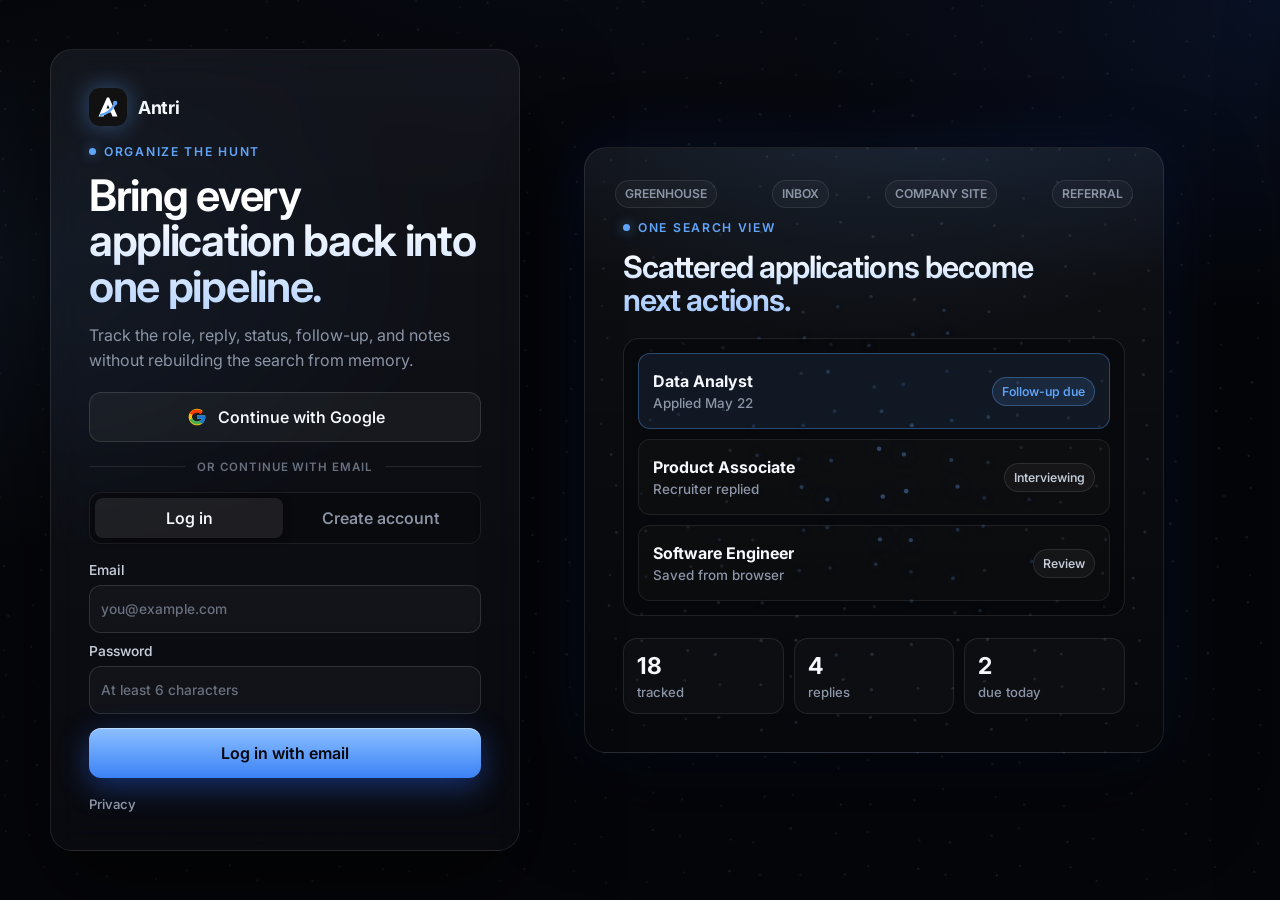
==== index.html @ af9200a7 "Add 3-day free trial to Antri Pro checkout Stripe Checkout now starts with a 3-day trial (trial_peri" ====
<!doctype html>
<html lang="en">
  <head>
    <meta charset="utf-8">
    <meta name="viewport" content="width=device-width, initial-scale=1">
    <title>Antri</title>
    <link rel="icon" href="assets/antri-mark.svg">
    <link rel="preconnect" href="https://fonts.googleapis.com">
    <link rel="preconnect" href="https://fonts.gstatic.com" crossorigin>
    <link href="https://fonts.googleapis.com/css2?family=Inter:wght@400;500;600;700&display=swap" rel="stylesheet">
    <link rel="stylesheet" href="styles.css">
    <link rel="stylesheet" href="auth.css">
    <link rel="stylesheet" href="app-theme.css">
  </head>
  <body>
    <section id="authGate" class="auth-shell" aria-label="Antri account access">
      <canvas id="authCanvas" aria-hidden="true"></canvas>
      <div class="auth-layout">
        <div class="auth-panel">
          <div class="auth-brand">
            <img class="auth-mark" src="assets/antri-mark.svg" alt="" aria-hidden="true">
            <strong>Antri</strong>
          </div>

          <div class="auth-copy">
            <p class="eyebrow">Organize the hunt</p>
            <h1>Bring every application back into one pipeline.</h1>
            <p>Track the role, reply, status, follow-up, and notes without rebuilding the search from memory.</p>
          </div>

          <div class="oauth-stack">
            <button class="oauth-button google" type="button" id="googleAuthButton">
              <span aria-hidden="true"><img src="assets/google-g.svg" alt=""></span>
              Continue with Google
            </button>
          </div>

          <div class="auth-divider"><span>or continue with email</span></div>

          <div class="auth-mode" role="group" aria-label="Email account mode">
            <button class="active" type="button" data-auth-mode="login">Log in</button>
            <button type="button" data-auth-mode="signup">Create account</button>
          </div>

          <form id="authForm" class="auth-form">
            <label>
              Email
              <input id="authEmail" type="email" autocomplete="email" required placeholder="you@example.com">
            </label>
            <label>
              Password
              <input id="authPassword" type="password" autocomplete="current-password" minlength="6" required placeholder="At least 6 characters">
            </label>
            <button class="primary-button auth-submit" type="submit" id="authSubmitButton">Log in with email</button>
          </form>

          <output id="authStatus" class="auth-status" aria-live="polite"></output>
          <a class="auth-privacy-link" href="privacy.html">Privacy</a>
        </div>

        <section class="auth-preview" aria-label="Application tracking preview">
          <div class="auth-noise" aria-hidden="true">
            <span>Greenhouse</span>
            <span>Inbox</span>
            <span>Company site</span>
            <span>Referral</span>
          </div>
          <div class="auth-preview-head">
            <p class="eyebrow">One search view</p>
            <strong>Scattered applications become next actions.</strong>
          </div>
          <div class="auth-preview-board" aria-hidden="true">
            <article class="preview-job active">
              <div>
                <strong>Data Analyst</strong>
                <span>Applied May 22</span>
              </div>
              <em>Follow-up due</em>
            </article>
            <article class="preview-job">
              <div>
                <strong>Product Associate</strong>
                <span>Recruiter replied</span>
              </div>
              <em>Interviewing</em>
            </article>
            <article class="preview-job">
              <div>
                <strong>Software Engineer</strong>
                <span>Saved from browser</span>
              </div>
              <em>Review</em>
            </article>
          </div>
          <div class="auth-preview-metrics" aria-hidden="true">
            <span><strong>18</strong> tracked</span>
            <span><strong>4</strong> replies</span>
            <span><strong>2</strong> due today</span>
          </div>
        </section>
      </div>
    </section>

    <div id="appShell" class="app-shell" hidden>
      <canvas id="appCanvas" aria-hidden="true"></canvas>
      <aside class="sidebar" aria-label="Workspace navigation">
        <div class="brand">
          <img class="brand-mark" src="assets/antri-mark.svg" alt="" aria-hidden="true">
          <div>
            <strong>Antri</strong>
            <span>Job search workspace</span>
          </div>
        </div>

        <nav class="nav-list" aria-label="Primary">
          <button class="nav-item active" type="button" data-view="pipeline" title="Pipeline">
            <span aria-hidden="true"><svg viewBox="0 0 24 24" fill="none" stroke="currentColor" stroke-width="2" stroke-linecap="round" stroke-linejoin="round"><rect x="3" y="3" width="7" height="9" rx="1.5"/><rect x="14" y="3" width="7" height="5" rx="1.5"/><rect x="14" y="12" width="7" height="9" rx="1.5"/><rect x="3" y="16" width="7" height="5" rx="1.5"/></svg></span>
            <span>Pipeline</span>
          </button>
          <button class="nav-item" type="button" data-view="followups" title="Follow-ups">
            <span aria-hidden="true"><svg viewBox="0 0 24 24" fill="none" stroke="currentColor" stroke-width="2" stroke-linecap="round" stroke-linejoin="round"><path d="M10.27 6.6A6 6 0 0 1 18 12v3a4 4 0 0 0 1.34 3H4.66A4 4 0 0 0 6 15v-3a6 6 0 0 1 4.27-5.4Z"/><path d="M10.3 21a2 2 0 0 0 3.4 0"/></svg></span>
            <span>Follow-ups</span>
          </button>
          <button class="nav-item" type="button" data-view="insights" title="Insights">
            <span aria-hidden="true"><svg viewBox="0 0 24 24" fill="none" stroke="currentColor" stroke-width="2" stroke-linecap="round" stroke-linejoin="round"><path d="M3 3v16a2 2 0 0 0 2 2h16"/><rect x="7" y="11" width="3" height="6" rx="1"/><rect x="13" y="7" width="3" height="10" rx="1"/></svg></span>
            <span>Insights</span>
          </button>
          <button class="nav-item" type="button" data-view="integrations" title="Integrations">
            <span aria-hidden="true"><svg viewBox="0 0 24 24" fill="none" stroke="currentColor" stroke-width="2" stroke-linecap="round" stroke-linejoin="round"><path d="M9 2v5"/><path d="M15 2v5"/><path d="M6 7h12v4a6 6 0 0 1-12 0Z"/><path d="M12 17v5"/></svg></span>
            <span>Integrations</span>
          </button>
        </nav>

        <div class="sidebar-footer">
          <a href="privacy.html">Privacy policy</a>
        </div>
      </aside>

      <main class="workspace">
        <header class="topbar">
          <div>
            <p class="eyebrow">Career command center</p>
            <h1>Your job search, organized</h1>
          </div>
          <div class="topbar-actions">
            <button class="ghost-button" type="button" id="importButton" title="Import JSON">Import</button>
            <button class="ghost-button" type="button" id="exportButton" title="Export JSON">Export</button>
            <button class="primary-button" type="button" id="openFormButton">
              <span aria-hidden="true">+</span>
              Add job
            </button>
            <button class="plan-pill" id="planPill" type="button" hidden></button>
            <div class="account-menu" id="accountMenu">
              <button
                class="account-trigger"
                type="button"
                id="accountMenuButton"
                aria-haspopup="menu"
                aria-expanded="false"
                title="Account menu"
              >
                <span class="account-avatar" aria-hidden="true"></span>
                <span class="account-chevron" aria-hidden="true"></span>
                <span class="sr-only">Open account menu</span>
              </button>
              <div class="account-dropdown" id="accountDropdown" role="menu" hidden>
                <div class="account-identity">
                  <span>Signed in as</span>
                  <strong id="accountEmail"></strong>
                </div>
                <div class="account-plan" id="accountPlan"></div>
                <button class="account-action plan-action" type="button" id="planActionButton" role="menuitem" hidden></button>
                <a class="account-action" href="privacy.html" role="menuitem">Privacy policy</a>
                <button class="account-action" type="button" id="signOutButton" role="menuitem">Sign out</button>
              </div>
            </div>
            <input id="importFile" type="file" accept="application/json" hidden>
          </div>
        </header>
        <output id="syncStatus" class="sync-status" aria-live="polite"></output>

        <section class="metric-grid" aria-label="Application summary">
          <article class="metric">
            <span>Total applications</span>
            <strong id="totalApplications">0</strong>
          </article>
          <article class="metric">
            <span>Active pipeline</span>
            <strong id="activeApplications">0</strong>
          </article>
          <article class="metric">
            <span>Heard back</span>
            <strong id="heardBackCount">0</strong>
          </article>
          <article class="metric accent">
            <span>Follow-ups due</span>
            <strong id="followUpCount">0</strong>
          </article>
        </section>

        <section class="controls" aria-label="Filters">
          <div class="filter-topline">
            <label class="search-field">
              <span aria-hidden="true">?</span>
              <input id="searchInput" type="search" placeholder="Search role, company, location, notes">
            </label>
            <div class="control-row">
              <select id="statusFilter" aria-label="Filter by status">
                <option value="all">All statuses</option>
              </select>
              <select id="sortSelect" aria-label="Sort applications">
                <option value="date-desc">Newest to oldest</option>
                <option value="date-asc">Oldest to newest</option>
                <option value="role-asc">Alphabetical A-Z</option>
                <option value="role-desc">Alphabetical Z-A</option>
                <option value="company-asc">Company A-Z</option>
                <option value="company-desc">Company Z-A</option>
                <option value="followup">Follow-up date</option>
                <option value="priority">Priority</option>
              </select>
            </div>
          </div>
          <div class="source-filter">
            <span class="filter-label">Source</span>
            <div id="sourceFilters" class="source-filters" aria-label="Filter by source"></div>
          </div>
        </section>

        <section id="pipelineView" class="view active-view" aria-label="Applications">
          <div class="section-head">
            <div>
              <h2>Applications</h2>
              <p id="resultCount">0 records</p>
            </div>
            <button class="ghost-button" type="button" id="csvButton">Download CSV</button>
          </div>
          <div id="jobList" class="job-list"></div>
          <div id="emptyState" class="empty-state" hidden>
            <strong>No applications match this view.</strong>
            <span>Add a job or adjust your filters.</span>
          </div>
        </section>

        <section id="followupsView" class="view" aria-label="Follow-ups">
          <div class="section-head">
            <div>
              <h2>Follow-ups</h2>
              <p>Upcoming and overdue next actions</p>
            </div>
          </div>
          <div id="followupList" class="timeline"></div>
        </section>

        <section id="insightsView" class="view" aria-label="Insights">
          <div class="section-head">
            <div>
              <h2>Insights</h2>
              <p>Status mix, response rate, and sources</p>
            </div>
          </div>
          <div class="insight-layout">
            <div class="chart-panel">
              <h3>Status distribution</h3>
              <div id="statusChart" class="status-chart"></div>
            </div>
            <div class="chart-panel">
              <h3>Source performance</h3>
              <div id="sourceChart" class="source-chart"></div>
            </div>
          </div>
        </section>

        <section id="integrationsView" class="view" aria-label="Integrations">
          <div class="section-head">
            <div>
              <h2>Integrations</h2>
              <p>Email connectors to automate your tracking</p>
            </div>
          </div>
          <div class="integration-grid">
            <article class="integration-card">
              <div class="integration-logo" aria-hidden="true">
                <svg viewBox="0 0 48 48" xmlns="http://www.w3.org/2000/svg">
                  <path fill="#4caf50" d="M45 16.2l-5 2.75-5 4.75L35 40h7c1.657 0 3-1.343 3-3V16.2z"/>
                  <path fill="#1e88e5" d="M3 16.2l3.614 1.71L13 23.7V40H6c-1.657 0-3-1.343-3-3V16.2z"/>
                  <polygon fill="#e53935" points="35,11.2 24,19.45 13,11.2 12,17 13,23.7 24,31.95 35,23.7 36,17"/>
                  <path fill="#c62828" d="M3 12.298V16.2l10 7.5V11.2L9.876 8.859C9.132 8.301 8.228 8 7.298 8 4.924 8 3 9.924 3 12.298z"/>
                  <path fill="#fbc02d" d="M45 12.298V16.2l-10 7.5V11.2l3.124-2.341C38.868 8.301 39.772 8 40.702 8 43.076 8 45 9.924 45 12.298z"/>
                </svg>
              </div>
              <div>
                <h3>Gmail</h3>
                <p>Detect recruiter replies, parse interview invites, and attach email threads to applications.</p>
              </div>
              <span class="soon">Coming soon</span>
            </article>
            <article class="integration-card">
              <div class="integration-logo" aria-hidden="true">
                <svg viewBox="0 0 48 48" xmlns="http://www.w3.org/2000/svg">
                  <path fill="#0a2767" d="M44 24l-9-5v10z"/>
                  <rect x="25" y="14" width="19" height="20" rx="1.5" fill="#28a8ea"/>
                  <path fill="#0078d4" d="M25 14h19v3l-9.5 6L25 17z"/>
                  <rect x="4" y="9" width="24" height="30" rx="3.5" fill="#0364b8"/>
                  <ellipse cx="16" cy="24" rx="7.4" ry="8.2" fill="none" stroke="#fff" stroke-width="3.4"/>
                </svg>
              </div>
              <div>
                <h3>Outlook</h3>
                <p>Sync hiring emails, calendar follow-ups, and company contacts from Microsoft accounts.</p>
              </div>
              <span class="soon">Coming soon</span>
            </article>
          </div>
        </section>
      </main>
    </div>

    <div id="drawerBackdrop" class="drawer-backdrop" hidden></div>
    <aside id="jobDrawer" class="drawer" aria-label="Job application form" aria-hidden="true" inert>
      <form id="jobForm">
        <div class="drawer-head">
          <div>
            <p class="eyebrow">Application record</p>
            <h2 id="drawerTitle">Add job</h2>
          </div>
          <button class="drawer-close" type="button" id="closeDrawerButton" title="Close job form" aria-label="Close job form">
            <span aria-hidden="true"></span>
          </button>
        </div>

        <input type="hidden" id="jobId">

        <section class="smart-add" id="smartAdd" aria-label="Smart add">
          <div class="smart-add-head">
            <div>
              <p class="smart-kicker">Smart Add</p>
              <h3>Turn a posting into a draft.</h3>
              <p>Paste a job link first. Add job text only when a site blocks extraction.</p>
            </div>
            <span id="smartResult" class="smart-result" aria-live="polite"></span>
          </div>
          <label class="full-span">
            Job post link
            <input id="smartUrlInput" type="url" placeholder="Paste LinkedIn, Indeed, Greenhouse, Lever, Workday, or company job URL">
          </label>
          <label class="full-span">
            Optional fallback text
            <textarea id="smartTextInput" rows="4" placeholder="If the link fails, paste the visible job post text here"></textarea>
          </label>
          <div class="smart-add-actions">
            <button class="ghost-button" type="button" id="extractTextButton">Extract from text</button>
            <button class="ghost-button" type="button" id="clearSmartButton">Clear</button>
            <button class="primary-button" type="button" id="extractUrlButton">Extract from link</button>
          </div>
          <div class="smart-lock" id="smartLock" hidden>
            <div class="smart-lock-inner">
              <span class="lock-badge">
                <svg viewBox="0 0 24 24" fill="none" stroke="currentColor" stroke-width="2" stroke-linecap="round" stroke-linejoin="round"><rect x="4" y="11" width="16" height="10" rx="2"/><path d="M8 11V7a4 4 0 0 1 8 0v4"/></svg>
                Pro feature
              </span>
              <strong>Turn any job link into a filled draft</strong>
              <p>Smart Add and the browser extension are part of Antri Pro.</p>
              <button class="primary-button" type="button" id="smartLockUpgrade">Upgrade to Pro</button>
            </div>
          </div>
        </section>

        <div class="form-grid">
          <label>
            Job role
            <input id="roleInput" required placeholder="Product Manager">
          </label>
          <label>
            Company
            <input id="companyInput" required placeholder="Acme Inc.">
          </label>
          <label>
            Location
            <input id="locationInput" placeholder="New York, NY or Remote">
          </label>
          <label>
            Date applied
            <input id="dateAppliedInput" type="date" required>
          </label>
          <label>
            Status
            <select id="statusInput"></select>
          </label>
          <label>
            Heard back?
            <select id="heardBackInput">
              <option value="false">No</option>
              <option value="true">Yes</option>
            </select>
          </label>
          <label>
            Priority
            <select id="priorityInput">
              <option value="High">High</option>
              <option value="Medium" selected>Medium</option>
              <option value="Low">Low</option>
            </select>
          </label>
          <label>
            Compensation
            <input id="compensationInput" placeholder="$90k-$115k">
          </label>
          <label>
            Source
            <input id="sourceInput" placeholder="LinkedIn, referral, company site">
          </label>
          <label>
            Contact
            <input id="contactInput" placeholder="Recruiter or hiring manager">
          </label>
          <label>
            Job post URL
            <input id="urlInput" type="url" placeholder="https://">
          </label>
          <label>
            Follow-up date
            <input id="followUpInput" type="date">
          </label>
          <label class="full-span">
            Notes
            <textarea id="notesInput" rows="5" placeholder="Interview details, requirements, reminders, email thread notes"></textarea>
          </label>
        </div>

        <div class="drawer-actions">
          <p class="ai-review-notice">AntriAI can make mistakes. Please review details before saving.</p>
          <button class="danger-button" type="button" id="deleteButton">Delete</button>
          <div>
            <button class="ghost-button" type="button" id="cancelButton">Cancel</button>
            <button class="primary-button" type="submit">Save job</button>
          </div>
        </div>
      </form>
    </aside>

    <div id="upgradeBackdrop" class="upgrade-backdrop" hidden></div>
    <div id="upgradeModal" class="upgrade-modal" role="dialog" aria-modal="true" aria-labelledby="upgradeTitle" aria-hidden="true" hidden>
      <button class="upgrade-close" type="button" id="upgradeClose" aria-label="Close">
        <svg viewBox="0 0 24 24" fill="none" stroke="currentColor" stroke-width="2" stroke-linecap="round" stroke-linejoin="round"><path d="M18 6 6 18"/><path d="m6 6 12 12"/></svg>
      </button>
      <span class="eyebrow">Antri Pro</span>
      <h2 id="upgradeTitle">Unlock unlimited tracking</h2>
      <p id="upgradeReason" class="upgrade-reason">Go beyond the free plan with automation and unlimited applications.</p>
      <div class="upgrade-price"><span class="amt">$9.99</span><span class="per">/ month</span></div>
      <p class="upgrade-trial">Start with a <strong>3-day free trial</strong> — then $9.99/month. Cancel anytime.</p>
      <ul class="upgrade-feats">
        <li><svg viewBox="0 0 24 24" fill="none" stroke="currentColor" stroke-width="3" stroke-linecap="round" stroke-linejoin="round"><path d="M20 6 9 17l-5-5"/></svg> Unlimited applications (Free is capped at 50)</li>
        <li><svg viewBox="0 0 24 24" fill="none" stroke="currentColor" stroke-width="3" stroke-linecap="round" stroke-linejoin="round"><path d="M20 6 9 17l-5-5"/></svg> Smart Add — paste a link, get a filled draft</li>
        <li><svg viewBox="0 0 24 24" fill="none" stroke="currentColor" stroke-width="3" stroke-linecap="round" stroke-linejoin="round"><path d="M20 6 9 17l-5-5"/></svg> The browser extension</li>
        <li><svg viewBox="0 0 24 24" fill="none" stroke="currentColor" stroke-width="3" stroke-linecap="round" stroke-linejoin="round"><path d="M20 6 9 17l-5-5"/></svg> Cancel anytime</li>
      </ul>
      <button class="primary-button" type="button" id="upgradeCheckout">Start 3-day free trial</button>
      <output id="upgradeStatus" class="upgrade-status" aria-live="polite"></output>
      <p class="upgrade-fine">Secure checkout and billing handled by Stripe.</p>
    </div>

    <template id="jobCardTemplate">
      <article class="job-card">
        <div class="job-card-main">
          <div>
            <div class="job-title-row">
              <h3></h3>
              <span class="priority-pill"></span>
            </div>
            <p class="company-line"></p>
          </div>
          <span class="status-pill"></span>
        </div>
        <div class="job-meta"></div>
        <p class="job-notes"></p>
        <div class="job-actions">
          <a class="job-link" target="_blank" rel="noreferrer">Open posting</a>
          <button class="ghost-button small" type="button">Edit</button>
        </div>
      </article>
    </template>

    <script src="auth-visual.js?v=login-revamp-1"></script>
    <script src="app-visual.js?v=app-revamp-1"></script>
    <script src="auth-config.js?v=draft-login-1"></script>
    <script src="auth-client.js?v=draft-login-1"></script>
    <script src="app.js?v=draft-login-1"></script>
  </body>
</html>
---- styles.css ----
:root {
  color-scheme: light dark;
  --bg: #ffffff;
  --sidebar-bg: #f5f5f5;
  --panel: #ffffff;
  --panel-strong: #fafafa;
  --panel-muted: #f4f4f5;
  --ink: #111111;
  --muted: #666666;
  --line: #e5e5e5;
  --line-strong: #cfcfcf;
  --primary: #111111;
  --primary-ink: #ffffff;
  --accent: #2563eb;
  --accent-ink: #ffffff;
  --accent-soft: #eff5ff;
  --accent-line: #bfd4ff;
  --chip-bg: #f1f1f1;
  --chip-ink: #4a4a4a;
  --chip-strong-bg: #e9efff;
  --chip-strong-ink: #1d4ed8;
  --danger-bg: #f4f4f4;
  --danger-ink: #111111;
  --shadow: 0 20px 55px rgba(0, 0, 0, 0.12);
  --radius: 8px;
  font-family: Inter, ui-sans-serif, system-ui, -apple-system, BlinkMacSystemFont, "Segoe UI", sans-serif;
}

@media (prefers-color-scheme: dark) {
  :root {
    --bg: #000000;
    --sidebar-bg: #0b0b0b;
    --panel: #101010;
    --panel-strong: #141414;
    --panel-muted: #181818;
    --ink: #f5f5f5;
    --muted: #a3a3a3;
    --line: #242424;
    --line-strong: #3a3a3a;
    --primary: #f5f5f5;
    --primary-ink: #050505;
    --accent: #60a5fa;
    --accent-ink: #050505;
    --accent-soft: #0f1d33;
    --accent-line: #1e3a5f;
    --chip-bg: #1d1d1d;
    --chip-ink: #d0d0d0;
    --chip-strong-bg: #102747;
    --chip-strong-ink: #93c5fd;
    --danger-bg: #171717;
    --danger-ink: #f5f5f5;
    --shadow: 0 24px 70px rgba(0, 0, 0, 0.52);
  }
}

* {
  box-sizing: border-box;
}

[hidden] {
  display: none !important;
}

body {
  margin: 0;
  min-height: 100vh;
  background: var(--bg);
  color: var(--ink);
}

::selection {
  background: var(--accent);
  color: var(--accent-ink);
}

button,
input,
select,
textarea {
  font: inherit;
}

button {
  cursor: pointer;
}

.sr-only {
  position: absolute;
  width: 1px;
  height: 1px;
  overflow: hidden;
  clip: rect(0, 0, 0, 0);
  white-space: nowrap;
}

.app-shell {
  display: grid;
  grid-template-columns: 280px minmax(0, 1fr);
  min-height: 100vh;
}

.auth-shell {
  display: grid;
  min-height: 100vh;
  place-items: center;
  padding: 32px;
  background: var(--bg);
}

.auth-layout {
  display: grid;
  align-items: center;
  grid-template-columns: minmax(360px, 480px) minmax(380px, 600px);
  gap: clamp(24px, 5vw, 76px);
  width: min(1180px, 100%);
}

.auth-panel {
  display: grid;
  gap: 20px;
  width: 100%;
  padding: 30px;
  border: 1px solid var(--line);
  border-radius: var(--radius);
  background: var(--panel);
  box-shadow: var(--shadow);
}

.auth-brand {
  display: flex;
  align-items: center;
  gap: 11px;
}

.auth-brand strong {
  font-size: 1.15rem;
}

.auth-mark {
  display: block;
  width: 42px;
  height: 42px;
  border: 1px solid var(--line);
  border-radius: var(--radius);
}

.auth-copy {
  display: grid;
  gap: 10px;
}

.auth-copy h1 {
  max-width: 420px;
  font-size: 2.55rem;
}

.auth-copy p:last-child {
  max-width: 400px;
  margin: 0;
  color: var(--muted);
  line-height: 1.5;
}

.oauth-stack,
.auth-form {
  display: grid;
  gap: 10px;
}

.oauth-button {
  display: flex;
  align-items: center;
  gap: 12px;
  min-height: 48px;
  width: 100%;
  padding: 10px 13px;
  border: 1px solid var(--line-strong);
  border-radius: var(--radius);
  background: var(--panel-strong);
  color: var(--ink);
  font-weight: 800;
  text-align: left;
}

.oauth-button span {
  display: grid;
  flex: 0 0 auto;
  place-items: center;
  width: 26px;
  height: 26px;
  border-radius: 6px;
  background: var(--panel-muted);
  color: var(--ink);
  font-size: 0.86rem;
  font-weight: 900;
}

.oauth-button.google img {
  display: block;
  width: 20px;
  height: 20px;
}

.auth-divider {
  display: flex;
  align-items: center;
  gap: 12px;
  color: var(--muted);
  font-size: 0.8rem;
  font-weight: 800;
  text-transform: uppercase;
}

.auth-divider::before,
.auth-divider::after {
  flex: 1;
  border-top: 1px solid var(--line);
  content: "";
}

.auth-mode {
  display: grid;
  grid-template-columns: repeat(2, minmax(0, 1fr));
  gap: 4px;
  padding: 4px;
  border: 1px solid var(--line);
  border-radius: var(--radius);
  background: var(--panel-muted);
}

.auth-mode button {
  min-height: 38px;
  border: 0;
  border-radius: 6px;
  background: transparent;
  color: var(--muted);
  font-weight: 800;
}

.auth-mode button.active {
  background: var(--panel);
  color: var(--ink);
  box-shadow: 0 1px 9px rgba(0, 0, 0, 0.14);
}

.auth-form label {
  font-size: 0.88rem;
}

.auth-submit {
  justify-content: center;
  min-height: 48px;
}

.auth-status {
  display: block;
  min-height: 43px;
  padding: 11px 12px;
  border: 1px solid var(--line);
  border-radius: var(--radius);
  background: var(--panel-muted);
  color: var(--muted);
  font-size: 0.88rem;
  line-height: 1.4;
}

.auth-status:empty {
  display: none;
}

.auth-privacy-link {
  width: fit-content;
  color: var(--muted);
  font-size: 0.82rem;
  font-weight: 800;
  text-decoration: none;
}

.auth-privacy-link:hover {
  color: var(--accent);
}

.auth-preview {
  position: relative;
  display: grid;
  gap: 22px;
  min-height: 610px;
  align-content: center;
  overflow: hidden;
  padding: 44px;
  border: 1px solid var(--line);
  border-radius: var(--radius);
  background:
    linear-gradient(90deg, transparent 0 48px, color-mix(in srgb, var(--line) 70%, transparent) 48px 49px, transparent 49px),
    linear-gradient(0deg, transparent 0 48px, color-mix(in srgb, var(--line) 70%, transparent) 48px 49px, transparent 49px),
    var(--panel-strong);
  background-size: 96px 96px, 96px 96px, auto;
}

.auth-noise {
  position: absolute;
  inset: 32px 30px auto;
  display: flex;
  justify-content: space-between;
  gap: 12px;
  color: var(--muted);
  font-size: 0.76rem;
  font-weight: 850;
  text-transform: uppercase;
}

.auth-noise span {
  display: inline-flex;
  align-items: center;
  min-height: 28px;
  padding: 0 9px;
  border: 1px solid var(--line);
  border-radius: 999px;
  background: color-mix(in srgb, var(--panel) 88%, transparent);
}

.auth-preview-head {
  display: grid;
  gap: 8px;
  max-width: 430px;
  margin-top: 34px;
}

.auth-preview-head strong {
  font-size: 2rem;
  line-height: 1.08;
}

.auth-preview-board {
  display: grid;
  gap: 10px;
  padding: 14px;
  border: 1px solid var(--line-strong);
  border-radius: var(--radius);
  background: color-mix(in srgb, var(--panel) 94%, transparent);
  box-shadow: var(--shadow);
}

.preview-job {
  display: flex;
  align-items: center;
  justify-content: space-between;
  gap: 16px;
  min-height: 76px;
  padding: 14px;
  border: 1px solid var(--line);
  border-radius: 6px;
  background: var(--panel);
}

.preview-job.active {
  border-color: var(--accent-line);
  background: var(--accent-soft);
}

.preview-job div {
  min-width: 0;
}

.preview-job strong,
.preview-job span {
  display: block;
}

.preview-job strong {
  overflow: hidden;
  font-size: 1rem;
  text-overflow: ellipsis;
  white-space: nowrap;
}

.preview-job span {
  margin-top: 4px;
  color: var(--muted);
  font-size: 0.84rem;
  font-weight: 700;
}

.preview-job em {
  flex: 0 0 auto;
  min-height: 29px;
  padding: 6px 9px;
  border: 1px solid var(--line);
  border-radius: 999px;
  background: var(--panel-muted);
  color: var(--ink);
  font-size: 0.77rem;
  font-style: normal;
  font-weight: 850;
}

.preview-job.active em {
  border-color: var(--accent-line);
  background: var(--panel);
  color: var(--accent);
}

.auth-preview-metrics {
  display: grid;
  grid-template-columns: repeat(3, minmax(0, 1fr));
  gap: 10px;
}

.auth-preview-metrics span {
  min-width: 0;
  padding: 13px;
  border: 1px solid var(--line);
  border-radius: var(--radius);
  background: color-mix(in srgb, var(--panel) 92%, transparent);
  color: var(--muted);
  font-size: 0.82rem;
  font-weight: 750;
}

.auth-preview-metrics strong {
  display: block;
  margin-bottom: 4px;
  color: var(--ink);
  font-size: 1.45rem;
}

.oauth-button:disabled,
.auth-mode button:disabled,
.auth-submit:disabled {
  cursor: not-allowed;
  opacity: 0.62;
}

.sidebar {
  position: sticky;
  top: 0;
  display: flex;
  flex-direction: column;
  gap: 28px;
  height: 100vh;
  padding: 24px;
  border-right: 1px solid var(--line);
  background: var(--sidebar-bg);
}

.brand {
  display: flex;
  align-items: center;
  gap: 12px;
}

.brand-mark {
  display: block;
  width: 42px;
  height: 42px;
  border-radius: var(--radius);
  border: 1px solid var(--line);
  object-fit: cover;
  box-shadow: 0 10px 24px rgba(37, 99, 235, 0.18);
}

.brand strong,
.brand span {
  display: block;
}

.brand span {
  margin-top: 2px;
  color: var(--muted);
  font-size: 0.86rem;
}

.nav-list {
  display: grid;
  gap: 8px;
}

.nav-item {
  display: flex;
  align-items: center;
  gap: 10px;
  width: 100%;
  min-height: 44px;
  padding: 10px 12px;
  border: 1px solid transparent;
  border-radius: var(--radius);
  background: transparent;
  color: var(--muted);
  text-align: left;
}

.nav-item span:first-child {
  display: grid;
  place-items: center;
  width: 24px;
  height: 24px;
  color: var(--accent);
  font-weight: 700;
}

.nav-item:hover,
.nav-item.active {
  border-color: var(--line);
  background: var(--panel);
  color: var(--ink);
}

.sync-box {
  margin-top: auto;
  padding: 16px;
  border: 1px solid var(--line);
  border-radius: var(--radius);
  background: var(--panel);
}

.sync-box strong,
.sync-box span {
  display: block;
}

.sync-box div span {
  margin-top: 6px;
  color: var(--muted);
  font-size: 0.88rem;
  line-height: 1.35;
}

.sync-state {
  width: fit-content;
  margin-top: 14px;
  padding: 5px 9px;
  border-radius: 999px;
  background: var(--accent-soft);
  color: var(--accent);
  font-size: 0.78rem;
  font-weight: 700;
}

.sidebar-footer {
  display: flex;
  align-items: center;
}

.sidebar-footer a {
  color: var(--muted);
  font-size: 0.82rem;
  font-weight: 800;
  text-decoration: none;
}

.sidebar-footer a:hover {
  color: var(--accent);
}

.workspace {
  width: min(1480px, 100%);
  margin: 0 auto;
  padding: 30px;
}

.topbar {
  display: flex;
  align-items: center;
  justify-content: space-between;
  gap: 20px;
}

.sync-status {
  display: block;
  width: fit-content;
  max-width: min(720px, 100%);
  margin-top: 14px;
  padding: 8px 10px;
  border: 1px solid var(--line);
  border-radius: var(--radius);
  background: var(--panel-muted);
  color: var(--muted);
  font-size: 0.84rem;
  font-weight: 750;
  line-height: 1.4;
}

.sync-status:empty {
  display: none;
}

.sync-status[data-tone="success"] {
  border-color: var(--accent-line);
  background: var(--accent-soft);
  color: var(--accent);
}

.sync-status[data-tone="error"] {
  border-color: var(--line-strong);
  background: var(--danger-bg);
  color: var(--danger-ink);
}

.eyebrow {
  margin: 0 0 7px;
  color: var(--accent);
  font-size: 0.78rem;
  font-weight: 800;
  letter-spacing: 0;
  text-transform: uppercase;
}

h1,
h2,
h3,
p {
  margin-top: 0;
}

h1 {
  margin-bottom: 0;
  font-size: clamp(2rem, 3vw, 3.35rem);
  line-height: 1.02;
  letter-spacing: 0;
}

h2 {
  margin-bottom: 4px;
  font-size: 1.25rem;
}

h3 {
  margin-bottom: 5px;
  font-size: 1rem;
}

.topbar-actions,
.control-row,
.drawer-actions,
.drawer-actions > div,
.job-actions {
  display: flex;
  align-items: center;
  gap: 10px;
}

.account-menu {
  position: relative;
  flex: 0 0 auto;
}

.account-trigger {
  display: inline-flex;
  align-items: center;
  gap: 8px;
  min-height: 40px;
  min-width: 70px;
  padding: 7px 10px;
  border: 1px solid var(--line-strong);
  border-radius: var(--radius);
  background: var(--panel);
  color: var(--ink);
}

.account-trigger:hover,
.account-trigger[aria-expanded="true"] {
  border-color: var(--accent-line);
  background: var(--accent-soft);
}

.account-avatar {
  position: relative;
  display: grid;
  flex: 0 0 auto;
  place-items: center;
  width: 25px;
  height: 25px;
  border: 1px solid var(--line-strong);
  border-radius: 999px;
  background: var(--panel-muted);
}

.account-avatar::before,
.account-avatar::after {
  position: absolute;
  display: block;
  border: 1.6px solid var(--ink);
  content: "";
}

.account-avatar::before {
  top: 5px;
  width: 6px;
  height: 6px;
  border-radius: 999px;
}

.account-avatar::after {
  bottom: 4px;
  width: 12px;
  height: 6px;
  border-bottom: 0;
  border-radius: 10px 10px 0 0;
}

.account-chevron {
  width: 9px;
  height: 9px;
  border-right: 2px solid var(--muted);
  border-bottom: 2px solid var(--muted);
  transform: translateY(-2px) rotate(45deg);
  transition: transform 140ms ease;
}

.account-trigger[aria-expanded="true"] .account-chevron {
  transform: translateY(2px) rotate(225deg);
}

.account-dropdown {
  position: absolute;
  z-index: 5;
  top: calc(100% + 8px);
  right: 0;
  display: grid;
  gap: 8px;
  width: min(290px, calc(100vw - 36px));
  padding: 10px;
  border: 1px solid var(--line);
  border-radius: var(--radius);
  background: var(--panel);
  box-shadow: var(--shadow);
}

.account-identity {
  display: grid;
  gap: 4px;
  min-width: 0;
  padding: 9px 10px 10px;
  border-radius: 6px;
  background: var(--panel-muted);
}

.account-identity span {
  color: var(--muted);
  font-size: 0.75rem;
  font-weight: 800;
  text-transform: uppercase;
}

.account-identity strong {
  overflow: hidden;
  font-size: 0.9rem;
  text-overflow: ellipsis;
  white-space: nowrap;
}

.account-action {
  display: flex;
  align-items: center;
  min-height: 38px;
  width: 100%;
  padding: 9px 10px;
  border: 1px solid var(--line-strong);
  border-radius: 6px;
  background: var(--panel);
  color: var(--ink);
  font-weight: 750;
  text-align: left;
  text-decoration: none;
}

.account-action:hover {
  border-color: var(--accent-line);
  background: var(--accent-soft);
}

.primary-button,
.ghost-button,
.danger-button,
.icon-button {
  min-height: 40px;
  border-radius: var(--radius);
  border: 1px solid transparent;
  padding: 9px 13px;
  font-weight: 750;
}

.primary-button {
  display: inline-flex;
  align-items: center;
  gap: 7px;
  background: var(--primary);
  color: var(--primary-ink);
}

.primary-button:hover {
  background: var(--accent);
  color: var(--accent-ink);
}

.ghost-button {
  border-color: var(--line-strong);
  background: var(--panel);
  color: var(--ink);
}

.ghost-button.small {
  min-height: 34px;
  padding: 7px 10px;
  font-size: 0.88rem;
}

.danger-button {
  border-color: var(--line-strong);
  background: var(--danger-bg);
  color: var(--danger-ink);
}

.icon-button {
  display: grid;
  place-items: center;
  width: 40px;
  padding: 0;
  border-color: var(--line);
  background: var(--panel);
  color: var(--muted);
  font-size: 1.5rem;
  line-height: 1;
}

.drawer-close {
  position: relative;
  display: grid;
  flex: 0 0 auto;
  place-items: center;
  width: 40px;
  min-height: 40px;
  padding: 0;
  border: 1px solid var(--line);
  border-radius: var(--radius);
  background: var(--panel);
  color: var(--muted);
}

.drawer-close:hover {
  border-color: var(--accent-line);
  background: var(--accent-soft);
  color: var(--ink);
}

.drawer-close span,
.drawer-close span::after {
  display: block;
  width: 15px;
  height: 2px;
  border-radius: 999px;
  background: currentColor;
}

.drawer-close span {
  transform: rotate(45deg);
}

.drawer-close span::after {
  content: "";
  transform: rotate(90deg);
}

.metric-grid {
  display: grid;
  grid-template-columns: repeat(4, minmax(0, 1fr));
  gap: 14px;
  margin: 30px 0 18px;
}

.metric {
  padding: 18px;
  border: 1px solid var(--line);
  border-radius: var(--radius);
  background: var(--panel);
}

.metric span {
  display: block;
  color: var(--muted);
  font-size: 0.86rem;
}

.metric strong {
  display: block;
  margin-top: 8px;
  font-size: 2rem;
  line-height: 1;
}

.metric.accent {
  border-color: var(--accent-line);
  background: var(--accent-soft);
}

.metric.accent strong {
  color: var(--accent);
}

.controls {
  display: grid;
  gap: 14px;
  margin-bottom: 18px;
}

.filter-topline {
  display: grid;
  grid-template-columns: minmax(240px, 1fr) auto;
  gap: 12px;
}

.search-field {
  display: flex;
  align-items: center;
  gap: 8px;
  min-height: 48px;
  padding: 0 14px;
  border: 1px solid var(--line-strong);
  border-radius: var(--radius);
  background: var(--panel);
}

.search-field span {
  color: var(--muted);
  font-size: 1.2rem;
}

.search-field input {
  width: 100%;
  border: 0;
  outline: 0;
  background: transparent;
  color: var(--ink);
}

select,
input,
textarea {
  border: 1px solid var(--line-strong);
  border-radius: var(--radius);
  background: var(--panel);
  color: var(--ink);
}

input::placeholder,
textarea::placeholder {
  color: var(--muted);
}

button:focus-visible,
input:focus-visible,
select:focus-visible,
textarea:focus-visible,
a:focus-visible {
  outline: 2px solid var(--accent);
  outline-offset: 2px;
}

.control-row select {
  min-height: 48px;
  min-width: 170px;
  padding: 0 12px;
}

.source-filter {
  display: grid;
  gap: 9px;
  padding: 12px;
  border: 1px solid var(--line);
  border-radius: var(--radius);
  background: var(--panel);
}

.filter-label {
  color: var(--muted);
  font-size: 0.78rem;
  font-weight: 800;
  text-transform: uppercase;
}

.source-filters {
  display: flex;
  flex-wrap: wrap;
  gap: 8px;
}

.source-chip {
  --chip-neon: #38bdf8;
  --chip-neon-soft: rgba(56, 189, 248, 0.12);
  display: inline-flex;
  align-items: center;
  gap: 7px;
  min-height: 36px;
  padding: 6px 10px;
  border: 1px solid color-mix(in srgb, var(--chip-neon) 58%, var(--line));
  border-radius: 999px;
  background: var(--chip-neon-soft);
  color: var(--ink);
  font-size: 0.86rem;
  font-weight: 800;
  box-shadow: inset 0 0 0 1px color-mix(in srgb, var(--chip-neon) 12%, transparent);
}

.source-chip strong {
  display: grid;
  place-items: center;
  min-width: 20px;
  min-height: 20px;
  border-radius: 999px;
  background: color-mix(in srgb, var(--chip-neon) 18%, var(--panel));
  color: var(--chip-neon);
  font-size: 0.74rem;
}

.source-chip:hover,
.source-chip[aria-pressed="true"] {
  border-color: var(--chip-neon);
  box-shadow:
    0 0 0 1px color-mix(in srgb, var(--chip-neon) 48%, transparent),
    0 0 18px color-mix(in srgb, var(--chip-neon) 34%, transparent);
}

.source-chip[aria-pressed="true"] {
  background: color-mix(in srgb, var(--chip-neon) 22%, var(--panel));
}

.source-chip.all,
.source-chip.silver {
  --chip-neon: #d4d4d8;
  --chip-neon-soft: rgba(161, 161, 170, 0.12);
}

.source-chip.cyan {
  --chip-neon: #22d3ee;
  --chip-neon-soft: rgba(34, 211, 238, 0.12);
}

.source-chip.lime {
  --chip-neon: #a3e635;
  --chip-neon-soft: rgba(163, 230, 53, 0.12);
}

.source-chip.amber {
  --chip-neon: #facc15;
  --chip-neon-soft: rgba(250, 204, 21, 0.12);
}

.source-chip.green,
.source-chip.emerald {
  --chip-neon: #34d399;
  --chip-neon-soft: rgba(52, 211, 153, 0.12);
}

.source-chip.pink,
.source-chip.magenta {
  --chip-neon: #f472b6;
  --chip-neon-soft: rgba(244, 114, 182, 0.12);
}

.source-chip.violet {
  --chip-neon: #c084fc;
  --chip-neon-soft: rgba(192, 132, 252, 0.12);
}

.source-chip.orange {
  --chip-neon: #fb923c;
  --chip-neon-soft: rgba(251, 146, 60, 0.12);
}

.source-chip.red {
  --chip-neon: #fb7185;
  --chip-neon-soft: rgba(251, 113, 133, 0.12);
}

.source-chip.blue {
  --chip-neon: #60a5fa;
  --chip-neon-soft: rgba(96, 165, 250, 0.12);
}

.view {
  display: none;
}

.active-view {
  display: block;
}

.section-head {
  display: flex;
  align-items: end;
  justify-content: space-between;
  gap: 18px;
  margin: 22px 0 14px;
}

.section-head p {
  margin-bottom: 0;
  color: var(--muted);
}

.job-list {
  display: grid;
  grid-template-columns: repeat(auto-fit, minmax(330px, 1fr));
  gap: 14px;
}

.job-card,
.chart-panel,
.integration-card,
.empty-state,
.timeline-item {
  border: 1px solid var(--line);
  border-radius: var(--radius);
  background: var(--panel);
}

.job-card {
  display: grid;
  gap: 15px;
  padding: 18px;
  transition: border-color 160ms ease, transform 160ms ease, box-shadow 160ms ease;
}

.job-card:hover {
  border-color: var(--line-strong);
  box-shadow: var(--shadow);
  transform: translateY(-1px);
}

.job-card-main {
  display: flex;
  align-items: flex-start;
  justify-content: space-between;
  gap: 16px;
}

.job-title-row {
  display: flex;
  flex-wrap: wrap;
  align-items: center;
  gap: 8px;
}

.company-line,
.job-notes {
  color: var(--muted);
  line-height: 1.45;
}

.company-line {
  margin-bottom: 0;
}

.job-notes {
  display: -webkit-box;
  min-height: 43px;
  margin-bottom: 0;
  overflow: hidden;
  -webkit-box-orient: vertical;
  -webkit-line-clamp: 2;
}

.status-pill,
.priority-pill,
.job-meta span,
.integration-card > span {
  display: inline-flex;
  align-items: center;
  width: fit-content;
  min-height: 26px;
  border-radius: 999px;
  padding: 4px 9px;
  font-size: 0.76rem;
  font-weight: 800;
  white-space: nowrap;
}

.status-pill {
  background: var(--chip-bg);
  color: var(--chip-ink);
}

.status-pill.interviewing,
.status-pill.offer {
  background: var(--chip-strong-bg);
  color: var(--chip-strong-ink);
}

.status-pill.rejected,
.status-pill.withdrawn {
  background: var(--panel-muted);
  color: var(--muted);
}

.status-pill.saved,
.status-pill.follow-up {
  background: var(--accent-soft);
  color: var(--accent);
}

.priority-pill {
  background: var(--chip-bg);
  color: var(--chip-ink);
}

.priority-pill.high {
  background: var(--accent-soft);
  color: var(--accent);
}

.priority-pill.low {
  background: var(--panel-muted);
  color: var(--muted);
}

.job-meta {
  display: flex;
  flex-wrap: wrap;
  gap: 7px;
}

.job-meta span {
  background: var(--panel-muted);
  color: var(--muted);
}

.job-actions {
  justify-content: space-between;
  gap: 14px;
}

.job-link {
  color: var(--accent);
  font-size: 0.9rem;
  font-weight: 800;
  text-decoration: none;
}

.job-link[hidden] {
  display: none;
}

.empty-state {
  display: grid;
  justify-items: center;
  gap: 6px;
  padding: 46px 20px;
  color: var(--muted);
  text-align: center;
}

.empty-state strong {
  color: var(--ink);
}

.timeline {
  display: grid;
  gap: 10px;
}

.timeline-item {
  display: grid;
  grid-template-columns: minmax(110px, 150px) minmax(0, 1fr) auto;
  align-items: center;
  gap: 14px;
  padding: 14px;
}

.timeline-date {
  color: var(--accent);
  font-weight: 850;
}

.timeline-item p {
  margin: 0;
  color: var(--muted);
}

.insight-layout {
  display: grid;
  grid-template-columns: minmax(0, 1.1fr) minmax(320px, 0.9fr);
  gap: 14px;
}

.chart-panel {
  padding: 18px;
}

.status-chart,
.source-chart {
  display: grid;
  gap: 12px;
  margin-top: 16px;
}

.bar-row {
  display: grid;
  grid-template-columns: minmax(92px, 150px) minmax(0, 1fr) 44px;
  align-items: center;
  gap: 10px;
  color: var(--muted);
  font-size: 0.9rem;
}

.bar-track {
  height: 10px;
  overflow: hidden;
  border-radius: 999px;
  background: var(--panel-muted);
}

.bar-fill {
  height: 100%;
  border-radius: inherit;
  background: var(--accent);
}

.source-chart .bar-fill {
  background: var(--accent);
}

.integration-grid {
  display: grid;
  grid-template-columns: repeat(3, minmax(0, 1fr));
  gap: 14px;
}

.integration-card {
  display: grid;
  grid-template-columns: 52px minmax(0, 1fr);
  gap: 14px;
  padding: 18px;
}

.integration-card p {
  margin: 0;
  color: var(--muted);
  line-height: 1.45;
}

.integration-card > span {
  grid-column: 2;
  background: var(--accent-soft);
  color: var(--accent);
}

.integration-logo {
  display: grid;
  place-items: center;
  width: 52px;
  height: 52px;
  border-radius: var(--radius);
  background: var(--accent-soft);
  color: var(--accent);
  font-weight: 900;
}

.integration-logo.outlook {
  background: var(--panel-muted);
  color: var(--ink);
}

.integration-logo.api {
  background: var(--panel-muted);
  color: var(--ink);
  font-size: 0.8rem;
}

.drawer-backdrop {
  position: fixed;
  inset: 0;
  z-index: 20;
  background: rgba(0, 0, 0, 0.48);
}

.drawer {
  position: fixed;
  top: 0;
  right: 0;
  z-index: 30;
  width: min(720px, 100%);
  height: 100vh;
  overflow-y: auto;
  padding: 24px;
  background: var(--panel-strong);
  box-shadow: var(--shadow);
  transform: translateX(104%);
  transition: transform 180ms ease;
}

.drawer.open {
  transform: translateX(0);
}

.drawer-head {
  display: flex;
  align-items: flex-start;
  justify-content: space-between;
  gap: 20px;
  margin-bottom: 18px;
}

.smart-add {
  display: grid;
  gap: 14px;
  margin-bottom: 18px;
  padding: 18px;
  border: 1px solid var(--line);
  border-radius: var(--radius);
  background:
    linear-gradient(135deg, color-mix(in srgb, var(--accent) 12%, transparent), transparent 44%),
    var(--panel);
  box-shadow: inset 0 0 0 1px color-mix(in srgb, var(--accent) 6%, transparent);
}

.smart-add-head,
.smart-add-actions {
  display: flex;
  align-items: flex-start;
  justify-content: space-between;
  gap: 14px;
}

.smart-kicker {
  margin: 0 0 4px;
  color: var(--accent);
  font-size: 0.74rem;
  font-weight: 900;
  text-transform: uppercase;
}

.smart-add-head h3 {
  margin-bottom: 4px;
  font-size: 1.1rem;
}

.smart-add-head p {
  margin-bottom: 0;
  color: var(--muted);
  line-height: 1.4;
}

.smart-result {
  flex: 0 0 230px;
  min-height: 34px;
  padding: 8px 10px;
  border: 1px solid var(--line);
  border-radius: 999px;
  background: var(--panel-muted);
  color: var(--muted);
  font-size: 0.78rem;
  font-weight: 850;
  line-height: 1.25;
  text-align: right;
}

.smart-result:empty {
  display: none;
}

.smart-add textarea {
  min-height: 102px;
  background: var(--panel);
}

.smart-add-actions {
  align-items: center;
}

.smart-add-actions .primary-button {
  margin-left: auto;
}

.form-grid {
  display: grid;
  grid-template-columns: repeat(2, minmax(0, 1fr));
  gap: 14px;
}

label {
  display: grid;
  gap: 7px;
  color: var(--muted);
  font-size: 0.86rem;
  font-weight: 750;
}

label input,
label select,
label textarea {
  width: 100%;
  min-height: 42px;
  padding: 10px 11px;
  color: var(--ink);
  font-weight: 500;
}

label textarea {
  resize: vertical;
}

.full-span {
  grid-column: 1 / -1;
}

.drawer-actions {
  justify-content: space-between;
  margin-top: 22px;
  padding-top: 16px;
  border-top: 1px solid var(--line);
}

.ai-review-notice {
  max-width: 260px;
  margin: 0;
  color: var(--muted);
  font-size: 0.78rem;
  font-weight: 750;
  line-height: 1.35;
}

@media (max-width: 1040px) {
  .auth-layout {
    grid-template-columns: minmax(0, 560px);
    justify-content: center;
  }

  .auth-preview {
    min-height: auto;
    padding: 40px;
  }

  .app-shell {
    grid-template-columns: 1fr;
  }

  .sidebar {
    position: static;
    height: auto;
    padding: 16px;
  }

  .nav-list {
    grid-template-columns: repeat(4, minmax(0, 1fr));
  }

  .sync-box {
    display: none;
  }

  .metric-grid,
  .integration-grid,
  .insight-layout {
    grid-template-columns: repeat(2, minmax(0, 1fr));
  }
}

@media (max-width: 760px) {
  .auth-shell {
    padding: 18px;
  }

  .auth-panel,
  .auth-preview {
    padding: 22px;
  }

  .auth-copy h1,
  .auth-preview-head strong {
    font-size: 2rem;
  }

  .auth-preview {
    gap: 16px;
  }

  .auth-noise {
    position: static;
    flex-wrap: wrap;
    justify-content: flex-start;
  }

  .auth-preview-head {
    margin-top: 0;
  }

  .auth-preview-metrics {
    grid-template-columns: 1fr;
  }

  .preview-job {
    align-items: flex-start;
    flex-direction: column;
  }

  .workspace {
    padding: 18px;
  }

  .topbar,
  .section-head,
  .controls,
  .filter-topline {
    align-items: stretch;
    grid-template-columns: 1fr;
    flex-direction: column;
  }

  .topbar-actions,
  .control-row {
    flex-wrap: wrap;
  }

  .topbar-actions > *,
  .control-row > * {
    flex: 1 1 140px;
  }

  .account-menu {
    flex: 0 0 auto;
  }

  .metric-grid,
  .integration-grid,
  .insight-layout,
  .form-grid {
    grid-template-columns: 1fr;
  }

  .nav-list {
    grid-template-columns: repeat(2, minmax(0, 1fr));
  }

  .nav-item {
    gap: 6px;
    padding-inline: 8px;
    font-size: 0.92rem;
  }

  .nav-item span:first-child {
    width: 20px;
    height: 20px;
  }

  .job-list {
    grid-template-columns: 1fr;
  }

  .timeline-item {
    grid-template-columns: 1fr;
  }

  .drawer {
    padding: 18px;
  }

  .smart-add-head,
  .smart-add-actions {
    align-items: stretch;
    flex-direction: column;
  }

  .smart-result {
    text-align: left;
  }

  .drawer-actions {
    align-items: stretch;
    flex-direction: column;
  }

  .ai-review-notice {
    max-width: none;
  }

  .drawer-actions > div {
    align-items: stretch;
  }

  .drawer-actions button {
    flex: 1;
  }
}

@media (max-height: 760px) {
  .auth-shell {
    place-items: start center;
  }

  .auth-panel {
    gap: 15px;
    padding: 22px;
  }

  .auth-preview {
    min-height: auto;
  }
}
---- auth.css ----
/* ==========================================================================
   Antri — premium dark login / auth gate
   Loaded AFTER styles.css. Everything is scoped to #authGate so the signed-in
   app workspace is left untouched. Always dark, matching the marketing site.
   ========================================================================== */

#authGate.auth-shell {
  position: relative;
  padding: 40px 32px;
  background:
    radial-gradient(1100px 620px at 50% -220px, #0a0d18, transparent 72%),
    radial-gradient(820px 520px at 100% 0%, rgba(37, 99, 235, 0.12), transparent 60%),
    radial-gradient(820px 520px at 0% 30%, rgba(96, 165, 250, 0.07), transparent 55%),
    #05060a;
  color: #f4f7fb;
  overflow: hidden;
}

/* ambient dot-field canvas (auth-visual.js) */
#authCanvas {
  position: fixed;
  inset: 0;
  width: 100%;
  height: 100%;
  z-index: 0;
  pointer-events: none;
}

#authGate .auth-layout {
  position: relative;
  z-index: 2;
  grid-template-columns: minmax(360px, 470px) minmax(380px, 580px);
  gap: clamp(28px, 5vw, 64px);
}

/* --------------------------------------------------------- panel (left) */
#authGate .auth-panel {
  gap: 18px;
  padding: 38px;
  border: 1px solid rgba(255, 255, 255, 0.09);
  border-radius: 22px;
  background: linear-gradient(180deg, rgba(255, 255, 255, 0.055), rgba(255, 255, 255, 0.018));
  backdrop-filter: blur(16px) saturate(140%);
  -webkit-backdrop-filter: blur(16px) saturate(140%);
  box-shadow: 0 40px 90px rgba(0, 0, 0, 0.6);
}

#authGate .auth-brand { gap: 11px; }
#authGate .auth-brand strong { font-size: 1.12rem; letter-spacing: -0.02em; color: #f4f7fb; }
#authGate .auth-mark {
  width: 38px; height: 38px;
  border: 0;
  border-radius: 11px;
  filter: drop-shadow(0 0 12px rgba(96, 165, 250, 0.45));
}

#authGate .auth-copy { gap: 14px; }
#authGate .auth-copy .eyebrow {
  display: inline-flex;
  align-items: center;
  gap: 8px;
  margin: 0;
  color: #60a5fa;
  font-size: 0.76rem;
  font-weight: 600;
  letter-spacing: 0.14em;
}
#authGate .auth-copy .eyebrow::before {
  content: "";
  width: 7px; height: 7px;
  border-radius: 50%;
  background: #60a5fa;
  box-shadow: 0 0 12px rgba(96, 165, 250, 0.65);
}
#authGate .auth-copy h1 {
  max-width: 15ch;
  font-size: clamp(2rem, 3.4vw, 2.85rem);
  font-weight: 650;
  letter-spacing: -0.03em;
  line-height: 1.04;
  background: linear-gradient(180deg, #ffffff 25%, #9ec5ff 135%);
  -webkit-background-clip: text;
  background-clip: text;
  color: transparent;
}
#authGate .auth-copy p:last-child {
  max-width: 42ch;
  color: #8c95a6;
  font-size: 1rem;
  line-height: 1.6;
}

/* --------------------------------------------------------- oauth / divider */
#authGate .oauth-button {
  min-height: 50px;
  justify-content: center;
  gap: 10px;
  border: 1px solid rgba(255, 255, 255, 0.12);
  border-radius: 12px;
  background: rgba(255, 255, 255, 0.045);
  color: #f4f7fb;
  font-weight: 560;
  text-align: center;
  transition: background 0.2s, border-color 0.2s, transform 0.2s;
}
#authGate .oauth-button:hover {
  background: rgba(255, 255, 255, 0.085);
  border-color: rgba(255, 255, 255, 0.22);
  transform: translateY(-1px);
}
#authGate .oauth-button span {
  width: 22px; height: 22px;
  background: transparent;
}

#authGate .auth-divider {
  color: #69707e;
  font-size: 0.72rem;
  font-weight: 600;
  letter-spacing: 0.08em;
}
#authGate .auth-divider::before,
#authGate .auth-divider::after {
  border-top-color: rgba(255, 255, 255, 0.09);
}

/* --------------------------------------------------------- mode toggle */
#authGate .auth-mode {
  padding: 5px;
  border: 1px solid rgba(255, 255, 255, 0.08);
  border-radius: 12px;
  background: rgba(0, 0, 0, 0.25);
}
#authGate .auth-mode button {
  min-height: 40px;
  border-radius: 8px;
  color: #8c95a6;
  font-weight: 560;
  transition: color 0.2s, background 0.2s;
}
#authGate .auth-mode button.active {
  background: rgba(255, 255, 255, 0.085);
  color: #f4f7fb;
  box-shadow: 0 1px 10px rgba(0, 0, 0, 0.3);
}

/* --------------------------------------------------------- form */
#authGate .auth-form label { color: #c4ccd8; font-weight: 540; font-size: 0.86rem; }
#authGate .auth-form input {
  min-height: 48px;
  border: 1px solid rgba(255, 255, 255, 0.12);
  border-radius: 12px;
  background: rgba(255, 255, 255, 0.03);
  color: #f4f7fb;
  font-weight: 500;
  transition: border-color 0.2s, box-shadow 0.2s;
}
#authGate .auth-form input::placeholder { color: #69707e; }
#authGate .auth-form input:focus-visible {
  outline: none;
  border-color: rgba(96, 165, 250, 0.6);
  box-shadow: 0 0 0 3px rgba(96, 165, 250, 0.18);
}

/* primary submit -> glowing gradient */
#authGate .auth-submit,
#authGate .auth-submit:hover {
  min-height: 50px;
  margin-top: 4px;
  border: 0;
  border-radius: 12px;
  color: #04060c;
  font-weight: 600;
  background: linear-gradient(180deg, #8cc0ff, #3b82f6);
}
#authGate .auth-submit {
  box-shadow: 0 8px 30px rgba(37, 99, 235, 0.45), inset 0 1px 0 rgba(255, 255, 255, 0.4);
  transition: transform 0.2s, box-shadow 0.25s;
}
#authGate .auth-submit:hover {
  transform: translateY(-2px);
  box-shadow: 0 14px 44px rgba(37, 99, 235, 0.6), inset 0 1px 0 rgba(255, 255, 255, 0.5);
}

/* --------------------------------------------------------- status / privacy */
#authGate .auth-status {
  border: 1px solid rgba(255, 255, 255, 0.09);
  border-radius: 12px;
  background: rgba(255, 255, 255, 0.03);
  color: #c4ccd8;
}
#authGate .auth-privacy-link { color: #8c95a6; font-weight: 540; }
#authGate .auth-privacy-link:hover { color: #60a5fa; }

/* --------------------------------------------------------- preview (right) */
#authGate .auth-preview {
  min-height: 560px;
  padding: 38px;
  border: 1px solid rgba(255, 255, 255, 0.09);
  border-radius: 22px;
  background:
    radial-gradient(120% 70% at 50% -10%, rgba(96, 165, 250, 0.14), transparent 60%),
    linear-gradient(180deg, rgba(255, 255, 255, 0.045), rgba(255, 255, 255, 0.012));
  box-shadow: 0 40px 90px rgba(0, 0, 0, 0.5), 0 0 70px rgba(37, 99, 235, 0.12);
}
#authGate .auth-noise span {
  border: 1px solid rgba(255, 255, 255, 0.09);
  background: rgba(255, 255, 255, 0.03);
  color: #8c95a6;
  font-weight: 600;
}
#authGate .auth-preview-head .eyebrow {
  display: inline-flex;
  align-items: center;
  gap: 8px;
  color: #60a5fa;
  font-weight: 600;
  letter-spacing: 0.14em;
  font-size: 0.76rem;
}
#authGate .auth-preview-head .eyebrow::before {
  content: "";
  width: 7px; height: 7px;
  border-radius: 50%;
  background: #60a5fa;
  box-shadow: 0 0 12px rgba(96, 165, 250, 0.65);
}
#authGate .auth-preview-head strong {
  font-size: clamp(1.55rem, 2.4vw, 2rem);
  font-weight: 640;
  letter-spacing: -0.03em;
  line-height: 1.08;
  background: linear-gradient(180deg, #ffffff, #9ec5ff);
  -webkit-background-clip: text;
  background-clip: text;
  color: transparent;
}
#authGate .auth-preview-board {
  border: 1px solid rgba(255, 255, 255, 0.1);
  border-radius: 16px;
  background: rgba(0, 0, 0, 0.28);
  box-shadow: none;
}
#authGate .preview-job {
  border: 1px solid rgba(255, 255, 255, 0.08);
  border-radius: 12px;
  background: rgba(255, 255, 255, 0.025);
}
#authGate .preview-job.active {
  border-color: rgba(96, 165, 250, 0.35);
  background: rgba(96, 165, 250, 0.1);
}
#authGate .preview-job strong { color: #f4f7fb; }
#authGate .preview-job span { color: #8c95a6; font-weight: 500; }
#authGate .preview-job em {
  border: 1px solid rgba(255, 255, 255, 0.1);
  background: rgba(255, 255, 255, 0.04);
  color: #c4ccd8;
  font-weight: 560;
}
#authGate .preview-job.active em {
  border-color: rgba(96, 165, 250, 0.35);
  background: rgba(96, 165, 250, 0.12);
  color: #60a5fa;
}
#authGate .auth-preview-metrics span {
  border: 1px solid rgba(255, 255, 255, 0.09);
  border-radius: 14px;
  background: rgba(255, 255, 255, 0.025);
  color: #8c95a6;
  font-weight: 500;
}
#authGate .auth-preview-metrics strong { color: #f4f7fb; }

/* --------------------------------------------------------- responsive */
@media (max-width: 1040px) {
  #authGate .auth-layout {
    grid-template-columns: minmax(0, 480px);
    justify-content: center;
  }
  #authGate .auth-preview { display: none; } /* keep the login focused on small screens */
}
@media (max-width: 560px) {
  #authGate.auth-shell { padding: 22px 16px; }
  #authGate .auth-panel { padding: 26px; }
}

/* Respect reduced motion for the canvas (auth-visual.js draws a static field) */
@media (prefers-reduced-motion: reduce) {
  #authGate .oauth-button,
  #authGate .auth-submit { transition: none; }
}
---- app-theme.css ----
/* ==========================================================================
   Antri — premium app workspace theme
   Loaded AFTER styles.css. Refines the dark theme to match the marketing site
   and login: depth + glow background, glassy cards with cursor glow, sleek
   pill buttons, SVG nav icons, and subtle entrance animation. Light mode is
   left as-is.
   ========================================================================== */

/* The app uses a single, always-dark premium palette to match the marketing
   site and login (and so the glassy/gradient styling below is always correct). */
:root {
  color-scheme: dark;
  --ease-app: cubic-bezier(0.22, 1, 0.36, 1);
  --bg: #05060a;
  --sidebar-bg: #080a11;
  --panel: #0e1119;
  --panel-strong: #141823;
  --panel-muted: #0b0e15;
  --ink: #f4f7fb;
  --muted: #8c95a6;
  --line: rgba(255, 255, 255, 0.08);
  --line-strong: rgba(255, 255, 255, 0.15);
  --primary: #f4f7fb;
  --primary-ink: #05060a;
  --accent: #60a5fa;
  --accent-ink: #04060c;
  --accent-soft: rgba(96, 165, 250, 0.12);
  --accent-line: rgba(96, 165, 250, 0.32);
  --chip-bg: rgba(255, 255, 255, 0.06);
  --chip-ink: #c4ccd8;
  --chip-strong-bg: rgba(96, 165, 250, 0.14);
  --chip-strong-ink: #93c5fd;
  --danger-bg: #1a1414;
  --danger-ink: #fca5a5;
  --shadow: 0 30px 80px rgba(0, 0, 0, 0.55);
}

/* ---- ambient background + canvas (app-visual.js) ---- */
.app-shell {
  position: relative;
  background:
    radial-gradient(1100px 640px at 78% -220px, #0a0d18, transparent 70%),
    radial-gradient(820px 520px at 100% 0%, rgba(37, 99, 235, 0.10), transparent 60%),
    radial-gradient(760px 520px at 0% 22%, rgba(96, 165, 250, 0.06), transparent 55%),
    var(--bg);
}
#appCanvas {
  position: fixed;
  inset: 0;
  width: 100%;
  height: 100%;
  z-index: 0;
  pointer-events: none;
}
.app-shell > .sidebar,
.app-shell > .workspace {
  position: relative;
  z-index: 1;
}

/* ---- font weights: Inter is loaded, dial back the heavy 800/900 ---- */
.nav-item,
.account-action,
.sidebar-footer a,
.auth-privacy-link,
.metric span,
.bar-row { font-weight: 500; }
.status-pill, .priority-pill, .job-meta span, .integration-card > span { font-weight: 600 !important; }

/* --------------------------------------------------------- sidebar */
.sidebar {
  gap: 24px;
  background:
    linear-gradient(180deg, rgba(255, 255, 255, 0.02), transparent 40%),
    var(--sidebar-bg);
  border-right: 1px solid var(--line);
}
.brand-mark {
  border: 0;
  filter: drop-shadow(0 0 12px rgba(96, 165, 250, 0.4));
  box-shadow: none;
}
.brand strong { letter-spacing: -0.02em; }

.nav-item {
  position: relative;
  border-radius: 12px;
  transition: color 0.2s var(--ease-app), background 0.2s var(--ease-app),
    border-color 0.2s var(--ease-app);
}
.nav-item span:first-child {
  display: grid;
  place-items: center;
  width: 22px; height: 22px;
  color: var(--muted);
  transition: color 0.2s var(--ease-app), transform 0.2s var(--ease-app);
}
.nav-item span:first-child svg { width: 19px; height: 19px; }
.nav-item:hover {
  background: rgba(255, 255, 255, 0.04);
  border-color: var(--line);
  color: var(--ink);
}
.nav-item:hover span:first-child { color: var(--ink); transform: translateX(1px); }
.nav-item.active {
  background: var(--accent-soft);
  border-color: var(--accent-line);
  color: var(--ink);
}
.nav-item.active span:first-child {
  color: var(--accent);
  filter: drop-shadow(0 0 6px rgba(96, 165, 250, 0.5));
}

.sidebar-footer { margin-top: auto; }
.sidebar-footer a { font-weight: 500; }

/* --------------------------------------------------------- buttons (sleek pills) */
.primary-button,
.ghost-button,
.danger-button,
.icon-button,
.account-trigger,
.account-action,
.oauth-button {
  border-radius: 999px;
  transition: transform 0.2s var(--ease-app), background 0.2s var(--ease-app),
    border-color 0.2s var(--ease-app), box-shadow 0.25s var(--ease-app), color 0.2s var(--ease-app);
}
.account-action { border-radius: 10px; }

.primary-button {
  border: 0;
  padding: 10px 18px;
  color: #04060c;
  font-weight: 600;
  background: linear-gradient(180deg, #8cc0ff, #3b82f6);
  box-shadow: 0 8px 26px rgba(37, 99, 235, 0.4), inset 0 1px 0 rgba(255, 255, 255, 0.4);
}
.primary-button:hover {
  transform: translateY(-2px);
  color: #04060c;
  background: linear-gradient(180deg, #9ecaff, #4a8cf7);
  box-shadow: 0 14px 40px rgba(37, 99, 235, 0.55), inset 0 1px 0 rgba(255, 255, 255, 0.5);
}

.ghost-button {
  padding: 9px 16px;
  border-color: var(--line);
  background: rgba(255, 255, 255, 0.04);
  color: var(--ink);
  font-weight: 540;
}
.ghost-button:hover {
  transform: translateY(-2px);
  border-color: var(--line-strong);
  background: rgba(255, 255, 255, 0.08);
}
.ghost-button.small { padding: 7px 13px; }

.danger-button {
  border-color: var(--line);
  background: rgba(255, 255, 255, 0.03);
  color: var(--muted);
  font-weight: 540;
}
.danger-button:hover {
  border-color: rgba(248, 113, 113, 0.45);
  background: rgba(248, 113, 113, 0.12);
  color: #fca5a5;
}

/* --------------------------------------------------------- topbar / account */
.account-trigger {
  border-color: var(--line);
  background: rgba(255, 255, 255, 0.04);
}
.account-trigger:hover,
.account-trigger[aria-expanded="true"] {
  border-color: var(--accent-line);
  background: var(--accent-soft);
  transform: translateY(-1px);
}
.account-dropdown {
  border-radius: 16px;
  background: var(--panel-strong);
  box-shadow: var(--shadow);
}
.account-action {
  border-color: var(--line);
  background: rgba(255, 255, 255, 0.03);
}

/* --------------------------------------------------------- glassy cards + cursor glow */
.metric,
.job-card,
.integration-card,
.chart-panel,
.timeline-item {
  position: relative;
  overflow: hidden;
  border-radius: 16px;
  border-color: var(--line);
  background: linear-gradient(180deg, rgba(255, 255, 255, 0.03), rgba(255, 255, 255, 0.012));
  transition: transform 0.3s var(--ease-app), border-color 0.3s var(--ease-app), box-shadow 0.3s var(--ease-app);
}
.metric::before,
.job-card::before,
.integration-card::before,
.chart-panel::before {
  content: "";
  position: absolute;
  inset: 0;
  border-radius: inherit;
  background: radial-gradient(360px 180px at var(--mx, 50%) var(--my, -20%), var(--accent-soft), transparent 60%);
  opacity: 0;
  transition: opacity 0.35s var(--ease-app);
  pointer-events: none;
}
.metric:hover,
.job-card:hover,
.integration-card:hover,
.chart-panel:hover {
  transform: translateY(-3px);
  border-color: var(--line-strong);
  box-shadow: 0 24px 60px rgba(0, 0, 0, 0.4);
}
.metric:hover::before,
.job-card:hover::before,
.integration-card:hover::before,
.chart-panel:hover::before { opacity: 1; }
.metric > *, .job-card > *, .integration-card > *, .chart-panel > * { position: relative; z-index: 1; }

/* metric numbers as gradient text */
.metric strong {
  font-size: 2.1rem;
  font-weight: 680;
  letter-spacing: -0.03em;
  background: linear-gradient(180deg, #ffffff, #9ec5ff);
  -webkit-background-clip: text;
  background-clip: text;
  color: transparent;
}
.metric.accent {
  border-color: var(--accent-line);
  background:
    radial-gradient(300px 160px at 50% -20%, rgba(96, 165, 250, 0.16), transparent 60%),
    linear-gradient(180deg, rgba(96, 165, 250, 0.06), rgba(96, 165, 250, 0.02));
}
.metric.accent strong {
  background: linear-gradient(180deg, #bfe0ff, #60a5fa);
  -webkit-background-clip: text;
  background-clip: text;
  color: transparent;
}

/* --------------------------------------------------------- controls */
.search-field,
select,
input,
textarea {
  border-radius: 12px;
  border-color: var(--line);
  background: rgba(255, 255, 255, 0.03);
  transition: border-color 0.2s var(--ease-app), box-shadow 0.2s var(--ease-app);
}
.search-field:focus-within,
select:focus-visible,
input:focus-visible,
textarea:focus-visible {
  outline: none;
  border-color: rgba(96, 165, 250, 0.6);
  box-shadow: 0 0 0 3px rgba(96, 165, 250, 0.16);
}

/* native dropdown list — force a solid dark popup so options stay legible
   (the select's translucent-white background bleeds into the option list) */
select option,
select optgroup {
  background-color: #11141d;
  color: #f4f7fb;
}

/* --------------------------------------------------------- section heads + job meta */
.section-head h2 { letter-spacing: -0.02em; }
.job-card { gap: 14px; padding: 20px; }
.job-link {
  color: var(--accent);
  font-weight: 560;
  text-decoration: none;
}
.job-link:hover { text-decoration: underline; }

/* --------------------------------------------------------- integrations */
.integration-grid {
  grid-template-columns: repeat(2, minmax(0, 1fr));
  max-width: 820px;
}
.integration-card {
  grid-template-columns: 56px minmax(0, 1fr);
  gap: 16px;
  padding: 22px;
}
.integration-card h3 { font-size: 1.1rem; }
.integration-logo {
  width: 56px; height: 56px;
  border-radius: 15px;
  background: #ffffff;
  box-shadow: 0 6px 18px rgba(0, 0, 0, 0.35), inset 0 0 0 1px rgba(0, 0, 0, 0.04);
}
.integration-logo svg { width: 34px; height: 34px; }
.integration-card > span.soon {
  grid-column: 2;
  gap: 7px;
  align-items: center;
  display: inline-flex;
  background: rgba(96, 165, 250, 0.12);
  color: var(--accent);
  border: 1px solid var(--accent-line);
}
.integration-card > span.soon::before {
  content: "";
  width: 6px; height: 6px;
  border-radius: 50%;
  background: var(--accent);
  box-shadow: 0 0 8px var(--accent);
  animation: soonPulse 2s var(--ease-app) infinite;
}
@keyframes soonPulse {
  0%, 100% { opacity: 1; transform: scale(1); }
  50% { opacity: 0.4; transform: scale(0.7); }
}

/* --------------------------------------------------------- insights bars */
.bar-fill {
  background: linear-gradient(90deg, #3b82f6, #60a5fa);
  box-shadow: 0 0 10px rgba(96, 165, 250, 0.4);
  transition: width 0.6s var(--ease-app);
}

/* --------------------------------------------------------- drawer */
.drawer {
  border-radius: 22px 0 0 22px;
}
.drawer, .account-dropdown { border-color: var(--line); }

/* --------------------------------------------------------- entrance animations */
@keyframes appFadeUp {
  from { opacity: 0; transform: translateY(16px); }
  to { opacity: 1; transform: none; }
}
@keyframes appFade {
  from { opacity: 0; transform: translateY(8px); }
  to { opacity: 1; transform: none; }
}
.metric-grid .metric { animation: appFadeUp 0.6s var(--ease-app) both; }
.metric-grid .metric:nth-child(2) { animation-delay: 0.07s; }
.metric-grid .metric:nth-child(3) { animation-delay: 0.14s; }
.metric-grid .metric:nth-child(4) { animation-delay: 0.21s; }
.integration-grid .integration-card { animation: appFadeUp 0.6s var(--ease-app) both; }
.integration-grid .integration-card:nth-child(2) { animation-delay: 0.08s; }
.chart-panel { animation: appFadeUp 0.55s var(--ease-app) both; }
.job-card { animation: appFade 0.35s var(--ease-app) both; }

@media (prefers-reduced-motion: reduce) {
  .metric, .integration-card, .chart-panel, .job-card { animation: none !important; }
  .integration-card > span.soon::before { animation: none; }
}

/* --------------------------------------------------------- paywall: plan pill */
.plan-pill {
  display: inline-flex;
  align-items: center;
  gap: 6px;
  min-height: 40px;
  padding: 7px 14px;
  border-radius: 999px;
  border: 1px solid var(--line);
  background: rgba(255, 255, 255, 0.04);
  color: var(--muted);
  font-weight: 560;
  font-size: 0.85rem;
  font-variant-numeric: tabular-nums;
  transition: transform 0.2s var(--ease-app), color 0.2s var(--ease-app),
    border-color 0.2s var(--ease-app), background 0.2s var(--ease-app);
}
.plan-pill:hover { color: var(--ink); border-color: var(--line-strong); transform: translateY(-1px); }
.plan-pill[data-plan="full"] {
  color: #fcd34d;
  border-color: rgba(251, 191, 36, 0.35);
  background: rgba(251, 191, 36, 0.1);
}
.plan-pill[data-plan="pro"] {
  color: var(--accent-ink);
  border-color: transparent;
  background: linear-gradient(180deg, #8cc0ff, #3b82f6);
  box-shadow: 0 6px 20px rgba(37, 99, 235, 0.4);
  cursor: default;
}
.plan-pill[data-plan="pro"]::before { content: "★"; font-size: 0.8em; }

/* plan block + action in the account menu */
.account-plan {
  display: flex;
  flex-direction: column;
  gap: 3px;
  padding: 9px 11px;
  border-radius: 8px;
  background: rgba(255, 255, 255, 0.03);
  font-size: 0.82rem;
  color: var(--muted);
}
.account-plan:empty { display: none; }
.plan-tag {
  align-self: flex-start;
  font-size: 0.68rem;
  font-weight: 650;
  letter-spacing: 0.08em;
  text-transform: uppercase;
  color: #8c95a6;
}
.plan-tag.pro { color: var(--accent); }
.account-action.plan-action {
  justify-content: center;
  border-color: var(--accent-line);
  background: var(--accent-soft);
  color: var(--accent);
  font-weight: 600;
}
.account-action.plan-action:hover { background: rgba(96, 165, 250, 0.18); border-color: var(--accent-line); }

/* --------------------------------------------------------- Smart Add lock */
.smart-add { position: relative; overflow: hidden; }
.smart-lock {
  position: absolute;
  inset: 0;
  z-index: 3;
  display: grid;
  place-items: center;
  padding: 22px;
  border-radius: inherit;
  background: rgba(8, 10, 16, 0.74);
  backdrop-filter: blur(4px);
  -webkit-backdrop-filter: blur(4px);
}
.smart-lock-inner { display: grid; gap: 10px; justify-items: center; max-width: 340px; text-align: center; }
.smart-lock-inner strong { font-size: 1.05rem; }
.smart-lock-inner p { color: var(--muted); font-size: 0.9rem; }
.smart-lock-inner .primary-button { margin-top: 4px; }
.lock-badge {
  display: inline-flex;
  align-items: center;
  gap: 6px;
  padding: 5px 11px;
  border-radius: 999px;
  border: 1px solid var(--accent-line);
  background: var(--accent-soft);
  color: var(--accent);
  font-size: 0.74rem;
  font-weight: 650;
}
.lock-badge svg { width: 14px; height: 14px; }

/* --------------------------------------------------------- upgrade modal */
.upgrade-backdrop {
  position: fixed;
  inset: 0;
  z-index: 40;
  background: rgba(3, 5, 10, 0.7);
  backdrop-filter: blur(6px);
  -webkit-backdrop-filter: blur(6px);
}
.upgrade-modal {
  position: fixed;
  z-index: 41;
  top: 50%; left: 50%;
  transform: translate(-50%, -50%);
  width: min(420px, calc(100vw - 32px));
  max-height: calc(100vh - 40px);
  overflow: auto;
  padding: 34px;
  border: 1px solid var(--line-strong);
  border-radius: 22px;
  background:
    radial-gradient(520px 280px at 50% -10%, rgba(37, 99, 235, 0.22), transparent 60%),
    var(--panel-strong);
  box-shadow: 0 40px 90px rgba(0, 0, 0, 0.6);
  animation: upgradeIn 0.3s var(--ease-app) both;
}
@keyframes upgradeIn {
  from { opacity: 0; transform: translate(-50%, -46%) scale(0.97); }
  to { opacity: 1; transform: translate(-50%, -50%) scale(1); }
}
.upgrade-modal .eyebrow {
  display: inline-flex; align-items: center; gap: 8px;
  margin: 0 0 10px; color: var(--accent);
  font-size: 0.76rem; font-weight: 600; letter-spacing: 0.14em;
}
.upgrade-modal h2 { font-size: 1.55rem; letter-spacing: -0.02em; }
.upgrade-reason { margin-top: 10px; color: var(--muted); font-size: 0.95rem; line-height: 1.5; }
.upgrade-price { display: flex; align-items: baseline; gap: 7px; margin: 20px 0 2px; }
.upgrade-price .amt { font-size: 2.5rem; font-weight: 700; letter-spacing: -0.03em; }
.upgrade-price .per { color: var(--muted); }
.upgrade-trial { margin-top: 8px; color: var(--accent); font-size: 0.86rem; font-weight: 540; }
.upgrade-trial strong { font-weight: 650; }
.upgrade-feats { list-style: none; margin: 18px 0 0; padding: 0; display: grid; gap: 11px; }
.upgrade-feats li { display: flex; gap: 10px; align-items: flex-start; font-size: 0.92rem; color: #c4ccd8; }
.upgrade-feats svg { width: 16px; height: 16px; color: var(--accent); flex: none; margin-top: 2px; }
.upgrade-modal .primary-button { width: 100%; margin-top: 22px; }
.upgrade-status { display: block; min-height: 1.2em; margin-top: 10px; text-align: center; color: var(--accent); font-size: 0.85rem; }
.upgrade-status:empty { display: none; }
.upgrade-fine { margin-top: 12px; text-align: center; color: #69707e; font-size: 0.78rem; }
.upgrade-close {
  position: absolute; top: 16px; right: 16px;
  width: 34px; height: 34px;
  display: grid; place-items: center;
  border: 1px solid var(--line); border-radius: 10px;
  background: rgba(255, 255, 255, 0.04); color: var(--muted);
  transition: color 0.2s var(--ease-app), border-color 0.2s var(--ease-app);
}
.upgrade-close:hover { color: var(--ink); border-color: var(--line-strong); }
.upgrade-close svg { width: 16px; height: 16px; }

@media (prefers-reduced-motion: reduce) {
  .upgrade-modal { animation: none; }
}
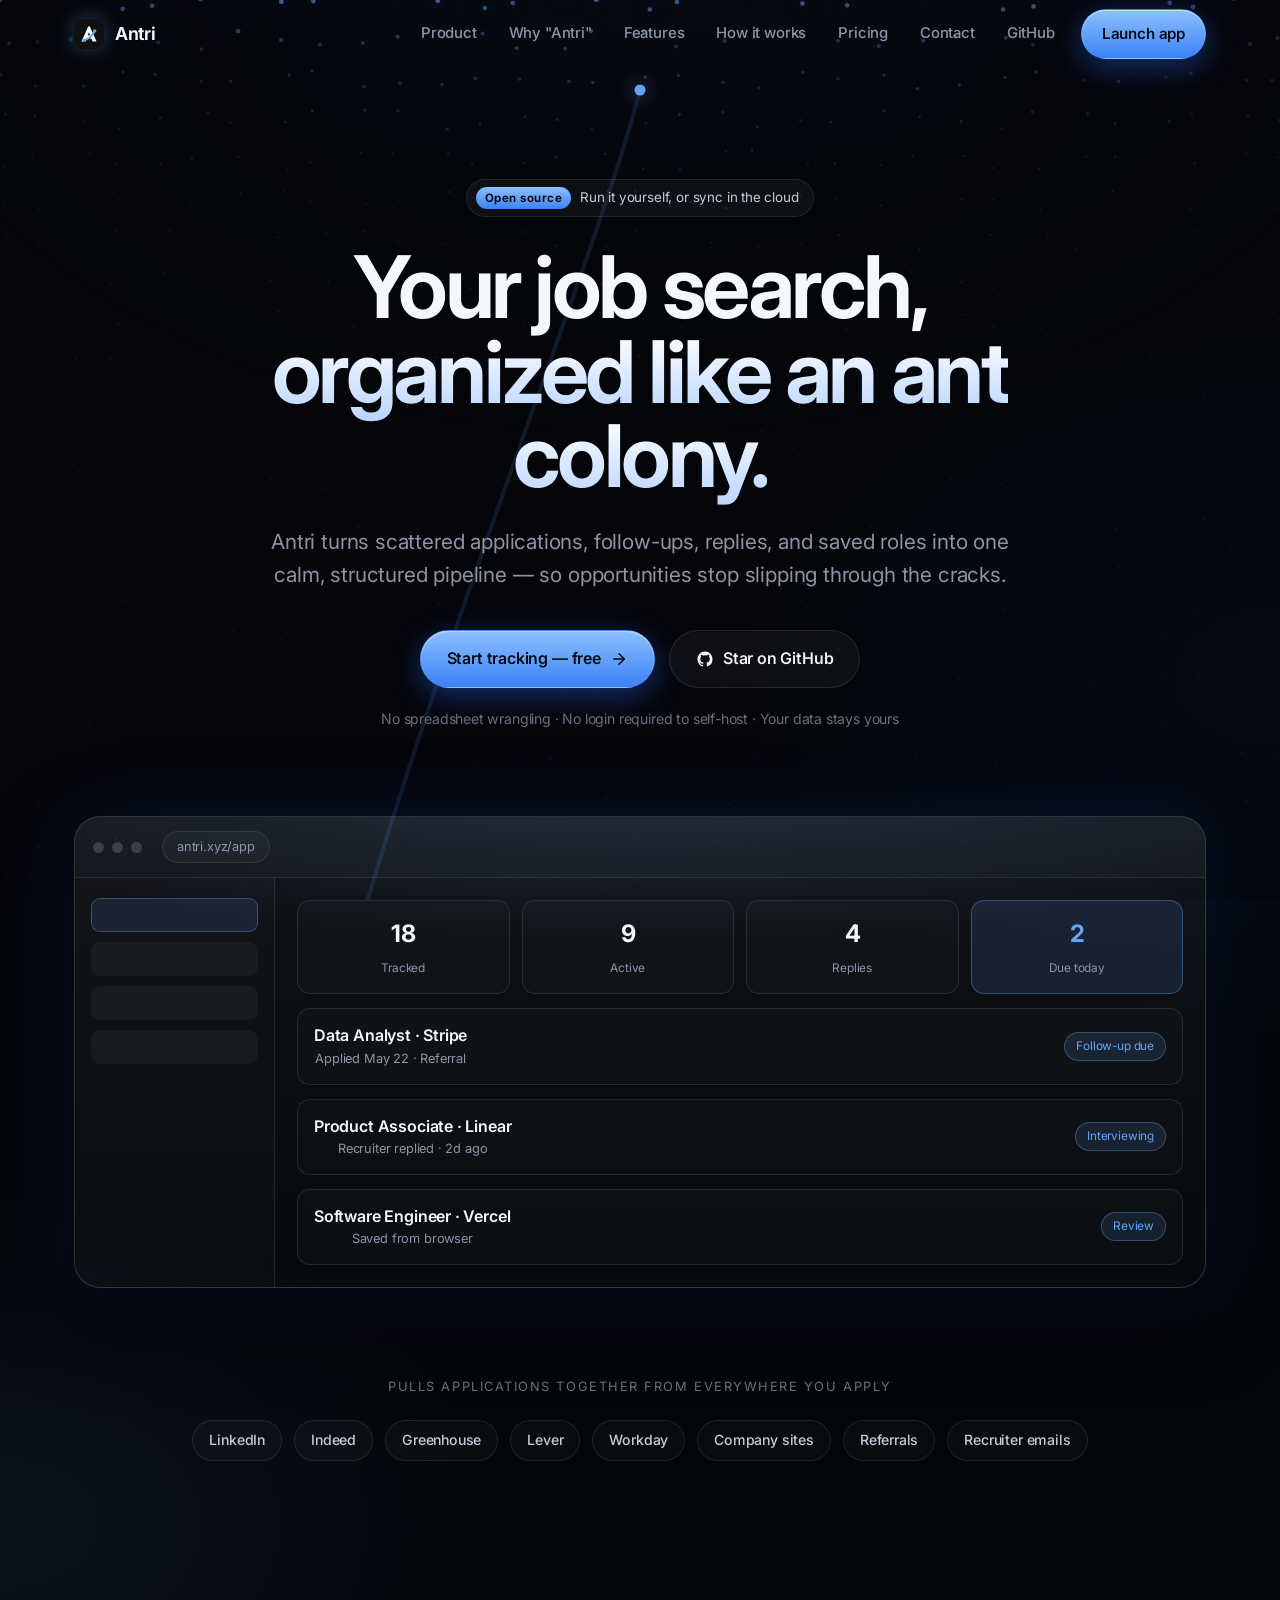
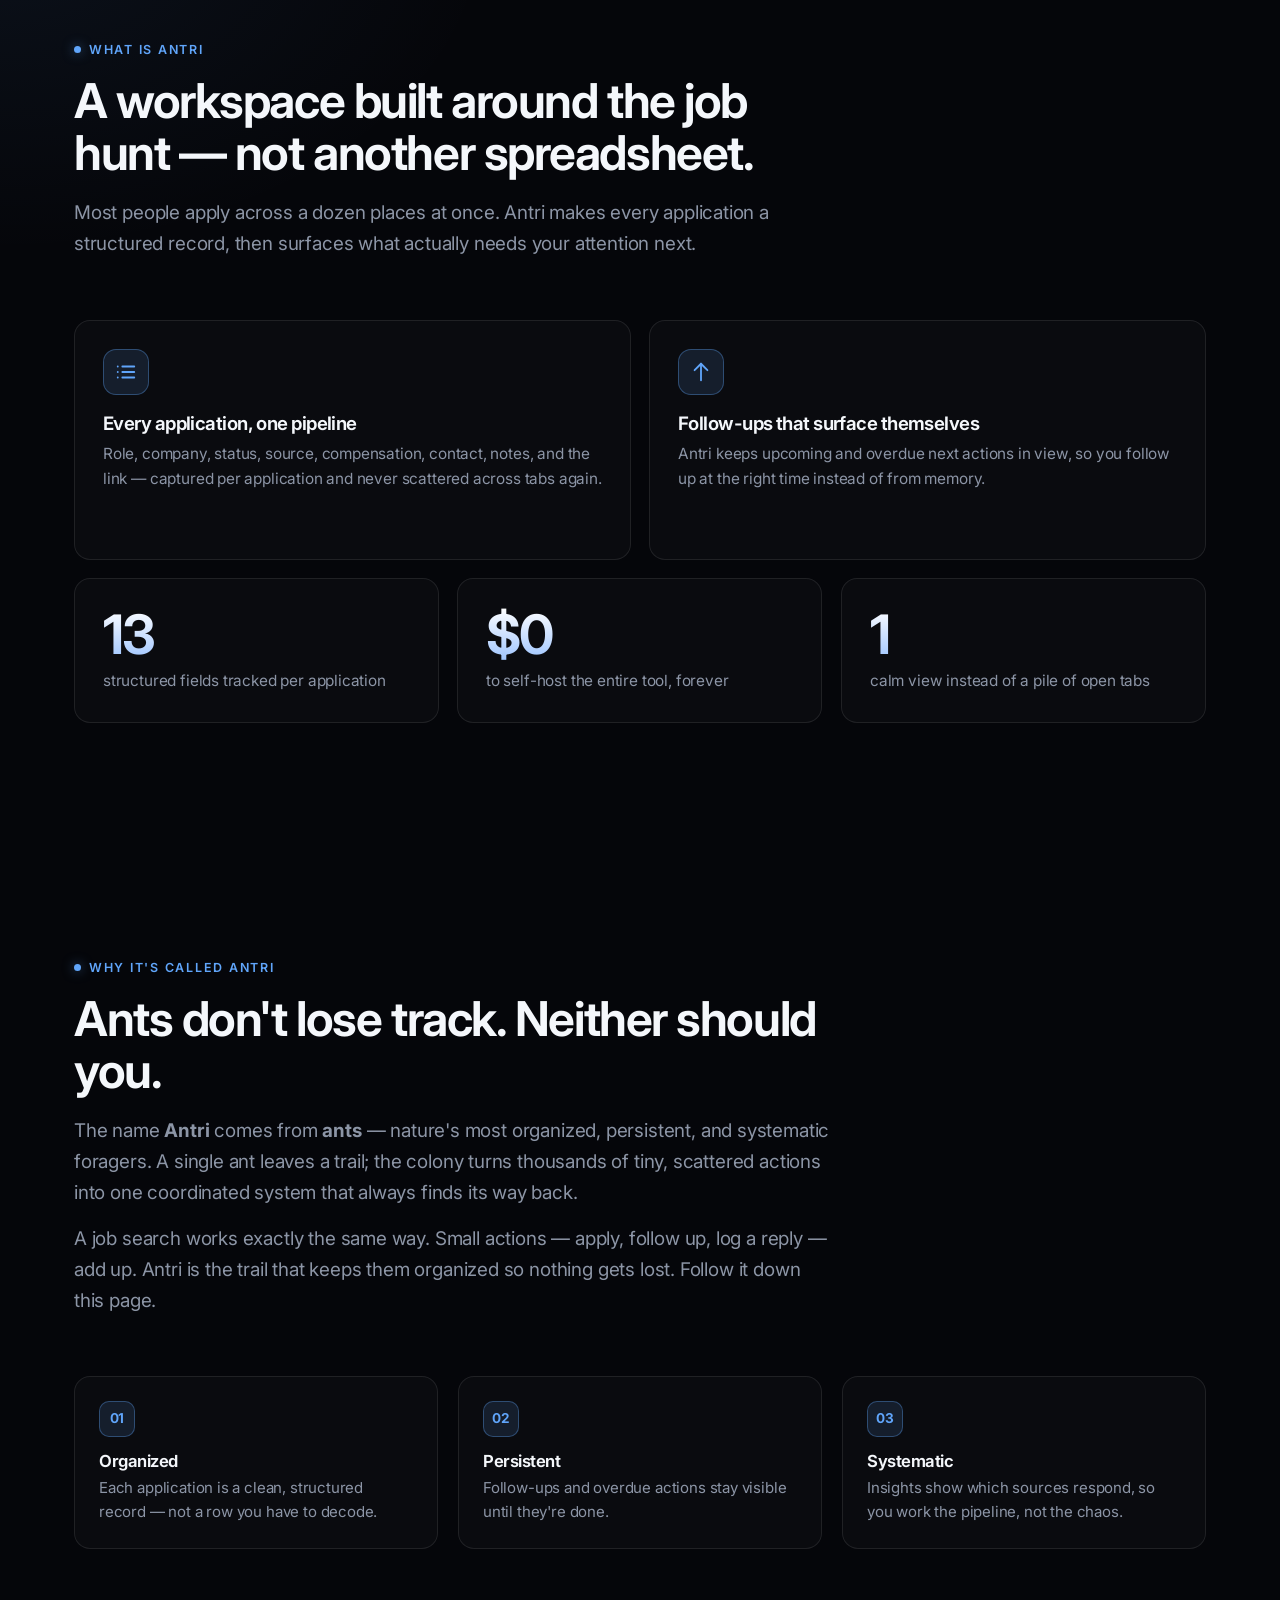
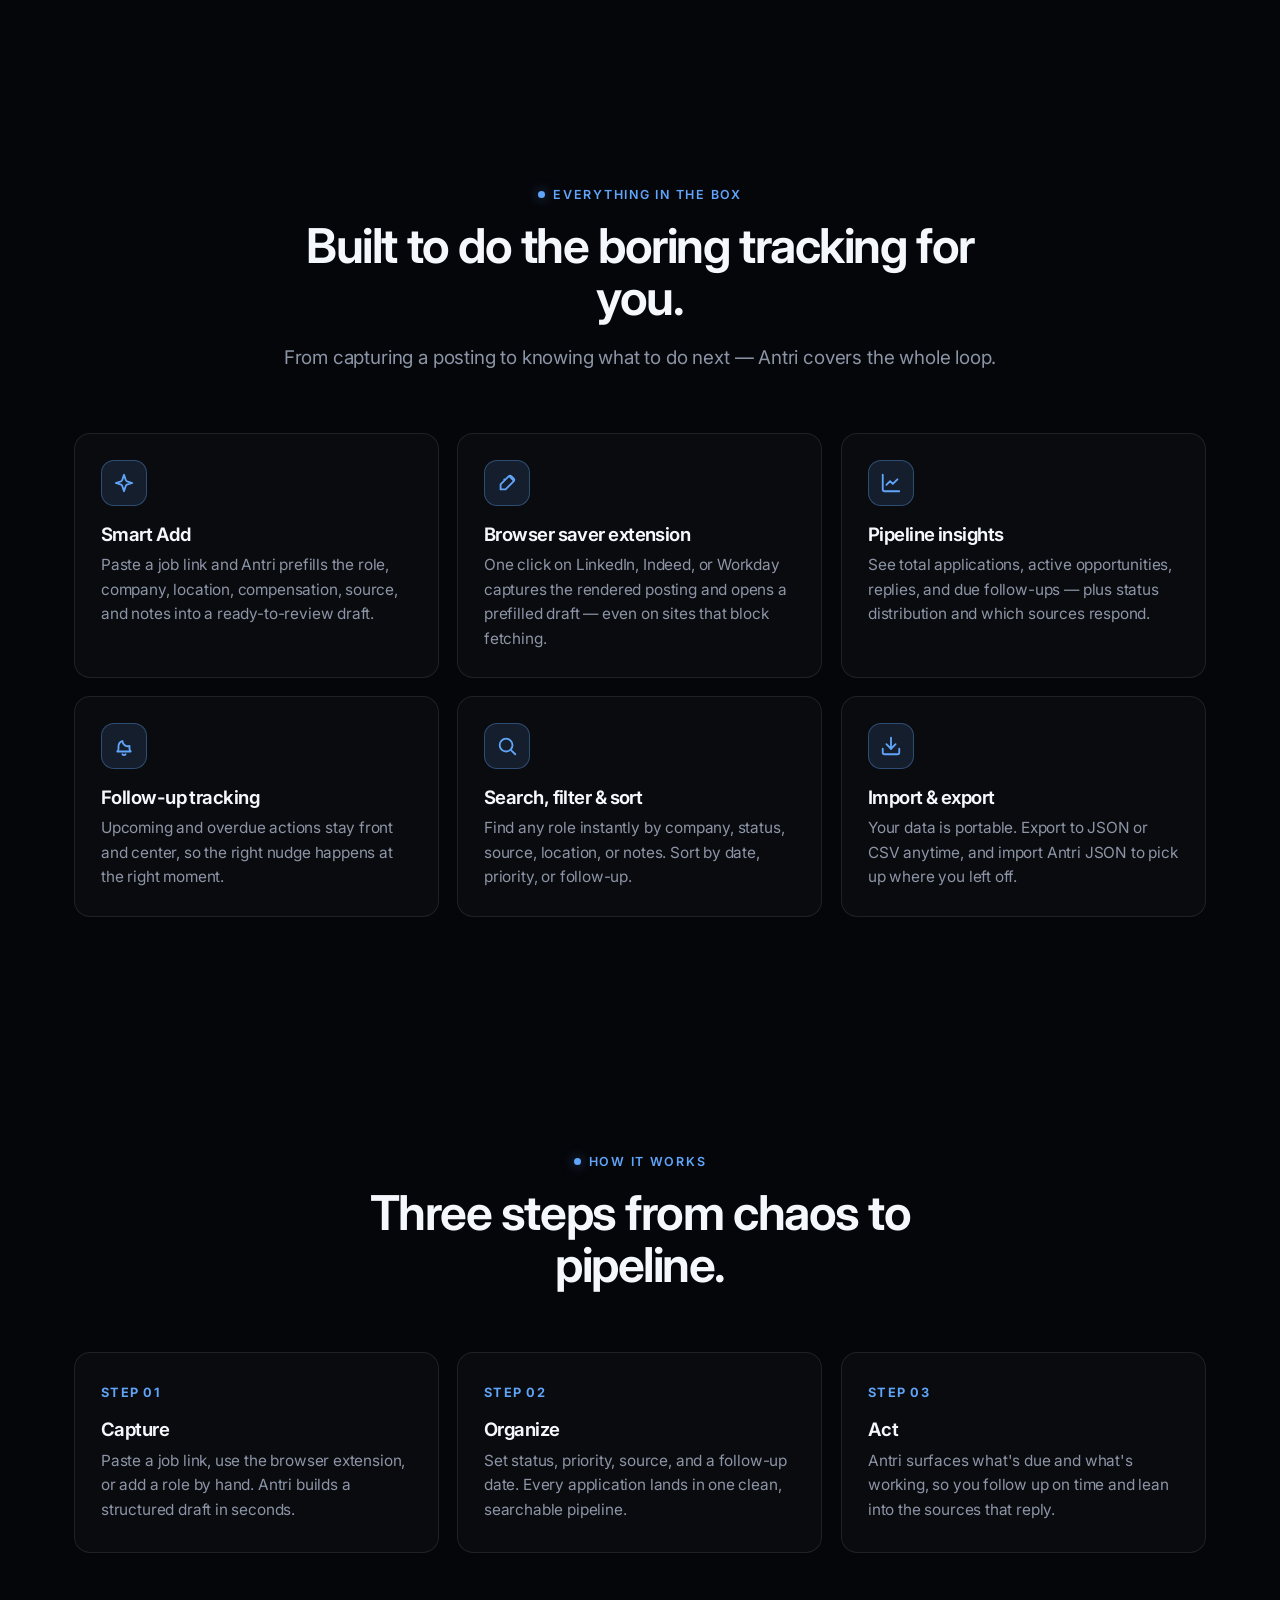
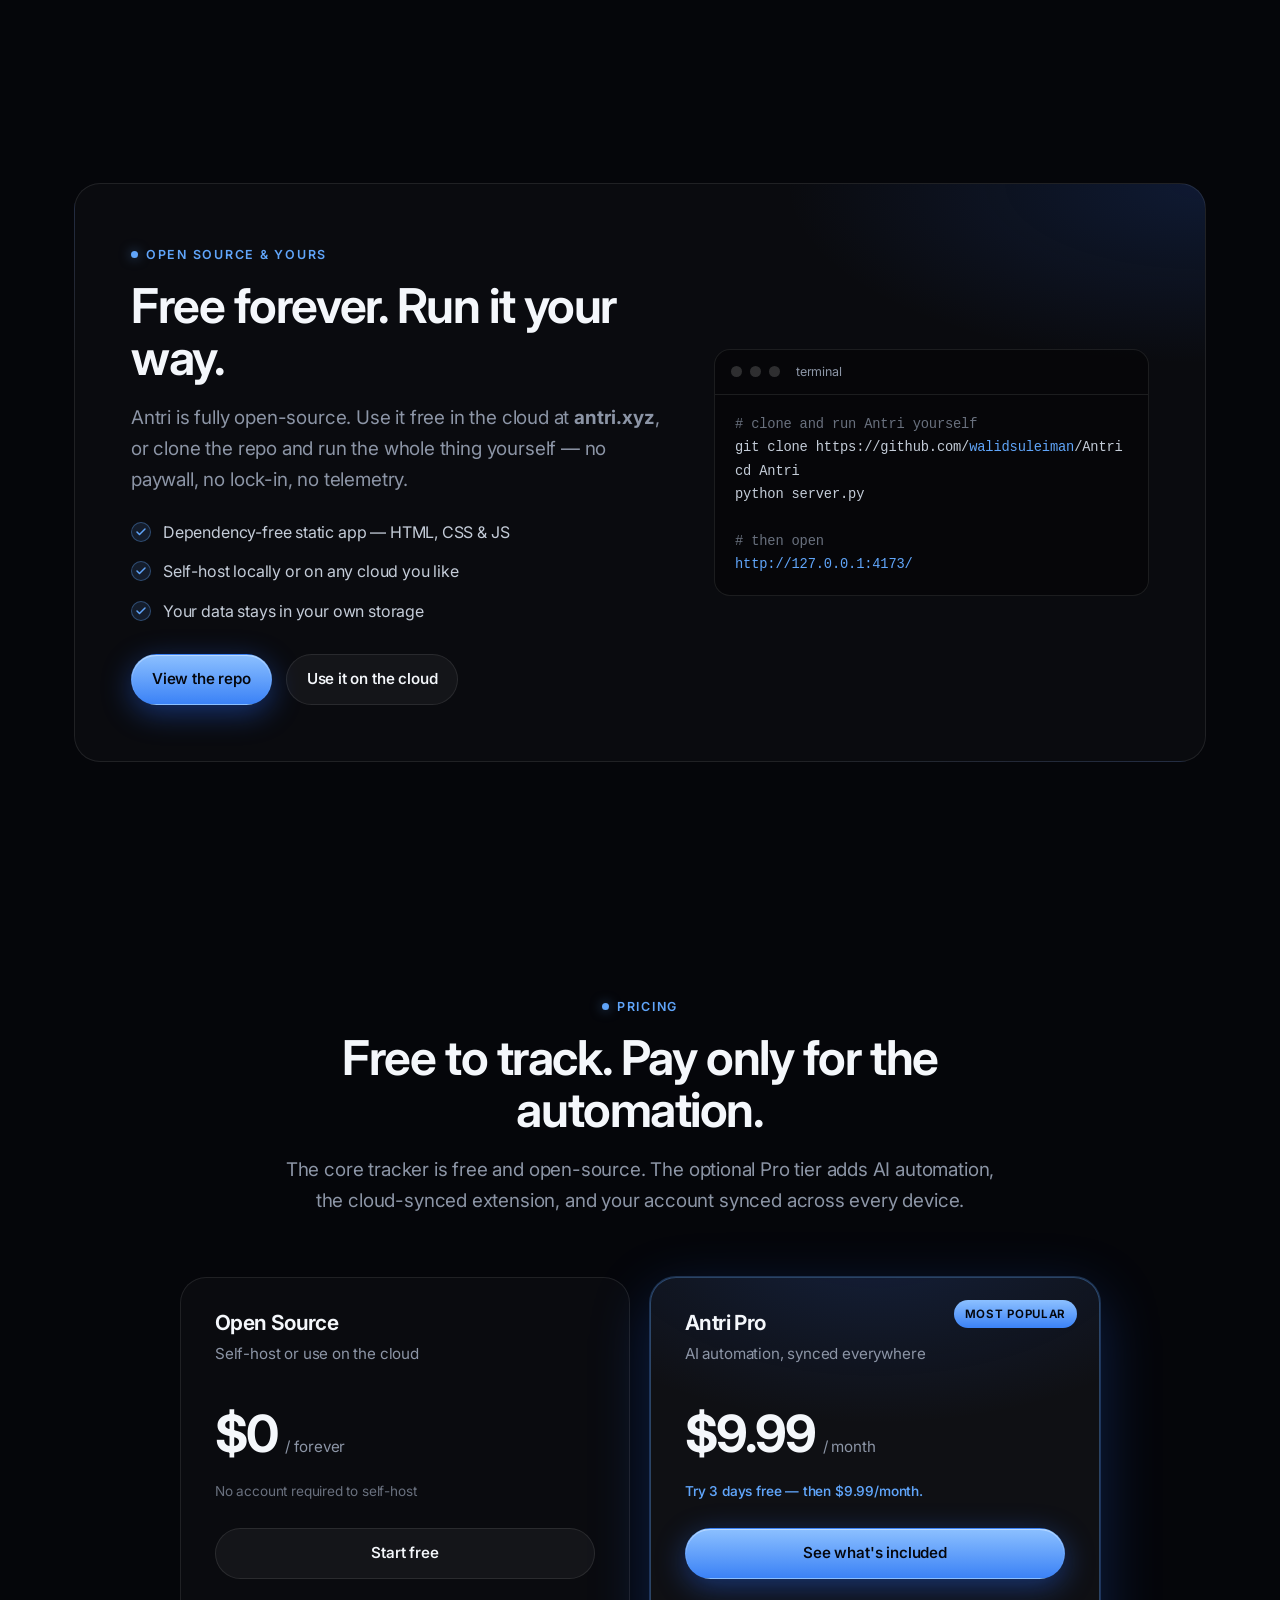
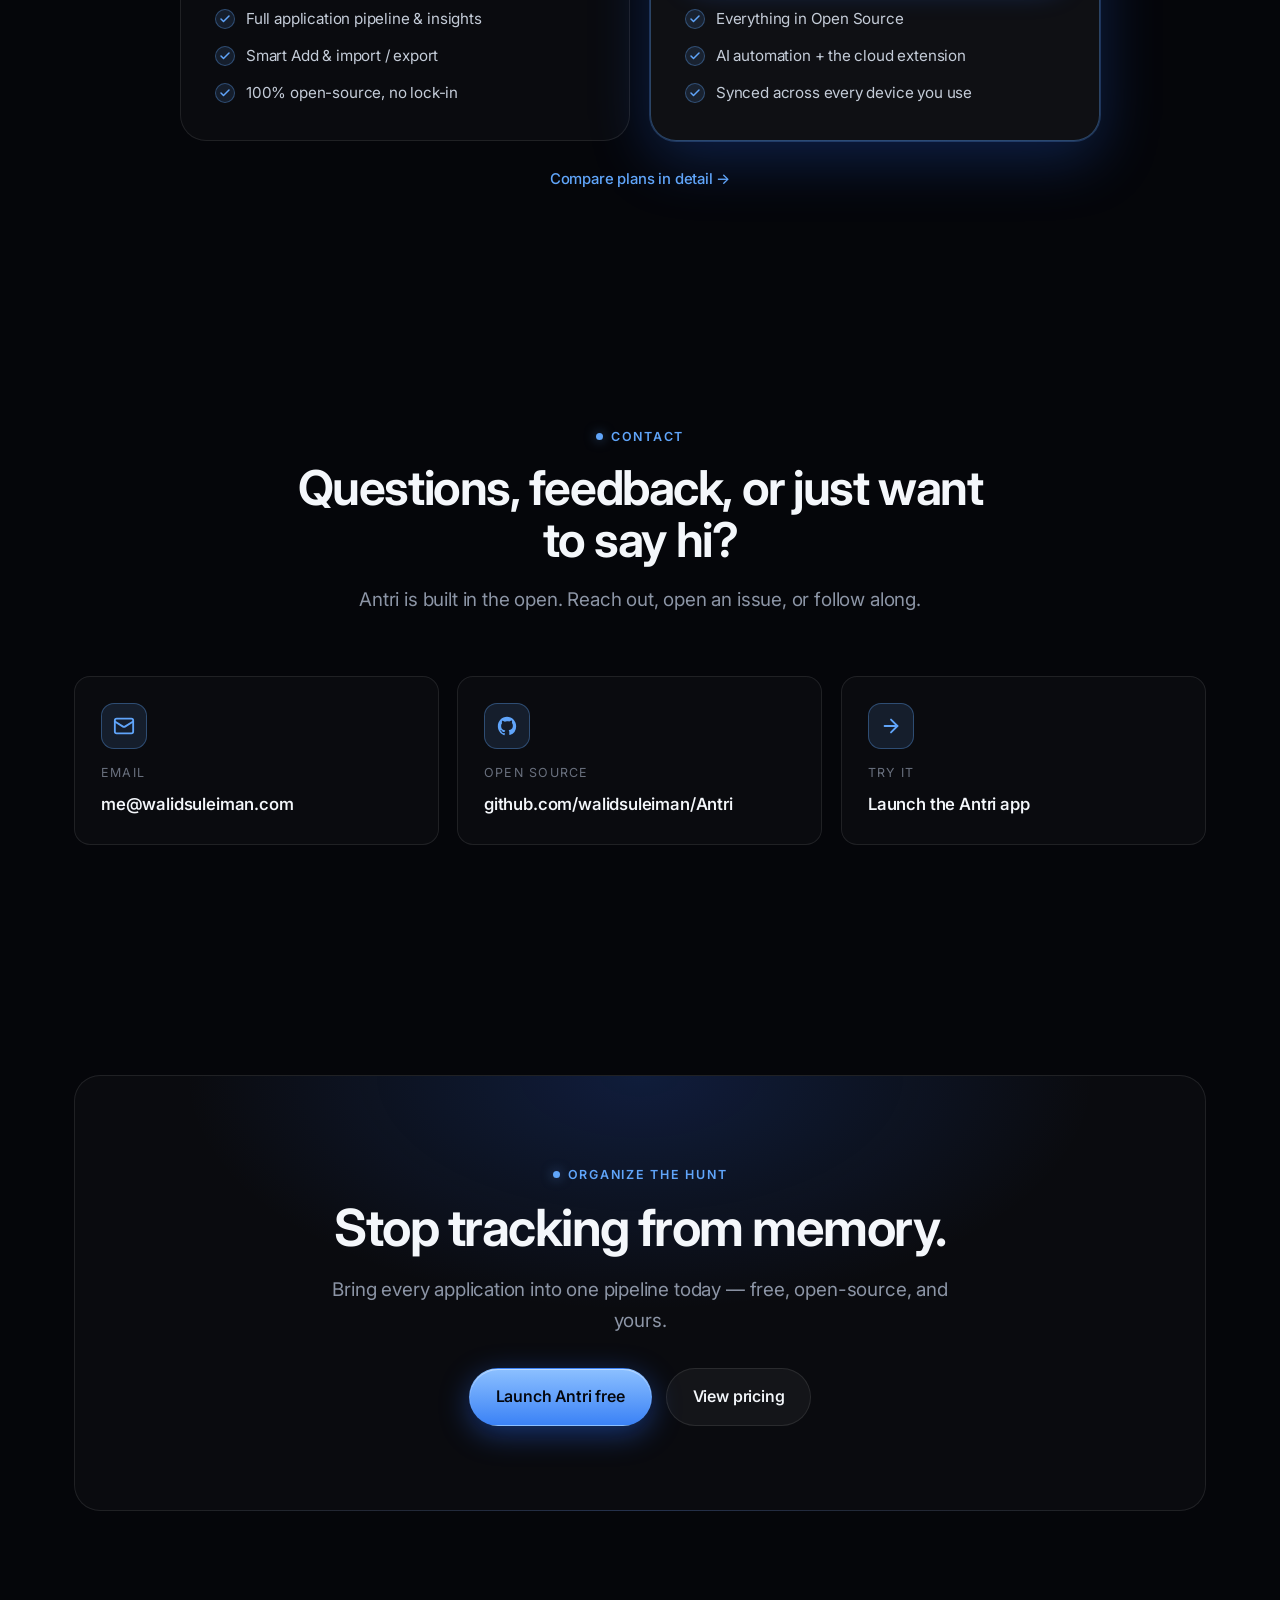
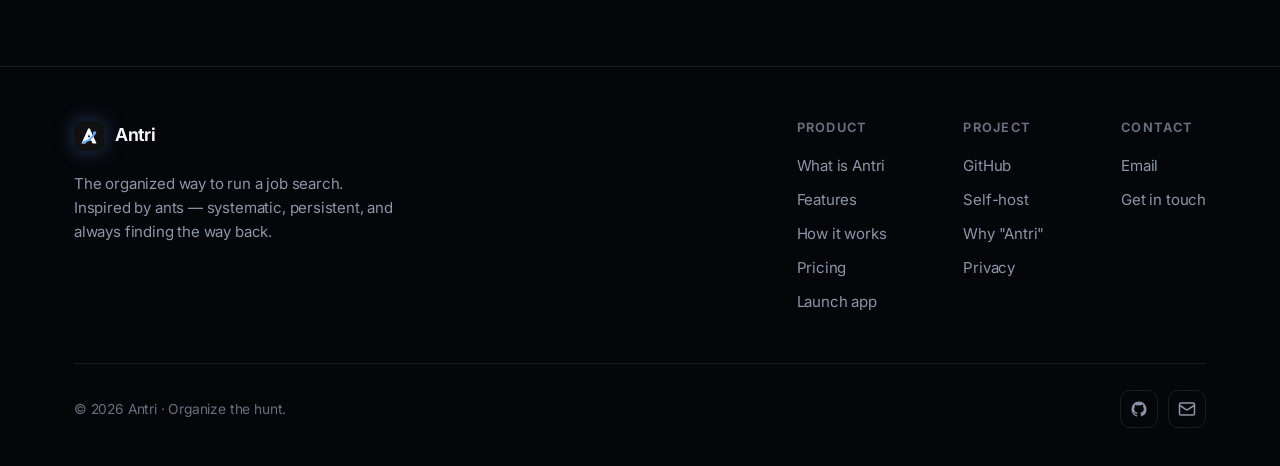
==== commit 0201de48: "Marketing: mention 3-day free trial; remove circle around trail X marks - Pricing page + home pricin" ====
--- a/index.html
+++ b/index.html
@@ -3,487 +3,447 @@
   <head>
     <meta charset="utf-8">
     <meta name="viewport" content="width=device-width, initial-scale=1">
-    <title>Antri</title>
+    <title>Antri — Organize the hunt</title>
+    <meta name="description" content="Antri is a job-search workspace that turns scattered applications, follow-ups, and replies into one calm pipeline. Free and open-source. Add cloud AI automation for $9.99/mo.">
+    <meta name="theme-color" content="#05060a">
     <link rel="icon" href="assets/antri-mark.svg">
+    <link rel="canonical" href="https://antri.xyz/">
+
+    <!-- Open Graph -->
+    <meta property="og:type" content="website">
+    <meta property="og:title" content="Antri — Organize the hunt">
+    <meta property="og:description" content="Turn scattered applications into one organized pipeline. Free, open-source, and yours to self-host.">
+    <meta property="og:url" content="https://antri.xyz/">
+    <meta property="og:image" content="https://antri.xyz/assets/antri-mark-linkedin.png">
+    <meta name="twitter:card" content="summary_large_image">
+
+    <!-- If an old extension opens /index.html?draft=..., send it to the app. -->
+    <script>
+      (function () {
+        if (/[?&]draft=/.test(window.location.search)) {
+          window.location.replace("app.html" + window.location.search + window.location.hash);
+        }
+      })();
+    </script>
+
     <link rel="preconnect" href="https://fonts.googleapis.com">
     <link rel="preconnect" href="https://fonts.gstatic.com" crossorigin>
     <link href="https://fonts.googleapis.com/css2?family=Inter:wght@400;500;600;700&display=swap" rel="stylesheet">
-    <link rel="stylesheet" href="styles.css">
-    <link rel="stylesheet" href="auth.css">
-    <link rel="stylesheet" href="app-theme.css">
+    <link rel="stylesheet" href="site.css">
   </head>
   <body>
-    <section id="authGate" class="auth-shell" aria-label="Antri account access">
-      <canvas id="authCanvas" aria-hidden="true"></canvas>
-      <div class="auth-layout">
-        <div class="auth-panel">
-          <div class="auth-brand">
-            <img class="auth-mark" src="assets/antri-mark.svg" alt="" aria-hidden="true">
-            <strong>Antri</strong>
-          </div>
-
-          <div class="auth-copy">
-            <p class="eyebrow">Organize the hunt</p>
-            <h1>Bring every application back into one pipeline.</h1>
-            <p>Track the role, reply, status, follow-up, and notes without rebuilding the search from memory.</p>
-          </div>
-
-          <div class="oauth-stack">
-            <button class="oauth-button google" type="button" id="googleAuthButton">
-              <span aria-hidden="true"><img src="assets/google-g.svg" alt=""></span>
-              Continue with Google
-            </button>
-          </div>
-
-          <div class="auth-divider"><span>or continue with email</span></div>
-
-          <div class="auth-mode" role="group" aria-label="Email account mode">
-            <button class="active" type="button" data-auth-mode="login">Log in</button>
-            <button type="button" data-auth-mode="signup">Create account</button>
-          </div>
-
-          <form id="authForm" class="auth-form">
-            <label>
-              Email
-              <input id="authEmail" type="email" autocomplete="email" required placeholder="you@example.com">
-            </label>
-            <label>
-              Password
-              <input id="authPassword" type="password" autocomplete="current-password" minlength="6" required placeholder="At least 6 characters">
-            </label>
-            <button class="primary-button auth-submit" type="submit" id="authSubmitButton">Log in with email</button>
-          </form>
-
-          <output id="authStatus" class="auth-status" aria-live="polite"></output>
-          <a class="auth-privacy-link" href="privacy.html">Privacy</a>
-        </div>
-
-        <section class="auth-preview" aria-label="Application tracking preview">
-          <div class="auth-noise" aria-hidden="true">
-            <span>Greenhouse</span>
-            <span>Inbox</span>
-            <span>Company site</span>
-            <span>Referral</span>
-          </div>
-          <div class="auth-preview-head">
-            <p class="eyebrow">One search view</p>
-            <strong>Scattered applications become next actions.</strong>
-          </div>
-          <div class="auth-preview-board" aria-hidden="true">
-            <article class="preview-job active">
-              <div>
-                <strong>Data Analyst</strong>
-                <span>Applied May 22</span>
+    <canvas id="bgCanvas" aria-hidden="true"></canvas>
+    <div class="bg-veil" aria-hidden="true"></div>
+    <div class="scroll-progress" aria-hidden="true"></div>
+
+    <div class="page" id="top">
+      <svg id="trailMap" class="trail-map" aria-hidden="true"></svg>
+
+      <!-- ============================ NAV ============================ -->
+      <header class="nav">
+        <div class="wrap nav-inner">
+          <a class="brand" href="#top" aria-label="Antri home">
+            <img class="brand-mark" src="assets/antri-mark.svg" alt="">
+            <span>Antri</span>
+          </a>
+          <button class="nav-toggle" type="button" aria-label="Toggle menu" aria-expanded="false"><span></span></button>
+          <nav class="nav-links" aria-label="Primary">
+            <a class="nav-link" data-spy href="#what">Product</a>
+            <a class="nav-link" data-spy href="#story">Why "Antri"</a>
+            <a class="nav-link" data-spy href="#features">Features</a>
+            <a class="nav-link" data-spy href="#how">How it works</a>
+            <a class="nav-link" href="pricing.html">Pricing</a>
+            <a class="nav-link" data-spy href="#contact">Contact</a>
+            <a class="nav-link" href="https://github.com/walidsuleiman/Antri" target="_blank" rel="noreferrer">GitHub</a>
+            <a class="btn btn-primary nav-cta" href="app.html">Launch app</a>
+          </nav>
+        </div>
+      </header>
+
+      <!-- ============================ HERO ============================ -->
+      <section class="section hero wrap">
+        <span class="hero-badge reveal">
+          <span class="tag">Open source</span>
+          Run it yourself, or sync in the cloud
+        </span>
+        <h1 class="reveal" data-delay="1">
+          Your job search,<br><span class="grad">organized like an ant colony.</span>
+        </h1>
+        <p class="hero-sub reveal" data-delay="2">
+          Antri turns scattered applications, follow-ups, replies, and saved roles into one calm,
+          structured pipeline — so opportunities stop slipping through the cracks.
+        </p>
+        <div class="hero-actions reveal" data-delay="3">
+          <a class="btn btn-primary btn-lg" href="app.html">
+            Start tracking — free
+            <svg viewBox="0 0 24 24" fill="none" stroke="currentColor" stroke-width="2" stroke-linecap="round" stroke-linejoin="round"><path d="M5 12h14"/><path d="m12 5 7 7-7 7"/></svg>
+          </a>
+          <a class="btn btn-ghost btn-lg" href="https://github.com/walidsuleiman/Antri" target="_blank" rel="noreferrer">
+            <svg viewBox="0 0 24 24" fill="currentColor"><path d="M12 2C6.48 2 2 6.58 2 12.25c0 4.53 2.87 8.37 6.84 9.73.5.1.68-.22.68-.49 0-.24-.01-.88-.01-1.73-2.78.62-3.37-1.37-3.37-1.37-.45-1.18-1.11-1.49-1.11-1.49-.91-.64.07-.62.07-.62 1 .07 1.53 1.06 1.53 1.06.89 1.56 2.34 1.11 2.91.85.09-.66.35-1.11.63-1.37-2.22-.26-4.56-1.14-4.56-5.05 0-1.12.39-2.03 1.03-2.74-.1-.26-.45-1.3.1-2.71 0 0 .84-.27 2.75 1.05A9.4 9.4 0 0 1 12 6.84c.85 0 1.71.12 2.51.34 1.91-1.32 2.75-1.05 2.75-1.05.55 1.41.2 2.45.1 2.71.64.71 1.03 1.62 1.03 2.74 0 3.92-2.34 4.78-4.57 5.04.36.32.68.94.68 1.9 0 1.37-.01 2.48-.01 2.82 0 .27.18.6.69.49A10.02 10.02 0 0 0 22 12.25C22 6.58 17.52 2 12 2Z"/></svg>
+            Star on GitHub
+          </a>
+        </div>
+        <p class="hero-note reveal" data-delay="4">No spreadsheet wrangling · No login required to self-host · Your data stays yours</p>
+
+        <!-- Product mock -->
+        <div class="hero-mock reveal" data-delay="3" aria-hidden="true">
+          <div class="hero-mock-frame">
+            <div class="mock-bar">
+              <span class="mock-dot"></span><span class="mock-dot"></span><span class="mock-dot"></span>
+              <span class="url">antri.xyz/app</span>
+            </div>
+            <div class="mock-body">
+              <div class="mock-side">
+                <div class="row on"></div>
+                <div class="row"></div>
+                <div class="row"></div>
+                <div class="row"></div>
               </div>
-              <em>Follow-up due</em>
-            </article>
-            <article class="preview-job">
-              <div>
-                <strong>Product Associate</strong>
-                <span>Recruiter replied</span>
+              <div class="mock-main">
+                <div class="mock-metrics">
+                  <div class="mock-metric"><b>18</b><span>Tracked</span></div>
+                  <div class="mock-metric"><b>9</b><span>Active</span></div>
+                  <div class="mock-metric"><b>4</b><span>Replies</span></div>
+                  <div class="mock-metric accent"><b>2</b><span>Due today</span></div>
+                </div>
+                <div class="mock-card">
+                  <div><div class="t">Data Analyst · Stripe</div><div class="s">Applied May 22 · Referral</div></div>
+                  <span class="mock-pill">Follow-up due</span>
+                </div>
+                <div class="mock-card">
+                  <div><div class="t">Product Associate · Linear</div><div class="s">Recruiter replied · 2d ago</div></div>
+                  <span class="mock-pill">Interviewing</span>
+                </div>
+                <div class="mock-card">
+                  <div><div class="t">Software Engineer · Vercel</div><div class="s">Saved from browser</div></div>
+                  <span class="mock-pill">Review</span>
+                </div>
               </div>
-              <em>Interviewing</em>
-            </article>
-            <article class="preview-job">
-              <div>
-                <strong>Software Engineer</strong>
-                <span>Saved from browser</span>
+            </div>
+          </div>
+        </div>
+      </section>
+
+      <!-- ====================== SOURCES STRIP ====================== -->
+      <section class="wrap" style="padding-bottom: clamp(30px,5vw,60px)">
+        <p class="marquee-label reveal">Pulls applications together from everywhere you apply</p>
+        <div class="source-row reveal" data-delay="1">
+          <span class="source-chip">LinkedIn</span>
+          <span class="source-chip">Indeed</span>
+          <span class="source-chip">Greenhouse</span>
+          <span class="source-chip">Lever</span>
+          <span class="source-chip">Workday</span>
+          <span class="source-chip">Company sites</span>
+          <span class="source-chip">Referrals</span>
+          <span class="source-chip">Recruiter emails</span>
+        </div>
+      </section>
+
+      <!-- ======================= WHAT IS ANTRI ======================= -->
+      <section class="section wrap" id="what" data-trail-stop>
+        <div class="section-head reveal">
+          <span class="eyebrow">What is Antri</span>
+          <h2 class="h2">A workspace built around the job hunt — not another spreadsheet.</h2>
+          <p class="lead">
+            Most people apply across a dozen places at once. Antri makes every application a
+            structured record, then surfaces what actually needs your attention next.
+          </p>
+        </div>
+
+        <div class="bento">
+          <article class="card span-3 tall reveal">
+            <div class="card-icon">
+              <svg viewBox="0 0 24 24" fill="none" stroke="currentColor" stroke-width="2" stroke-linecap="round" stroke-linejoin="round"><path d="M8 6h13"/><path d="M8 12h13"/><path d="M8 18h13"/><path d="M3 6h.01"/><path d="M3 12h.01"/><path d="M3 18h.01"/></svg>
+            </div>
+            <h3>Every application, one pipeline</h3>
+            <p>Role, company, status, source, compensation, contact, notes, and the link — captured per application and never scattered across tabs again.</p>
+          </article>
+
+          <article class="card span-3 tall reveal" data-delay="1">
+            <div class="card-icon">
+              <svg viewBox="0 0 24 24" fill="none" stroke="currentColor" stroke-width="2" stroke-linecap="round" stroke-linejoin="round"><path d="M12 3v18"/><path d="m5 10 7-7 7 7"/></svg>
+            </div>
+            <h3>Follow-ups that surface themselves</h3>
+            <p>Antri keeps upcoming and overdue next actions in view, so you follow up at the right time instead of from memory.</p>
+          </article>
+
+          <article class="card span-2 reveal">
+            <div class="stat-big">13</div>
+            <p style="margin-top:8px">structured fields tracked per application</p>
+          </article>
+          <article class="card span-2 reveal" data-delay="1">
+            <div class="stat-big">$0</div>
+            <p style="margin-top:8px">to self-host the entire tool, forever</p>
+          </article>
+          <article class="card span-2 reveal" data-delay="2">
+            <div class="stat-big">1</div>
+            <p style="margin-top:8px">calm view instead of a pile of open tabs</p>
+          </article>
+        </div>
+      </section>
+
+      <!-- ===================== THE NAME / ANTS ====================== -->
+      <section class="section wrap" id="story" data-trail-stop>
+        <div class="section-head story-head reveal">
+          <span class="eyebrow">Why it's called Antri</span>
+          <h2 class="h2">Ants don't lose track. Neither should you.</h2>
+          <p class="lead">
+            The name <strong>Antri</strong> comes from <strong>ants</strong> — nature's most organized,
+            persistent, and systematic foragers. A single ant leaves a trail; the colony turns thousands
+            of tiny, scattered actions into one coordinated system that always finds its way back.
+          </p>
+          <p class="lead" style="margin-top:14px">
+            A job search works exactly the same way. Small actions — apply, follow up, log a reply — add up.
+            Antri is the trail that keeps them organized so nothing gets lost. Follow it down this page.
+          </p>
+        </div>
+
+        <div class="story-points">
+          <div class="story-point reveal">
+            <span class="n">01</span>
+            <h4>Organized</h4>
+            <p>Each application is a clean, structured record — not a row you have to decode.</p>
+          </div>
+          <div class="story-point reveal" data-delay="1">
+            <span class="n">02</span>
+            <h4>Persistent</h4>
+            <p>Follow-ups and overdue actions stay visible until they're done.</p>
+          </div>
+          <div class="story-point reveal" data-delay="2">
+            <span class="n">03</span>
+            <h4>Systematic</h4>
+            <p>Insights show which sources respond, so you work the pipeline, not the chaos.</p>
+          </div>
+        </div>
+      </section>
+
+      <!-- ======================== FEATURES ========================= -->
+      <section class="section wrap" id="features" data-trail-stop>
+        <div class="section-head center reveal">
+          <span class="eyebrow center">Everything in the box</span>
+          <h2 class="h2">Built to do the boring tracking for you.</h2>
+          <p class="lead">From capturing a posting to knowing what to do next — Antri covers the whole loop.</p>
+        </div>
+
+        <div class="grid grid-3">
+          <article class="card reveal">
+            <div class="card-icon"><svg viewBox="0 0 24 24" fill="none" stroke="currentColor" stroke-width="2" stroke-linecap="round" stroke-linejoin="round"><path d="m12 3-1.9 5.8a2 2 0 0 1-1.3 1.3L3 12l5.8 1.9a2 2 0 0 1 1.3 1.3L12 21l1.9-5.8a2 2 0 0 1 1.3-1.3L21 12l-5.8-1.9a2 2 0 0 1-1.3-1.3Z"/></svg></div>
+            <h3>Smart Add</h3>
+            <p>Paste a job link and Antri prefills the role, company, location, compensation, source, and notes into a ready-to-review draft.</p>
+          </article>
+          <article class="card reveal" data-delay="1">
+            <div class="card-icon"><svg viewBox="0 0 24 24" fill="none" stroke="currentColor" stroke-width="2" stroke-linecap="round" stroke-linejoin="round"><path d="M19.4 7.34 16.66 4.6A2 2 0 0 0 14 4.53l-9 9V19h5.47l9-9a2 2 0 0 0-.07-2.66Z"/><path d="m15 5 4 4"/><path d="M9 8h.01"/></svg></div>
+            <h3>Browser saver extension</h3>
+            <p>One click on LinkedIn, Indeed, or Workday captures the rendered posting and opens a prefilled draft — even on sites that block fetching.</p>
+          </article>
+          <article class="card reveal" data-delay="2">
+            <div class="card-icon"><svg viewBox="0 0 24 24" fill="none" stroke="currentColor" stroke-width="2" stroke-linecap="round" stroke-linejoin="round"><path d="M3 3v16a2 2 0 0 0 2 2h16"/><path d="m7 14 4-4 3 3 5-5"/></svg></div>
+            <h3>Pipeline insights</h3>
+            <p>See total applications, active opportunities, replies, and due follow-ups — plus status distribution and which sources respond.</p>
+          </article>
+          <article class="card reveal">
+            <div class="card-icon"><svg viewBox="0 0 24 24" fill="none" stroke="currentColor" stroke-width="2" stroke-linecap="round" stroke-linejoin="round"><path d="M10.27 6.6A6 6 0 0 0 18 12v3a4 4 0 0 0 1.34 3H4.66A4 4 0 0 0 6 15v-3a6 6 0 0 1 4.27-5.4Z"/><path d="M10.3 21a2 2 0 0 0 3.4 0"/></svg></div>
+            <h3>Follow-up tracking</h3>
+            <p>Upcoming and overdue actions stay front and center, so the right nudge happens at the right moment.</p>
+          </article>
+          <article class="card reveal" data-delay="1">
+            <div class="card-icon"><svg viewBox="0 0 24 24" fill="none" stroke="currentColor" stroke-width="2" stroke-linecap="round" stroke-linejoin="round"><circle cx="11" cy="11" r="7"/><path d="m21 21-4.3-4.3"/></svg></div>
+            <h3>Search, filter & sort</h3>
+            <p>Find any role instantly by company, status, source, location, or notes. Sort by date, priority, or follow-up.</p>
+          </article>
+          <article class="card reveal" data-delay="2">
+            <div class="card-icon"><svg viewBox="0 0 24 24" fill="none" stroke="currentColor" stroke-width="2" stroke-linecap="round" stroke-linejoin="round"><path d="M21 15v4a2 2 0 0 1-2 2H5a2 2 0 0 1-2-2v-4"/><path d="m7 10 5 5 5-5"/><path d="M12 15V3"/></svg></div>
+            <h3>Import & export</h3>
+            <p>Your data is portable. Export to JSON or CSV anytime, and import Antri JSON to pick up where you left off.</p>
+          </article>
+        </div>
+      </section>
+
+      <!-- ======================= HOW IT WORKS ====================== -->
+      <section class="section wrap" id="how" data-trail-stop>
+        <div class="section-head center reveal">
+          <span class="eyebrow center">How it works</span>
+          <h2 class="h2">Three steps from chaos to pipeline.</h2>
+        </div>
+        <div class="steps">
+          <article class="step reveal">
+            <div class="num">STEP 01</div>
+            <h3>Capture</h3>
+            <p>Paste a job link, use the browser extension, or add a role by hand. Antri builds a structured draft in seconds.</p>
+          </article>
+          <article class="step reveal" data-delay="1">
+            <div class="num">STEP 02</div>
+            <h3>Organize</h3>
+            <p>Set status, priority, source, and a follow-up date. Every application lands in one clean, searchable pipeline.</p>
+          </article>
+          <article class="step reveal" data-delay="2">
+            <div class="num">STEP 03</div>
+            <h3>Act</h3>
+            <p>Antri surfaces what's due and what's working, so you follow up on time and lean into the sources that reply.</p>
+          </article>
+        </div>
+      </section>
+
+      <!-- ====================== OPEN SOURCE ======================== -->
+      <section class="section wrap" id="opensource" data-trail-stop>
+        <div class="band">
+          <div class="reveal">
+            <span class="eyebrow">Open source &amp; yours</span>
+            <h2 class="h2">Free forever. Run it your way.</h2>
+            <p class="lead">
+              Antri is fully open-source. Use it free in the cloud at <strong>antri.xyz</strong>, or clone the
+              repo and run the whole thing yourself — no paywall, no lock-in, no telemetry.
+            </p>
+            <ul class="band-list">
+              <li><span class="check"><svg viewBox="0 0 24 24" fill="none" stroke="currentColor" stroke-width="3" stroke-linecap="round" stroke-linejoin="round"><path d="M20 6 9 17l-5-5"/></svg></span> Dependency-free static app — HTML, CSS &amp; JS</li>
+              <li><span class="check"><svg viewBox="0 0 24 24" fill="none" stroke="currentColor" stroke-width="3" stroke-linecap="round" stroke-linejoin="round"><path d="M20 6 9 17l-5-5"/></svg></span> Self-host locally or on any cloud you like</li>
+              <li><span class="check"><svg viewBox="0 0 24 24" fill="none" stroke="currentColor" stroke-width="3" stroke-linecap="round" stroke-linejoin="round"><path d="M20 6 9 17l-5-5"/></svg></span> Your data stays in your own storage</li>
+            </ul>
+            <div class="hero-actions" style="justify-content:flex-start;margin-top:30px">
+              <a class="btn btn-primary" href="https://github.com/walidsuleiman/Antri" target="_blank" rel="noreferrer">View the repo</a>
+              <a class="btn btn-ghost" href="app.html">Use it on the cloud</a>
+            </div>
+          </div>
+          <div class="code-block reveal" data-delay="1">
+            <div class="head">
+              <span class="mock-dot"></span><span class="mock-dot"></span><span class="mock-dot"></span>
+              <span style="margin-left:8px">terminal</span>
+            </div>
+            <pre><span class="c"># clone and run Antri yourself</span>
+git clone https://github.com/<span class="k">walidsuleiman</span>/Antri
+cd Antri
+python server.py
+
+<span class="c"># then open</span>
+<span class="k">http://127.0.0.1:4173/</span></pre>
+          </div>
+        </div>
+      </section>
+
+      <!-- ===================== PRICING TEASER ====================== -->
+      <section class="section wrap" id="pricing-teaser" data-trail-stop>
+        <div class="section-head center reveal">
+          <span class="eyebrow center">Pricing</span>
+          <h2 class="h2">Free to track. Pay only for the automation.</h2>
+          <p class="lead">The core tracker is free and open-source. The optional Pro tier adds AI automation, the cloud-synced extension, and your account synced across every device.</p>
+        </div>
+        <div class="price-grid reveal" data-delay="1">
+          <div class="price-card">
+            <h3>Open Source</h3>
+            <p class="tagline">Self-host or use on the cloud</p>
+            <div class="price-amount"><span class="amt">$0</span><span class="per">/ forever</span></div>
+            <p class="price-sub">No account required to self-host</p>
+            <a class="btn btn-ghost" href="app.html">Start free</a>
+            <ul class="price-features">
+              <li><span class="check"><svg viewBox="0 0 24 24" fill="none" stroke="currentColor" stroke-width="3" stroke-linecap="round" stroke-linejoin="round"><path d="M20 6 9 17l-5-5"/></svg></span> Full application pipeline &amp; insights</li>
+              <li><span class="check"><svg viewBox="0 0 24 24" fill="none" stroke="currentColor" stroke-width="3" stroke-linecap="round" stroke-linejoin="round"><path d="M20 6 9 17l-5-5"/></svg></span> Smart Add &amp; import / export</li>
+              <li><span class="check"><svg viewBox="0 0 24 24" fill="none" stroke="currentColor" stroke-width="3" stroke-linecap="round" stroke-linejoin="round"><path d="M20 6 9 17l-5-5"/></svg></span> 100% open-source, no lock-in</li>
+            </ul>
+          </div>
+          <div class="price-card featured">
+            <span class="price-flag">Most popular</span>
+            <h3>Antri Pro</h3>
+            <p class="tagline">AI automation, synced everywhere</p>
+            <div class="price-amount"><span class="amt">$9.99</span><span class="per">/ month</span></div>
+            <p class="price-sub trial">Try 3 days free — then $9.99/month.</p>
+            <a class="btn btn-primary" href="pricing.html">See what's included</a>
+            <ul class="price-features">
+              <li><span class="check"><svg viewBox="0 0 24 24" fill="none" stroke="currentColor" stroke-width="3" stroke-linecap="round" stroke-linejoin="round"><path d="M20 6 9 17l-5-5"/></svg></span> Everything in Open Source</li>
+              <li><span class="check"><svg viewBox="0 0 24 24" fill="none" stroke="currentColor" stroke-width="3" stroke-linecap="round" stroke-linejoin="round"><path d="M20 6 9 17l-5-5"/></svg></span> AI automation + the cloud extension</li>
+              <li><span class="check"><svg viewBox="0 0 24 24" fill="none" stroke="currentColor" stroke-width="3" stroke-linecap="round" stroke-linejoin="round"><path d="M20 6 9 17l-5-5"/></svg></span> Synced across every device you use</li>
+            </ul>
+          </div>
+        </div>
+        <p class="reveal" style="text-align:center;margin-top:26px">
+          <a class="nav-link" href="pricing.html" style="color:var(--accent)">Compare plans in detail →</a>
+        </p>
+      </section>
+
+      <!-- ======================== CONTACT ========================== -->
+      <section class="section wrap" id="contact" data-trail-stop>
+        <div class="section-head center reveal">
+          <span class="eyebrow center">Contact</span>
+          <h2 class="h2">Questions, feedback, or just want to say hi?</h2>
+          <p class="lead">Antri is built in the open. Reach out, open an issue, or follow along.</p>
+        </div>
+        <div class="contact-grid">
+          <a class="contact-card reveal" href="mailto:me@walidsuleiman.com">
+            <span class="card-icon"><svg viewBox="0 0 24 24" fill="none" stroke="currentColor" stroke-width="2" stroke-linecap="round" stroke-linejoin="round"><rect x="2" y="4" width="20" height="16" rx="2"/><path d="m22 7-8.97 5.7a1.94 1.94 0 0 1-2.06 0L2 7"/></svg></span>
+            <span class="label">Email</span>
+            <span class="value">me@walidsuleiman.com</span>
+          </a>
+          <a class="contact-card reveal" data-delay="1" href="https://github.com/walidsuleiman/Antri" target="_blank" rel="noreferrer">
+            <span class="card-icon"><svg viewBox="0 0 24 24" fill="currentColor"><path d="M12 2C6.48 2 2 6.58 2 12.25c0 4.53 2.87 8.37 6.84 9.73.5.1.68-.22.68-.49 0-.24-.01-.88-.01-1.73-2.78.62-3.37-1.37-3.37-1.37-.45-1.18-1.11-1.49-1.11-1.49-.91-.64.07-.62.07-.62 1 .07 1.53 1.06 1.53 1.06.89 1.56 2.34 1.11 2.91.85.09-.66.35-1.11.63-1.37-2.22-.26-4.56-1.14-4.56-5.05 0-1.12.39-2.03 1.03-2.74-.1-.26-.45-1.3.1-2.71 0 0 .84-.27 2.75 1.05A9.4 9.4 0 0 1 12 6.84c.85 0 1.71.12 2.51.34 1.91-1.32 2.75-1.05 2.75-1.05.55 1.41.2 2.45.1 2.71.64.71 1.03 1.62 1.03 2.74 0 3.92-2.34 4.78-4.57 5.04.36.32.68.94.68 1.9 0 1.37-.01 2.48-.01 2.82 0 .27.18.6.69.49A10.02 10.02 0 0 0 22 12.25C22 6.58 17.52 2 12 2Z"/></svg></span>
+            <span class="label">Open source</span>
+            <span class="value">github.com/walidsuleiman/Antri</span>
+          </a>
+          <a class="contact-card reveal" data-delay="2" href="app.html">
+            <span class="card-icon"><svg viewBox="0 0 24 24" fill="none" stroke="currentColor" stroke-width="2" stroke-linecap="round" stroke-linejoin="round"><path d="M5 12h14"/><path d="m12 5 7 7-7 7"/></svg></span>
+            <span class="label">Try it</span>
+            <span class="value">Launch the Antri app</span>
+          </a>
+        </div>
+      </section>
+
+      <!-- ========================== CTA ============================ -->
+      <section class="section wrap">
+        <div class="cta reveal">
+          <span class="eyebrow center">Organize the hunt</span>
+          <h2>Stop tracking from memory.</h2>
+          <p class="lead">Bring every application into one pipeline today — free, open-source, and yours.</p>
+          <div class="hero-actions">
+            <a class="btn btn-primary btn-lg" href="app.html">Launch Antri free</a>
+            <a class="btn btn-ghost btn-lg" href="pricing.html">View pricing</a>
+          </div>
+        </div>
+      </section>
+
+      <!-- ========================= FOOTER ========================== -->
+      <footer class="footer">
+        <div class="wrap">
+          <div class="footer-top">
+            <div class="footer-brand">
+              <a class="brand" href="#top"><img class="brand-mark" src="assets/antri-mark.svg" alt=""><span>Antri</span></a>
+              <p>The organized way to run a job search. Inspired by ants — systematic, persistent, and always finding the way back.</p>
+            </div>
+            <div class="footer-cols">
+              <div class="footer-col">
+                <h4>Product</h4>
+                <a href="#what">What is Antri</a>
+                <a href="#features">Features</a>
+                <a href="#how">How it works</a>
+                <a href="pricing.html">Pricing</a>
+                <a href="app.html">Launch app</a>
               </div>
-              <em>Review</em>
-            </article>
-          </div>
-          <div class="auth-preview-metrics" aria-hidden="true">
-            <span><strong>18</strong> tracked</span>
-            <span><strong>4</strong> replies</span>
-            <span><strong>2</strong> due today</span>
-          </div>
-        </section>
-      </div>
-    </section>
-
-    <div id="appShell" class="app-shell" hidden>
-      <canvas id="appCanvas" aria-hidden="true"></canvas>
-      <aside class="sidebar" aria-label="Workspace navigation">
-        <div class="brand">
-          <img class="brand-mark" src="assets/antri-mark.svg" alt="" aria-hidden="true">
-          <div>
-            <strong>Antri</strong>
-            <span>Job search workspace</span>
-          </div>
-        </div>
-
-        <nav class="nav-list" aria-label="Primary">
-          <button class="nav-item active" type="button" data-view="pipeline" title="Pipeline">
-            <span aria-hidden="true"><svg viewBox="0 0 24 24" fill="none" stroke="currentColor" stroke-width="2" stroke-linecap="round" stroke-linejoin="round"><rect x="3" y="3" width="7" height="9" rx="1.5"/><rect x="14" y="3" width="7" height="5" rx="1.5"/><rect x="14" y="12" width="7" height="9" rx="1.5"/><rect x="3" y="16" width="7" height="5" rx="1.5"/></svg></span>
-            <span>Pipeline</span>
-          </button>
-          <button class="nav-item" type="button" data-view="followups" title="Follow-ups">
-            <span aria-hidden="true"><svg viewBox="0 0 24 24" fill="none" stroke="currentColor" stroke-width="2" stroke-linecap="round" stroke-linejoin="round"><path d="M10.27 6.6A6 6 0 0 1 18 12v3a4 4 0 0 0 1.34 3H4.66A4 4 0 0 0 6 15v-3a6 6 0 0 1 4.27-5.4Z"/><path d="M10.3 21a2 2 0 0 0 3.4 0"/></svg></span>
-            <span>Follow-ups</span>
-          </button>
-          <button class="nav-item" type="button" data-view="insights" title="Insights">
-            <span aria-hidden="true"><svg viewBox="0 0 24 24" fill="none" stroke="currentColor" stroke-width="2" stroke-linecap="round" stroke-linejoin="round"><path d="M3 3v16a2 2 0 0 0 2 2h16"/><rect x="7" y="11" width="3" height="6" rx="1"/><rect x="13" y="7" width="3" height="10" rx="1"/></svg></span>
-            <span>Insights</span>
-          </button>
-          <button class="nav-item" type="button" data-view="integrations" title="Integrations">
-            <span aria-hidden="true"><svg viewBox="0 0 24 24" fill="none" stroke="currentColor" stroke-width="2" stroke-linecap="round" stroke-linejoin="round"><path d="M9 2v5"/><path d="M15 2v5"/><path d="M6 7h12v4a6 6 0 0 1-12 0Z"/><path d="M12 17v5"/></svg></span>
-            <span>Integrations</span>
-          </button>
-        </nav>
-
-        <div class="sidebar-footer">
-          <a href="privacy.html">Privacy policy</a>
-        </div>
-      </aside>
-
-      <main class="workspace">
-        <header class="topbar">
-          <div>
-            <p class="eyebrow">Career command center</p>
-            <h1>Your job search, organized</h1>
-          </div>
-          <div class="topbar-actions">
-            <button class="ghost-button" type="button" id="importButton" title="Import JSON">Import</button>
-            <button class="ghost-button" type="button" id="exportButton" title="Export JSON">Export</button>
-            <button class="primary-button" type="button" id="openFormButton">
-              <span aria-hidden="true">+</span>
-              Add job
-            </button>
-            <button class="plan-pill" id="planPill" type="button" hidden></button>
-            <div class="account-menu" id="accountMenu">
-              <button
-                class="account-trigger"
-                type="button"
-                id="accountMenuButton"
-                aria-haspopup="menu"
-                aria-expanded="false"
-                title="Account menu"
-              >
-                <span class="account-avatar" aria-hidden="true"></span>
-                <span class="account-chevron" aria-hidden="true"></span>
-                <span class="sr-only">Open account menu</span>
-              </button>
-              <div class="account-dropdown" id="accountDropdown" role="menu" hidden>
-                <div class="account-identity">
-                  <span>Signed in as</span>
-                  <strong id="accountEmail"></strong>
-                </div>
-                <div class="account-plan" id="accountPlan"></div>
-                <button class="account-action plan-action" type="button" id="planActionButton" role="menuitem" hidden></button>
-                <a class="account-action" href="privacy.html" role="menuitem">Privacy policy</a>
-                <button class="account-action" type="button" id="signOutButton" role="menuitem">Sign out</button>
+              <div class="footer-col">
+                <h4>Project</h4>
+                <a href="https://github.com/walidsuleiman/Antri" target="_blank" rel="noreferrer">GitHub</a>
+                <a href="#opensource">Self-host</a>
+                <a href="#story">Why "Antri"</a>
+                <a href="privacy.html">Privacy</a>
               </div>
-            </div>
-            <input id="importFile" type="file" accept="application/json" hidden>
-          </div>
-        </header>
-        <output id="syncStatus" class="sync-status" aria-live="polite"></output>
-
-        <section class="metric-grid" aria-label="Application summary">
-          <article class="metric">
-            <span>Total applications</span>
-            <strong id="totalApplications">0</strong>
-          </article>
-          <article class="metric">
-            <span>Active pipeline</span>
-            <strong id="activeApplications">0</strong>
-          </article>
-          <article class="metric">
-            <span>Heard back</span>
-            <strong id="heardBackCount">0</strong>
-          </article>
-          <article class="metric accent">
-            <span>Follow-ups due</span>
-            <strong id="followUpCount">0</strong>
-          </article>
-        </section>
-
-        <section class="controls" aria-label="Filters">
-          <div class="filter-topline">
-            <label class="search-field">
-              <span aria-hidden="true">?</span>
-              <input id="searchInput" type="search" placeholder="Search role, company, location, notes">
-            </label>
-            <div class="control-row">
-              <select id="statusFilter" aria-label="Filter by status">
-                <option value="all">All statuses</option>
-              </select>
-              <select id="sortSelect" aria-label="Sort applications">
-                <option value="date-desc">Newest to oldest</option>
-                <option value="date-asc">Oldest to newest</option>
-                <option value="role-asc">Alphabetical A-Z</option>
-                <option value="role-desc">Alphabetical Z-A</option>
-                <option value="company-asc">Company A-Z</option>
-                <option value="company-desc">Company Z-A</option>
-                <option value="followup">Follow-up date</option>
-                <option value="priority">Priority</option>
-              </select>
-            </div>
-          </div>
-          <div class="source-filter">
-            <span class="filter-label">Source</span>
-            <div id="sourceFilters" class="source-filters" aria-label="Filter by source"></div>
-          </div>
-        </section>
-
-        <section id="pipelineView" class="view active-view" aria-label="Applications">
-          <div class="section-head">
-            <div>
-              <h2>Applications</h2>
-              <p id="resultCount">0 records</p>
-            </div>
-            <button class="ghost-button" type="button" id="csvButton">Download CSV</button>
-          </div>
-          <div id="jobList" class="job-list"></div>
-          <div id="emptyState" class="empty-state" hidden>
-            <strong>No applications match this view.</strong>
-            <span>Add a job or adjust your filters.</span>
-          </div>
-        </section>
-
-        <section id="followupsView" class="view" aria-label="Follow-ups">
-          <div class="section-head">
-            <div>
-              <h2>Follow-ups</h2>
-              <p>Upcoming and overdue next actions</p>
-            </div>
-          </div>
-          <div id="followupList" class="timeline"></div>
-        </section>
-
-        <section id="insightsView" class="view" aria-label="Insights">
-          <div class="section-head">
-            <div>
-              <h2>Insights</h2>
-              <p>Status mix, response rate, and sources</p>
-            </div>
-          </div>
-          <div class="insight-layout">
-            <div class="chart-panel">
-              <h3>Status distribution</h3>
-              <div id="statusChart" class="status-chart"></div>
-            </div>
-            <div class="chart-panel">
-              <h3>Source performance</h3>
-              <div id="sourceChart" class="source-chart"></div>
-            </div>
-          </div>
-        </section>
-
-        <section id="integrationsView" class="view" aria-label="Integrations">
-          <div class="section-head">
-            <div>
-              <h2>Integrations</h2>
-              <p>Email connectors to automate your tracking</p>
-            </div>
-          </div>
-          <div class="integration-grid">
-            <article class="integration-card">
-              <div class="integration-logo" aria-hidden="true">
-                <svg viewBox="0 0 48 48" xmlns="http://www.w3.org/2000/svg">
-                  <path fill="#4caf50" d="M45 16.2l-5 2.75-5 4.75L35 40h7c1.657 0 3-1.343 3-3V16.2z"/>
-                  <path fill="#1e88e5" d="M3 16.2l3.614 1.71L13 23.7V40H6c-1.657 0-3-1.343-3-3V16.2z"/>
-                  <polygon fill="#e53935" points="35,11.2 24,19.45 13,11.2 12,17 13,23.7 24,31.95 35,23.7 36,17"/>
-                  <path fill="#c62828" d="M3 12.298V16.2l10 7.5V11.2L9.876 8.859C9.132 8.301 8.228 8 7.298 8 4.924 8 3 9.924 3 12.298z"/>
-                  <path fill="#fbc02d" d="M45 12.298V16.2l-10 7.5V11.2l3.124-2.341C38.868 8.301 39.772 8 40.702 8 43.076 8 45 9.924 45 12.298z"/>
-                </svg>
+              <div class="footer-col">
+                <h4>Contact</h4>
+                <a href="mailto:me@walidsuleiman.com">Email</a>
+                <a href="#contact">Get in touch</a>
               </div>
-              <div>
-                <h3>Gmail</h3>
-                <p>Detect recruiter replies, parse interview invites, and attach email threads to applications.</p>
-              </div>
-              <span class="soon">Coming soon</span>
-            </article>
-            <article class="integration-card">
-              <div class="integration-logo" aria-hidden="true">
-                <svg viewBox="0 0 48 48" xmlns="http://www.w3.org/2000/svg">
-                  <path fill="#0a2767" d="M44 24l-9-5v10z"/>
-                  <rect x="25" y="14" width="19" height="20" rx="1.5" fill="#28a8ea"/>
-                  <path fill="#0078d4" d="M25 14h19v3l-9.5 6L25 17z"/>
-                  <rect x="4" y="9" width="24" height="30" rx="3.5" fill="#0364b8"/>
-                  <ellipse cx="16" cy="24" rx="7.4" ry="8.2" fill="none" stroke="#fff" stroke-width="3.4"/>
-                </svg>
-              </div>
-              <div>
-                <h3>Outlook</h3>
-                <p>Sync hiring emails, calendar follow-ups, and company contacts from Microsoft accounts.</p>
-              </div>
-              <span class="soon">Coming soon</span>
-            </article>
-          </div>
-        </section>
-      </main>
+            </div>
+          </div>
+          <div class="footer-bottom">
+            <span>© <span id="year">2026</span> Antri · Organize the hunt.</span>
+            <div class="socials">
+              <a href="https://github.com/walidsuleiman/Antri" target="_blank" rel="noreferrer" aria-label="GitHub">
+                <svg viewBox="0 0 24 24" fill="currentColor"><path d="M12 2C6.48 2 2 6.58 2 12.25c0 4.53 2.87 8.37 6.84 9.73.5.1.68-.22.68-.49 0-.24-.01-.88-.01-1.73-2.78.62-3.37-1.37-3.37-1.37-.45-1.18-1.11-1.49-1.11-1.49-.91-.64.07-.62.07-.62 1 .07 1.53 1.06 1.53 1.06.89 1.56 2.34 1.11 2.91.85.09-.66.35-1.11.63-1.37-2.22-.26-4.56-1.14-4.56-5.05 0-1.12.39-2.03 1.03-2.74-.1-.26-.45-1.3.1-2.71 0 0 .84-.27 2.75 1.05A9.4 9.4 0 0 1 12 6.84c.85 0 1.71.12 2.51.34 1.91-1.32 2.75-1.05 2.75-1.05.55 1.41.2 2.45.1 2.71.64.71 1.03 1.62 1.03 2.74 0 3.92-2.34 4.78-4.57 5.04.36.32.68.94.68 1.9 0 1.37-.01 2.48-.01 2.82 0 .27.18.6.69.49A10.02 10.02 0 0 0 22 12.25C22 6.58 17.52 2 12 2Z"/></svg>
+              </a>
+              <a href="mailto:me@walidsuleiman.com" aria-label="Email">
+                <svg viewBox="0 0 24 24" fill="none" stroke="currentColor" stroke-width="2" stroke-linecap="round" stroke-linejoin="round"><rect x="2" y="4" width="20" height="16" rx="2"/><path d="m22 7-8.97 5.7a1.94 1.94 0 0 1-2.06 0L2 7"/></svg>
+              </a>
+            </div>
+          </div>
+        </div>
+      </footer>
     </div>
 
-    <div id="drawerBackdrop" class="drawer-backdrop" hidden></div>
-    <aside id="jobDrawer" class="drawer" aria-label="Job application form" aria-hidden="true" inert>
-      <form id="jobForm">
-        <div class="drawer-head">
-          <div>
-            <p class="eyebrow">Application record</p>
-            <h2 id="drawerTitle">Add job</h2>
-          </div>
-          <button class="drawer-close" type="button" id="closeDrawerButton" title="Close job form" aria-label="Close job form">
-            <span aria-hidden="true"></span>
-          </button>
-        </div>
-
-        <input type="hidden" id="jobId">
-
-        <section class="smart-add" id="smartAdd" aria-label="Smart add">
-          <div class="smart-add-head">
-            <div>
-              <p class="smart-kicker">Smart Add</p>
-              <h3>Turn a posting into a draft.</h3>
-              <p>Paste a job link first. Add job text only when a site blocks extraction.</p>
-            </div>
-            <span id="smartResult" class="smart-result" aria-live="polite"></span>
-          </div>
-          <label class="full-span">
-            Job post link
-            <input id="smartUrlInput" type="url" placeholder="Paste LinkedIn, Indeed, Greenhouse, Lever, Workday, or company job URL">
-          </label>
-          <label class="full-span">
-            Optional fallback text
-            <textarea id="smartTextInput" rows="4" placeholder="If the link fails, paste the visible job post text here"></textarea>
-          </label>
-          <div class="smart-add-actions">
-            <button class="ghost-button" type="button" id="extractTextButton">Extract from text</button>
-            <button class="ghost-button" type="button" id="clearSmartButton">Clear</button>
-            <button class="primary-button" type="button" id="extractUrlButton">Extract from link</button>
-          </div>
-          <div class="smart-lock" id="smartLock" hidden>
-            <div class="smart-lock-inner">
-              <span class="lock-badge">
-                <svg viewBox="0 0 24 24" fill="none" stroke="currentColor" stroke-width="2" stroke-linecap="round" stroke-linejoin="round"><rect x="4" y="11" width="16" height="10" rx="2"/><path d="M8 11V7a4 4 0 0 1 8 0v4"/></svg>
-                Pro feature
-              </span>
-              <strong>Turn any job link into a filled draft</strong>
-              <p>Smart Add and the browser extension are part of Antri Pro.</p>
-              <button class="primary-button" type="button" id="smartLockUpgrade">Upgrade to Pro</button>
-            </div>
-          </div>
-        </section>
-
-        <div class="form-grid">
-          <label>
-            Job role
-            <input id="roleInput" required placeholder="Product Manager">
-          </label>
-          <label>
-            Company
-            <input id="companyInput" required placeholder="Acme Inc.">
-          </label>
-          <label>
-            Location
-            <input id="locationInput" placeholder="New York, NY or Remote">
-          </label>
-          <label>
-            Date applied
-            <input id="dateAppliedInput" type="date" required>
-          </label>
-          <label>
-            Status
-            <select id="statusInput"></select>
-          </label>
-          <label>
-            Heard back?
-            <select id="heardBackInput">
-              <option value="false">No</option>
-              <option value="true">Yes</option>
-            </select>
-          </label>
-          <label>
-            Priority
-            <select id="priorityInput">
-              <option value="High">High</option>
-              <option value="Medium" selected>Medium</option>
-              <option value="Low">Low</option>
-            </select>
-          </label>
-          <label>
-            Compensation
-            <input id="compensationInput" placeholder="$90k-$115k">
-          </label>
-          <label>
-            Source
-            <input id="sourceInput" placeholder="LinkedIn, referral, company site">
-          </label>
-          <label>
-            Contact
-            <input id="contactInput" placeholder="Recruiter or hiring manager">
-          </label>
-          <label>
-            Job post URL
-            <input id="urlInput" type="url" placeholder="https://">
-          </label>
-          <label>
-            Follow-up date
-            <input id="followUpInput" type="date">
-          </label>
-          <label class="full-span">
-            Notes
-            <textarea id="notesInput" rows="5" placeholder="Interview details, requirements, reminders, email thread notes"></textarea>
-          </label>
-        </div>
-
-        <div class="drawer-actions">
-          <p class="ai-review-notice">AntriAI can make mistakes. Please review details before saving.</p>
-          <button class="danger-button" type="button" id="deleteButton">Delete</button>
-          <div>
-            <button class="ghost-button" type="button" id="cancelButton">Cancel</button>
-            <button class="primary-button" type="submit">Save job</button>
-          </div>
-        </div>
-      </form>
-    </aside>
-
-    <div id="upgradeBackdrop" class="upgrade-backdrop" hidden></div>
-    <div id="upgradeModal" class="upgrade-modal" role="dialog" aria-modal="true" aria-labelledby="upgradeTitle" aria-hidden="true" hidden>
-      <button class="upgrade-close" type="button" id="upgradeClose" aria-label="Close">
-        <svg viewBox="0 0 24 24" fill="none" stroke="currentColor" stroke-width="2" stroke-linecap="round" stroke-linejoin="round"><path d="M18 6 6 18"/><path d="m6 6 12 12"/></svg>
-      </button>
-      <span class="eyebrow">Antri Pro</span>
-      <h2 id="upgradeTitle">Unlock unlimited tracking</h2>
-      <p id="upgradeReason" class="upgrade-reason">Go beyond the free plan with automation and unlimited applications.</p>
-      <div class="upgrade-price"><span class="amt">$9.99</span><span class="per">/ month</span></div>
-      <p class="upgrade-trial">Start with a <strong>3-day free trial</strong> — then $9.99/month. Cancel anytime.</p>
-      <ul class="upgrade-feats">
-        <li><svg viewBox="0 0 24 24" fill="none" stroke="currentColor" stroke-width="3" stroke-linecap="round" stroke-linejoin="round"><path d="M20 6 9 17l-5-5"/></svg> Unlimited applications (Free is capped at 50)</li>
-        <li><svg viewBox="0 0 24 24" fill="none" stroke="currentColor" stroke-width="3" stroke-linecap="round" stroke-linejoin="round"><path d="M20 6 9 17l-5-5"/></svg> Smart Add — paste a link, get a filled draft</li>
-        <li><svg viewBox="0 0 24 24" fill="none" stroke="currentColor" stroke-width="3" stroke-linecap="round" stroke-linejoin="round"><path d="M20 6 9 17l-5-5"/></svg> The browser extension</li>
-        <li><svg viewBox="0 0 24 24" fill="none" stroke="currentColor" stroke-width="3" stroke-linecap="round" stroke-linejoin="round"><path d="M20 6 9 17l-5-5"/></svg> Cancel anytime</li>
-      </ul>
-      <button class="primary-button" type="button" id="upgradeCheckout">Start 3-day free trial</button>
-      <output id="upgradeStatus" class="upgrade-status" aria-live="polite"></output>
-      <p class="upgrade-fine">Secure checkout and billing handled by Stripe.</p>
-    </div>
-
-    <template id="jobCardTemplate">
-      <article class="job-card">
-        <div class="job-card-main">
-          <div>
-            <div class="job-title-row">
-              <h3></h3>
-              <span class="priority-pill"></span>
-            </div>
-            <p class="company-line"></p>
-          </div>
-          <span class="status-pill"></span>
-        </div>
-        <div class="job-meta"></div>
-        <p class="job-notes"></p>
-        <div class="job-actions">
-          <a class="job-link" target="_blank" rel="noreferrer">Open posting</a>
-          <button class="ghost-button small" type="button">Edit</button>
-        </div>
-      </article>
-    </template>
-
-    <script src="auth-visual.js?v=login-revamp-1"></script>
-    <script src="app-visual.js?v=app-revamp-1"></script>
-    <script src="auth-config.js?v=draft-login-1"></script>
-    <script src="auth-client.js?v=draft-login-1"></script>
-    <script src="app.js?v=draft-login-1"></script>
+    <script src="site.js"></script>
   </body>
 </html>
--- a/site.css
+++ b/site.css
@@ -0,0 +1,989 @@
+/* ==========================================================================
+   Antri marketing site — dark premium theme
+   Shared by index.html (home) and pricing.html
+   ========================================================================== */
+
+:root {
+  --bg: #05060a;
+  --bg-2: #070912;
+  --bg-grad-top: #0a0d18;
+  --panel: rgba(255, 255, 255, 0.025);
+  --panel-strong: rgba(255, 255, 255, 0.045);
+  --panel-hover: rgba(255, 255, 255, 0.06);
+  --line: rgba(255, 255, 255, 0.09);
+  --line-strong: rgba(255, 255, 255, 0.16);
+  --ink: #f4f7fb;
+  --ink-dim: #c4ccd8;
+  --muted: #8c95a6;
+  --muted-2: #69707e;
+  --accent: #60a5fa;
+  --accent-strong: #3b82f6;
+  --accent-deep: #2563eb;
+  --accent-ink: #04060c;
+  --accent-soft: rgba(96, 165, 250, 0.12);
+  --accent-line: rgba(96, 165, 250, 0.35);
+  --glow: rgba(96, 165, 250, 0.55);
+  --glow-soft: rgba(96, 165, 250, 0.22);
+  --radius: 16px;
+  --radius-sm: 11px;
+  --radius-lg: 26px;
+  --maxw: 1180px;
+  --shadow: 0 30px 80px rgba(0, 0, 0, 0.55);
+  --shadow-glow: 0 0 0 1px rgba(96, 165, 250, 0.25), 0 18px 60px rgba(37, 99, 235, 0.28);
+  --font: "Inter", ui-sans-serif, system-ui, -apple-system, BlinkMacSystemFont, "Segoe UI", sans-serif;
+  --ease: cubic-bezier(0.22, 1, 0.36, 1);
+  color-scheme: dark;
+}
+
+* { box-sizing: border-box; }
+[hidden] { display: none !important; }
+
+html {
+  scroll-behavior: smooth;
+  scroll-padding-top: 86px;
+  -webkit-text-size-adjust: 100%;
+}
+
+body {
+  margin: 0;
+  min-height: 100vh;
+  background:
+    radial-gradient(1200px 700px at 50% -250px, var(--bg-grad-top), transparent 70%),
+    radial-gradient(900px 600px at 100% 8%, rgba(37, 99, 235, 0.10), transparent 60%),
+    radial-gradient(900px 600px at 0% 18%, rgba(96, 165, 250, 0.07), transparent 55%),
+    var(--bg);
+  color: var(--ink);
+  font-family: var(--font);
+  font-size: 16px;
+  line-height: 1.6;
+  letter-spacing: -0.011em;
+  -webkit-font-smoothing: antialiased;
+  text-rendering: optimizeLegibility;
+  overflow-x: hidden;
+}
+
+::selection {
+  background: var(--accent);
+  color: var(--accent-ink);
+}
+
+a { color: inherit; text-decoration: none; }
+img, svg { display: block; max-width: 100%; }
+button { font: inherit; cursor: pointer; }
+
+h1, h2, h3, h4 {
+  margin: 0;
+  font-weight: 650;
+  letter-spacing: -0.03em;
+  line-height: 1.08;
+}
+
+p { margin: 0; }
+
+.sr-only {
+  position: absolute;
+  width: 1px; height: 1px;
+  padding: 0; margin: -1px;
+  overflow: hidden;
+  clip: rect(0, 0, 0, 0);
+  white-space: nowrap; border: 0;
+}
+
+/* --------------------------------------------------------------------------
+   Background canvas (the scroll-glow dot field)
+   -------------------------------------------------------------------------- */
+#bgCanvas {
+  position: fixed;
+  inset: 0;
+  width: 100%;
+  height: 100%;
+  z-index: 0;
+  pointer-events: none;
+}
+
+.bg-veil {
+  position: fixed;
+  inset: 0;
+  z-index: 1;
+  pointer-events: none;
+  background:
+    radial-gradient(60% 50% at 50% 0%, transparent 40%, rgba(5, 6, 10, 0.55) 100%);
+}
+
+/* Thin scroll-progress bar at very top */
+.scroll-progress {
+  position: fixed;
+  top: 0; left: 0;
+  height: 2px;
+  width: 0%;
+  z-index: 60;
+  background: linear-gradient(90deg, var(--accent-deep), var(--accent));
+  box-shadow: 0 0 12px var(--glow);
+  transition: width 0.08s linear;
+}
+
+/* Layout wrapper so content sits above canvas */
+.page {
+  position: relative;
+  z-index: 2;
+}
+
+.wrap {
+  width: 100%;
+  max-width: var(--maxw);
+  margin-inline: auto;
+  padding-inline: 24px;
+}
+
+/* --------------------------------------------------------------------------
+   Navigation
+   -------------------------------------------------------------------------- */
+.nav {
+  position: sticky;
+  top: 0;
+  z-index: 50;
+  transition: background 0.3s var(--ease), border-color 0.3s var(--ease), backdrop-filter 0.3s var(--ease);
+  border-bottom: 1px solid transparent;
+}
+
+.nav.is-stuck {
+  background: rgba(6, 8, 14, 0.72);
+  backdrop-filter: blur(16px) saturate(140%);
+  -webkit-backdrop-filter: blur(16px) saturate(140%);
+  border-bottom-color: var(--line);
+}
+
+.nav-inner {
+  display: flex;
+  align-items: center;
+  gap: 18px;
+  height: 68px;
+}
+
+.brand {
+  display: inline-flex;
+  align-items: center;
+  gap: 11px;
+  font-weight: 650;
+  font-size: 1.12rem;
+  letter-spacing: -0.02em;
+}
+
+.brand-mark {
+  width: 30px;
+  height: 30px;
+  border-radius: 9px;
+  filter: drop-shadow(0 0 10px rgba(96, 165, 250, 0.35));
+}
+
+.nav-links {
+  display: flex;
+  align-items: center;
+  gap: 4px;
+  margin-left: auto;
+}
+
+.nav-link {
+  padding: 9px 14px;
+  border-radius: 999px;
+  color: var(--muted);
+  font-size: 0.93rem;
+  font-weight: 500;
+  transition: color 0.2s var(--ease), background 0.2s var(--ease);
+}
+
+.nav-link:hover { color: var(--ink); background: var(--panel-strong); }
+.nav-link.is-active { color: var(--ink); }
+
+.nav-cta { margin-left: 8px; }
+
+.nav-toggle {
+  display: none;
+  margin-left: auto;
+  width: 42px; height: 42px;
+  border: 1px solid var(--line);
+  border-radius: 11px;
+  background: var(--panel-strong);
+  color: var(--ink);
+  position: relative;
+}
+.nav-toggle span,
+.nav-toggle span::before,
+.nav-toggle span::after {
+  content: "";
+  position: absolute;
+  left: 50%;
+  width: 18px; height: 1.6px;
+  background: var(--ink);
+  transform: translateX(-50%);
+  transition: transform 0.25s var(--ease), opacity 0.25s var(--ease);
+}
+.nav-toggle span { top: 50%; }
+.nav-toggle span::before { top: -6px; }
+.nav-toggle span::after { top: 6px; }
+.nav-toggle.is-open span { background: transparent; }
+.nav-toggle.is-open span::before { top: 0; transform: translateX(-50%) rotate(45deg); }
+.nav-toggle.is-open span::after { top: 0; transform: translateX(-50%) rotate(-45deg); }
+
+/* --------------------------------------------------------------------------
+   Buttons
+   -------------------------------------------------------------------------- */
+.btn {
+  display: inline-flex;
+  align-items: center;
+  justify-content: center;
+  gap: 9px;
+  padding: 12px 20px;
+  border-radius: 999px;
+  border: 1px solid transparent;
+  font-size: 0.95rem;
+  font-weight: 560;
+  white-space: nowrap;
+  transition: transform 0.2s var(--ease), background 0.2s var(--ease),
+    border-color 0.2s var(--ease), box-shadow 0.25s var(--ease), color 0.2s var(--ease);
+}
+.btn:active { transform: translateY(1px); }
+
+.btn-primary {
+  color: var(--accent-ink);
+  background: linear-gradient(180deg, #8cc0ff, var(--accent-strong));
+  box-shadow: 0 8px 30px rgba(37, 99, 235, 0.45), inset 0 1px 0 rgba(255, 255, 255, 0.4);
+}
+.btn-primary:hover {
+  transform: translateY(-2px);
+  box-shadow: 0 14px 44px rgba(37, 99, 235, 0.6), inset 0 1px 0 rgba(255, 255, 255, 0.5);
+}
+
+.btn-ghost {
+  color: var(--ink);
+  background: var(--panel-strong);
+  border-color: var(--line);
+}
+.btn-ghost:hover {
+  background: var(--panel-hover);
+  border-color: var(--line-strong);
+  transform: translateY(-2px);
+}
+
+.btn-lg { padding: 15px 26px; font-size: 1rem; }
+.btn svg { width: 18px; height: 18px; }
+
+/* --------------------------------------------------------------------------
+   Generic section scaffolding
+   -------------------------------------------------------------------------- */
+section { position: relative; }
+
+.section {
+  padding-block: clamp(64px, 9vw, 130px);
+}
+
+.section-head {
+  max-width: 720px;
+  margin-bottom: clamp(36px, 5vw, 60px);
+}
+.section-head.center { margin-inline: auto; text-align: center; }
+
+.eyebrow {
+  display: inline-flex;
+  align-items: center;
+  gap: 8px;
+  font-size: 0.78rem;
+  font-weight: 600;
+  letter-spacing: 0.14em;
+  text-transform: uppercase;
+  color: var(--accent);
+  margin-bottom: 16px;
+}
+.eyebrow::before {
+  content: "";
+  width: 7px; height: 7px;
+  border-radius: 50%;
+  background: var(--accent);
+  box-shadow: 0 0 12px var(--glow);
+}
+.eyebrow.center { justify-content: center; }
+
+.h2 { font-size: clamp(1.9rem, 4vw, 3rem); }
+.h3 { font-size: clamp(1.25rem, 2vw, 1.5rem); }
+
+.lead {
+  margin-top: 18px;
+  font-size: clamp(1.02rem, 1.5vw, 1.18rem);
+  color: var(--muted);
+  line-height: 1.65;
+}
+
+/* Reveal-on-scroll */
+.reveal {
+  opacity: 0;
+  transform: translateY(26px);
+  transition: opacity 0.7s var(--ease), transform 0.7s var(--ease);
+  will-change: opacity, transform;
+}
+.reveal.is-visible {
+  opacity: 1;
+  transform: none;
+}
+.reveal[data-delay="1"] { transition-delay: 0.08s; }
+.reveal[data-delay="2"] { transition-delay: 0.16s; }
+.reveal[data-delay="3"] { transition-delay: 0.24s; }
+.reveal[data-delay="4"] { transition-delay: 0.32s; }
+.reveal[data-delay="5"] { transition-delay: 0.40s; }
+
+/* --------------------------------------------------------------------------
+   Hero
+   -------------------------------------------------------------------------- */
+.hero {
+  padding-top: clamp(56px, 9vw, 110px);
+  padding-bottom: clamp(48px, 7vw, 90px);
+  text-align: center;
+}
+
+.hero-badge {
+  display: inline-flex;
+  align-items: center;
+  gap: 9px;
+  padding: 7px 14px 7px 9px;
+  border-radius: 999px;
+  border: 1px solid var(--line);
+  background: var(--panel-strong);
+  font-size: 0.84rem;
+  color: var(--ink-dim);
+  margin-bottom: 28px;
+}
+.hero-badge .tag {
+  padding: 2px 9px;
+  border-radius: 999px;
+  font-size: 0.72rem;
+  font-weight: 650;
+  letter-spacing: 0.04em;
+  color: var(--accent-ink);
+  background: linear-gradient(180deg, #8cc0ff, var(--accent-strong));
+}
+
+.hero h1 {
+  font-size: clamp(2.6rem, 7vw, 5.4rem);
+  line-height: 0.98;
+  letter-spacing: -0.04em;
+  max-width: 16ch;
+  margin-inline: auto;
+}
+.hero h1 .grad {
+  background: linear-gradient(180deg, #ffffff 10%, #9ec5ff 130%);
+  -webkit-background-clip: text;
+  background-clip: text;
+  color: transparent;
+}
+
+.hero-sub {
+  margin: 26px auto 0;
+  max-width: 60ch;
+  font-size: clamp(1.05rem, 1.8vw, 1.3rem);
+  color: var(--muted);
+}
+
+.hero-actions {
+  display: flex;
+  flex-wrap: wrap;
+  gap: 14px;
+  justify-content: center;
+  margin-top: 38px;
+}
+
+.hero-note {
+  margin-top: 20px;
+  font-size: 0.88rem;
+  color: var(--muted-2);
+}
+
+/* Hero product mock */
+.hero-mock {
+  margin-top: clamp(48px, 7vw, 86px);
+  position: relative;
+}
+.hero-mock-frame {
+  position: relative;
+  border: 1px solid var(--line-strong);
+  border-radius: var(--radius-lg);
+  background: linear-gradient(180deg, rgba(255, 255, 255, 0.05), rgba(255, 255, 255, 0.015));
+  box-shadow: var(--shadow), 0 0 80px rgba(37, 99, 235, 0.18);
+  overflow: hidden;
+}
+.hero-mock-frame::after {
+  content: "";
+  position: absolute;
+  inset: 0;
+  background: radial-gradient(120% 60% at 50% -10%, rgba(96, 165, 250, 0.18), transparent 60%);
+  pointer-events: none;
+}
+.mock-bar {
+  display: flex;
+  align-items: center;
+  gap: 8px;
+  padding: 14px 18px;
+  border-bottom: 1px solid var(--line);
+  background: rgba(255, 255, 255, 0.02);
+}
+.mock-dot { width: 11px; height: 11px; border-radius: 50%; background: var(--line-strong); }
+.mock-bar .url {
+  margin-left: 12px;
+  font-size: 0.8rem;
+  color: var(--muted);
+  padding: 5px 14px;
+  border-radius: 999px;
+  background: rgba(255, 255, 255, 0.03);
+  border: 1px solid var(--line);
+}
+.mock-body {
+  display: grid;
+  grid-template-columns: 200px 1fr;
+  min-height: 320px;
+}
+.mock-side {
+  border-right: 1px solid var(--line);
+  padding: 20px 16px;
+  display: grid;
+  gap: 10px;
+  align-content: start;
+  background: rgba(255, 255, 255, 0.012);
+}
+.mock-side .row { height: 34px; border-radius: 9px; background: rgba(255, 255, 255, 0.035); }
+.mock-side .row.on { background: var(--accent-soft); border: 1px solid var(--accent-line); }
+.mock-main { padding: 22px; display: grid; gap: 14px; align-content: start; }
+.mock-metrics { display: grid; grid-template-columns: repeat(4, 1fr); gap: 12px; }
+.mock-metric {
+  border: 1px solid var(--line);
+  border-radius: 13px;
+  padding: 14px;
+  background: rgba(255, 255, 255, 0.02);
+}
+.mock-metric b { display: block; font-size: 1.5rem; letter-spacing: -0.03em; }
+.mock-metric span { font-size: 0.74rem; color: var(--muted); }
+.mock-metric.accent { border-color: var(--accent-line); background: var(--accent-soft); }
+.mock-metric.accent b { color: var(--accent); }
+.mock-card {
+  display: flex;
+  align-items: center;
+  justify-content: space-between;
+  gap: 12px;
+  border: 1px solid var(--line);
+  border-radius: 13px;
+  padding: 14px 16px;
+  background: rgba(255, 255, 255, 0.02);
+}
+.mock-card .t { font-weight: 600; }
+.mock-card .s { font-size: 0.8rem; color: var(--muted); }
+.mock-pill {
+  font-size: 0.74rem;
+  padding: 4px 11px;
+  border-radius: 999px;
+  background: var(--accent-soft);
+  color: var(--accent);
+  border: 1px solid var(--accent-line);
+  white-space: nowrap;
+}
+
+/* Trust / logos strip */
+.marquee-label {
+  text-align: center;
+  font-size: 0.8rem;
+  letter-spacing: 0.12em;
+  text-transform: uppercase;
+  color: var(--muted-2);
+  margin-bottom: 22px;
+}
+.source-row {
+  display: flex;
+  flex-wrap: wrap;
+  gap: 12px;
+  justify-content: center;
+}
+.source-chip {
+  padding: 8px 16px;
+  border-radius: 999px;
+  border: 1px solid var(--line);
+  background: var(--panel);
+  color: var(--ink-dim);
+  font-size: 0.88rem;
+  font-weight: 500;
+}
+
+/* --------------------------------------------------------------------------
+   Feature / content cards
+   -------------------------------------------------------------------------- */
+.grid {
+  display: grid;
+  gap: 18px;
+}
+.grid-3 { grid-template-columns: repeat(3, 1fr); }
+.grid-2 { grid-template-columns: repeat(2, 1fr); }
+
+.card {
+  position: relative;
+  border: 1px solid var(--line);
+  border-radius: var(--radius);
+  background: var(--panel);
+  padding: 26px;
+  transition: transform 0.3s var(--ease), border-color 0.3s var(--ease), background 0.3s var(--ease);
+  overflow: hidden;
+}
+.card::before {
+  content: "";
+  position: absolute;
+  inset: 0;
+  border-radius: inherit;
+  background: radial-gradient(420px 200px at var(--mx, 50%) var(--my, 0%), var(--accent-soft), transparent 60%);
+  opacity: 0;
+  transition: opacity 0.35s var(--ease);
+  pointer-events: none;
+}
+.card:hover {
+  transform: translateY(-4px);
+  border-color: var(--line-strong);
+  background: var(--panel-strong);
+}
+.card:hover::before { opacity: 1; }
+
+.card-icon {
+  display: inline-flex;
+  align-items: center;
+  justify-content: center;
+  width: 46px; height: 46px;
+  border-radius: 13px;
+  margin-bottom: 18px;
+  color: var(--accent);
+  background: var(--accent-soft);
+  border: 1px solid var(--accent-line);
+}
+.card-icon svg { width: 22px; height: 22px; }
+.card h3 { font-size: 1.16rem; margin-bottom: 9px; }
+.card p { color: var(--muted); font-size: 0.96rem; }
+
+/* Bento — what is Antri */
+.bento {
+  display: grid;
+  grid-template-columns: repeat(6, 1fr);
+  gap: 18px;
+}
+.bento .card { padding: 28px; }
+.bento .span-3 { grid-column: span 3; }
+.bento .span-2 { grid-column: span 2; }
+.bento .span-4 { grid-column: span 4; }
+.bento .span-6 { grid-column: span 6; }
+.bento .tall { min-height: 240px; }
+
+.stat-big {
+  font-size: clamp(2.2rem, 5vw, 3.4rem);
+  font-weight: 680;
+  letter-spacing: -0.04em;
+  background: linear-gradient(180deg, #fff, #9ec5ff);
+  -webkit-background-clip: text;
+  background-clip: text;
+  color: transparent;
+  line-height: 1;
+}
+
+/* --------------------------------------------------------------------------
+   Full-page treasure trail (spans the whole page behind the content)
+   -------------------------------------------------------------------------- */
+.trail-map {
+  position: fixed;
+  inset: 0;
+  width: 100vw;
+  height: 100vh;
+  z-index: -1;            /* behind page content, above the dot-field canvas */
+  pointer-events: none;
+  overflow: hidden;       /* viewport-sized layer; contents are scrolled via transform */
+}
+/* faint full path — the map you follow */
+.trail-map .trail-ghost {
+  fill: none;
+  stroke: rgba(96, 165, 250, 0.13);
+  stroke-width: 4;
+  stroke-linecap: round;
+}
+/* lit portion that draws in as you scroll */
+.trail-map .trail-lit {
+  fill: none;
+  stroke: rgba(96, 165, 250, 0.45);
+  stroke-width: 4;
+  stroke-linecap: round;
+}
+/* the explorer dot travelling the trail at your scroll position */
+.trail-map .explorer {
+  fill: var(--accent);
+  filter: drop-shadow(0 0 9px var(--glow));
+}
+
+/* X markers — a treasure mark at each section that lights up on arrival */
+.trail-x .arm {
+  fill: none;
+  stroke: rgba(150, 170, 200, 0.30);
+  stroke-width: 3.6;
+  stroke-linecap: round;
+  transition: stroke 0.6s var(--ease), opacity 0.6s var(--ease);
+}
+.trail-x.filled .arm {
+  stroke: var(--accent);
+  filter: drop-shadow(0 0 6px var(--glow));
+}
+
+/* --------------------------------------------------------------------------
+   The name / ants story
+   -------------------------------------------------------------------------- */
+.story-head { max-width: 760px; }
+.story-points {
+  display: grid;
+  grid-template-columns: repeat(3, 1fr);
+  gap: 20px;
+  margin-top: 44px;
+}
+.story-point {
+  border: 1px solid var(--line);
+  border-radius: var(--radius);
+  background: var(--panel);
+  padding: 24px;
+}
+.story-point .n {
+  display: grid; place-items: center;
+  width: 36px; height: 36px;
+  margin-bottom: 16px;
+  border-radius: 10px;
+  font-size: 0.85rem;
+  font-weight: 680;
+  color: var(--accent);
+  background: var(--accent-soft);
+  border: 1px solid var(--accent-line);
+}
+.story-point h4 { font-size: 1.04rem; margin-bottom: 5px; }
+.story-point p { color: var(--muted); font-size: 0.94rem; }
+
+/* --------------------------------------------------------------------------
+   How it works — steps
+   -------------------------------------------------------------------------- */
+.steps {
+  display: grid;
+  grid-template-columns: repeat(3, 1fr);
+  gap: 18px;
+  counter-reset: step;
+}
+.step {
+  position: relative;
+  border: 1px solid var(--line);
+  border-radius: var(--radius);
+  background: var(--panel);
+  padding: 30px 26px;
+}
+.step .num {
+  font-size: 0.8rem;
+  font-weight: 680;
+  letter-spacing: 0.1em;
+  color: var(--accent);
+  margin-bottom: 16px;
+}
+.step h3 { font-size: 1.16rem; margin-bottom: 9px; }
+.step p { color: var(--muted); font-size: 0.96rem; }
+
+/* --------------------------------------------------------------------------
+   Open-source band
+   -------------------------------------------------------------------------- */
+.band {
+  border: 1px solid var(--line);
+  border-radius: var(--radius-lg);
+  background:
+    radial-gradient(700px 300px at 100% 0%, rgba(37, 99, 235, 0.16), transparent 60%),
+    var(--panel);
+  padding: clamp(32px, 5vw, 56px);
+  display: grid;
+  grid-template-columns: 1.1fr 0.9fr;
+  gap: clamp(28px, 4vw, 56px);
+  align-items: center;
+}
+.band-list { display: grid; gap: 14px; margin-top: 24px; }
+.band-list li { display: flex; gap: 12px; align-items: flex-start; color: var(--ink-dim); list-style: none; }
+.band-list { padding: 0; }
+.check {
+  flex: none;
+  margin-top: 2px;
+  width: 20px; height: 20px;
+  border-radius: 50%;
+  background: var(--accent-soft);
+  border: 1px solid var(--accent-line);
+  display: grid; place-items: center;
+}
+.check svg { width: 12px; height: 12px; color: var(--accent); }
+
+.code-block {
+  border: 1px solid var(--line);
+  border-radius: var(--radius);
+  background: rgba(0, 0, 0, 0.4);
+  overflow: hidden;
+}
+.code-block .head {
+  display: flex; align-items: center; gap: 8px;
+  padding: 12px 16px;
+  border-bottom: 1px solid var(--line);
+  font-size: 0.78rem;
+  color: var(--muted);
+}
+.code-block pre {
+  margin: 0;
+  padding: 18px 20px;
+  font-family: ui-monospace, "SF Mono", "Cascadia Code", Menlo, Consolas, monospace;
+  font-size: 0.86rem;
+  line-height: 1.7;
+  color: var(--ink-dim);
+  overflow-x: auto;
+}
+.code-block .c { color: var(--muted-2); }
+.code-block .k { color: var(--accent); }
+
+/* --------------------------------------------------------------------------
+   Pricing
+   -------------------------------------------------------------------------- */
+.price-grid {
+  display: grid;
+  grid-template-columns: repeat(2, 1fr);
+  gap: 20px;
+  max-width: 920px;
+  margin-inline: auto;
+}
+.price-card {
+  position: relative;
+  border: 1px solid var(--line);
+  border-radius: var(--radius-lg);
+  background: var(--panel);
+  padding: 34px;
+  display: flex;
+  flex-direction: column;
+}
+.price-card.featured {
+  border-color: var(--accent-line);
+  background:
+    radial-gradient(600px 320px at 50% -10%, rgba(37, 99, 235, 0.18), transparent 60%),
+    var(--panel-strong);
+  box-shadow: var(--shadow-glow);
+}
+.price-flag {
+  position: absolute;
+  top: 22px; right: 22px;
+  font-size: 0.72rem;
+  font-weight: 650;
+  letter-spacing: 0.06em;
+  text-transform: uppercase;
+  color: var(--accent-ink);
+  background: linear-gradient(180deg, #8cc0ff, var(--accent-strong));
+  padding: 5px 11px;
+  border-radius: 999px;
+}
+.price-card h3 { font-size: 1.3rem; }
+.price-card .tagline { color: var(--muted); margin-top: 8px; font-size: 0.95rem; }
+.price-amount {
+  display: flex;
+  align-items: baseline;
+  gap: 8px;
+  margin: 26px 0 6px;
+}
+.price-amount .amt { font-size: clamp(2.4rem, 5vw, 3.2rem); font-weight: 700; letter-spacing: -0.04em; }
+.price-amount .per { color: var(--muted); font-size: 0.95rem; }
+.price-sub { color: var(--muted-2); font-size: 0.85rem; min-height: 1.2em; }
+.price-sub.trial { color: var(--accent); font-weight: 540; }
+.price-card .btn { margin-top: 26px; width: 100%; }
+.price-features { list-style: none; padding: 0; margin: 28px 0 0; display: grid; gap: 13px; }
+.price-features li { display: flex; gap: 11px; align-items: flex-start; font-size: 0.95rem; color: var(--ink-dim); }
+.price-features li.muted { color: var(--muted-2); }
+.price-features .x {
+  flex: none; margin-top: 2px;
+  width: 20px; height: 20px; border-radius: 50%;
+  background: rgba(255, 255, 255, 0.04);
+  border: 1px solid var(--line);
+  display: grid; place-items: center;
+  color: var(--muted-2);
+}
+.price-features .x svg { width: 11px; height: 11px; }
+
+.price-foot {
+  margin-top: 18px;
+  padding-top: 18px;
+  border-top: 1px solid var(--line);
+  font-size: 0.85rem;
+  color: var(--muted);
+}
+
+/* Comparison + FAQ */
+.compare {
+  width: 100%;
+  border-collapse: collapse;
+  border: 1px solid var(--line);
+  border-radius: var(--radius);
+  overflow: hidden;
+}
+.compare th, .compare td {
+  text-align: left;
+  padding: 15px 18px;
+  border-bottom: 1px solid var(--line);
+  font-size: 0.94rem;
+}
+.compare thead th { color: var(--muted); font-weight: 600; background: rgba(255,255,255,0.02); }
+.compare td.feat { color: var(--ink-dim); }
+.compare td.center, .compare th.center { text-align: center; }
+.compare tr:last-child td { border-bottom: none; }
+.tick { color: var(--accent); }
+.dash { color: var(--muted-2); }
+
+.faq { display: grid; gap: 12px; max-width: 800px; margin-inline: auto; }
+.faq-item {
+  border: 1px solid var(--line);
+  border-radius: var(--radius-sm);
+  background: var(--panel);
+  overflow: hidden;
+}
+.faq-item summary {
+  cursor: pointer;
+  padding: 18px 22px;
+  font-weight: 560;
+  list-style: none;
+  display: flex;
+  align-items: center;
+  justify-content: space-between;
+  gap: 16px;
+}
+.faq-item summary::-webkit-details-marker { display: none; }
+.faq-item summary::after {
+  content: "+";
+  font-size: 1.3rem;
+  color: var(--accent);
+  transition: transform 0.25s var(--ease);
+}
+.faq-item[open] summary::after { transform: rotate(45deg); }
+.faq-item p { padding: 0 22px 20px; color: var(--muted); font-size: 0.95rem; }
+
+/* --------------------------------------------------------------------------
+   CTA + Contact + Footer
+   -------------------------------------------------------------------------- */
+.cta {
+  text-align: center;
+  border: 1px solid var(--line);
+  border-radius: var(--radius-lg);
+  background:
+    radial-gradient(700px 360px at 50% 0%, rgba(37, 99, 235, 0.2), transparent 65%),
+    var(--panel);
+  padding: clamp(44px, 7vw, 84px) 24px;
+}
+.cta h2 { font-size: clamp(2rem, 4.5vw, 3.2rem); }
+.cta .lead { margin-inline: auto; max-width: 52ch; }
+.cta .hero-actions { margin-top: 32px; }
+
+.contact-grid {
+  display: grid;
+  grid-template-columns: repeat(3, 1fr);
+  gap: 18px;
+}
+.contact-card {
+  display: flex;
+  flex-direction: column;
+  gap: 8px;
+  border: 1px solid var(--line);
+  border-radius: var(--radius);
+  background: var(--panel);
+  padding: 26px;
+  transition: transform 0.3s var(--ease), border-color 0.3s var(--ease), background 0.3s var(--ease);
+}
+.contact-card:hover { transform: translateY(-4px); border-color: var(--line-strong); background: var(--panel-strong); }
+.contact-card .card-icon { margin-bottom: 6px; }
+.contact-card .label { font-size: 0.78rem; letter-spacing: 0.1em; text-transform: uppercase; color: var(--muted-2); }
+.contact-card .value { font-size: 1.05rem; font-weight: 560; word-break: break-word; }
+.contact-card .value:hover { color: var(--accent); }
+
+.footer {
+  border-top: 1px solid var(--line);
+  padding-block: 54px 38px;
+  margin-top: 40px;
+}
+.footer-top {
+  display: flex;
+  flex-wrap: wrap;
+  gap: 32px;
+  justify-content: space-between;
+}
+.footer-brand { max-width: 320px; }
+.footer-brand p { color: var(--muted); margin-top: 14px; font-size: 0.94rem; }
+.footer-cols { display: flex; gap: clamp(32px, 6vw, 80px); flex-wrap: wrap; }
+.footer-col h4 { font-size: 0.8rem; letter-spacing: 0.1em; text-transform: uppercase; color: var(--muted-2); margin-bottom: 14px; }
+.footer-col a { display: block; color: var(--muted); font-size: 0.94rem; padding: 5px 0; transition: color 0.2s var(--ease); }
+.footer-col a:hover { color: var(--ink); }
+.footer-bottom {
+  display: flex;
+  flex-wrap: wrap;
+  gap: 14px;
+  justify-content: space-between;
+  align-items: center;
+  margin-top: 44px;
+  padding-top: 26px;
+  border-top: 1px solid var(--line);
+  color: var(--muted-2);
+  font-size: 0.86rem;
+}
+.footer-bottom .socials { display: flex; gap: 10px; }
+.footer-bottom .socials a {
+  width: 38px; height: 38px;
+  display: grid; place-items: center;
+  border: 1px solid var(--line);
+  border-radius: 10px;
+  color: var(--muted);
+  transition: color 0.2s var(--ease), border-color 0.2s var(--ease), background 0.2s var(--ease);
+}
+.footer-bottom .socials a:hover { color: var(--ink); border-color: var(--line-strong); background: var(--panel-strong); }
+.footer-bottom .socials svg { width: 18px; height: 18px; }
+
+/* --------------------------------------------------------------------------
+   Responsive
+   -------------------------------------------------------------------------- */
+@media (max-width: 900px) {
+  .grid-3, .steps, .contact-grid, .story-points { grid-template-columns: 1fr 1fr; }
+  .bento { grid-template-columns: repeat(4, 1fr); }
+  .bento .span-3, .bento .span-4 { grid-column: span 4; }
+  .bento .span-2 { grid-column: span 2; }
+  .band { grid-template-columns: 1fr; text-align: left; }
+  .mock-body { grid-template-columns: 1fr; }
+  .mock-side { display: none; }
+  .mock-metrics { grid-template-columns: repeat(2, 1fr); }
+}
+
+@media (max-width: 680px) {
+  .wrap { padding-inline: 18px; }
+  .nav-links {
+    position: fixed;
+    inset: 68px 0 auto 0;
+    flex-direction: column;
+    align-items: stretch;
+    gap: 6px;
+    padding: 16px 18px 22px;
+    background: rgba(6, 8, 14, 0.96);
+    backdrop-filter: blur(18px);
+    -webkit-backdrop-filter: blur(18px);
+    border-bottom: 1px solid var(--line);
+    transform: translateY(-12px);
+    opacity: 0;
+    pointer-events: none;
+    transition: opacity 0.25s var(--ease), transform 0.25s var(--ease);
+  }
+  .nav-links.is-open { opacity: 1; transform: none; pointer-events: auto; }
+  .nav-link { padding: 13px 14px; font-size: 1rem; }
+  .nav-cta { margin: 6px 0 0; }
+  .nav-toggle { display: block; }
+  .grid-3, .grid-2, .steps, .price-grid, .contact-grid, .story-points { grid-template-columns: 1fr; }
+  .bento { grid-template-columns: 1fr; }
+  .bento .span-3, .bento .span-4, .bento .span-2, .bento .span-6 { grid-column: span 1; }
+  .mock-metrics { grid-template-columns: repeat(2, 1fr); }
+  .hero-actions { flex-direction: column; }
+  .hero-actions .btn { width: 100%; }
+  .footer-bottom { flex-direction: column; align-items: flex-start; }
+}
+
+/* Reduced motion */
+@media (prefers-reduced-motion: reduce) {
+  html { scroll-behavior: auto; }
+  .reveal { opacity: 1; transform: none; transition: none; }
+  * { animation-duration: 0.001ms !important; transition-duration: 0.08s !important; }
+}
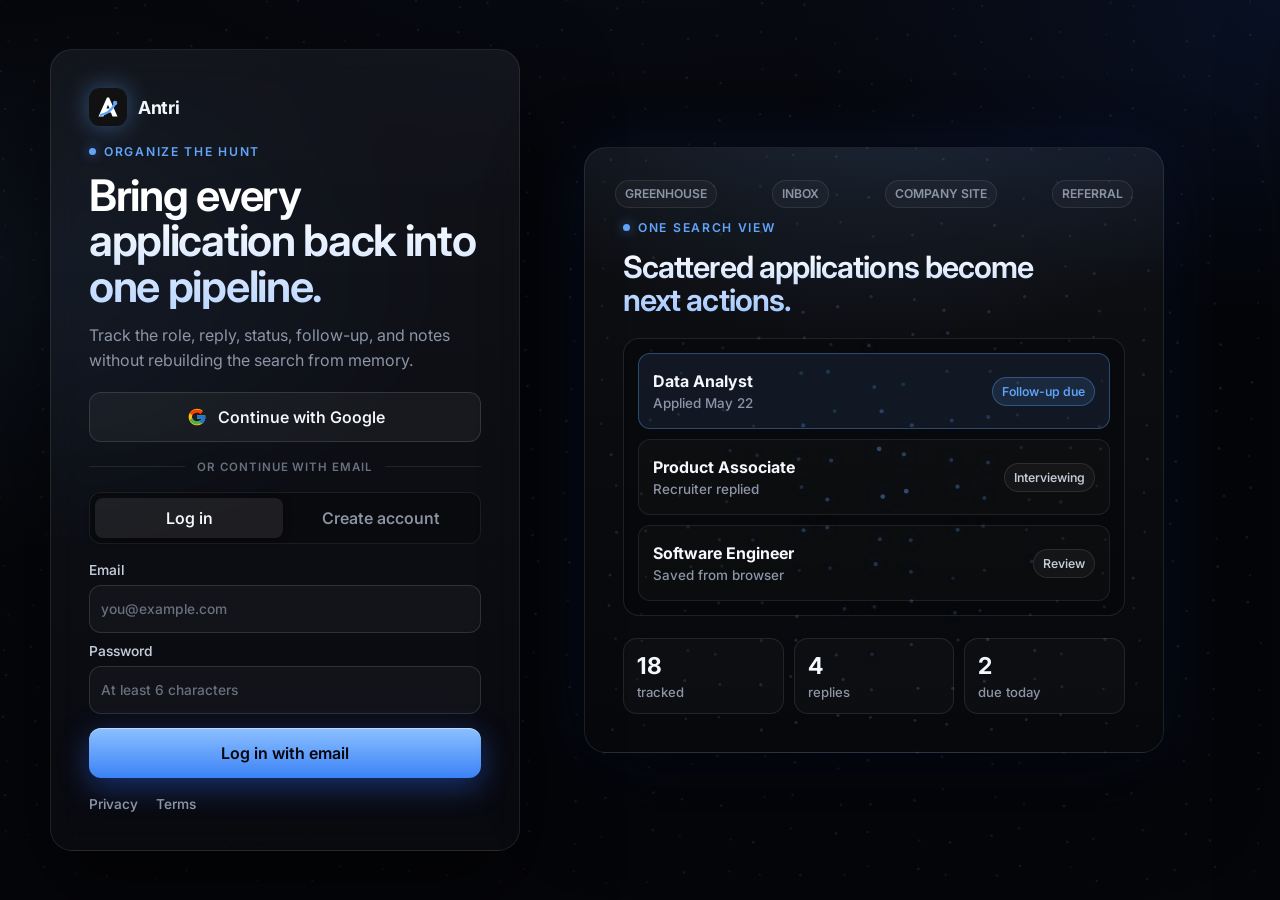
==== commit 5e5a2714: "Revamp Privacy Policy and add Terms of Service (dark-premium) - privacy.css: self-contained dark-pre" ====
--- a/index.html
+++ b/index.html
@@ -3,447 +3,491 @@
   <head>
     <meta charset="utf-8">
     <meta name="viewport" content="width=device-width, initial-scale=1">
-    <title>Antri — Organize the hunt</title>
-    <meta name="description" content="Antri is a job-search workspace that turns scattered applications, follow-ups, and replies into one calm pipeline. Free and open-source. Add cloud AI automation for $9.99/mo.">
-    <meta name="theme-color" content="#05060a">
+    <title>Antri</title>
     <link rel="icon" href="assets/antri-mark.svg">
-    <link rel="canonical" href="https://antri.xyz/">
-
-    <!-- Open Graph -->
-    <meta property="og:type" content="website">
-    <meta property="og:title" content="Antri — Organize the hunt">
-    <meta property="og:description" content="Turn scattered applications into one organized pipeline. Free, open-source, and yours to self-host.">
-    <meta property="og:url" content="https://antri.xyz/">
-    <meta property="og:image" content="https://antri.xyz/assets/antri-mark-linkedin.png">
-    <meta name="twitter:card" content="summary_large_image">
-
-    <!-- If an old extension opens /index.html?draft=..., send it to the app. -->
-    <script>
-      (function () {
-        if (/[?&]draft=/.test(window.location.search)) {
-          window.location.replace("app.html" + window.location.search + window.location.hash);
-        }
-      })();
-    </script>
-
     <link rel="preconnect" href="https://fonts.googleapis.com">
     <link rel="preconnect" href="https://fonts.gstatic.com" crossorigin>
     <link href="https://fonts.googleapis.com/css2?family=Inter:wght@400;500;600;700&display=swap" rel="stylesheet">
-    <link rel="stylesheet" href="site.css">
+    <link rel="stylesheet" href="styles.css">
+    <link rel="stylesheet" href="auth.css">
+    <link rel="stylesheet" href="app-theme.css">
   </head>
   <body>
-    <canvas id="bgCanvas" aria-hidden="true"></canvas>
-    <div class="bg-veil" aria-hidden="true"></div>
-    <div class="scroll-progress" aria-hidden="true"></div>
-
-    <div class="page" id="top">
-      <svg id="trailMap" class="trail-map" aria-hidden="true"></svg>
-
-      <!-- ============================ NAV ============================ -->
-      <header class="nav">
-        <div class="wrap nav-inner">
-          <a class="brand" href="#top" aria-label="Antri home">
-            <img class="brand-mark" src="assets/antri-mark.svg" alt="">
-            <span>Antri</span>
-          </a>
-          <button class="nav-toggle" type="button" aria-label="Toggle menu" aria-expanded="false"><span></span></button>
-          <nav class="nav-links" aria-label="Primary">
-            <a class="nav-link" data-spy href="#what">Product</a>
-            <a class="nav-link" data-spy href="#story">Why "Antri"</a>
-            <a class="nav-link" data-spy href="#features">Features</a>
-            <a class="nav-link" data-spy href="#how">How it works</a>
-            <a class="nav-link" href="pricing.html">Pricing</a>
-            <a class="nav-link" data-spy href="#contact">Contact</a>
-            <a class="nav-link" href="https://github.com/walidsuleiman/Antri" target="_blank" rel="noreferrer">GitHub</a>
-            <a class="btn btn-primary nav-cta" href="app.html">Launch app</a>
-          </nav>
-        </div>
-      </header>
-
-      <!-- ============================ HERO ============================ -->
-      <section class="section hero wrap">
-        <span class="hero-badge reveal">
-          <span class="tag">Open source</span>
-          Run it yourself, or sync in the cloud
-        </span>
-        <h1 class="reveal" data-delay="1">
-          Your job search,<br><span class="grad">organized like an ant colony.</span>
-        </h1>
-        <p class="hero-sub reveal" data-delay="2">
-          Antri turns scattered applications, follow-ups, replies, and saved roles into one calm,
-          structured pipeline — so opportunities stop slipping through the cracks.
-        </p>
-        <div class="hero-actions reveal" data-delay="3">
-          <a class="btn btn-primary btn-lg" href="app.html">
-            Start tracking — free
-            <svg viewBox="0 0 24 24" fill="none" stroke="currentColor" stroke-width="2" stroke-linecap="round" stroke-linejoin="round"><path d="M5 12h14"/><path d="m12 5 7 7-7 7"/></svg>
-          </a>
-          <a class="btn btn-ghost btn-lg" href="https://github.com/walidsuleiman/Antri" target="_blank" rel="noreferrer">
-            <svg viewBox="0 0 24 24" fill="currentColor"><path d="M12 2C6.48 2 2 6.58 2 12.25c0 4.53 2.87 8.37 6.84 9.73.5.1.68-.22.68-.49 0-.24-.01-.88-.01-1.73-2.78.62-3.37-1.37-3.37-1.37-.45-1.18-1.11-1.49-1.11-1.49-.91-.64.07-.62.07-.62 1 .07 1.53 1.06 1.53 1.06.89 1.56 2.34 1.11 2.91.85.09-.66.35-1.11.63-1.37-2.22-.26-4.56-1.14-4.56-5.05 0-1.12.39-2.03 1.03-2.74-.1-.26-.45-1.3.1-2.71 0 0 .84-.27 2.75 1.05A9.4 9.4 0 0 1 12 6.84c.85 0 1.71.12 2.51.34 1.91-1.32 2.75-1.05 2.75-1.05.55 1.41.2 2.45.1 2.71.64.71 1.03 1.62 1.03 2.74 0 3.92-2.34 4.78-4.57 5.04.36.32.68.94.68 1.9 0 1.37-.01 2.48-.01 2.82 0 .27.18.6.69.49A10.02 10.02 0 0 0 22 12.25C22 6.58 17.52 2 12 2Z"/></svg>
-            Star on GitHub
-          </a>
-        </div>
-        <p class="hero-note reveal" data-delay="4">No spreadsheet wrangling · No login required to self-host · Your data stays yours</p>
-
-        <!-- Product mock -->
-        <div class="hero-mock reveal" data-delay="3" aria-hidden="true">
-          <div class="hero-mock-frame">
-            <div class="mock-bar">
-              <span class="mock-dot"></span><span class="mock-dot"></span><span class="mock-dot"></span>
-              <span class="url">antri.xyz/app</span>
-            </div>
-            <div class="mock-body">
-              <div class="mock-side">
-                <div class="row on"></div>
-                <div class="row"></div>
-                <div class="row"></div>
-                <div class="row"></div>
-              </div>
-              <div class="mock-main">
-                <div class="mock-metrics">
-                  <div class="mock-metric"><b>18</b><span>Tracked</span></div>
-                  <div class="mock-metric"><b>9</b><span>Active</span></div>
-                  <div class="mock-metric"><b>4</b><span>Replies</span></div>
-                  <div class="mock-metric accent"><b>2</b><span>Due today</span></div>
+    <section id="authGate" class="auth-shell" aria-label="Antri account access">
+      <canvas id="authCanvas" aria-hidden="true"></canvas>
+      <div class="auth-layout">
+        <div class="auth-panel">
+          <div class="auth-brand">
+            <img class="auth-mark" src="assets/antri-mark.svg" alt="" aria-hidden="true">
+            <strong>Antri</strong>
+          </div>
+
+          <div class="auth-copy">
+            <p class="eyebrow">Organize the hunt</p>
+            <h1>Bring every application back into one pipeline.</h1>
+            <p>Track the role, reply, status, follow-up, and notes without rebuilding the search from memory.</p>
+          </div>
+
+          <div class="oauth-stack">
+            <button class="oauth-button google" type="button" id="googleAuthButton">
+              <span aria-hidden="true"><img src="assets/google-g.svg" alt=""></span>
+              Continue with Google
+            </button>
+          </div>
+
+          <div class="auth-divider"><span>or continue with email</span></div>
+
+          <div class="auth-mode" role="group" aria-label="Email account mode">
+            <button class="active" type="button" data-auth-mode="login">Log in</button>
+            <button type="button" data-auth-mode="signup">Create account</button>
+          </div>
+
+          <form id="authForm" class="auth-form">
+            <label>
+              Email
+              <input id="authEmail" type="email" autocomplete="email" required placeholder="you@example.com">
+            </label>
+            <label>
+              Password
+              <input id="authPassword" type="password" autocomplete="current-password" minlength="6" required placeholder="At least 6 characters">
+            </label>
+            <button class="primary-button auth-submit" type="submit" id="authSubmitButton">Log in with email</button>
+          </form>
+
+          <output id="authStatus" class="auth-status" aria-live="polite"></output>
+          <div class="auth-legal-links">
+            <a href="privacy.html">Privacy</a>
+            <a href="terms.html">Terms</a>
+          </div>
+        </div>
+
+        <section class="auth-preview" aria-label="Application tracking preview">
+          <div class="auth-noise" aria-hidden="true">
+            <span>Greenhouse</span>
+            <span>Inbox</span>
+            <span>Company site</span>
+            <span>Referral</span>
+          </div>
+          <div class="auth-preview-head">
+            <p class="eyebrow">One search view</p>
+            <strong>Scattered applications become next actions.</strong>
+          </div>
+          <div class="auth-preview-board" aria-hidden="true">
+            <article class="preview-job active">
+              <div>
+                <strong>Data Analyst</strong>
+                <span>Applied May 22</span>
+              </div>
+              <em>Follow-up due</em>
+            </article>
+            <article class="preview-job">
+              <div>
+                <strong>Product Associate</strong>
+                <span>Recruiter replied</span>
+              </div>
+              <em>Interviewing</em>
+            </article>
+            <article class="preview-job">
+              <div>
+                <strong>Software Engineer</strong>
+                <span>Saved from browser</span>
+              </div>
+              <em>Review</em>
+            </article>
+          </div>
+          <div class="auth-preview-metrics" aria-hidden="true">
+            <span><strong>18</strong> tracked</span>
+            <span><strong>4</strong> replies</span>
+            <span><strong>2</strong> due today</span>
+          </div>
+        </section>
+      </div>
+    </section>
+
+    <div id="appShell" class="app-shell" hidden>
+      <canvas id="appCanvas" aria-hidden="true"></canvas>
+      <aside class="sidebar" aria-label="Workspace navigation">
+        <div class="brand">
+          <img class="brand-mark" src="assets/antri-mark.svg" alt="" aria-hidden="true">
+          <div>
+            <strong>Antri</strong>
+            <span>Job search workspace</span>
+          </div>
+        </div>
+
+        <nav class="nav-list" aria-label="Primary">
+          <button class="nav-item active" type="button" data-view="pipeline" title="Pipeline">
+            <span aria-hidden="true"><svg viewBox="0 0 24 24" fill="none" stroke="currentColor" stroke-width="2" stroke-linecap="round" stroke-linejoin="round"><rect x="3" y="3" width="7" height="9" rx="1.5"/><rect x="14" y="3" width="7" height="5" rx="1.5"/><rect x="14" y="12" width="7" height="9" rx="1.5"/><rect x="3" y="16" width="7" height="5" rx="1.5"/></svg></span>
+            <span>Pipeline</span>
+          </button>
+          <button class="nav-item" type="button" data-view="followups" title="Follow-ups">
+            <span aria-hidden="true"><svg viewBox="0 0 24 24" fill="none" stroke="currentColor" stroke-width="2" stroke-linecap="round" stroke-linejoin="round"><path d="M10.27 6.6A6 6 0 0 1 18 12v3a4 4 0 0 0 1.34 3H4.66A4 4 0 0 0 6 15v-3a6 6 0 0 1 4.27-5.4Z"/><path d="M10.3 21a2 2 0 0 0 3.4 0"/></svg></span>
+            <span>Follow-ups</span>
+          </button>
+          <button class="nav-item" type="button" data-view="insights" title="Insights">
+            <span aria-hidden="true"><svg viewBox="0 0 24 24" fill="none" stroke="currentColor" stroke-width="2" stroke-linecap="round" stroke-linejoin="round"><path d="M3 3v16a2 2 0 0 0 2 2h16"/><rect x="7" y="11" width="3" height="6" rx="1"/><rect x="13" y="7" width="3" height="10" rx="1"/></svg></span>
+            <span>Insights</span>
+          </button>
+          <button class="nav-item" type="button" data-view="integrations" title="Integrations">
+            <span aria-hidden="true"><svg viewBox="0 0 24 24" fill="none" stroke="currentColor" stroke-width="2" stroke-linecap="round" stroke-linejoin="round"><path d="M9 2v5"/><path d="M15 2v5"/><path d="M6 7h12v4a6 6 0 0 1-12 0Z"/><path d="M12 17v5"/></svg></span>
+            <span>Integrations</span>
+          </button>
+        </nav>
+
+        <div class="sidebar-footer">
+          <a href="privacy.html">Privacy policy</a>
+        </div>
+      </aside>
+
+      <main class="workspace">
+        <header class="topbar">
+          <div>
+            <p class="eyebrow">Career command center</p>
+            <h1>Your job search, organized</h1>
+          </div>
+          <div class="topbar-actions">
+            <button class="ghost-button" type="button" id="importButton" title="Import JSON">Import</button>
+            <button class="ghost-button" type="button" id="exportButton" title="Export JSON">Export</button>
+            <button class="primary-button" type="button" id="openFormButton">
+              <span aria-hidden="true">+</span>
+              Add job
+            </button>
+            <button class="plan-pill" id="planPill" type="button" hidden></button>
+            <div class="account-menu" id="accountMenu">
+              <button
+                class="account-trigger"
+                type="button"
+                id="accountMenuButton"
+                aria-haspopup="menu"
+                aria-expanded="false"
+                title="Account menu"
+              >
+                <span class="account-avatar" aria-hidden="true"></span>
+                <span class="account-chevron" aria-hidden="true"></span>
+                <span class="sr-only">Open account menu</span>
+              </button>
+              <div class="account-dropdown" id="accountDropdown" role="menu" hidden>
+                <div class="account-identity">
+                  <span>Signed in as</span>
+                  <strong id="accountEmail"></strong>
                 </div>
-                <div class="mock-card">
-                  <div><div class="t">Data Analyst · Stripe</div><div class="s">Applied May 22 · Referral</div></div>
-                  <span class="mock-pill">Follow-up due</span>
-                </div>
-                <div class="mock-card">
-                  <div><div class="t">Product Associate · Linear</div><div class="s">Recruiter replied · 2d ago</div></div>
-                  <span class="mock-pill">Interviewing</span>
-                </div>
-                <div class="mock-card">
-                  <div><div class="t">Software Engineer · Vercel</div><div class="s">Saved from browser</div></div>
-                  <span class="mock-pill">Review</span>
-                </div>
-              </div>
-            </div>
-          </div>
-        </div>
-      </section>
-
-      <!-- ====================== SOURCES STRIP ====================== -->
-      <section class="wrap" style="padding-bottom: clamp(30px,5vw,60px)">
-        <p class="marquee-label reveal">Pulls applications together from everywhere you apply</p>
-        <div class="source-row reveal" data-delay="1">
-          <span class="source-chip">LinkedIn</span>
-          <span class="source-chip">Indeed</span>
-          <span class="source-chip">Greenhouse</span>
-          <span class="source-chip">Lever</span>
-          <span class="source-chip">Workday</span>
-          <span class="source-chip">Company sites</span>
-          <span class="source-chip">Referrals</span>
-          <span class="source-chip">Recruiter emails</span>
-        </div>
-      </section>
-
-      <!-- ======================= WHAT IS ANTRI ======================= -->
-      <section class="section wrap" id="what" data-trail-stop>
-        <div class="section-head reveal">
-          <span class="eyebrow">What is Antri</span>
-          <h2 class="h2">A workspace built around the job hunt — not another spreadsheet.</h2>
-          <p class="lead">
-            Most people apply across a dozen places at once. Antri makes every application a
-            structured record, then surfaces what actually needs your attention next.
-          </p>
-        </div>
-
-        <div class="bento">
-          <article class="card span-3 tall reveal">
-            <div class="card-icon">
-              <svg viewBox="0 0 24 24" fill="none" stroke="currentColor" stroke-width="2" stroke-linecap="round" stroke-linejoin="round"><path d="M8 6h13"/><path d="M8 12h13"/><path d="M8 18h13"/><path d="M3 6h.01"/><path d="M3 12h.01"/><path d="M3 18h.01"/></svg>
-            </div>
-            <h3>Every application, one pipeline</h3>
-            <p>Role, company, status, source, compensation, contact, notes, and the link — captured per application and never scattered across tabs again.</p>
+                <div class="account-plan" id="accountPlan"></div>
+                <button class="account-action plan-action" type="button" id="planActionButton" role="menuitem" hidden></button>
+                <a class="account-action" href="privacy.html" role="menuitem">Privacy policy</a>
+                <a class="account-action" href="terms.html" role="menuitem">Terms of service</a>
+                <button class="account-action" type="button" id="signOutButton" role="menuitem">Sign out</button>
+              </div>
+            </div>
+            <input id="importFile" type="file" accept="application/json" hidden>
+          </div>
+        </header>
+        <output id="syncStatus" class="sync-status" aria-live="polite"></output>
+
+        <section class="metric-grid" aria-label="Application summary">
+          <article class="metric">
+            <span>Total applications</span>
+            <strong id="totalApplications">0</strong>
           </article>
-
-          <article class="card span-3 tall reveal" data-delay="1">
-            <div class="card-icon">
-              <svg viewBox="0 0 24 24" fill="none" stroke="currentColor" stroke-width="2" stroke-linecap="round" stroke-linejoin="round"><path d="M12 3v18"/><path d="m5 10 7-7 7 7"/></svg>
-            </div>
-            <h3>Follow-ups that surface themselves</h3>
-            <p>Antri keeps upcoming and overdue next actions in view, so you follow up at the right time instead of from memory.</p>
+          <article class="metric">
+            <span>Active pipeline</span>
+            <strong id="activeApplications">0</strong>
           </article>
-
-          <article class="card span-2 reveal">
-            <div class="stat-big">13</div>
-            <p style="margin-top:8px">structured fields tracked per application</p>
+          <article class="metric">
+            <span>Heard back</span>
+            <strong id="heardBackCount">0</strong>
           </article>
-          <article class="card span-2 reveal" data-delay="1">
-            <div class="stat-big">$0</div>
-            <p style="margin-top:8px">to self-host the entire tool, forever</p>
+          <article class="metric accent">
+            <span>Follow-ups due</span>
+            <strong id="followUpCount">0</strong>
           </article>
-          <article class="card span-2 reveal" data-delay="2">
-            <div class="stat-big">1</div>
-            <p style="margin-top:8px">calm view instead of a pile of open tabs</p>
-          </article>
-        </div>
-      </section>
-
-      <!-- ===================== THE NAME / ANTS ====================== -->
-      <section class="section wrap" id="story" data-trail-stop>
-        <div class="section-head story-head reveal">
-          <span class="eyebrow">Why it's called Antri</span>
-          <h2 class="h2">Ants don't lose track. Neither should you.</h2>
-          <p class="lead">
-            The name <strong>Antri</strong> comes from <strong>ants</strong> — nature's most organized,
-            persistent, and systematic foragers. A single ant leaves a trail; the colony turns thousands
-            of tiny, scattered actions into one coordinated system that always finds its way back.
-          </p>
-          <p class="lead" style="margin-top:14px">
-            A job search works exactly the same way. Small actions — apply, follow up, log a reply — add up.
-            Antri is the trail that keeps them organized so nothing gets lost. Follow it down this page.
-          </p>
-        </div>
-
-        <div class="story-points">
-          <div class="story-point reveal">
-            <span class="n">01</span>
-            <h4>Organized</h4>
-            <p>Each application is a clean, structured record — not a row you have to decode.</p>
-          </div>
-          <div class="story-point reveal" data-delay="1">
-            <span class="n">02</span>
-            <h4>Persistent</h4>
-            <p>Follow-ups and overdue actions stay visible until they're done.</p>
-          </div>
-          <div class="story-point reveal" data-delay="2">
-            <span class="n">03</span>
-            <h4>Systematic</h4>
-            <p>Insights show which sources respond, so you work the pipeline, not the chaos.</p>
-          </div>
-        </div>
-      </section>
-
-      <!-- ======================== FEATURES ========================= -->
-      <section class="section wrap" id="features" data-trail-stop>
-        <div class="section-head center reveal">
-          <span class="eyebrow center">Everything in the box</span>
-          <h2 class="h2">Built to do the boring tracking for you.</h2>
-          <p class="lead">From capturing a posting to knowing what to do next — Antri covers the whole loop.</p>
-        </div>
-
-        <div class="grid grid-3">
-          <article class="card reveal">
-            <div class="card-icon"><svg viewBox="0 0 24 24" fill="none" stroke="currentColor" stroke-width="2" stroke-linecap="round" stroke-linejoin="round"><path d="m12 3-1.9 5.8a2 2 0 0 1-1.3 1.3L3 12l5.8 1.9a2 2 0 0 1 1.3 1.3L12 21l1.9-5.8a2 2 0 0 1 1.3-1.3L21 12l-5.8-1.9a2 2 0 0 1-1.3-1.3Z"/></svg></div>
-            <h3>Smart Add</h3>
-            <p>Paste a job link and Antri prefills the role, company, location, compensation, source, and notes into a ready-to-review draft.</p>
-          </article>
-          <article class="card reveal" data-delay="1">
-            <div class="card-icon"><svg viewBox="0 0 24 24" fill="none" stroke="currentColor" stroke-width="2" stroke-linecap="round" stroke-linejoin="round"><path d="M19.4 7.34 16.66 4.6A2 2 0 0 0 14 4.53l-9 9V19h5.47l9-9a2 2 0 0 0-.07-2.66Z"/><path d="m15 5 4 4"/><path d="M9 8h.01"/></svg></div>
-            <h3>Browser saver extension</h3>
-            <p>One click on LinkedIn, Indeed, or Workday captures the rendered posting and opens a prefilled draft — even on sites that block fetching.</p>
-          </article>
-          <article class="card reveal" data-delay="2">
-            <div class="card-icon"><svg viewBox="0 0 24 24" fill="none" stroke="currentColor" stroke-width="2" stroke-linecap="round" stroke-linejoin="round"><path d="M3 3v16a2 2 0 0 0 2 2h16"/><path d="m7 14 4-4 3 3 5-5"/></svg></div>
-            <h3>Pipeline insights</h3>
-            <p>See total applications, active opportunities, replies, and due follow-ups — plus status distribution and which sources respond.</p>
-          </article>
-          <article class="card reveal">
-            <div class="card-icon"><svg viewBox="0 0 24 24" fill="none" stroke="currentColor" stroke-width="2" stroke-linecap="round" stroke-linejoin="round"><path d="M10.27 6.6A6 6 0 0 0 18 12v3a4 4 0 0 0 1.34 3H4.66A4 4 0 0 0 6 15v-3a6 6 0 0 1 4.27-5.4Z"/><path d="M10.3 21a2 2 0 0 0 3.4 0"/></svg></div>
-            <h3>Follow-up tracking</h3>
-            <p>Upcoming and overdue actions stay front and center, so the right nudge happens at the right moment.</p>
-          </article>
-          <article class="card reveal" data-delay="1">
-            <div class="card-icon"><svg viewBox="0 0 24 24" fill="none" stroke="currentColor" stroke-width="2" stroke-linecap="round" stroke-linejoin="round"><circle cx="11" cy="11" r="7"/><path d="m21 21-4.3-4.3"/></svg></div>
-            <h3>Search, filter & sort</h3>
-            <p>Find any role instantly by company, status, source, location, or notes. Sort by date, priority, or follow-up.</p>
-          </article>
-          <article class="card reveal" data-delay="2">
-            <div class="card-icon"><svg viewBox="0 0 24 24" fill="none" stroke="currentColor" stroke-width="2" stroke-linecap="round" stroke-linejoin="round"><path d="M21 15v4a2 2 0 0 1-2 2H5a2 2 0 0 1-2-2v-4"/><path d="m7 10 5 5 5-5"/><path d="M12 15V3"/></svg></div>
-            <h3>Import & export</h3>
-            <p>Your data is portable. Export to JSON or CSV anytime, and import Antri JSON to pick up where you left off.</p>
-          </article>
-        </div>
-      </section>
-
-      <!-- ======================= HOW IT WORKS ====================== -->
-      <section class="section wrap" id="how" data-trail-stop>
-        <div class="section-head center reveal">
-          <span class="eyebrow center">How it works</span>
-          <h2 class="h2">Three steps from chaos to pipeline.</h2>
-        </div>
-        <div class="steps">
-          <article class="step reveal">
-            <div class="num">STEP 01</div>
-            <h3>Capture</h3>
-            <p>Paste a job link, use the browser extension, or add a role by hand. Antri builds a structured draft in seconds.</p>
-          </article>
-          <article class="step reveal" data-delay="1">
-            <div class="num">STEP 02</div>
-            <h3>Organize</h3>
-            <p>Set status, priority, source, and a follow-up date. Every application lands in one clean, searchable pipeline.</p>
-          </article>
-          <article class="step reveal" data-delay="2">
-            <div class="num">STEP 03</div>
-            <h3>Act</h3>
-            <p>Antri surfaces what's due and what's working, so you follow up on time and lean into the sources that reply.</p>
-          </article>
-        </div>
-      </section>
-
-      <!-- ====================== OPEN SOURCE ======================== -->
-      <section class="section wrap" id="opensource" data-trail-stop>
-        <div class="band">
-          <div class="reveal">
-            <span class="eyebrow">Open source &amp; yours</span>
-            <h2 class="h2">Free forever. Run it your way.</h2>
-            <p class="lead">
-              Antri is fully open-source. Use it free in the cloud at <strong>antri.xyz</strong>, or clone the
-              repo and run the whole thing yourself — no paywall, no lock-in, no telemetry.
-            </p>
-            <ul class="band-list">
-              <li><span class="check"><svg viewBox="0 0 24 24" fill="none" stroke="currentColor" stroke-width="3" stroke-linecap="round" stroke-linejoin="round"><path d="M20 6 9 17l-5-5"/></svg></span> Dependency-free static app — HTML, CSS &amp; JS</li>
-              <li><span class="check"><svg viewBox="0 0 24 24" fill="none" stroke="currentColor" stroke-width="3" stroke-linecap="round" stroke-linejoin="round"><path d="M20 6 9 17l-5-5"/></svg></span> Self-host locally or on any cloud you like</li>
-              <li><span class="check"><svg viewBox="0 0 24 24" fill="none" stroke="currentColor" stroke-width="3" stroke-linecap="round" stroke-linejoin="round"><path d="M20 6 9 17l-5-5"/></svg></span> Your data stays in your own storage</li>
-            </ul>
-            <div class="hero-actions" style="justify-content:flex-start;margin-top:30px">
-              <a class="btn btn-primary" href="https://github.com/walidsuleiman/Antri" target="_blank" rel="noreferrer">View the repo</a>
-              <a class="btn btn-ghost" href="app.html">Use it on the cloud</a>
-            </div>
-          </div>
-          <div class="code-block reveal" data-delay="1">
-            <div class="head">
-              <span class="mock-dot"></span><span class="mock-dot"></span><span class="mock-dot"></span>
-              <span style="margin-left:8px">terminal</span>
-            </div>
-            <pre><span class="c"># clone and run Antri yourself</span>
-git clone https://github.com/<span class="k">walidsuleiman</span>/Antri
-cd Antri
-python server.py
-
-<span class="c"># then open</span>
-<span class="k">http://127.0.0.1:4173/</span></pre>
-          </div>
-        </div>
-      </section>
-
-      <!-- ===================== PRICING TEASER ====================== -->
-      <section class="section wrap" id="pricing-teaser" data-trail-stop>
-        <div class="section-head center reveal">
-          <span class="eyebrow center">Pricing</span>
-          <h2 class="h2">Free to track. Pay only for the automation.</h2>
-          <p class="lead">The core tracker is free and open-source. The optional Pro tier adds AI automation, the cloud-synced extension, and your account synced across every device.</p>
-        </div>
-        <div class="price-grid reveal" data-delay="1">
-          <div class="price-card">
-            <h3>Open Source</h3>
-            <p class="tagline">Self-host or use on the cloud</p>
-            <div class="price-amount"><span class="amt">$0</span><span class="per">/ forever</span></div>
-            <p class="price-sub">No account required to self-host</p>
-            <a class="btn btn-ghost" href="app.html">Start free</a>
-            <ul class="price-features">
-              <li><span class="check"><svg viewBox="0 0 24 24" fill="none" stroke="currentColor" stroke-width="3" stroke-linecap="round" stroke-linejoin="round"><path d="M20 6 9 17l-5-5"/></svg></span> Full application pipeline &amp; insights</li>
-              <li><span class="check"><svg viewBox="0 0 24 24" fill="none" stroke="currentColor" stroke-width="3" stroke-linecap="round" stroke-linejoin="round"><path d="M20 6 9 17l-5-5"/></svg></span> Smart Add &amp; import / export</li>
-              <li><span class="check"><svg viewBox="0 0 24 24" fill="none" stroke="currentColor" stroke-width="3" stroke-linecap="round" stroke-linejoin="round"><path d="M20 6 9 17l-5-5"/></svg></span> 100% open-source, no lock-in</li>
-            </ul>
-          </div>
-          <div class="price-card featured">
-            <span class="price-flag">Most popular</span>
-            <h3>Antri Pro</h3>
-            <p class="tagline">AI automation, synced everywhere</p>
-            <div class="price-amount"><span class="amt">$9.99</span><span class="per">/ month</span></div>
-            <p class="price-sub trial">Try 3 days free — then $9.99/month.</p>
-            <a class="btn btn-primary" href="pricing.html">See what's included</a>
-            <ul class="price-features">
-              <li><span class="check"><svg viewBox="0 0 24 24" fill="none" stroke="currentColor" stroke-width="3" stroke-linecap="round" stroke-linejoin="round"><path d="M20 6 9 17l-5-5"/></svg></span> Everything in Open Source</li>
-              <li><span class="check"><svg viewBox="0 0 24 24" fill="none" stroke="currentColor" stroke-width="3" stroke-linecap="round" stroke-linejoin="round"><path d="M20 6 9 17l-5-5"/></svg></span> AI automation + the cloud extension</li>
-              <li><span class="check"><svg viewBox="0 0 24 24" fill="none" stroke="currentColor" stroke-width="3" stroke-linecap="round" stroke-linejoin="round"><path d="M20 6 9 17l-5-5"/></svg></span> Synced across every device you use</li>
-            </ul>
-          </div>
-        </div>
-        <p class="reveal" style="text-align:center;margin-top:26px">
-          <a class="nav-link" href="pricing.html" style="color:var(--accent)">Compare plans in detail →</a>
-        </p>
-      </section>
-
-      <!-- ======================== CONTACT ========================== -->
-      <section class="section wrap" id="contact" data-trail-stop>
-        <div class="section-head center reveal">
-          <span class="eyebrow center">Contact</span>
-          <h2 class="h2">Questions, feedback, or just want to say hi?</h2>
-          <p class="lead">Antri is built in the open. Reach out, open an issue, or follow along.</p>
-        </div>
-        <div class="contact-grid">
-          <a class="contact-card reveal" href="mailto:me@walidsuleiman.com">
-            <span class="card-icon"><svg viewBox="0 0 24 24" fill="none" stroke="currentColor" stroke-width="2" stroke-linecap="round" stroke-linejoin="round"><rect x="2" y="4" width="20" height="16" rx="2"/><path d="m22 7-8.97 5.7a1.94 1.94 0 0 1-2.06 0L2 7"/></svg></span>
-            <span class="label">Email</span>
-            <span class="value">me@walidsuleiman.com</span>
-          </a>
-          <a class="contact-card reveal" data-delay="1" href="https://github.com/walidsuleiman/Antri" target="_blank" rel="noreferrer">
-            <span class="card-icon"><svg viewBox="0 0 24 24" fill="currentColor"><path d="M12 2C6.48 2 2 6.58 2 12.25c0 4.53 2.87 8.37 6.84 9.73.5.1.68-.22.68-.49 0-.24-.01-.88-.01-1.73-2.78.62-3.37-1.37-3.37-1.37-.45-1.18-1.11-1.49-1.11-1.49-.91-.64.07-.62.07-.62 1 .07 1.53 1.06 1.53 1.06.89 1.56 2.34 1.11 2.91.85.09-.66.35-1.11.63-1.37-2.22-.26-4.56-1.14-4.56-5.05 0-1.12.39-2.03 1.03-2.74-.1-.26-.45-1.3.1-2.71 0 0 .84-.27 2.75 1.05A9.4 9.4 0 0 1 12 6.84c.85 0 1.71.12 2.51.34 1.91-1.32 2.75-1.05 2.75-1.05.55 1.41.2 2.45.1 2.71.64.71 1.03 1.62 1.03 2.74 0 3.92-2.34 4.78-4.57 5.04.36.32.68.94.68 1.9 0 1.37-.01 2.48-.01 2.82 0 .27.18.6.69.49A10.02 10.02 0 0 0 22 12.25C22 6.58 17.52 2 12 2Z"/></svg></span>
-            <span class="label">Open source</span>
-            <span class="value">github.com/walidsuleiman/Antri</span>
-          </a>
-          <a class="contact-card reveal" data-delay="2" href="app.html">
-            <span class="card-icon"><svg viewBox="0 0 24 24" fill="none" stroke="currentColor" stroke-width="2" stroke-linecap="round" stroke-linejoin="round"><path d="M5 12h14"/><path d="m12 5 7 7-7 7"/></svg></span>
-            <span class="label">Try it</span>
-            <span class="value">Launch the Antri app</span>
-          </a>
-        </div>
-      </section>
-
-      <!-- ========================== CTA ============================ -->
-      <section class="section wrap">
-        <div class="cta reveal">
-          <span class="eyebrow center">Organize the hunt</span>
-          <h2>Stop tracking from memory.</h2>
-          <p class="lead">Bring every application into one pipeline today — free, open-source, and yours.</p>
-          <div class="hero-actions">
-            <a class="btn btn-primary btn-lg" href="app.html">Launch Antri free</a>
-            <a class="btn btn-ghost btn-lg" href="pricing.html">View pricing</a>
-          </div>
-        </div>
-      </section>
-
-      <!-- ========================= FOOTER ========================== -->
-      <footer class="footer">
-        <div class="wrap">
-          <div class="footer-top">
-            <div class="footer-brand">
-              <a class="brand" href="#top"><img class="brand-mark" src="assets/antri-mark.svg" alt=""><span>Antri</span></a>
-              <p>The organized way to run a job search. Inspired by ants — systematic, persistent, and always finding the way back.</p>
-            </div>
-            <div class="footer-cols">
-              <div class="footer-col">
-                <h4>Product</h4>
-                <a href="#what">What is Antri</a>
-                <a href="#features">Features</a>
-                <a href="#how">How it works</a>
-                <a href="pricing.html">Pricing</a>
-                <a href="app.html">Launch app</a>
-              </div>
-              <div class="footer-col">
-                <h4>Project</h4>
-                <a href="https://github.com/walidsuleiman/Antri" target="_blank" rel="noreferrer">GitHub</a>
-                <a href="#opensource">Self-host</a>
-                <a href="#story">Why "Antri"</a>
-                <a href="privacy.html">Privacy</a>
-              </div>
-              <div class="footer-col">
-                <h4>Contact</h4>
-                <a href="mailto:me@walidsuleiman.com">Email</a>
-                <a href="#contact">Get in touch</a>
-              </div>
-            </div>
-          </div>
-          <div class="footer-bottom">
-            <span>© <span id="year">2026</span> Antri · Organize the hunt.</span>
-            <div class="socials">
-              <a href="https://github.com/walidsuleiman/Antri" target="_blank" rel="noreferrer" aria-label="GitHub">
-                <svg viewBox="0 0 24 24" fill="currentColor"><path d="M12 2C6.48 2 2 6.58 2 12.25c0 4.53 2.87 8.37 6.84 9.73.5.1.68-.22.68-.49 0-.24-.01-.88-.01-1.73-2.78.62-3.37-1.37-3.37-1.37-.45-1.18-1.11-1.49-1.11-1.49-.91-.64.07-.62.07-.62 1 .07 1.53 1.06 1.53 1.06.89 1.56 2.34 1.11 2.91.85.09-.66.35-1.11.63-1.37-2.22-.26-4.56-1.14-4.56-5.05 0-1.12.39-2.03 1.03-2.74-.1-.26-.45-1.3.1-2.71 0 0 .84-.27 2.75 1.05A9.4 9.4 0 0 1 12 6.84c.85 0 1.71.12 2.51.34 1.91-1.32 2.75-1.05 2.75-1.05.55 1.41.2 2.45.1 2.71.64.71 1.03 1.62 1.03 2.74 0 3.92-2.34 4.78-4.57 5.04.36.32.68.94.68 1.9 0 1.37-.01 2.48-.01 2.82 0 .27.18.6.69.49A10.02 10.02 0 0 0 22 12.25C22 6.58 17.52 2 12 2Z"/></svg>
-              </a>
-              <a href="mailto:me@walidsuleiman.com" aria-label="Email">
-                <svg viewBox="0 0 24 24" fill="none" stroke="currentColor" stroke-width="2" stroke-linecap="round" stroke-linejoin="round"><rect x="2" y="4" width="20" height="16" rx="2"/><path d="m22 7-8.97 5.7a1.94 1.94 0 0 1-2.06 0L2 7"/></svg>
-              </a>
-            </div>
-          </div>
-        </div>
-      </footer>
+        </section>
+
+        <section class="controls" aria-label="Filters">
+          <div class="filter-topline">
+            <label class="search-field">
+              <span aria-hidden="true">?</span>
+              <input id="searchInput" type="search" placeholder="Search role, company, location, notes">
+            </label>
+            <div class="control-row">
+              <select id="statusFilter" aria-label="Filter by status">
+                <option value="all">All statuses</option>
+              </select>
+              <select id="sortSelect" aria-label="Sort applications">
+                <option value="date-desc">Newest to oldest</option>
+                <option value="date-asc">Oldest to newest</option>
+                <option value="role-asc">Alphabetical A-Z</option>
+                <option value="role-desc">Alphabetical Z-A</option>
+                <option value="company-asc">Company A-Z</option>
+                <option value="company-desc">Company Z-A</option>
+                <option value="followup">Follow-up date</option>
+                <option value="priority">Priority</option>
+              </select>
+            </div>
+          </div>
+          <div class="source-filter">
+            <span class="filter-label">Source</span>
+            <div id="sourceFilters" class="source-filters" aria-label="Filter by source"></div>
+          </div>
+        </section>
+
+        <section id="pipelineView" class="view active-view" aria-label="Applications">
+          <div class="section-head">
+            <div>
+              <h2>Applications</h2>
+              <p id="resultCount">0 records</p>
+            </div>
+            <button class="ghost-button" type="button" id="csvButton">Download CSV</button>
+          </div>
+          <div id="jobList" class="job-list"></div>
+          <div id="emptyState" class="empty-state" hidden>
+            <strong>No applications match this view.</strong>
+            <span>Add a job or adjust your filters.</span>
+          </div>
+        </section>
+
+        <section id="followupsView" class="view" aria-label="Follow-ups">
+          <div class="section-head">
+            <div>
+              <h2>Follow-ups</h2>
+              <p>Upcoming and overdue next actions</p>
+            </div>
+          </div>
+          <div id="followupList" class="timeline"></div>
+        </section>
+
+        <section id="insightsView" class="view" aria-label="Insights">
+          <div class="section-head">
+            <div>
+              <h2>Insights</h2>
+              <p>Status mix, response rate, and sources</p>
+            </div>
+          </div>
+          <div class="insight-layout">
+            <div class="chart-panel">
+              <h3>Status distribution</h3>
+              <div id="statusChart" class="status-chart"></div>
+            </div>
+            <div class="chart-panel">
+              <h3>Source performance</h3>
+              <div id="sourceChart" class="source-chart"></div>
+            </div>
+          </div>
+        </section>
+
+        <section id="integrationsView" class="view" aria-label="Integrations">
+          <div class="section-head">
+            <div>
+              <h2>Integrations</h2>
+              <p>Email connectors to automate your tracking</p>
+            </div>
+          </div>
+          <div class="integration-grid">
+            <article class="integration-card">
+              <div class="integration-logo" aria-hidden="true">
+                <svg viewBox="0 0 48 48" xmlns="http://www.w3.org/2000/svg">
+                  <path fill="#4caf50" d="M45 16.2l-5 2.75-5 4.75L35 40h7c1.657 0 3-1.343 3-3V16.2z"/>
+                  <path fill="#1e88e5" d="M3 16.2l3.614 1.71L13 23.7V40H6c-1.657 0-3-1.343-3-3V16.2z"/>
+                  <polygon fill="#e53935" points="35,11.2 24,19.45 13,11.2 12,17 13,23.7 24,31.95 35,23.7 36,17"/>
+                  <path fill="#c62828" d="M3 12.298V16.2l10 7.5V11.2L9.876 8.859C9.132 8.301 8.228 8 7.298 8 4.924 8 3 9.924 3 12.298z"/>
+                  <path fill="#fbc02d" d="M45 12.298V16.2l-10 7.5V11.2l3.124-2.341C38.868 8.301 39.772 8 40.702 8 43.076 8 45 9.924 45 12.298z"/>
+                </svg>
+              </div>
+              <div>
+                <h3>Gmail</h3>
+                <p>Detect recruiter replies, parse interview invites, and attach email threads to applications.</p>
+              </div>
+              <span class="soon">Coming soon</span>
+            </article>
+            <article class="integration-card">
+              <div class="integration-logo" aria-hidden="true">
+                <svg viewBox="0 0 48 48" xmlns="http://www.w3.org/2000/svg">
+                  <path fill="#0a2767" d="M44 24l-9-5v10z"/>
+                  <rect x="25" y="14" width="19" height="20" rx="1.5" fill="#28a8ea"/>
+                  <path fill="#0078d4" d="M25 14h19v3l-9.5 6L25 17z"/>
+                  <rect x="4" y="9" width="24" height="30" rx="3.5" fill="#0364b8"/>
+                  <ellipse cx="16" cy="24" rx="7.4" ry="8.2" fill="none" stroke="#fff" stroke-width="3.4"/>
+                </svg>
+              </div>
+              <div>
+                <h3>Outlook</h3>
+                <p>Sync hiring emails, calendar follow-ups, and company contacts from Microsoft accounts.</p>
+              </div>
+              <span class="soon">Coming soon</span>
+            </article>
+          </div>
+        </section>
+      </main>
     </div>
 
-    <script src="site.js"></script>
+    <div id="drawerBackdrop" class="drawer-backdrop" hidden></div>
+    <aside id="jobDrawer" class="drawer" aria-label="Job application form" aria-hidden="true" inert>
+      <form id="jobForm">
+        <div class="drawer-head">
+          <div>
+            <p class="eyebrow">Application record</p>
+            <h2 id="drawerTitle">Add job</h2>
+          </div>
+          <button class="drawer-close" type="button" id="closeDrawerButton" title="Close job form" aria-label="Close job form">
+            <span aria-hidden="true"></span>
+          </button>
+        </div>
+
+        <input type="hidden" id="jobId">
+
+        <section class="smart-add" id="smartAdd" aria-label="Smart add">
+          <div class="smart-add-head">
+            <div>
+              <p class="smart-kicker">Smart Add</p>
+              <h3>Turn a posting into a draft.</h3>
+              <p>Paste a job link first. Add job text only when a site blocks extraction.</p>
+            </div>
+            <span id="smartResult" class="smart-result" aria-live="polite"></span>
+          </div>
+          <label class="full-span">
+            Job post link
+            <input id="smartUrlInput" type="url" placeholder="Paste LinkedIn, Indeed, Greenhouse, Lever, Workday, or company job URL">
+          </label>
+          <label class="full-span">
+            Optional fallback text
+            <textarea id="smartTextInput" rows="4" placeholder="If the link fails, paste the visible job post text here"></textarea>
+          </label>
+          <div class="smart-add-actions">
+            <button class="ghost-button" type="button" id="extractTextButton">Extract from text</button>
+            <button class="ghost-button" type="button" id="clearSmartButton">Clear</button>
+            <button class="primary-button" type="button" id="extractUrlButton">Extract from link</button>
+          </div>
+          <div class="smart-lock" id="smartLock" hidden>
+            <div class="smart-lock-inner">
+              <span class="lock-badge">
+                <svg viewBox="0 0 24 24" fill="none" stroke="currentColor" stroke-width="2" stroke-linecap="round" stroke-linejoin="round"><rect x="4" y="11" width="16" height="10" rx="2"/><path d="M8 11V7a4 4 0 0 1 8 0v4"/></svg>
+                Pro feature
+              </span>
+              <strong>Turn any job link into a filled draft</strong>
+              <p>Smart Add and the browser extension are part of Antri Pro.</p>
+              <button class="primary-button" type="button" id="smartLockUpgrade">Upgrade to Pro</button>
+            </div>
+          </div>
+        </section>
+
+        <div class="form-grid">
+          <label>
+            Job role
+            <input id="roleInput" required placeholder="Product Manager">
+          </label>
+          <label>
+            Company
+            <input id="companyInput" required placeholder="Acme Inc.">
+          </label>
+          <label>
+            Location
+            <input id="locationInput" placeholder="New York, NY or Remote">
+          </label>
+          <label>
+            Date applied
+            <input id="dateAppliedInput" type="date" required>
+          </label>
+          <label>
+            Status
+            <select id="statusInput"></select>
+          </label>
+          <label>
+            Heard back?
+            <select id="heardBackInput">
+              <option value="false">No</option>
+              <option value="true">Yes</option>
+            </select>
+          </label>
+          <label>
+            Priority
+            <select id="priorityInput">
+              <option value="High">High</option>
+              <option value="Medium" selected>Medium</option>
+              <option value="Low">Low</option>
+            </select>
+          </label>
+          <label>
+            Compensation
+            <input id="compensationInput" placeholder="$90k-$115k">
+          </label>
+          <label>
+            Source
+            <input id="sourceInput" placeholder="LinkedIn, referral, company site">
+          </label>
+          <label>
+            Contact
+            <input id="contactInput" placeholder="Recruiter or hiring manager">
+          </label>
+          <label>
+            Job post URL
+            <input id="urlInput" type="url" placeholder="https://">
+          </label>
+          <label>
+            Follow-up date
+            <input id="followUpInput" type="date">
+          </label>
+          <label class="full-span">
+            Notes
+            <textarea id="notesInput" rows="5" placeholder="Interview details, requirements, reminders, email thread notes"></textarea>
+          </label>
+        </div>
+
+        <div class="drawer-actions">
+          <p class="ai-review-notice">AntriAI can make mistakes. Please review details before saving.</p>
+          <button class="danger-button" type="button" id="deleteButton">Delete</button>
+          <div>
+            <button class="ghost-button" type="button" id="cancelButton">Cancel</button>
+            <button class="primary-button" type="submit">Save job</button>
+          </div>
+        </div>
+      </form>
+    </aside>
+
+    <div id="upgradeBackdrop" class="upgrade-backdrop" hidden></div>
+    <div id="upgradeModal" class="upgrade-modal" role="dialog" aria-modal="true" aria-labelledby="upgradeTitle" aria-hidden="true" hidden>
+      <button class="upgrade-close" type="button" id="upgradeClose" aria-label="Close">
+        <svg viewBox="0 0 24 24" fill="none" stroke="currentColor" stroke-width="2" stroke-linecap="round" stroke-linejoin="round"><path d="M18 6 6 18"/><path d="m6 6 12 12"/></svg>
+      </button>
+      <span class="eyebrow">Antri Pro</span>
+      <h2 id="upgradeTitle">Unlock unlimited tracking</h2>
+      <p id="upgradeReason" class="upgrade-reason">Go beyond the free plan with automation and unlimited applications.</p>
+      <div class="upgrade-price"><span class="amt">$9.99</span><span class="per">/ month</span></div>
+      <p class="upgrade-trial">Start with a <strong>3-day free trial</strong> — then $9.99/month. Cancel anytime.</p>
+      <ul class="upgrade-feats">
+        <li><svg viewBox="0 0 24 24" fill="none" stroke="currentColor" stroke-width="3" stroke-linecap="round" stroke-linejoin="round"><path d="M20 6 9 17l-5-5"/></svg> Unlimited applications (Free is capped at 50)</li>
+        <li><svg viewBox="0 0 24 24" fill="none" stroke="currentColor" stroke-width="3" stroke-linecap="round" stroke-linejoin="round"><path d="M20 6 9 17l-5-5"/></svg> Smart Add — paste a link, get a filled draft</li>
+        <li><svg viewBox="0 0 24 24" fill="none" stroke="currentColor" stroke-width="3" stroke-linecap="round" stroke-linejoin="round"><path d="M20 6 9 17l-5-5"/></svg> The browser extension</li>
+        <li><svg viewBox="0 0 24 24" fill="none" stroke="currentColor" stroke-width="3" stroke-linecap="round" stroke-linejoin="round"><path d="M20 6 9 17l-5-5"/></svg> Cancel anytime</li>
+      </ul>
+      <button class="primary-button" type="button" id="upgradeCheckout">Start 3-day free trial</button>
+      <output id="upgradeStatus" class="upgrade-status" aria-live="polite"></output>
+      <p class="upgrade-fine">Secure checkout via Stripe. By continuing you agree to our <a href="terms.html" target="_blank" rel="noreferrer">Terms</a> &amp; <a href="privacy.html" target="_blank" rel="noreferrer">Privacy Policy</a>.</p>
+    </div>
+
+    <template id="jobCardTemplate">
+      <article class="job-card">
+        <div class="job-card-main">
+          <div>
+            <div class="job-title-row">
+              <h3></h3>
+              <span class="priority-pill"></span>
+            </div>
+            <p class="company-line"></p>
+          </div>
+          <span class="status-pill"></span>
+        </div>
+        <div class="job-meta"></div>
+        <p class="job-notes"></p>
+        <div class="job-actions">
+          <a class="job-link" target="_blank" rel="noreferrer">Open posting</a>
+          <button class="ghost-button small" type="button">Edit</button>
+        </div>
+      </article>
+    </template>
+
+    <script src="auth-visual.js?v=login-revamp-1"></script>
+    <script src="app-visual.js?v=app-revamp-1"></script>
+    <script src="auth-config.js?v=draft-login-1"></script>
+    <script src="auth-client.js?v=draft-login-1"></script>
+    <script src="app.js?v=draft-login-1"></script>
   </body>
 </html>
--- a/styles.css
+++ b/styles.css
@@ -0,0 +1,1698 @@
+:root {
+  color-scheme: light dark;
+  --bg: #ffffff;
+  --sidebar-bg: #f5f5f5;
+  --panel: #ffffff;
+  --panel-strong: #fafafa;
+  --panel-muted: #f4f4f5;
+  --ink: #111111;
+  --muted: #666666;
+  --line: #e5e5e5;
+  --line-strong: #cfcfcf;
+  --primary: #111111;
+  --primary-ink: #ffffff;
+  --accent: #2563eb;
+  --accent-ink: #ffffff;
+  --accent-soft: #eff5ff;
+  --accent-line: #bfd4ff;
+  --chip-bg: #f1f1f1;
+  --chip-ink: #4a4a4a;
+  --chip-strong-bg: #e9efff;
+  --chip-strong-ink: #1d4ed8;
+  --danger-bg: #f4f4f4;
+  --danger-ink: #111111;
+  --shadow: 0 20px 55px rgba(0, 0, 0, 0.12);
+  --radius: 8px;
+  font-family: Inter, ui-sans-serif, system-ui, -apple-system, BlinkMacSystemFont, "Segoe UI", sans-serif;
+}
+
+@media (prefers-color-scheme: dark) {
+  :root {
+    --bg: #000000;
+    --sidebar-bg: #0b0b0b;
+    --panel: #101010;
+    --panel-strong: #141414;
+    --panel-muted: #181818;
+    --ink: #f5f5f5;
+    --muted: #a3a3a3;
+    --line: #242424;
+    --line-strong: #3a3a3a;
+    --primary: #f5f5f5;
+    --primary-ink: #050505;
+    --accent: #60a5fa;
+    --accent-ink: #050505;
+    --accent-soft: #0f1d33;
+    --accent-line: #1e3a5f;
+    --chip-bg: #1d1d1d;
+    --chip-ink: #d0d0d0;
+    --chip-strong-bg: #102747;
+    --chip-strong-ink: #93c5fd;
+    --danger-bg: #171717;
+    --danger-ink: #f5f5f5;
+    --shadow: 0 24px 70px rgba(0, 0, 0, 0.52);
+  }
+}
+
+* {
+  box-sizing: border-box;
+}
+
+[hidden] {
+  display: none !important;
+}
+
+body {
+  margin: 0;
+  min-height: 100vh;
+  background: var(--bg);
+  color: var(--ink);
+}
+
+::selection {
+  background: var(--accent);
+  color: var(--accent-ink);
+}
+
+button,
+input,
+select,
+textarea {
+  font: inherit;
+}
+
+button {
+  cursor: pointer;
+}
+
+.sr-only {
+  position: absolute;
+  width: 1px;
+  height: 1px;
+  overflow: hidden;
+  clip: rect(0, 0, 0, 0);
+  white-space: nowrap;
+}
+
+.app-shell {
+  display: grid;
+  grid-template-columns: 280px minmax(0, 1fr);
+  min-height: 100vh;
+}
+
+.auth-shell {
+  display: grid;
+  min-height: 100vh;
+  place-items: center;
+  padding: 32px;
+  background: var(--bg);
+}
+
+.auth-layout {
+  display: grid;
+  align-items: center;
+  grid-template-columns: minmax(360px, 480px) minmax(380px, 600px);
+  gap: clamp(24px, 5vw, 76px);
+  width: min(1180px, 100%);
+}
+
+.auth-panel {
+  display: grid;
+  gap: 20px;
+  width: 100%;
+  padding: 30px;
+  border: 1px solid var(--line);
+  border-radius: var(--radius);
+  background: var(--panel);
+  box-shadow: var(--shadow);
+}
+
+.auth-brand {
+  display: flex;
+  align-items: center;
+  gap: 11px;
+}
+
+.auth-brand strong {
+  font-size: 1.15rem;
+}
+
+.auth-mark {
+  display: block;
+  width: 42px;
+  height: 42px;
+  border: 1px solid var(--line);
+  border-radius: var(--radius);
+}
+
+.auth-copy {
+  display: grid;
+  gap: 10px;
+}
+
+.auth-copy h1 {
+  max-width: 420px;
+  font-size: 2.55rem;
+}
+
+.auth-copy p:last-child {
+  max-width: 400px;
+  margin: 0;
+  color: var(--muted);
+  line-height: 1.5;
+}
+
+.oauth-stack,
+.auth-form {
+  display: grid;
+  gap: 10px;
+}
+
+.oauth-button {
+  display: flex;
+  align-items: center;
+  gap: 12px;
+  min-height: 48px;
+  width: 100%;
+  padding: 10px 13px;
+  border: 1px solid var(--line-strong);
+  border-radius: var(--radius);
+  background: var(--panel-strong);
+  color: var(--ink);
+  font-weight: 800;
+  text-align: left;
+}
+
+.oauth-button span {
+  display: grid;
+  flex: 0 0 auto;
+  place-items: center;
+  width: 26px;
+  height: 26px;
+  border-radius: 6px;
+  background: var(--panel-muted);
+  color: var(--ink);
+  font-size: 0.86rem;
+  font-weight: 900;
+}
+
+.oauth-button.google img {
+  display: block;
+  width: 20px;
+  height: 20px;
+}
+
+.auth-divider {
+  display: flex;
+  align-items: center;
+  gap: 12px;
+  color: var(--muted);
+  font-size: 0.8rem;
+  font-weight: 800;
+  text-transform: uppercase;
+}
+
+.auth-divider::before,
+.auth-divider::after {
+  flex: 1;
+  border-top: 1px solid var(--line);
+  content: "";
+}
+
+.auth-mode {
+  display: grid;
+  grid-template-columns: repeat(2, minmax(0, 1fr));
+  gap: 4px;
+  padding: 4px;
+  border: 1px solid var(--line);
+  border-radius: var(--radius);
+  background: var(--panel-muted);
+}
+
+.auth-mode button {
+  min-height: 38px;
+  border: 0;
+  border-radius: 6px;
+  background: transparent;
+  color: var(--muted);
+  font-weight: 800;
+}
+
+.auth-mode button.active {
+  background: var(--panel);
+  color: var(--ink);
+  box-shadow: 0 1px 9px rgba(0, 0, 0, 0.14);
+}
+
+.auth-form label {
+  font-size: 0.88rem;
+}
+
+.auth-submit {
+  justify-content: center;
+  min-height: 48px;
+}
+
+.auth-status {
+  display: block;
+  min-height: 43px;
+  padding: 11px 12px;
+  border: 1px solid var(--line);
+  border-radius: var(--radius);
+  background: var(--panel-muted);
+  color: var(--muted);
+  font-size: 0.88rem;
+  line-height: 1.4;
+}
+
+.auth-status:empty {
+  display: none;
+}
+
+.auth-privacy-link {
+  width: fit-content;
+  color: var(--muted);
+  font-size: 0.82rem;
+  font-weight: 800;
+  text-decoration: none;
+}
+
+.auth-privacy-link:hover {
+  color: var(--accent);
+}
+
+.auth-preview {
+  position: relative;
+  display: grid;
+  gap: 22px;
+  min-height: 610px;
+  align-content: center;
+  overflow: hidden;
+  padding: 44px;
+  border: 1px solid var(--line);
+  border-radius: var(--radius);
+  background:
+    linear-gradient(90deg, transparent 0 48px, color-mix(in srgb, var(--line) 70%, transparent) 48px 49px, transparent 49px),
+    linear-gradient(0deg, transparent 0 48px, color-mix(in srgb, var(--line) 70%, transparent) 48px 49px, transparent 49px),
+    var(--panel-strong);
+  background-size: 96px 96px, 96px 96px, auto;
+}
+
+.auth-noise {
+  position: absolute;
+  inset: 32px 30px auto;
+  display: flex;
+  justify-content: space-between;
+  gap: 12px;
+  color: var(--muted);
+  font-size: 0.76rem;
+  font-weight: 850;
+  text-transform: uppercase;
+}
+
+.auth-noise span {
+  display: inline-flex;
+  align-items: center;
+  min-height: 28px;
+  padding: 0 9px;
+  border: 1px solid var(--line);
+  border-radius: 999px;
+  background: color-mix(in srgb, var(--panel) 88%, transparent);
+}
+
+.auth-preview-head {
+  display: grid;
+  gap: 8px;
+  max-width: 430px;
+  margin-top: 34px;
+}
+
+.auth-preview-head strong {
+  font-size: 2rem;
+  line-height: 1.08;
+}
+
+.auth-preview-board {
+  display: grid;
+  gap: 10px;
+  padding: 14px;
+  border: 1px solid var(--line-strong);
+  border-radius: var(--radius);
+  background: color-mix(in srgb, var(--panel) 94%, transparent);
+  box-shadow: var(--shadow);
+}
+
+.preview-job {
+  display: flex;
+  align-items: center;
+  justify-content: space-between;
+  gap: 16px;
+  min-height: 76px;
+  padding: 14px;
+  border: 1px solid var(--line);
+  border-radius: 6px;
+  background: var(--panel);
+}
+
+.preview-job.active {
+  border-color: var(--accent-line);
+  background: var(--accent-soft);
+}
+
+.preview-job div {
+  min-width: 0;
+}
+
+.preview-job strong,
+.preview-job span {
+  display: block;
+}
+
+.preview-job strong {
+  overflow: hidden;
+  font-size: 1rem;
+  text-overflow: ellipsis;
+  white-space: nowrap;
+}
+
+.preview-job span {
+  margin-top: 4px;
+  color: var(--muted);
+  font-size: 0.84rem;
+  font-weight: 700;
+}
+
+.preview-job em {
+  flex: 0 0 auto;
+  min-height: 29px;
+  padding: 6px 9px;
+  border: 1px solid var(--line);
+  border-radius: 999px;
+  background: var(--panel-muted);
+  color: var(--ink);
+  font-size: 0.77rem;
+  font-style: normal;
+  font-weight: 850;
+}
+
+.preview-job.active em {
+  border-color: var(--accent-line);
+  background: var(--panel);
+  color: var(--accent);
+}
+
+.auth-preview-metrics {
+  display: grid;
+  grid-template-columns: repeat(3, minmax(0, 1fr));
+  gap: 10px;
+}
+
+.auth-preview-metrics span {
+  min-width: 0;
+  padding: 13px;
+  border: 1px solid var(--line);
+  border-radius: var(--radius);
+  background: color-mix(in srgb, var(--panel) 92%, transparent);
+  color: var(--muted);
+  font-size: 0.82rem;
+  font-weight: 750;
+}
+
+.auth-preview-metrics strong {
+  display: block;
+  margin-bottom: 4px;
+  color: var(--ink);
+  font-size: 1.45rem;
+}
+
+.oauth-button:disabled,
+.auth-mode button:disabled,
+.auth-submit:disabled {
+  cursor: not-allowed;
+  opacity: 0.62;
+}
+
+.sidebar {
+  position: sticky;
+  top: 0;
+  display: flex;
+  flex-direction: column;
+  gap: 28px;
+  height: 100vh;
+  padding: 24px;
+  border-right: 1px solid var(--line);
+  background: var(--sidebar-bg);
+}
+
+.brand {
+  display: flex;
+  align-items: center;
+  gap: 12px;
+}
+
+.brand-mark {
+  display: block;
+  width: 42px;
+  height: 42px;
+  border-radius: var(--radius);
+  border: 1px solid var(--line);
+  object-fit: cover;
+  box-shadow: 0 10px 24px rgba(37, 99, 235, 0.18);
+}
+
+.brand strong,
+.brand span {
+  display: block;
+}
+
+.brand span {
+  margin-top: 2px;
+  color: var(--muted);
+  font-size: 0.86rem;
+}
+
+.nav-list {
+  display: grid;
+  gap: 8px;
+}
+
+.nav-item {
+  display: flex;
+  align-items: center;
+  gap: 10px;
+  width: 100%;
+  min-height: 44px;
+  padding: 10px 12px;
+  border: 1px solid transparent;
+  border-radius: var(--radius);
+  background: transparent;
+  color: var(--muted);
+  text-align: left;
+}
+
+.nav-item span:first-child {
+  display: grid;
+  place-items: center;
+  width: 24px;
+  height: 24px;
+  color: var(--accent);
+  font-weight: 700;
+}
+
+.nav-item:hover,
+.nav-item.active {
+  border-color: var(--line);
+  background: var(--panel);
+  color: var(--ink);
+}
+
+.sync-box {
+  margin-top: auto;
+  padding: 16px;
+  border: 1px solid var(--line);
+  border-radius: var(--radius);
+  background: var(--panel);
+}
+
+.sync-box strong,
+.sync-box span {
+  display: block;
+}
+
+.sync-box div span {
+  margin-top: 6px;
+  color: var(--muted);
+  font-size: 0.88rem;
+  line-height: 1.35;
+}
+
+.sync-state {
+  width: fit-content;
+  margin-top: 14px;
+  padding: 5px 9px;
+  border-radius: 999px;
+  background: var(--accent-soft);
+  color: var(--accent);
+  font-size: 0.78rem;
+  font-weight: 700;
+}
+
+.sidebar-footer {
+  display: flex;
+  align-items: center;
+}
+
+.sidebar-footer a {
+  color: var(--muted);
+  font-size: 0.82rem;
+  font-weight: 800;
+  text-decoration: none;
+}
+
+.sidebar-footer a:hover {
+  color: var(--accent);
+}
+
+.workspace {
+  width: min(1480px, 100%);
+  margin: 0 auto;
+  padding: 30px;
+}
+
+.topbar {
+  display: flex;
+  align-items: center;
+  justify-content: space-between;
+  gap: 20px;
+}
+
+.sync-status {
+  display: block;
+  width: fit-content;
+  max-width: min(720px, 100%);
+  margin-top: 14px;
+  padding: 8px 10px;
+  border: 1px solid var(--line);
+  border-radius: var(--radius);
+  background: var(--panel-muted);
+  color: var(--muted);
+  font-size: 0.84rem;
+  font-weight: 750;
+  line-height: 1.4;
+}
+
+.sync-status:empty {
+  display: none;
+}
+
+.sync-status[data-tone="success"] {
+  border-color: var(--accent-line);
+  background: var(--accent-soft);
+  color: var(--accent);
+}
+
+.sync-status[data-tone="error"] {
+  border-color: var(--line-strong);
+  background: var(--danger-bg);
+  color: var(--danger-ink);
+}
+
+.eyebrow {
+  margin: 0 0 7px;
+  color: var(--accent);
+  font-size: 0.78rem;
+  font-weight: 800;
+  letter-spacing: 0;
+  text-transform: uppercase;
+}
+
+h1,
+h2,
+h3,
+p {
+  margin-top: 0;
+}
+
+h1 {
+  margin-bottom: 0;
+  font-size: clamp(2rem, 3vw, 3.35rem);
+  line-height: 1.02;
+  letter-spacing: 0;
+}
+
+h2 {
+  margin-bottom: 4px;
+  font-size: 1.25rem;
+}
+
+h3 {
+  margin-bottom: 5px;
+  font-size: 1rem;
+}
+
+.topbar-actions,
+.control-row,
+.drawer-actions,
+.drawer-actions > div,
+.job-actions {
+  display: flex;
+  align-items: center;
+  gap: 10px;
+}
+
+.account-menu {
+  position: relative;
+  flex: 0 0 auto;
+}
+
+.account-trigger {
+  display: inline-flex;
+  align-items: center;
+  gap: 8px;
+  min-height: 40px;
+  min-width: 70px;
+  padding: 7px 10px;
+  border: 1px solid var(--line-strong);
+  border-radius: var(--radius);
+  background: var(--panel);
+  color: var(--ink);
+}
+
+.account-trigger:hover,
+.account-trigger[aria-expanded="true"] {
+  border-color: var(--accent-line);
+  background: var(--accent-soft);
+}
+
+.account-avatar {
+  position: relative;
+  display: grid;
+  flex: 0 0 auto;
+  place-items: center;
+  width: 25px;
+  height: 25px;
+  border: 1px solid var(--line-strong);
+  border-radius: 999px;
+  background: var(--panel-muted);
+}
+
+.account-avatar::before,
+.account-avatar::after {
+  position: absolute;
+  display: block;
+  border: 1.6px solid var(--ink);
+  content: "";
+}
+
+.account-avatar::before {
+  top: 5px;
+  width: 6px;
+  height: 6px;
+  border-radius: 999px;
+}
+
+.account-avatar::after {
+  bottom: 4px;
+  width: 12px;
+  height: 6px;
+  border-bottom: 0;
+  border-radius: 10px 10px 0 0;
+}
+
+.account-chevron {
+  width: 9px;
+  height: 9px;
+  border-right: 2px solid var(--muted);
+  border-bottom: 2px solid var(--muted);
+  transform: translateY(-2px) rotate(45deg);
+  transition: transform 140ms ease;
+}
+
+.account-trigger[aria-expanded="true"] .account-chevron {
+  transform: translateY(2px) rotate(225deg);
+}
+
+.account-dropdown {
+  position: absolute;
+  z-index: 5;
+  top: calc(100% + 8px);
+  right: 0;
+  display: grid;
+  gap: 8px;
+  width: min(290px, calc(100vw - 36px));
+  padding: 10px;
+  border: 1px solid var(--line);
+  border-radius: var(--radius);
+  background: var(--panel);
+  box-shadow: var(--shadow);
+}
+
+.account-identity {
+  display: grid;
+  gap: 4px;
+  min-width: 0;
+  padding: 9px 10px 10px;
+  border-radius: 6px;
+  background: var(--panel-muted);
+}
+
+.account-identity span {
+  color: var(--muted);
+  font-size: 0.75rem;
+  font-weight: 800;
+  text-transform: uppercase;
+}
+
+.account-identity strong {
+  overflow: hidden;
+  font-size: 0.9rem;
+  text-overflow: ellipsis;
+  white-space: nowrap;
+}
+
+.account-action {
+  display: flex;
+  align-items: center;
+  min-height: 38px;
+  width: 100%;
+  padding: 9px 10px;
+  border: 1px solid var(--line-strong);
+  border-radius: 6px;
+  background: var(--panel);
+  color: var(--ink);
+  font-weight: 750;
+  text-align: left;
+  text-decoration: none;
+}
+
+.account-action:hover {
+  border-color: var(--accent-line);
+  background: var(--accent-soft);
+}
+
+.primary-button,
+.ghost-button,
+.danger-button,
+.icon-button {
+  min-height: 40px;
+  border-radius: var(--radius);
+  border: 1px solid transparent;
+  padding: 9px 13px;
+  font-weight: 750;
+}
+
+.primary-button {
+  display: inline-flex;
+  align-items: center;
+  gap: 7px;
+  background: var(--primary);
+  color: var(--primary-ink);
+}
+
+.primary-button:hover {
+  background: var(--accent);
+  color: var(--accent-ink);
+}
+
+.ghost-button {
+  border-color: var(--line-strong);
+  background: var(--panel);
+  color: var(--ink);
+}
+
+.ghost-button.small {
+  min-height: 34px;
+  padding: 7px 10px;
+  font-size: 0.88rem;
+}
+
+.danger-button {
+  border-color: var(--line-strong);
+  background: var(--danger-bg);
+  color: var(--danger-ink);
+}
+
+.icon-button {
+  display: grid;
+  place-items: center;
+  width: 40px;
+  padding: 0;
+  border-color: var(--line);
+  background: var(--panel);
+  color: var(--muted);
+  font-size: 1.5rem;
+  line-height: 1;
+}
+
+.drawer-close {
+  position: relative;
+  display: grid;
+  flex: 0 0 auto;
+  place-items: center;
+  width: 40px;
+  min-height: 40px;
+  padding: 0;
+  border: 1px solid var(--line);
+  border-radius: var(--radius);
+  background: var(--panel);
+  color: var(--muted);
+}
+
+.drawer-close:hover {
+  border-color: var(--accent-line);
+  background: var(--accent-soft);
+  color: var(--ink);
+}
+
+.drawer-close span,
+.drawer-close span::after {
+  display: block;
+  width: 15px;
+  height: 2px;
+  border-radius: 999px;
+  background: currentColor;
+}
+
+.drawer-close span {
+  transform: rotate(45deg);
+}
+
+.drawer-close span::after {
+  content: "";
+  transform: rotate(90deg);
+}
+
+.metric-grid {
+  display: grid;
+  grid-template-columns: repeat(4, minmax(0, 1fr));
+  gap: 14px;
+  margin: 30px 0 18px;
+}
+
+.metric {
+  padding: 18px;
+  border: 1px solid var(--line);
+  border-radius: var(--radius);
+  background: var(--panel);
+}
+
+.metric span {
+  display: block;
+  color: var(--muted);
+  font-size: 0.86rem;
+}
+
+.metric strong {
+  display: block;
+  margin-top: 8px;
+  font-size: 2rem;
+  line-height: 1;
+}
+
+.metric.accent {
+  border-color: var(--accent-line);
+  background: var(--accent-soft);
+}
+
+.metric.accent strong {
+  color: var(--accent);
+}
+
+.controls {
+  display: grid;
+  gap: 14px;
+  margin-bottom: 18px;
+}
+
+.filter-topline {
+  display: grid;
+  grid-template-columns: minmax(240px, 1fr) auto;
+  gap: 12px;
+}
+
+.search-field {
+  display: flex;
+  align-items: center;
+  gap: 8px;
+  min-height: 48px;
+  padding: 0 14px;
+  border: 1px solid var(--line-strong);
+  border-radius: var(--radius);
+  background: var(--panel);
+}
+
+.search-field span {
+  color: var(--muted);
+  font-size: 1.2rem;
+}
+
+.search-field input {
+  width: 100%;
+  border: 0;
+  outline: 0;
+  background: transparent;
+  color: var(--ink);
+}
+
+select,
+input,
+textarea {
+  border: 1px solid var(--line-strong);
+  border-radius: var(--radius);
+  background: var(--panel);
+  color: var(--ink);
+}
+
+input::placeholder,
+textarea::placeholder {
+  color: var(--muted);
+}
+
+button:focus-visible,
+input:focus-visible,
+select:focus-visible,
+textarea:focus-visible,
+a:focus-visible {
+  outline: 2px solid var(--accent);
+  outline-offset: 2px;
+}
+
+.control-row select {
+  min-height: 48px;
+  min-width: 170px;
+  padding: 0 12px;
+}
+
+.source-filter {
+  display: grid;
+  gap: 9px;
+  padding: 12px;
+  border: 1px solid var(--line);
+  border-radius: var(--radius);
+  background: var(--panel);
+}
+
+.filter-label {
+  color: var(--muted);
+  font-size: 0.78rem;
+  font-weight: 800;
+  text-transform: uppercase;
+}
+
+.source-filters {
+  display: flex;
+  flex-wrap: wrap;
+  gap: 8px;
+}
+
+.source-chip {
+  --chip-neon: #38bdf8;
+  --chip-neon-soft: rgba(56, 189, 248, 0.12);
+  display: inline-flex;
+  align-items: center;
+  gap: 7px;
+  min-height: 36px;
+  padding: 6px 10px;
+  border: 1px solid color-mix(in srgb, var(--chip-neon) 58%, var(--line));
+  border-radius: 999px;
+  background: var(--chip-neon-soft);
+  color: var(--ink);
+  font-size: 0.86rem;
+  font-weight: 800;
+  box-shadow: inset 0 0 0 1px color-mix(in srgb, var(--chip-neon) 12%, transparent);
+}
+
+.source-chip strong {
+  display: grid;
+  place-items: center;
+  min-width: 20px;
+  min-height: 20px;
+  border-radius: 999px;
+  background: color-mix(in srgb, var(--chip-neon) 18%, var(--panel));
+  color: var(--chip-neon);
+  font-size: 0.74rem;
+}
+
+.source-chip:hover,
+.source-chip[aria-pressed="true"] {
+  border-color: var(--chip-neon);
+  box-shadow:
+    0 0 0 1px color-mix(in srgb, var(--chip-neon) 48%, transparent),
+    0 0 18px color-mix(in srgb, var(--chip-neon) 34%, transparent);
+}
+
+.source-chip[aria-pressed="true"] {
+  background: color-mix(in srgb, var(--chip-neon) 22%, var(--panel));
+}
+
+.source-chip.all,
+.source-chip.silver {
+  --chip-neon: #d4d4d8;
+  --chip-neon-soft: rgba(161, 161, 170, 0.12);
+}
+
+.source-chip.cyan {
+  --chip-neon: #22d3ee;
+  --chip-neon-soft: rgba(34, 211, 238, 0.12);
+}
+
+.source-chip.lime {
+  --chip-neon: #a3e635;
+  --chip-neon-soft: rgba(163, 230, 53, 0.12);
+}
+
+.source-chip.amber {
+  --chip-neon: #facc15;
+  --chip-neon-soft: rgba(250, 204, 21, 0.12);
+}
+
+.source-chip.green,
+.source-chip.emerald {
+  --chip-neon: #34d399;
+  --chip-neon-soft: rgba(52, 211, 153, 0.12);
+}
+
+.source-chip.pink,
+.source-chip.magenta {
+  --chip-neon: #f472b6;
+  --chip-neon-soft: rgba(244, 114, 182, 0.12);
+}
+
+.source-chip.violet {
+  --chip-neon: #c084fc;
+  --chip-neon-soft: rgba(192, 132, 252, 0.12);
+}
+
+.source-chip.orange {
+  --chip-neon: #fb923c;
+  --chip-neon-soft: rgba(251, 146, 60, 0.12);
+}
+
+.source-chip.red {
+  --chip-neon: #fb7185;
+  --chip-neon-soft: rgba(251, 113, 133, 0.12);
+}
+
+.source-chip.blue {
+  --chip-neon: #60a5fa;
+  --chip-neon-soft: rgba(96, 165, 250, 0.12);
+}
+
+.view {
+  display: none;
+}
+
+.active-view {
+  display: block;
+}
+
+.section-head {
+  display: flex;
+  align-items: end;
+  justify-content: space-between;
+  gap: 18px;
+  margin: 22px 0 14px;
+}
+
+.section-head p {
+  margin-bottom: 0;
+  color: var(--muted);
+}
+
+.job-list {
+  display: grid;
+  grid-template-columns: repeat(auto-fit, minmax(330px, 1fr));
+  gap: 14px;
+}
+
+.job-card,
+.chart-panel,
+.integration-card,
+.empty-state,
+.timeline-item {
+  border: 1px solid var(--line);
+  border-radius: var(--radius);
+  background: var(--panel);
+}
+
+.job-card {
+  display: grid;
+  gap: 15px;
+  padding: 18px;
+  transition: border-color 160ms ease, transform 160ms ease, box-shadow 160ms ease;
+}
+
+.job-card:hover {
+  border-color: var(--line-strong);
+  box-shadow: var(--shadow);
+  transform: translateY(-1px);
+}
+
+.job-card-main {
+  display: flex;
+  align-items: flex-start;
+  justify-content: space-between;
+  gap: 16px;
+}
+
+.job-title-row {
+  display: flex;
+  flex-wrap: wrap;
+  align-items: center;
+  gap: 8px;
+}
+
+.company-line,
+.job-notes {
+  color: var(--muted);
+  line-height: 1.45;
+}
+
+.company-line {
+  margin-bottom: 0;
+}
+
+.job-notes {
+  display: -webkit-box;
+  min-height: 43px;
+  margin-bottom: 0;
+  overflow: hidden;
+  -webkit-box-orient: vertical;
+  -webkit-line-clamp: 2;
+}
+
+.status-pill,
+.priority-pill,
+.job-meta span,
+.integration-card > span {
+  display: inline-flex;
+  align-items: center;
+  width: fit-content;
+  min-height: 26px;
+  border-radius: 999px;
+  padding: 4px 9px;
+  font-size: 0.76rem;
+  font-weight: 800;
+  white-space: nowrap;
+}
+
+.status-pill {
+  background: var(--chip-bg);
+  color: var(--chip-ink);
+}
+
+.status-pill.interviewing,
+.status-pill.offer {
+  background: var(--chip-strong-bg);
+  color: var(--chip-strong-ink);
+}
+
+.status-pill.rejected,
+.status-pill.withdrawn {
+  background: var(--panel-muted);
+  color: var(--muted);
+}
+
+.status-pill.saved,
+.status-pill.follow-up {
+  background: var(--accent-soft);
+  color: var(--accent);
+}
+
+.priority-pill {
+  background: var(--chip-bg);
+  color: var(--chip-ink);
+}
+
+.priority-pill.high {
+  background: var(--accent-soft);
+  color: var(--accent);
+}
+
+.priority-pill.low {
+  background: var(--panel-muted);
+  color: var(--muted);
+}
+
+.job-meta {
+  display: flex;
+  flex-wrap: wrap;
+  gap: 7px;
+}
+
+.job-meta span {
+  background: var(--panel-muted);
+  color: var(--muted);
+}
+
+.job-actions {
+  justify-content: space-between;
+  gap: 14px;
+}
+
+.job-link {
+  color: var(--accent);
+  font-size: 0.9rem;
+  font-weight: 800;
+  text-decoration: none;
+}
+
+.job-link[hidden] {
+  display: none;
+}
+
+.empty-state {
+  display: grid;
+  justify-items: center;
+  gap: 6px;
+  padding: 46px 20px;
+  color: var(--muted);
+  text-align: center;
+}
+
+.empty-state strong {
+  color: var(--ink);
+}
+
+.timeline {
+  display: grid;
+  gap: 10px;
+}
+
+.timeline-item {
+  display: grid;
+  grid-template-columns: minmax(110px, 150px) minmax(0, 1fr) auto;
+  align-items: center;
+  gap: 14px;
+  padding: 14px;
+}
+
+.timeline-date {
+  color: var(--accent);
+  font-weight: 850;
+}
+
+.timeline-item p {
+  margin: 0;
+  color: var(--muted);
+}
+
+.insight-layout {
+  display: grid;
+  grid-template-columns: minmax(0, 1.1fr) minmax(320px, 0.9fr);
+  gap: 14px;
+}
+
+.chart-panel {
+  padding: 18px;
+}
+
+.status-chart,
+.source-chart {
+  display: grid;
+  gap: 12px;
+  margin-top: 16px;
+}
+
+.bar-row {
+  display: grid;
+  grid-template-columns: minmax(92px, 150px) minmax(0, 1fr) 44px;
+  align-items: center;
+  gap: 10px;
+  color: var(--muted);
+  font-size: 0.9rem;
+}
+
+.bar-track {
+  height: 10px;
+  overflow: hidden;
+  border-radius: 999px;
+  background: var(--panel-muted);
+}
+
+.bar-fill {
+  height: 100%;
+  border-radius: inherit;
+  background: var(--accent);
+}
+
+.source-chart .bar-fill {
+  background: var(--accent);
+}
+
+.integration-grid {
+  display: grid;
+  grid-template-columns: repeat(3, minmax(0, 1fr));
+  gap: 14px;
+}
+
+.integration-card {
+  display: grid;
+  grid-template-columns: 52px minmax(0, 1fr);
+  gap: 14px;
+  padding: 18px;
+}
+
+.integration-card p {
+  margin: 0;
+  color: var(--muted);
+  line-height: 1.45;
+}
+
+.integration-card > span {
+  grid-column: 2;
+  background: var(--accent-soft);
+  color: var(--accent);
+}
+
+.integration-logo {
+  display: grid;
+  place-items: center;
+  width: 52px;
+  height: 52px;
+  border-radius: var(--radius);
+  background: var(--accent-soft);
+  color: var(--accent);
+  font-weight: 900;
+}
+
+.integration-logo.outlook {
+  background: var(--panel-muted);
+  color: var(--ink);
+}
+
+.integration-logo.api {
+  background: var(--panel-muted);
+  color: var(--ink);
+  font-size: 0.8rem;
+}
+
+.drawer-backdrop {
+  position: fixed;
+  inset: 0;
+  z-index: 20;
+  background: rgba(0, 0, 0, 0.48);
+}
+
+.drawer {
+  position: fixed;
+  top: 0;
+  right: 0;
+  z-index: 30;
+  width: min(720px, 100%);
+  height: 100vh;
+  overflow-y: auto;
+  padding: 24px;
+  background: var(--panel-strong);
+  box-shadow: var(--shadow);
+  transform: translateX(104%);
+  transition: transform 180ms ease;
+}
+
+.drawer.open {
+  transform: translateX(0);
+}
+
+.drawer-head {
+  display: flex;
+  align-items: flex-start;
+  justify-content: space-between;
+  gap: 20px;
+  margin-bottom: 18px;
+}
+
+.smart-add {
+  display: grid;
+  gap: 14px;
+  margin-bottom: 18px;
+  padding: 18px;
+  border: 1px solid var(--line);
+  border-radius: var(--radius);
+  background:
+    linear-gradient(135deg, color-mix(in srgb, var(--accent) 12%, transparent), transparent 44%),
+    var(--panel);
+  box-shadow: inset 0 0 0 1px color-mix(in srgb, var(--accent) 6%, transparent);
+}
+
+.smart-add-head,
+.smart-add-actions {
+  display: flex;
+  align-items: flex-start;
+  justify-content: space-between;
+  gap: 14px;
+}
+
+.smart-kicker {
+  margin: 0 0 4px;
+  color: var(--accent);
+  font-size: 0.74rem;
+  font-weight: 900;
+  text-transform: uppercase;
+}
+
+.smart-add-head h3 {
+  margin-bottom: 4px;
+  font-size: 1.1rem;
+}
+
+.smart-add-head p {
+  margin-bottom: 0;
+  color: var(--muted);
+  line-height: 1.4;
+}
+
+.smart-result {
+  flex: 0 0 230px;
+  min-height: 34px;
+  padding: 8px 10px;
+  border: 1px solid var(--line);
+  border-radius: 999px;
+  background: var(--panel-muted);
+  color: var(--muted);
+  font-size: 0.78rem;
+  font-weight: 850;
+  line-height: 1.25;
+  text-align: right;
+}
+
+.smart-result:empty {
+  display: none;
+}
+
+.smart-add textarea {
+  min-height: 102px;
+  background: var(--panel);
+}
+
+.smart-add-actions {
+  align-items: center;
+}
+
+.smart-add-actions .primary-button {
+  margin-left: auto;
+}
+
+.form-grid {
+  display: grid;
+  grid-template-columns: repeat(2, minmax(0, 1fr));
+  gap: 14px;
+}
+
+label {
+  display: grid;
+  gap: 7px;
+  color: var(--muted);
+  font-size: 0.86rem;
+  font-weight: 750;
+}
+
+label input,
+label select,
+label textarea {
+  width: 100%;
+  min-height: 42px;
+  padding: 10px 11px;
+  color: var(--ink);
+  font-weight: 500;
+}
+
+label textarea {
+  resize: vertical;
+}
+
+.full-span {
+  grid-column: 1 / -1;
+}
+
+.drawer-actions {
+  justify-content: space-between;
+  margin-top: 22px;
+  padding-top: 16px;
+  border-top: 1px solid var(--line);
+}
+
+.ai-review-notice {
+  max-width: 260px;
+  margin: 0;
+  color: var(--muted);
+  font-size: 0.78rem;
+  font-weight: 750;
+  line-height: 1.35;
+}
+
+@media (max-width: 1040px) {
+  .auth-layout {
+    grid-template-columns: minmax(0, 560px);
+    justify-content: center;
+  }
+
+  .auth-preview {
+    min-height: auto;
+    padding: 40px;
+  }
+
+  .app-shell {
+    grid-template-columns: 1fr;
+  }
+
+  .sidebar {
+    position: static;
+    height: auto;
+    padding: 16px;
+  }
+
+  .nav-list {
+    grid-template-columns: repeat(4, minmax(0, 1fr));
+  }
+
+  .sync-box {
+    display: none;
+  }
+
+  .metric-grid,
+  .integration-grid,
+  .insight-layout {
+    grid-template-columns: repeat(2, minmax(0, 1fr));
+  }
+}
+
+@media (max-width: 760px) {
+  .auth-shell {
+    padding: 18px;
+  }
+
+  .auth-panel,
+  .auth-preview {
+    padding: 22px;
+  }
+
+  .auth-copy h1,
+  .auth-preview-head strong {
+    font-size: 2rem;
+  }
+
+  .auth-preview {
+    gap: 16px;
+  }
+
+  .auth-noise {
+    position: static;
+    flex-wrap: wrap;
+    justify-content: flex-start;
+  }
+
+  .auth-preview-head {
+    margin-top: 0;
+  }
+
+  .auth-preview-metrics {
+    grid-template-columns: 1fr;
+  }
+
+  .preview-job {
+    align-items: flex-start;
+    flex-direction: column;
+  }
+
+  .workspace {
+    padding: 18px;
+  }
+
+  .topbar,
+  .section-head,
+  .controls,
+  .filter-topline {
+    align-items: stretch;
+    grid-template-columns: 1fr;
+    flex-direction: column;
+  }
+
+  .topbar-actions,
+  .control-row {
+    flex-wrap: wrap;
+  }
+
+  .topbar-actions > *,
+  .control-row > * {
+    flex: 1 1 140px;
+  }
+
+  .account-menu {
+    flex: 0 0 auto;
+  }
+
+  .metric-grid,
+  .integration-grid,
+  .insight-layout,
+  .form-grid {
+    grid-template-columns: 1fr;
+  }
+
+  .nav-list {
+    grid-template-columns: repeat(2, minmax(0, 1fr));
+  }
+
+  .nav-item {
+    gap: 6px;
+    padding-inline: 8px;
+    font-size: 0.92rem;
+  }
+
+  .nav-item span:first-child {
+    width: 20px;
+    height: 20px;
+  }
+
+  .job-list {
+    grid-template-columns: 1fr;
+  }
+
+  .timeline-item {
+    grid-template-columns: 1fr;
+  }
+
+  .drawer {
+    padding: 18px;
+  }
+
+  .smart-add-head,
+  .smart-add-actions {
+    align-items: stretch;
+    flex-direction: column;
+  }
+
+  .smart-result {
+    text-align: left;
+  }
+
+  .drawer-actions {
+    align-items: stretch;
+    flex-direction: column;
+  }
+
+  .ai-review-notice {
+    max-width: none;
+  }
+
+  .drawer-actions > div {
+    align-items: stretch;
+  }
+
+  .drawer-actions button {
+    flex: 1;
+  }
+}
+
+@media (max-height: 760px) {
+  .auth-shell {
+    place-items: start center;
+  }
+
+  .auth-panel {
+    gap: 15px;
+    padding: 22px;
+  }
+
+  .auth-preview {
+    min-height: auto;
+  }
+}
--- a/auth.css
+++ b/auth.css
@@ -0,0 +1,295 @@
+/* ==========================================================================
+   Antri — premium dark login / auth gate
+   Loaded AFTER styles.css. Everything is scoped to #authGate so the signed-in
+   app workspace is left untouched. Always dark, matching the marketing site.
+   ========================================================================== */
+
+#authGate.auth-shell {
+  position: relative;
+  padding: 40px 32px;
+  background:
+    radial-gradient(1100px 620px at 50% -220px, #0a0d18, transparent 72%),
+    radial-gradient(820px 520px at 100% 0%, rgba(37, 99, 235, 0.12), transparent 60%),
+    radial-gradient(820px 520px at 0% 30%, rgba(96, 165, 250, 0.07), transparent 55%),
+    #05060a;
+  color: #f4f7fb;
+  overflow: hidden;
+}
+
+/* ambient dot-field canvas (auth-visual.js) */
+#authCanvas {
+  position: fixed;
+  inset: 0;
+  width: 100%;
+  height: 100%;
+  z-index: 0;
+  pointer-events: none;
+}
+
+#authGate .auth-layout {
+  position: relative;
+  z-index: 2;
+  grid-template-columns: minmax(360px, 470px) minmax(380px, 580px);
+  gap: clamp(28px, 5vw, 64px);
+}
+
+/* --------------------------------------------------------- panel (left) */
+#authGate .auth-panel {
+  gap: 18px;
+  padding: 38px;
+  border: 1px solid rgba(255, 255, 255, 0.09);
+  border-radius: 22px;
+  background: linear-gradient(180deg, rgba(255, 255, 255, 0.055), rgba(255, 255, 255, 0.018));
+  backdrop-filter: blur(16px) saturate(140%);
+  -webkit-backdrop-filter: blur(16px) saturate(140%);
+  box-shadow: 0 40px 90px rgba(0, 0, 0, 0.6);
+}
+
+#authGate .auth-brand { gap: 11px; }
+#authGate .auth-brand strong { font-size: 1.12rem; letter-spacing: -0.02em; color: #f4f7fb; }
+#authGate .auth-mark {
+  width: 38px; height: 38px;
+  border: 0;
+  border-radius: 11px;
+  filter: drop-shadow(0 0 12px rgba(96, 165, 250, 0.45));
+}
+
+#authGate .auth-copy { gap: 14px; }
+#authGate .auth-copy .eyebrow {
+  display: inline-flex;
+  align-items: center;
+  gap: 8px;
+  margin: 0;
+  color: #60a5fa;
+  font-size: 0.76rem;
+  font-weight: 600;
+  letter-spacing: 0.14em;
+}
+#authGate .auth-copy .eyebrow::before {
+  content: "";
+  width: 7px; height: 7px;
+  border-radius: 50%;
+  background: #60a5fa;
+  box-shadow: 0 0 12px rgba(96, 165, 250, 0.65);
+}
+#authGate .auth-copy h1 {
+  max-width: 15ch;
+  font-size: clamp(2rem, 3.4vw, 2.85rem);
+  font-weight: 650;
+  letter-spacing: -0.03em;
+  line-height: 1.04;
+  background: linear-gradient(180deg, #ffffff 25%, #9ec5ff 135%);
+  -webkit-background-clip: text;
+  background-clip: text;
+  color: transparent;
+}
+#authGate .auth-copy p:last-child {
+  max-width: 42ch;
+  color: #8c95a6;
+  font-size: 1rem;
+  line-height: 1.6;
+}
+
+/* --------------------------------------------------------- oauth / divider */
+#authGate .oauth-button {
+  min-height: 50px;
+  justify-content: center;
+  gap: 10px;
+  border: 1px solid rgba(255, 255, 255, 0.12);
+  border-radius: 12px;
+  background: rgba(255, 255, 255, 0.045);
+  color: #f4f7fb;
+  font-weight: 560;
+  text-align: center;
+  transition: background 0.2s, border-color 0.2s, transform 0.2s;
+}
+#authGate .oauth-button:hover {
+  background: rgba(255, 255, 255, 0.085);
+  border-color: rgba(255, 255, 255, 0.22);
+  transform: translateY(-1px);
+}
+#authGate .oauth-button span {
+  width: 22px; height: 22px;
+  background: transparent;
+}
+
+#authGate .auth-divider {
+  color: #69707e;
+  font-size: 0.72rem;
+  font-weight: 600;
+  letter-spacing: 0.08em;
+}
+#authGate .auth-divider::before,
+#authGate .auth-divider::after {
+  border-top-color: rgba(255, 255, 255, 0.09);
+}
+
+/* --------------------------------------------------------- mode toggle */
+#authGate .auth-mode {
+  padding: 5px;
+  border: 1px solid rgba(255, 255, 255, 0.08);
+  border-radius: 12px;
+  background: rgba(0, 0, 0, 0.25);
+}
+#authGate .auth-mode button {
+  min-height: 40px;
+  border-radius: 8px;
+  color: #8c95a6;
+  font-weight: 560;
+  transition: color 0.2s, background 0.2s;
+}
+#authGate .auth-mode button.active {
+  background: rgba(255, 255, 255, 0.085);
+  color: #f4f7fb;
+  box-shadow: 0 1px 10px rgba(0, 0, 0, 0.3);
+}
+
+/* --------------------------------------------------------- form */
+#authGate .auth-form label { color: #c4ccd8; font-weight: 540; font-size: 0.86rem; }
+#authGate .auth-form input {
+  min-height: 48px;
+  border: 1px solid rgba(255, 255, 255, 0.12);
+  border-radius: 12px;
+  background: rgba(255, 255, 255, 0.03);
+  color: #f4f7fb;
+  font-weight: 500;
+  transition: border-color 0.2s, box-shadow 0.2s;
+}
+#authGate .auth-form input::placeholder { color: #69707e; }
+#authGate .auth-form input:focus-visible {
+  outline: none;
+  border-color: rgba(96, 165, 250, 0.6);
+  box-shadow: 0 0 0 3px rgba(96, 165, 250, 0.18);
+}
+
+/* primary submit -> glowing gradient */
+#authGate .auth-submit,
+#authGate .auth-submit:hover {
+  min-height: 50px;
+  margin-top: 4px;
+  border: 0;
+  border-radius: 12px;
+  color: #04060c;
+  font-weight: 600;
+  background: linear-gradient(180deg, #8cc0ff, #3b82f6);
+}
+#authGate .auth-submit {
+  box-shadow: 0 8px 30px rgba(37, 99, 235, 0.45), inset 0 1px 0 rgba(255, 255, 255, 0.4);
+  transition: transform 0.2s, box-shadow 0.25s;
+}
+#authGate .auth-submit:hover {
+  transform: translateY(-2px);
+  box-shadow: 0 14px 44px rgba(37, 99, 235, 0.6), inset 0 1px 0 rgba(255, 255, 255, 0.5);
+}
+
+/* --------------------------------------------------------- status / privacy */
+#authGate .auth-status {
+  border: 1px solid rgba(255, 255, 255, 0.09);
+  border-radius: 12px;
+  background: rgba(255, 255, 255, 0.03);
+  color: #c4ccd8;
+}
+#authGate .auth-privacy-link { color: #8c95a6; font-weight: 540; }
+#authGate .auth-privacy-link:hover { color: #60a5fa; }
+#authGate .auth-legal-links { display: flex; gap: 18px; }
+#authGate .auth-legal-links a { color: #8c95a6; font-weight: 540; font-size: 0.85rem; text-decoration: none; }
+#authGate .auth-legal-links a:hover { color: #60a5fa; }
+
+/* --------------------------------------------------------- preview (right) */
+#authGate .auth-preview {
+  min-height: 560px;
+  padding: 38px;
+  border: 1px solid rgba(255, 255, 255, 0.09);
+  border-radius: 22px;
+  background:
+    radial-gradient(120% 70% at 50% -10%, rgba(96, 165, 250, 0.14), transparent 60%),
+    linear-gradient(180deg, rgba(255, 255, 255, 0.045), rgba(255, 255, 255, 0.012));
+  box-shadow: 0 40px 90px rgba(0, 0, 0, 0.5), 0 0 70px rgba(37, 99, 235, 0.12);
+}
+#authGate .auth-noise span {
+  border: 1px solid rgba(255, 255, 255, 0.09);
+  background: rgba(255, 255, 255, 0.03);
+  color: #8c95a6;
+  font-weight: 600;
+}
+#authGate .auth-preview-head .eyebrow {
+  display: inline-flex;
+  align-items: center;
+  gap: 8px;
+  color: #60a5fa;
+  font-weight: 600;
+  letter-spacing: 0.14em;
+  font-size: 0.76rem;
+}
+#authGate .auth-preview-head .eyebrow::before {
+  content: "";
+  width: 7px; height: 7px;
+  border-radius: 50%;
+  background: #60a5fa;
+  box-shadow: 0 0 12px rgba(96, 165, 250, 0.65);
+}
+#authGate .auth-preview-head strong {
+  font-size: clamp(1.55rem, 2.4vw, 2rem);
+  font-weight: 640;
+  letter-spacing: -0.03em;
+  line-height: 1.08;
+  background: linear-gradient(180deg, #ffffff, #9ec5ff);
+  -webkit-background-clip: text;
+  background-clip: text;
+  color: transparent;
+}
+#authGate .auth-preview-board {
+  border: 1px solid rgba(255, 255, 255, 0.1);
+  border-radius: 16px;
+  background: rgba(0, 0, 0, 0.28);
+  box-shadow: none;
+}
+#authGate .preview-job {
+  border: 1px solid rgba(255, 255, 255, 0.08);
+  border-radius: 12px;
+  background: rgba(255, 255, 255, 0.025);
+}
+#authGate .preview-job.active {
+  border-color: rgba(96, 165, 250, 0.35);
+  background: rgba(96, 165, 250, 0.1);
+}
+#authGate .preview-job strong { color: #f4f7fb; }
+#authGate .preview-job span { color: #8c95a6; font-weight: 500; }
+#authGate .preview-job em {
+  border: 1px solid rgba(255, 255, 255, 0.1);
+  background: rgba(255, 255, 255, 0.04);
+  color: #c4ccd8;
+  font-weight: 560;
+}
+#authGate .preview-job.active em {
+  border-color: rgba(96, 165, 250, 0.35);
+  background: rgba(96, 165, 250, 0.12);
+  color: #60a5fa;
+}
+#authGate .auth-preview-metrics span {
+  border: 1px solid rgba(255, 255, 255, 0.09);
+  border-radius: 14px;
+  background: rgba(255, 255, 255, 0.025);
+  color: #8c95a6;
+  font-weight: 500;
+}
+#authGate .auth-preview-metrics strong { color: #f4f7fb; }
+
+/* --------------------------------------------------------- responsive */
+@media (max-width: 1040px) {
+  #authGate .auth-layout {
+    grid-template-columns: minmax(0, 480px);
+    justify-content: center;
+  }
+  #authGate .auth-preview { display: none; } /* keep the login focused on small screens */
+}
+@media (max-width: 560px) {
+  #authGate.auth-shell { padding: 22px 16px; }
+  #authGate .auth-panel { padding: 26px; }
+}
+
+/* Respect reduced motion for the canvas (auth-visual.js draws a static field) */
+@media (prefers-reduced-motion: reduce) {
+  #authGate .oauth-button,
+  #authGate .auth-submit { transition: none; }
+}
--- a/app-theme.css
+++ b/app-theme.css
@@ -0,0 +1,528 @@
+/* ==========================================================================
+   Antri — premium app workspace theme
+   Loaded AFTER styles.css. Refines the dark theme to match the marketing site
+   and login: depth + glow background, glassy cards with cursor glow, sleek
+   pill buttons, SVG nav icons, and subtle entrance animation. Light mode is
+   left as-is.
+   ========================================================================== */
+
+/* The app uses a single, always-dark premium palette to match the marketing
+   site and login (and so the glassy/gradient styling below is always correct). */
+:root {
+  color-scheme: dark;
+  --ease-app: cubic-bezier(0.22, 1, 0.36, 1);
+  --bg: #05060a;
+  --sidebar-bg: #080a11;
+  --panel: #0e1119;
+  --panel-strong: #141823;
+  --panel-muted: #0b0e15;
+  --ink: #f4f7fb;
+  --muted: #8c95a6;
+  --line: rgba(255, 255, 255, 0.08);
+  --line-strong: rgba(255, 255, 255, 0.15);
+  --primary: #f4f7fb;
+  --primary-ink: #05060a;
+  --accent: #60a5fa;
+  --accent-ink: #04060c;
+  --accent-soft: rgba(96, 165, 250, 0.12);
+  --accent-line: rgba(96, 165, 250, 0.32);
+  --chip-bg: rgba(255, 255, 255, 0.06);
+  --chip-ink: #c4ccd8;
+  --chip-strong-bg: rgba(96, 165, 250, 0.14);
+  --chip-strong-ink: #93c5fd;
+  --danger-bg: #1a1414;
+  --danger-ink: #fca5a5;
+  --shadow: 0 30px 80px rgba(0, 0, 0, 0.55);
+}
+
+/* ---- ambient background + canvas (app-visual.js) ---- */
+.app-shell {
+  position: relative;
+  background:
+    radial-gradient(1100px 640px at 78% -220px, #0a0d18, transparent 70%),
+    radial-gradient(820px 520px at 100% 0%, rgba(37, 99, 235, 0.10), transparent 60%),
+    radial-gradient(760px 520px at 0% 22%, rgba(96, 165, 250, 0.06), transparent 55%),
+    var(--bg);
+}
+#appCanvas {
+  position: fixed;
+  inset: 0;
+  width: 100%;
+  height: 100%;
+  z-index: 0;
+  pointer-events: none;
+}
+.app-shell > .sidebar,
+.app-shell > .workspace {
+  position: relative;
+  z-index: 1;
+}
+
+/* ---- font weights: Inter is loaded, dial back the heavy 800/900 ---- */
+.nav-item,
+.account-action,
+.sidebar-footer a,
+.auth-privacy-link,
+.metric span,
+.bar-row { font-weight: 500; }
+.status-pill, .priority-pill, .job-meta span, .integration-card > span { font-weight: 600 !important; }
+
+/* --------------------------------------------------------- sidebar */
+.sidebar {
+  gap: 24px;
+  background:
+    linear-gradient(180deg, rgba(255, 255, 255, 0.02), transparent 40%),
+    var(--sidebar-bg);
+  border-right: 1px solid var(--line);
+}
+.brand-mark {
+  border: 0;
+  filter: drop-shadow(0 0 12px rgba(96, 165, 250, 0.4));
+  box-shadow: none;
+}
+.brand strong { letter-spacing: -0.02em; }
+
+.nav-item {
+  position: relative;
+  border-radius: 12px;
+  transition: color 0.2s var(--ease-app), background 0.2s var(--ease-app),
+    border-color 0.2s var(--ease-app);
+}
+.nav-item span:first-child {
+  display: grid;
+  place-items: center;
+  width: 22px; height: 22px;
+  color: var(--muted);
+  transition: color 0.2s var(--ease-app), transform 0.2s var(--ease-app);
+}
+.nav-item span:first-child svg { width: 19px; height: 19px; }
+.nav-item:hover {
+  background: rgba(255, 255, 255, 0.04);
+  border-color: var(--line);
+  color: var(--ink);
+}
+.nav-item:hover span:first-child { color: var(--ink); transform: translateX(1px); }
+.nav-item.active {
+  background: var(--accent-soft);
+  border-color: var(--accent-line);
+  color: var(--ink);
+}
+.nav-item.active span:first-child {
+  color: var(--accent);
+  filter: drop-shadow(0 0 6px rgba(96, 165, 250, 0.5));
+}
+
+.sidebar-footer { margin-top: auto; }
+.sidebar-footer a { font-weight: 500; }
+
+/* --------------------------------------------------------- buttons (sleek pills) */
+.primary-button,
+.ghost-button,
+.danger-button,
+.icon-button,
+.account-trigger,
+.account-action,
+.oauth-button {
+  border-radius: 999px;
+  transition: transform 0.2s var(--ease-app), background 0.2s var(--ease-app),
+    border-color 0.2s var(--ease-app), box-shadow 0.25s var(--ease-app), color 0.2s var(--ease-app);
+}
+.account-action { border-radius: 10px; }
+
+.primary-button {
+  border: 0;
+  padding: 10px 18px;
+  color: #04060c;
+  font-weight: 600;
+  background: linear-gradient(180deg, #8cc0ff, #3b82f6);
+  box-shadow: 0 8px 26px rgba(37, 99, 235, 0.4), inset 0 1px 0 rgba(255, 255, 255, 0.4);
+}
+.primary-button:hover {
+  transform: translateY(-2px);
+  color: #04060c;
+  background: linear-gradient(180deg, #9ecaff, #4a8cf7);
+  box-shadow: 0 14px 40px rgba(37, 99, 235, 0.55), inset 0 1px 0 rgba(255, 255, 255, 0.5);
+}
+
+.ghost-button {
+  padding: 9px 16px;
+  border-color: var(--line);
+  background: rgba(255, 255, 255, 0.04);
+  color: var(--ink);
+  font-weight: 540;
+}
+.ghost-button:hover {
+  transform: translateY(-2px);
+  border-color: var(--line-strong);
+  background: rgba(255, 255, 255, 0.08);
+}
+.ghost-button.small { padding: 7px 13px; }
+
+.danger-button {
+  border-color: var(--line);
+  background: rgba(255, 255, 255, 0.03);
+  color: var(--muted);
+  font-weight: 540;
+}
+.danger-button:hover {
+  border-color: rgba(248, 113, 113, 0.45);
+  background: rgba(248, 113, 113, 0.12);
+  color: #fca5a5;
+}
+
+/* --------------------------------------------------------- topbar / account */
+.account-trigger {
+  border-color: var(--line);
+  background: rgba(255, 255, 255, 0.04);
+}
+.account-trigger:hover,
+.account-trigger[aria-expanded="true"] {
+  border-color: var(--accent-line);
+  background: var(--accent-soft);
+  transform: translateY(-1px);
+}
+.account-dropdown {
+  border-radius: 16px;
+  background: var(--panel-strong);
+  box-shadow: var(--shadow);
+}
+.account-action {
+  border-color: var(--line);
+  background: rgba(255, 255, 255, 0.03);
+}
+
+/* --------------------------------------------------------- glassy cards + cursor glow */
+.metric,
+.job-card,
+.integration-card,
+.chart-panel,
+.timeline-item {
+  position: relative;
+  overflow: hidden;
+  border-radius: 16px;
+  border-color: var(--line);
+  background: linear-gradient(180deg, rgba(255, 255, 255, 0.03), rgba(255, 255, 255, 0.012));
+  transition: transform 0.3s var(--ease-app), border-color 0.3s var(--ease-app), box-shadow 0.3s var(--ease-app);
+}
+.metric::before,
+.job-card::before,
+.integration-card::before,
+.chart-panel::before {
+  content: "";
+  position: absolute;
+  inset: 0;
+  border-radius: inherit;
+  background: radial-gradient(360px 180px at var(--mx, 50%) var(--my, -20%), var(--accent-soft), transparent 60%);
+  opacity: 0;
+  transition: opacity 0.35s var(--ease-app);
+  pointer-events: none;
+}
+.metric:hover,
+.job-card:hover,
+.integration-card:hover,
+.chart-panel:hover {
+  transform: translateY(-3px);
+  border-color: var(--line-strong);
+  box-shadow: 0 24px 60px rgba(0, 0, 0, 0.4);
+}
+.metric:hover::before,
+.job-card:hover::before,
+.integration-card:hover::before,
+.chart-panel:hover::before { opacity: 1; }
+.metric > *, .job-card > *, .integration-card > *, .chart-panel > * { position: relative; z-index: 1; }
+
+/* metric numbers as gradient text */
+.metric strong {
+  font-size: 2.1rem;
+  font-weight: 680;
+  letter-spacing: -0.03em;
+  background: linear-gradient(180deg, #ffffff, #9ec5ff);
+  -webkit-background-clip: text;
+  background-clip: text;
+  color: transparent;
+}
+.metric.accent {
+  border-color: var(--accent-line);
+  background:
+    radial-gradient(300px 160px at 50% -20%, rgba(96, 165, 250, 0.16), transparent 60%),
+    linear-gradient(180deg, rgba(96, 165, 250, 0.06), rgba(96, 165, 250, 0.02));
+}
+.metric.accent strong {
+  background: linear-gradient(180deg, #bfe0ff, #60a5fa);
+  -webkit-background-clip: text;
+  background-clip: text;
+  color: transparent;
+}
+
+/* --------------------------------------------------------- controls */
+.search-field,
+select,
+input,
+textarea {
+  border-radius: 12px;
+  border-color: var(--line);
+  background: rgba(255, 255, 255, 0.03);
+  transition: border-color 0.2s var(--ease-app), box-shadow 0.2s var(--ease-app);
+}
+.search-field:focus-within,
+select:focus-visible,
+input:focus-visible,
+textarea:focus-visible {
+  outline: none;
+  border-color: rgba(96, 165, 250, 0.6);
+  box-shadow: 0 0 0 3px rgba(96, 165, 250, 0.16);
+}
+
+/* native dropdown list — force a solid dark popup so options stay legible
+   (the select's translucent-white background bleeds into the option list) */
+select option,
+select optgroup {
+  background-color: #11141d;
+  color: #f4f7fb;
+}
+
+/* --------------------------------------------------------- section heads + job meta */
+.section-head h2 { letter-spacing: -0.02em; }
+.job-card { gap: 14px; padding: 20px; }
+.job-link {
+  color: var(--accent);
+  font-weight: 560;
+  text-decoration: none;
+}
+.job-link:hover { text-decoration: underline; }
+
+/* --------------------------------------------------------- integrations */
+.integration-grid {
+  grid-template-columns: repeat(2, minmax(0, 1fr));
+  max-width: 820px;
+}
+.integration-card {
+  grid-template-columns: 56px minmax(0, 1fr);
+  gap: 16px;
+  padding: 22px;
+}
+.integration-card h3 { font-size: 1.1rem; }
+.integration-logo {
+  width: 56px; height: 56px;
+  border-radius: 15px;
+  background: #ffffff;
+  box-shadow: 0 6px 18px rgba(0, 0, 0, 0.35), inset 0 0 0 1px rgba(0, 0, 0, 0.04);
+}
+.integration-logo svg { width: 34px; height: 34px; }
+.integration-card > span.soon {
+  grid-column: 2;
+  gap: 7px;
+  align-items: center;
+  display: inline-flex;
+  background: rgba(96, 165, 250, 0.12);
+  color: var(--accent);
+  border: 1px solid var(--accent-line);
+}
+.integration-card > span.soon::before {
+  content: "";
+  width: 6px; height: 6px;
+  border-radius: 50%;
+  background: var(--accent);
+  box-shadow: 0 0 8px var(--accent);
+  animation: soonPulse 2s var(--ease-app) infinite;
+}
+@keyframes soonPulse {
+  0%, 100% { opacity: 1; transform: scale(1); }
+  50% { opacity: 0.4; transform: scale(0.7); }
+}
+
+/* --------------------------------------------------------- insights bars */
+.bar-fill {
+  background: linear-gradient(90deg, #3b82f6, #60a5fa);
+  box-shadow: 0 0 10px rgba(96, 165, 250, 0.4);
+  transition: width 0.6s var(--ease-app);
+}
+
+/* --------------------------------------------------------- drawer */
+.drawer {
+  border-radius: 22px 0 0 22px;
+}
+.drawer, .account-dropdown { border-color: var(--line); }
+
+/* --------------------------------------------------------- entrance animations */
+@keyframes appFadeUp {
+  from { opacity: 0; transform: translateY(16px); }
+  to { opacity: 1; transform: none; }
+}
+@keyframes appFade {
+  from { opacity: 0; transform: translateY(8px); }
+  to { opacity: 1; transform: none; }
+}
+.metric-grid .metric { animation: appFadeUp 0.6s var(--ease-app) both; }
+.metric-grid .metric:nth-child(2) { animation-delay: 0.07s; }
+.metric-grid .metric:nth-child(3) { animation-delay: 0.14s; }
+.metric-grid .metric:nth-child(4) { animation-delay: 0.21s; }
+.integration-grid .integration-card { animation: appFadeUp 0.6s var(--ease-app) both; }
+.integration-grid .integration-card:nth-child(2) { animation-delay: 0.08s; }
+.chart-panel { animation: appFadeUp 0.55s var(--ease-app) both; }
+.job-card { animation: appFade 0.35s var(--ease-app) both; }
+
+@media (prefers-reduced-motion: reduce) {
+  .metric, .integration-card, .chart-panel, .job-card { animation: none !important; }
+  .integration-card > span.soon::before { animation: none; }
+}
+
+/* --------------------------------------------------------- paywall: plan pill */
+.plan-pill {
+  display: inline-flex;
+  align-items: center;
+  gap: 6px;
+  min-height: 40px;
+  padding: 7px 14px;
+  border-radius: 999px;
+  border: 1px solid var(--line);
+  background: rgba(255, 255, 255, 0.04);
+  color: var(--muted);
+  font-weight: 560;
+  font-size: 0.85rem;
+  font-variant-numeric: tabular-nums;
+  transition: transform 0.2s var(--ease-app), color 0.2s var(--ease-app),
+    border-color 0.2s var(--ease-app), background 0.2s var(--ease-app);
+}
+.plan-pill:hover { color: var(--ink); border-color: var(--line-strong); transform: translateY(-1px); }
+.plan-pill[data-plan="full"] {
+  color: #fcd34d;
+  border-color: rgba(251, 191, 36, 0.35);
+  background: rgba(251, 191, 36, 0.1);
+}
+.plan-pill[data-plan="pro"] {
+  color: var(--accent-ink);
+  border-color: transparent;
+  background: linear-gradient(180deg, #8cc0ff, #3b82f6);
+  box-shadow: 0 6px 20px rgba(37, 99, 235, 0.4);
+  cursor: default;
+}
+.plan-pill[data-plan="pro"]::before { content: "★"; font-size: 0.8em; }
+
+/* plan block + action in the account menu */
+.account-plan {
+  display: flex;
+  flex-direction: column;
+  gap: 3px;
+  padding: 9px 11px;
+  border-radius: 8px;
+  background: rgba(255, 255, 255, 0.03);
+  font-size: 0.82rem;
+  color: var(--muted);
+}
+.account-plan:empty { display: none; }
+.plan-tag {
+  align-self: flex-start;
+  font-size: 0.68rem;
+  font-weight: 650;
+  letter-spacing: 0.08em;
+  text-transform: uppercase;
+  color: #8c95a6;
+}
+.plan-tag.pro { color: var(--accent); }
+.account-action.plan-action {
+  justify-content: center;
+  border-color: var(--accent-line);
+  background: var(--accent-soft);
+  color: var(--accent);
+  font-weight: 600;
+}
+.account-action.plan-action:hover { background: rgba(96, 165, 250, 0.18); border-color: var(--accent-line); }
+
+/* --------------------------------------------------------- Smart Add lock */
+.smart-add { position: relative; overflow: hidden; }
+.smart-lock {
+  position: absolute;
+  inset: 0;
+  z-index: 3;
+  display: grid;
+  place-items: center;
+  padding: 22px;
+  border-radius: inherit;
+  background: rgba(8, 10, 16, 0.74);
+  backdrop-filter: blur(4px);
+  -webkit-backdrop-filter: blur(4px);
+}
+.smart-lock-inner { display: grid; gap: 10px; justify-items: center; max-width: 340px; text-align: center; }
+.smart-lock-inner strong { font-size: 1.05rem; }
+.smart-lock-inner p { color: var(--muted); font-size: 0.9rem; }
+.smart-lock-inner .primary-button { margin-top: 4px; }
+.lock-badge {
+  display: inline-flex;
+  align-items: center;
+  gap: 6px;
+  padding: 5px 11px;
+  border-radius: 999px;
+  border: 1px solid var(--accent-line);
+  background: var(--accent-soft);
+  color: var(--accent);
+  font-size: 0.74rem;
+  font-weight: 650;
+}
+.lock-badge svg { width: 14px; height: 14px; }
+
+/* --------------------------------------------------------- upgrade modal */
+.upgrade-backdrop {
+  position: fixed;
+  inset: 0;
+  z-index: 40;
+  background: rgba(3, 5, 10, 0.7);
+  backdrop-filter: blur(6px);
+  -webkit-backdrop-filter: blur(6px);
+}
+.upgrade-modal {
+  position: fixed;
+  z-index: 41;
+  top: 50%; left: 50%;
+  transform: translate(-50%, -50%);
+  width: min(420px, calc(100vw - 32px));
+  max-height: calc(100vh - 40px);
+  overflow: auto;
+  padding: 34px;
+  border: 1px solid var(--line-strong);
+  border-radius: 22px;
+  background:
+    radial-gradient(520px 280px at 50% -10%, rgba(37, 99, 235, 0.22), transparent 60%),
+    var(--panel-strong);
+  box-shadow: 0 40px 90px rgba(0, 0, 0, 0.6);
+  animation: upgradeIn 0.3s var(--ease-app) both;
+}
+@keyframes upgradeIn {
+  from { opacity: 0; transform: translate(-50%, -46%) scale(0.97); }
+  to { opacity: 1; transform: translate(-50%, -50%) scale(1); }
+}
+.upgrade-modal .eyebrow {
+  display: inline-flex; align-items: center; gap: 8px;
+  margin: 0 0 10px; color: var(--accent);
+  font-size: 0.76rem; font-weight: 600; letter-spacing: 0.14em;
+}
+.upgrade-modal h2 { font-size: 1.55rem; letter-spacing: -0.02em; }
+.upgrade-reason { margin-top: 10px; color: var(--muted); font-size: 0.95rem; line-height: 1.5; }
+.upgrade-price { display: flex; align-items: baseline; gap: 7px; margin: 20px 0 2px; }
+.upgrade-price .amt { font-size: 2.5rem; font-weight: 700; letter-spacing: -0.03em; }
+.upgrade-price .per { color: var(--muted); }
+.upgrade-trial { margin-top: 8px; color: var(--accent); font-size: 0.86rem; font-weight: 540; }
+.upgrade-trial strong { font-weight: 650; }
+.upgrade-feats { list-style: none; margin: 18px 0 0; padding: 0; display: grid; gap: 11px; }
+.upgrade-feats li { display: flex; gap: 10px; align-items: flex-start; font-size: 0.92rem; color: #c4ccd8; }
+.upgrade-feats svg { width: 16px; height: 16px; color: var(--accent); flex: none; margin-top: 2px; }
+.upgrade-modal .primary-button { width: 100%; margin-top: 22px; }
+.upgrade-status { display: block; min-height: 1.2em; margin-top: 10px; text-align: center; color: var(--accent); font-size: 0.85rem; }
+.upgrade-status:empty { display: none; }
+.upgrade-fine { margin-top: 12px; text-align: center; color: #69707e; font-size: 0.78rem; }
+.upgrade-fine a { color: var(--muted); text-decoration: underline; }
+.upgrade-fine a:hover { color: var(--accent); }
+.upgrade-close {
+  position: absolute; top: 16px; right: 16px;
+  width: 34px; height: 34px;
+  display: grid; place-items: center;
+  border: 1px solid var(--line); border-radius: 10px;
+  background: rgba(255, 255, 255, 0.04); color: var(--muted);
+  transition: color 0.2s var(--ease-app), border-color 0.2s var(--ease-app);
+}
+.upgrade-close:hover { color: var(--ink); border-color: var(--line-strong); }
+.upgrade-close svg { width: 16px; height: 16px; }
+
+@media (prefers-reduced-motion: reduce) {
+  .upgrade-modal { animation: none; }
+}
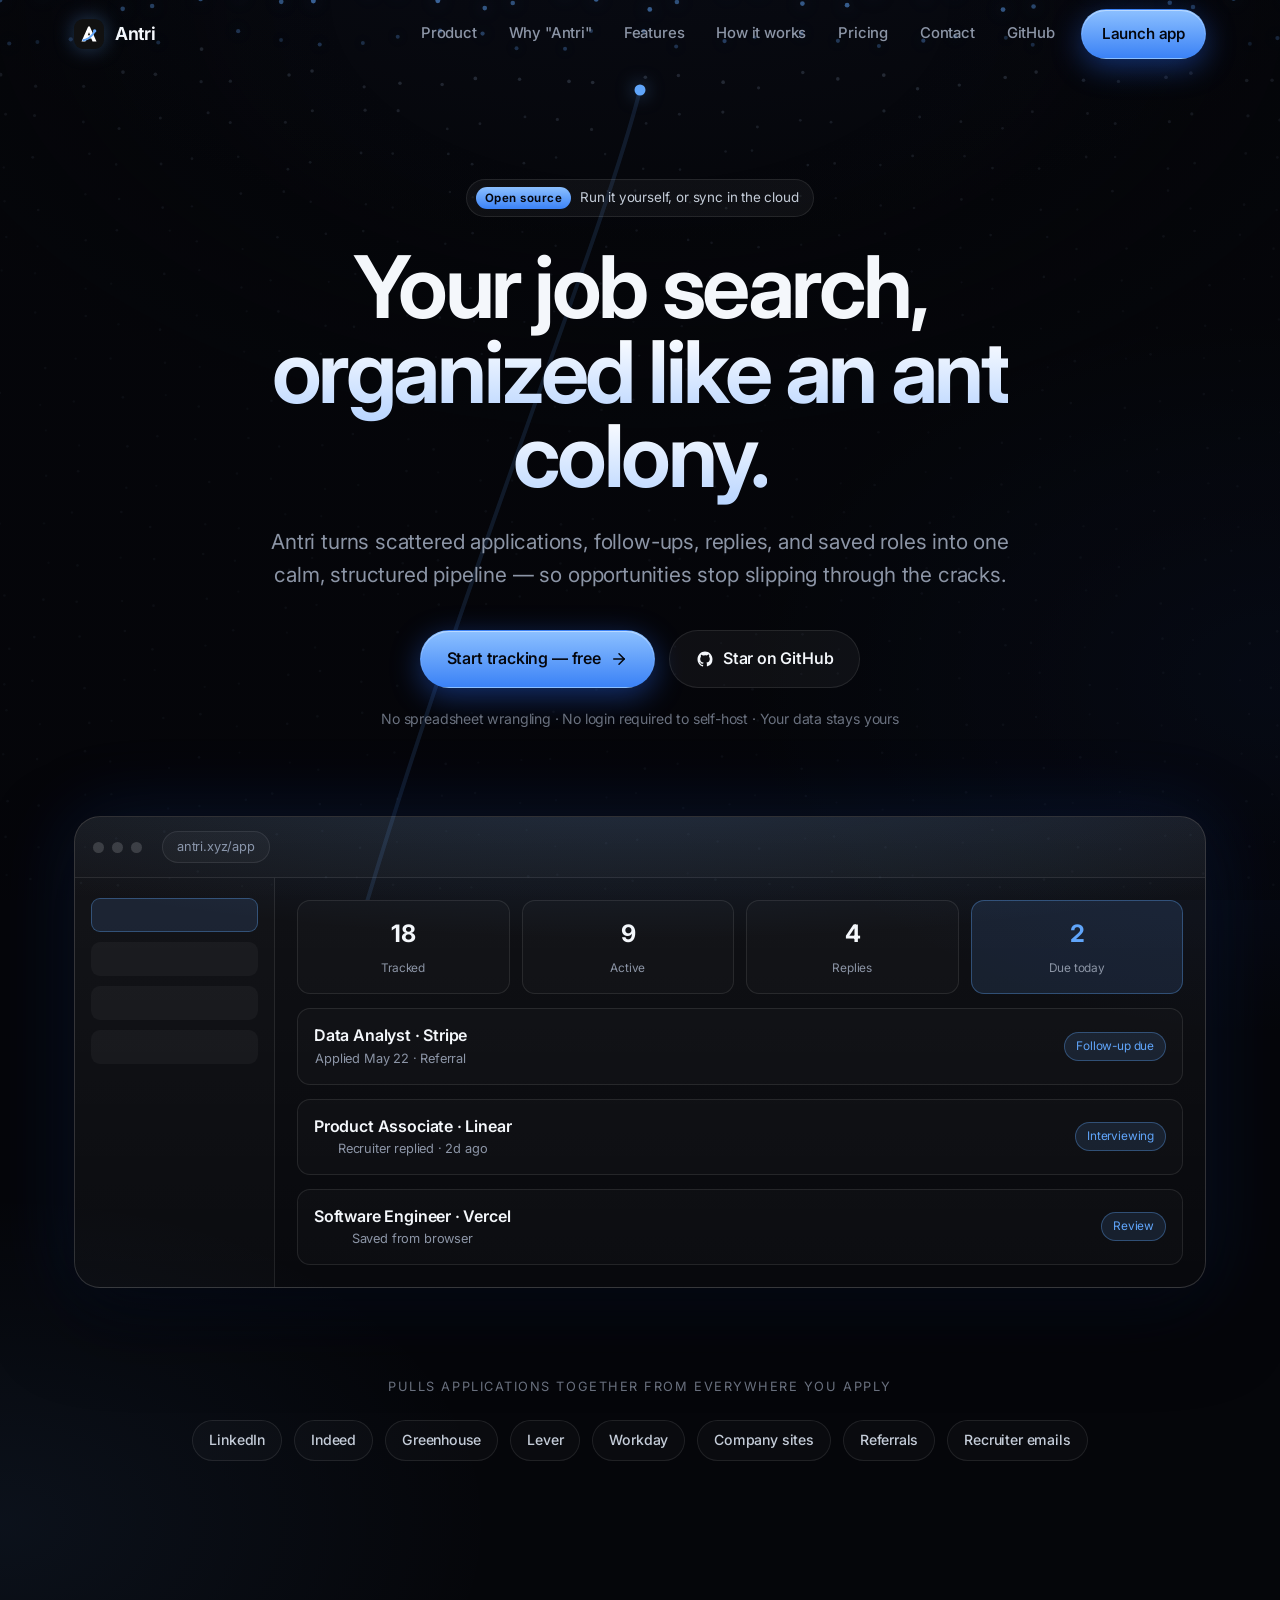
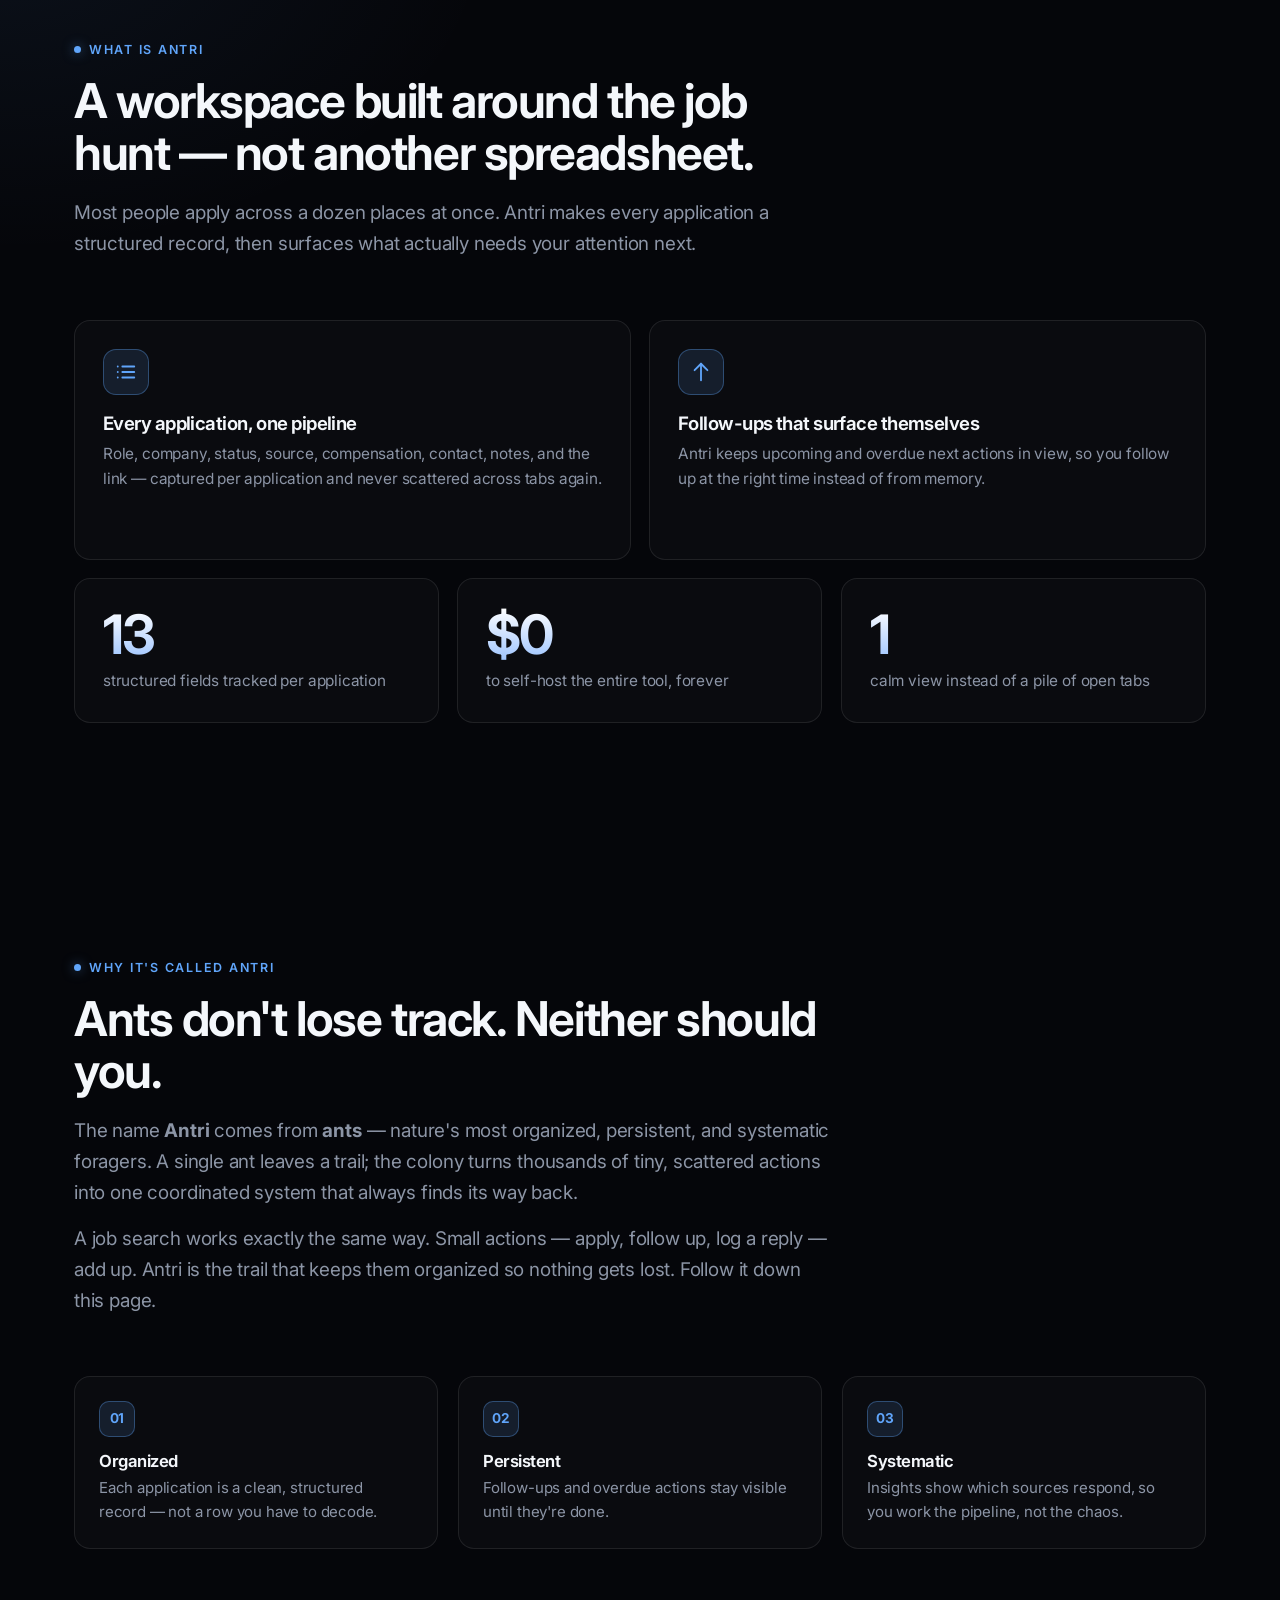
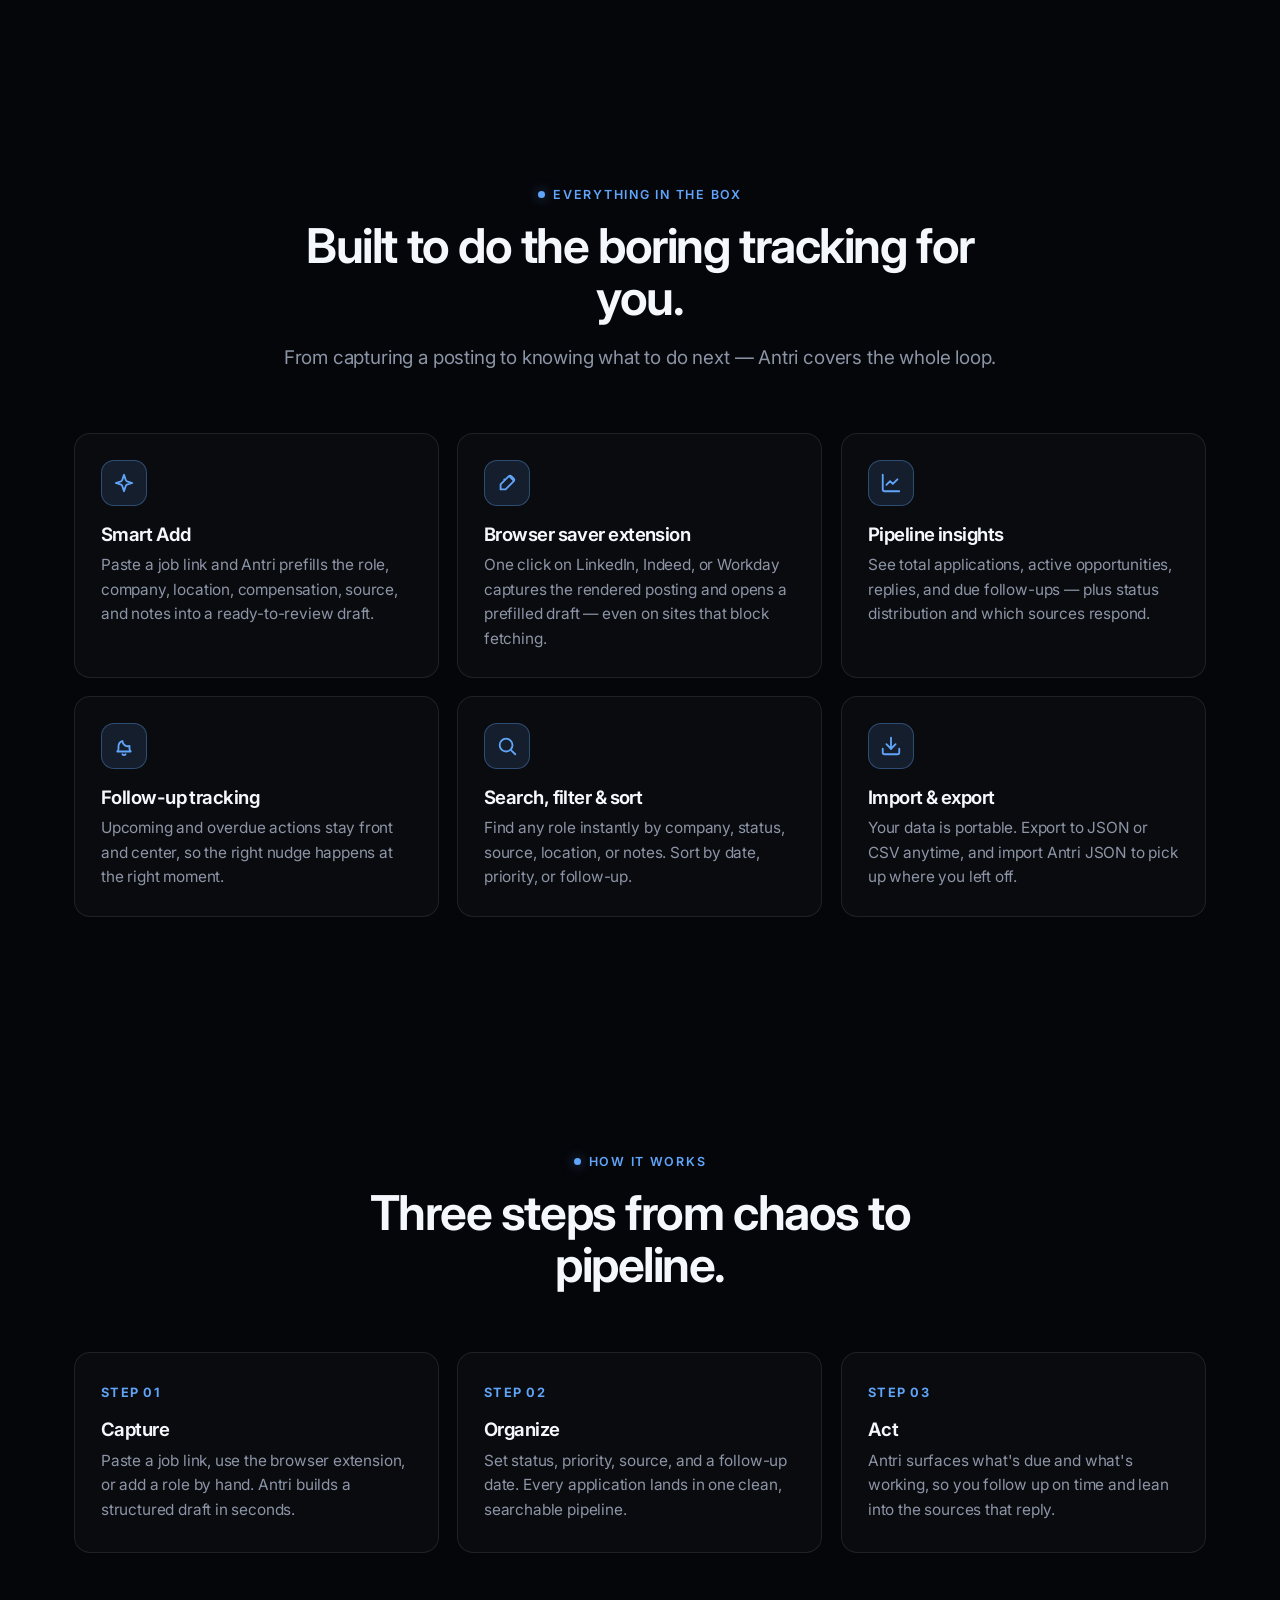
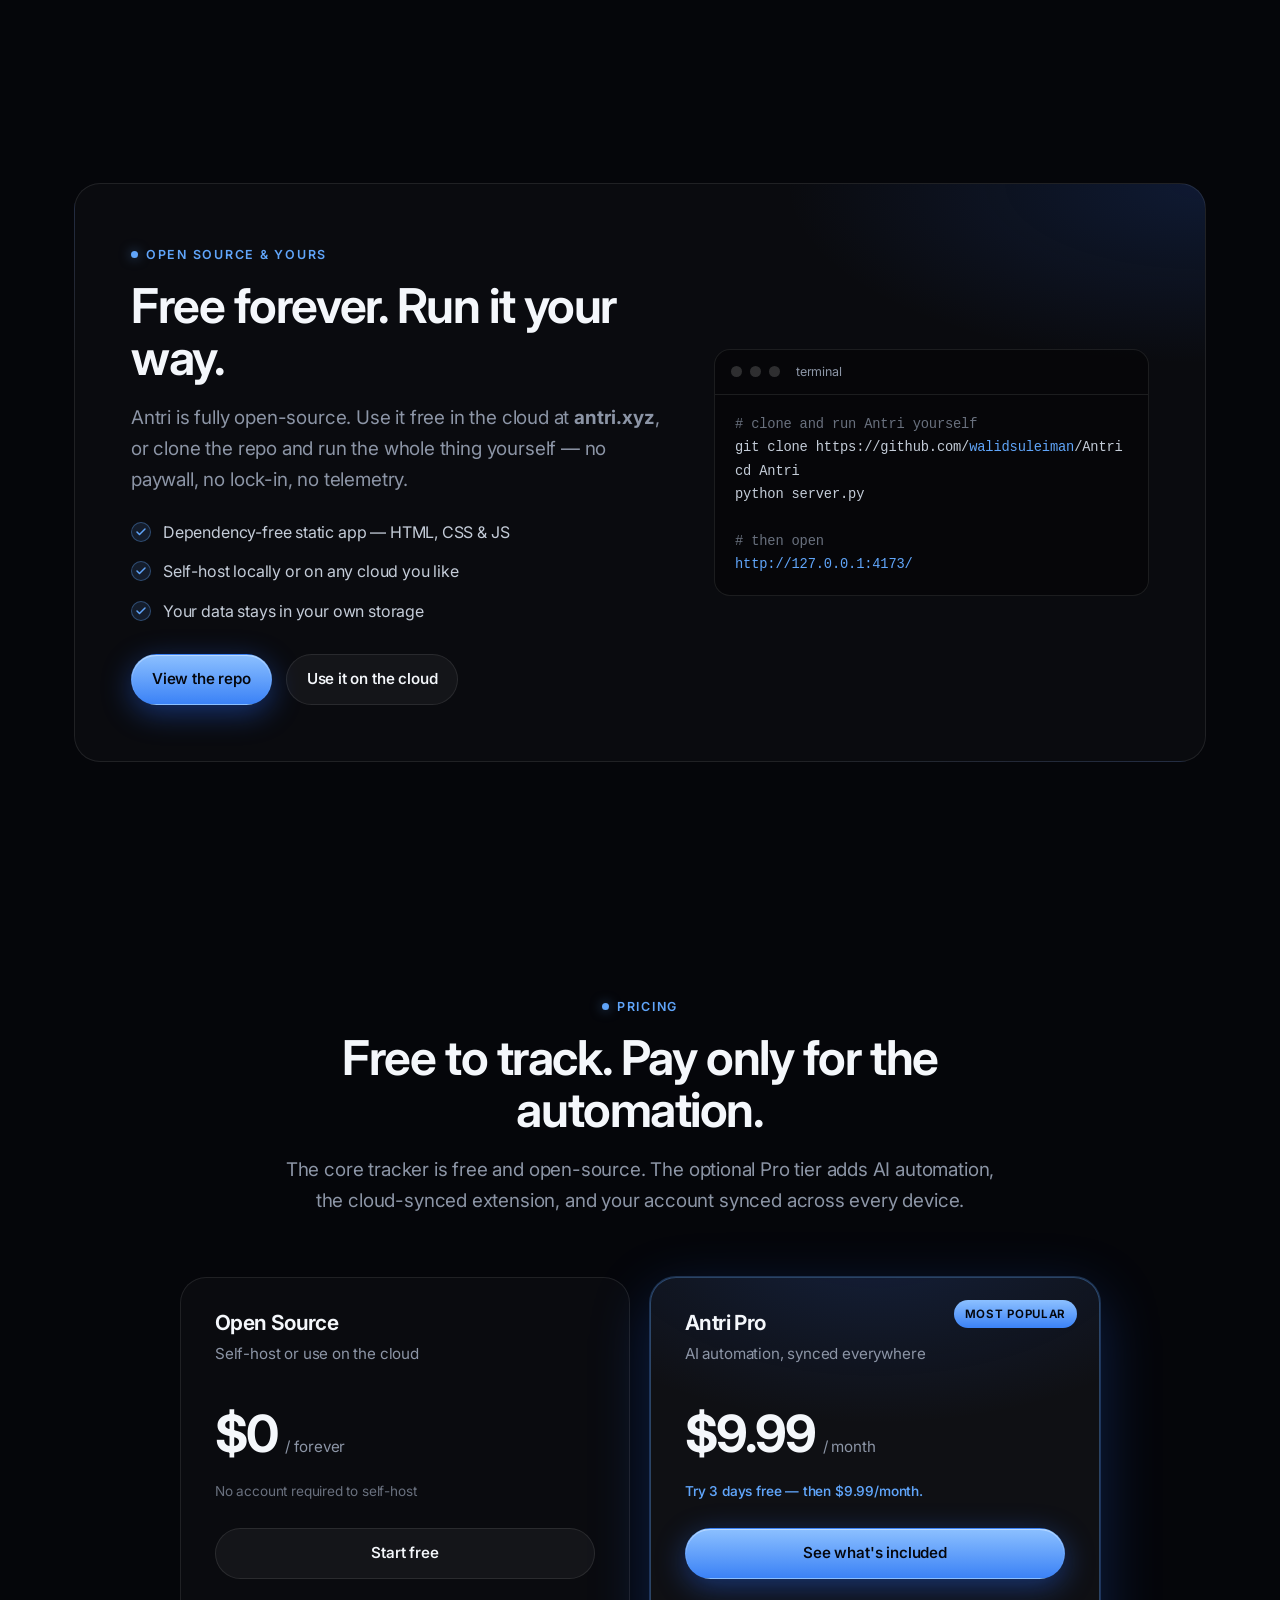
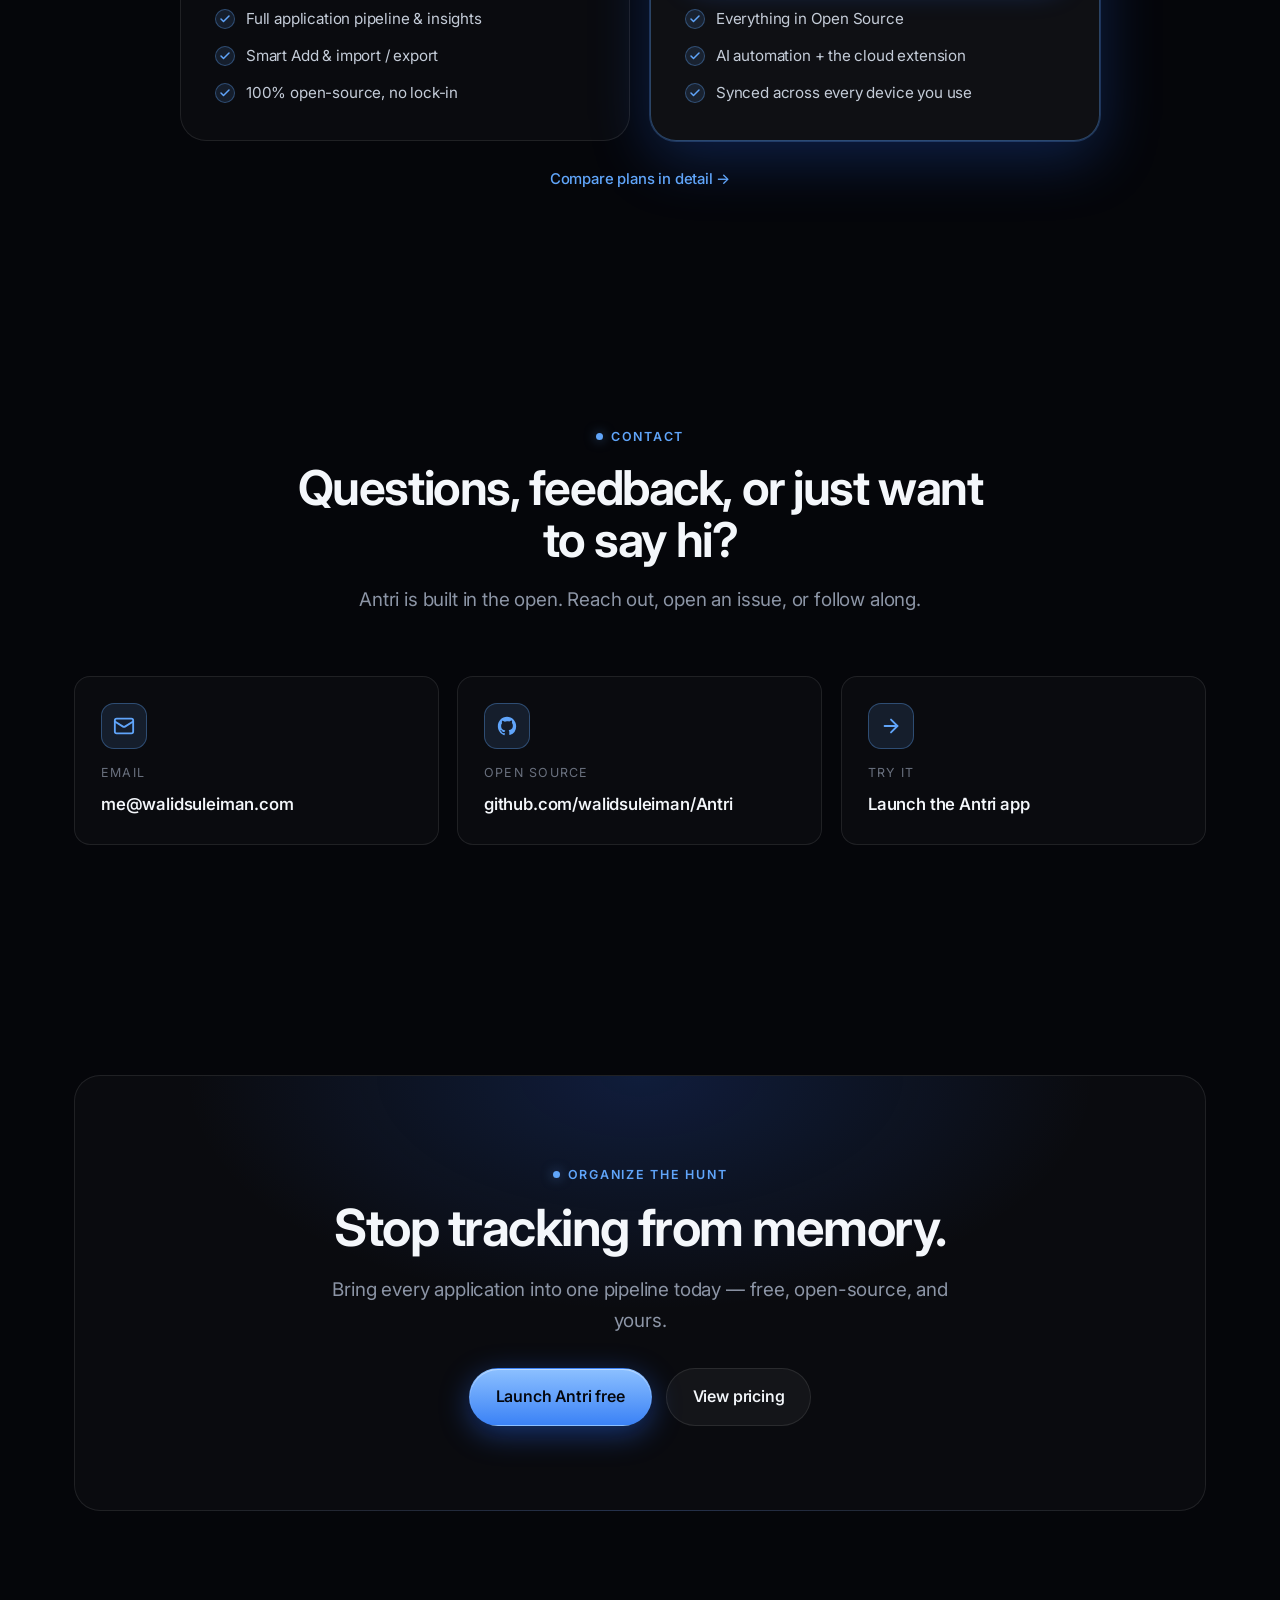
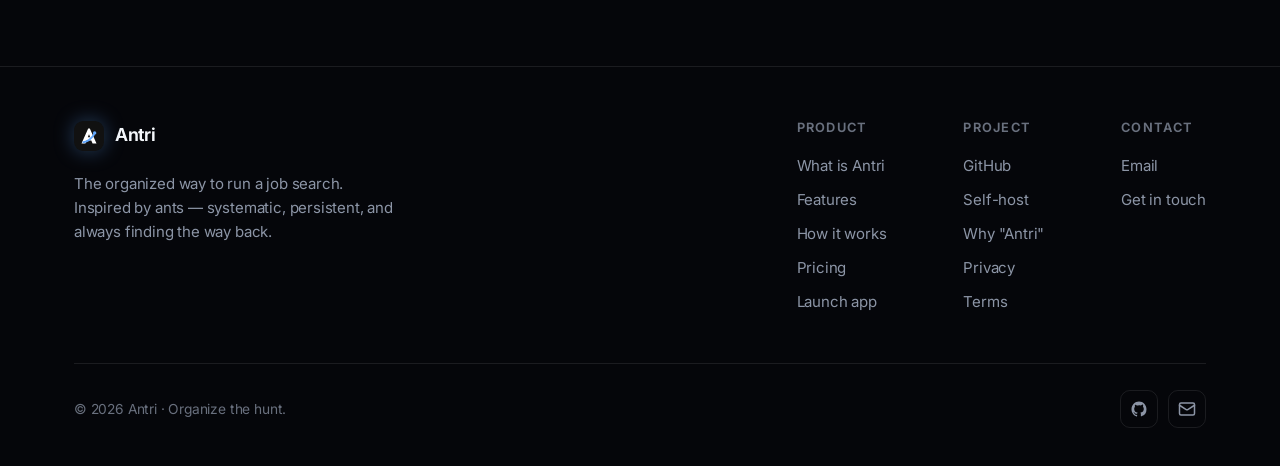
==== commit 626288f0: "Revamp Privacy Policy and add Terms of Service (dark-premium) Legal pages (privacy.css/privacy.html/" ====
--- a/index.html
+++ b/index.html
@@ -3,491 +3,448 @@
   <head>
     <meta charset="utf-8">
     <meta name="viewport" content="width=device-width, initial-scale=1">
-    <title>Antri</title>
+    <title>Antri — Organize the hunt</title>
+    <meta name="description" content="Antri is a job-search workspace that turns scattered applications, follow-ups, and replies into one calm pipeline. Free and open-source. Add cloud AI automation for $9.99/mo.">
+    <meta name="theme-color" content="#05060a">
     <link rel="icon" href="assets/antri-mark.svg">
+    <link rel="canonical" href="https://antri.xyz/">
+
+    <!-- Open Graph -->
+    <meta property="og:type" content="website">
+    <meta property="og:title" content="Antri — Organize the hunt">
+    <meta property="og:description" content="Turn scattered applications into one organized pipeline. Free, open-source, and yours to self-host.">
+    <meta property="og:url" content="https://antri.xyz/">
+    <meta property="og:image" content="https://antri.xyz/assets/antri-mark-linkedin.png">
+    <meta name="twitter:card" content="summary_large_image">
+
+    <!-- If an old extension opens /index.html?draft=..., send it to the app. -->
+    <script>
+      (function () {
+        if (/[?&]draft=/.test(window.location.search)) {
+          window.location.replace("app.html" + window.location.search + window.location.hash);
+        }
+      })();
+    </script>
+
     <link rel="preconnect" href="https://fonts.googleapis.com">
     <link rel="preconnect" href="https://fonts.gstatic.com" crossorigin>
     <link href="https://fonts.googleapis.com/css2?family=Inter:wght@400;500;600;700&display=swap" rel="stylesheet">
-    <link rel="stylesheet" href="styles.css">
-    <link rel="stylesheet" href="auth.css">
-    <link rel="stylesheet" href="app-theme.css">
+    <link rel="stylesheet" href="site.css">
   </head>
   <body>
-    <section id="authGate" class="auth-shell" aria-label="Antri account access">
-      <canvas id="authCanvas" aria-hidden="true"></canvas>
-      <div class="auth-layout">
-        <div class="auth-panel">
-          <div class="auth-brand">
-            <img class="auth-mark" src="assets/antri-mark.svg" alt="" aria-hidden="true">
-            <strong>Antri</strong>
-          </div>
-
-          <div class="auth-copy">
-            <p class="eyebrow">Organize the hunt</p>
-            <h1>Bring every application back into one pipeline.</h1>
-            <p>Track the role, reply, status, follow-up, and notes without rebuilding the search from memory.</p>
-          </div>
-
-          <div class="oauth-stack">
-            <button class="oauth-button google" type="button" id="googleAuthButton">
-              <span aria-hidden="true"><img src="assets/google-g.svg" alt=""></span>
-              Continue with Google
-            </button>
-          </div>
-
-          <div class="auth-divider"><span>or continue with email</span></div>
-
-          <div class="auth-mode" role="group" aria-label="Email account mode">
-            <button class="active" type="button" data-auth-mode="login">Log in</button>
-            <button type="button" data-auth-mode="signup">Create account</button>
-          </div>
-
-          <form id="authForm" class="auth-form">
-            <label>
-              Email
-              <input id="authEmail" type="email" autocomplete="email" required placeholder="you@example.com">
-            </label>
-            <label>
-              Password
-              <input id="authPassword" type="password" autocomplete="current-password" minlength="6" required placeholder="At least 6 characters">
-            </label>
-            <button class="primary-button auth-submit" type="submit" id="authSubmitButton">Log in with email</button>
-          </form>
-
-          <output id="authStatus" class="auth-status" aria-live="polite"></output>
-          <div class="auth-legal-links">
-            <a href="privacy.html">Privacy</a>
-            <a href="terms.html">Terms</a>
-          </div>
-        </div>
-
-        <section class="auth-preview" aria-label="Application tracking preview">
-          <div class="auth-noise" aria-hidden="true">
-            <span>Greenhouse</span>
-            <span>Inbox</span>
-            <span>Company site</span>
-            <span>Referral</span>
-          </div>
-          <div class="auth-preview-head">
-            <p class="eyebrow">One search view</p>
-            <strong>Scattered applications become next actions.</strong>
-          </div>
-          <div class="auth-preview-board" aria-hidden="true">
-            <article class="preview-job active">
-              <div>
-                <strong>Data Analyst</strong>
-                <span>Applied May 22</span>
+    <canvas id="bgCanvas" aria-hidden="true"></canvas>
+    <div class="bg-veil" aria-hidden="true"></div>
+    <div class="scroll-progress" aria-hidden="true"></div>
+
+    <div class="page" id="top">
+      <svg id="trailMap" class="trail-map" aria-hidden="true"></svg>
+
+      <!-- ============================ NAV ============================ -->
+      <header class="nav">
+        <div class="wrap nav-inner">
+          <a class="brand" href="#top" aria-label="Antri home">
+            <img class="brand-mark" src="assets/antri-mark.svg" alt="">
+            <span>Antri</span>
+          </a>
+          <button class="nav-toggle" type="button" aria-label="Toggle menu" aria-expanded="false"><span></span></button>
+          <nav class="nav-links" aria-label="Primary">
+            <a class="nav-link" data-spy href="#what">Product</a>
+            <a class="nav-link" data-spy href="#story">Why "Antri"</a>
+            <a class="nav-link" data-spy href="#features">Features</a>
+            <a class="nav-link" data-spy href="#how">How it works</a>
+            <a class="nav-link" href="pricing.html">Pricing</a>
+            <a class="nav-link" data-spy href="#contact">Contact</a>
+            <a class="nav-link" href="https://github.com/walidsuleiman/Antri" target="_blank" rel="noreferrer">GitHub</a>
+            <a class="btn btn-primary nav-cta" href="app.html">Launch app</a>
+          </nav>
+        </div>
+      </header>
+
+      <!-- ============================ HERO ============================ -->
+      <section class="section hero wrap">
+        <span class="hero-badge reveal">
+          <span class="tag">Open source</span>
+          Run it yourself, or sync in the cloud
+        </span>
+        <h1 class="reveal" data-delay="1">
+          Your job search,<br><span class="grad">organized like an ant colony.</span>
+        </h1>
+        <p class="hero-sub reveal" data-delay="2">
+          Antri turns scattered applications, follow-ups, replies, and saved roles into one calm,
+          structured pipeline — so opportunities stop slipping through the cracks.
+        </p>
+        <div class="hero-actions reveal" data-delay="3">
+          <a class="btn btn-primary btn-lg" href="app.html">
+            Start tracking — free
+            <svg viewBox="0 0 24 24" fill="none" stroke="currentColor" stroke-width="2" stroke-linecap="round" stroke-linejoin="round"><path d="M5 12h14"/><path d="m12 5 7 7-7 7"/></svg>
+          </a>
+          <a class="btn btn-ghost btn-lg" href="https://github.com/walidsuleiman/Antri" target="_blank" rel="noreferrer">
+            <svg viewBox="0 0 24 24" fill="currentColor"><path d="M12 2C6.48 2 2 6.58 2 12.25c0 4.53 2.87 8.37 6.84 9.73.5.1.68-.22.68-.49 0-.24-.01-.88-.01-1.73-2.78.62-3.37-1.37-3.37-1.37-.45-1.18-1.11-1.49-1.11-1.49-.91-.64.07-.62.07-.62 1 .07 1.53 1.06 1.53 1.06.89 1.56 2.34 1.11 2.91.85.09-.66.35-1.11.63-1.37-2.22-.26-4.56-1.14-4.56-5.05 0-1.12.39-2.03 1.03-2.74-.1-.26-.45-1.3.1-2.71 0 0 .84-.27 2.75 1.05A9.4 9.4 0 0 1 12 6.84c.85 0 1.71.12 2.51.34 1.91-1.32 2.75-1.05 2.75-1.05.55 1.41.2 2.45.1 2.71.64.71 1.03 1.62 1.03 2.74 0 3.92-2.34 4.78-4.57 5.04.36.32.68.94.68 1.9 0 1.37-.01 2.48-.01 2.82 0 .27.18.6.69.49A10.02 10.02 0 0 0 22 12.25C22 6.58 17.52 2 12 2Z"/></svg>
+            Star on GitHub
+          </a>
+        </div>
+        <p class="hero-note reveal" data-delay="4">No spreadsheet wrangling · No login required to self-host · Your data stays yours</p>
+
+        <!-- Product mock -->
+        <div class="hero-mock reveal" data-delay="3" aria-hidden="true">
+          <div class="hero-mock-frame">
+            <div class="mock-bar">
+              <span class="mock-dot"></span><span class="mock-dot"></span><span class="mock-dot"></span>
+              <span class="url">antri.xyz/app</span>
+            </div>
+            <div class="mock-body">
+              <div class="mock-side">
+                <div class="row on"></div>
+                <div class="row"></div>
+                <div class="row"></div>
+                <div class="row"></div>
               </div>
-              <em>Follow-up due</em>
-            </article>
-            <article class="preview-job">
-              <div>
-                <strong>Product Associate</strong>
-                <span>Recruiter replied</span>
+              <div class="mock-main">
+                <div class="mock-metrics">
+                  <div class="mock-metric"><b>18</b><span>Tracked</span></div>
+                  <div class="mock-metric"><b>9</b><span>Active</span></div>
+                  <div class="mock-metric"><b>4</b><span>Replies</span></div>
+                  <div class="mock-metric accent"><b>2</b><span>Due today</span></div>
+                </div>
+                <div class="mock-card">
+                  <div><div class="t">Data Analyst · Stripe</div><div class="s">Applied May 22 · Referral</div></div>
+                  <span class="mock-pill">Follow-up due</span>
+                </div>
+                <div class="mock-card">
+                  <div><div class="t">Product Associate · Linear</div><div class="s">Recruiter replied · 2d ago</div></div>
+                  <span class="mock-pill">Interviewing</span>
+                </div>
+                <div class="mock-card">
+                  <div><div class="t">Software Engineer · Vercel</div><div class="s">Saved from browser</div></div>
+                  <span class="mock-pill">Review</span>
+                </div>
               </div>
-              <em>Interviewing</em>
-            </article>
-            <article class="preview-job">
-              <div>
-                <strong>Software Engineer</strong>
-                <span>Saved from browser</span>
+            </div>
+          </div>
+        </div>
+      </section>
+
+      <!-- ====================== SOURCES STRIP ====================== -->
+      <section class="wrap" style="padding-bottom: clamp(30px,5vw,60px)">
+        <p class="marquee-label reveal">Pulls applications together from everywhere you apply</p>
+        <div class="source-row reveal" data-delay="1">
+          <span class="source-chip">LinkedIn</span>
+          <span class="source-chip">Indeed</span>
+          <span class="source-chip">Greenhouse</span>
+          <span class="source-chip">Lever</span>
+          <span class="source-chip">Workday</span>
+          <span class="source-chip">Company sites</span>
+          <span class="source-chip">Referrals</span>
+          <span class="source-chip">Recruiter emails</span>
+        </div>
+      </section>
+
+      <!-- ======================= WHAT IS ANTRI ======================= -->
+      <section class="section wrap" id="what" data-trail-stop>
+        <div class="section-head reveal">
+          <span class="eyebrow">What is Antri</span>
+          <h2 class="h2">A workspace built around the job hunt — not another spreadsheet.</h2>
+          <p class="lead">
+            Most people apply across a dozen places at once. Antri makes every application a
+            structured record, then surfaces what actually needs your attention next.
+          </p>
+        </div>
+
+        <div class="bento">
+          <article class="card span-3 tall reveal">
+            <div class="card-icon">
+              <svg viewBox="0 0 24 24" fill="none" stroke="currentColor" stroke-width="2" stroke-linecap="round" stroke-linejoin="round"><path d="M8 6h13"/><path d="M8 12h13"/><path d="M8 18h13"/><path d="M3 6h.01"/><path d="M3 12h.01"/><path d="M3 18h.01"/></svg>
+            </div>
+            <h3>Every application, one pipeline</h3>
+            <p>Role, company, status, source, compensation, contact, notes, and the link — captured per application and never scattered across tabs again.</p>
+          </article>
+
+          <article class="card span-3 tall reveal" data-delay="1">
+            <div class="card-icon">
+              <svg viewBox="0 0 24 24" fill="none" stroke="currentColor" stroke-width="2" stroke-linecap="round" stroke-linejoin="round"><path d="M12 3v18"/><path d="m5 10 7-7 7 7"/></svg>
+            </div>
+            <h3>Follow-ups that surface themselves</h3>
+            <p>Antri keeps upcoming and overdue next actions in view, so you follow up at the right time instead of from memory.</p>
+          </article>
+
+          <article class="card span-2 reveal">
+            <div class="stat-big">13</div>
+            <p style="margin-top:8px">structured fields tracked per application</p>
+          </article>
+          <article class="card span-2 reveal" data-delay="1">
+            <div class="stat-big">$0</div>
+            <p style="margin-top:8px">to self-host the entire tool, forever</p>
+          </article>
+          <article class="card span-2 reveal" data-delay="2">
+            <div class="stat-big">1</div>
+            <p style="margin-top:8px">calm view instead of a pile of open tabs</p>
+          </article>
+        </div>
+      </section>
+
+      <!-- ===================== THE NAME / ANTS ====================== -->
+      <section class="section wrap" id="story" data-trail-stop>
+        <div class="section-head story-head reveal">
+          <span class="eyebrow">Why it's called Antri</span>
+          <h2 class="h2">Ants don't lose track. Neither should you.</h2>
+          <p class="lead">
+            The name <strong>Antri</strong> comes from <strong>ants</strong> — nature's most organized,
+            persistent, and systematic foragers. A single ant leaves a trail; the colony turns thousands
+            of tiny, scattered actions into one coordinated system that always finds its way back.
+          </p>
+          <p class="lead" style="margin-top:14px">
+            A job search works exactly the same way. Small actions — apply, follow up, log a reply — add up.
+            Antri is the trail that keeps them organized so nothing gets lost. Follow it down this page.
+          </p>
+        </div>
+
+        <div class="story-points">
+          <div class="story-point reveal">
+            <span class="n">01</span>
+            <h4>Organized</h4>
+            <p>Each application is a clean, structured record — not a row you have to decode.</p>
+          </div>
+          <div class="story-point reveal" data-delay="1">
+            <span class="n">02</span>
+            <h4>Persistent</h4>
+            <p>Follow-ups and overdue actions stay visible until they're done.</p>
+          </div>
+          <div class="story-point reveal" data-delay="2">
+            <span class="n">03</span>
+            <h4>Systematic</h4>
+            <p>Insights show which sources respond, so you work the pipeline, not the chaos.</p>
+          </div>
+        </div>
+      </section>
+
+      <!-- ======================== FEATURES ========================= -->
+      <section class="section wrap" id="features" data-trail-stop>
+        <div class="section-head center reveal">
+          <span class="eyebrow center">Everything in the box</span>
+          <h2 class="h2">Built to do the boring tracking for you.</h2>
+          <p class="lead">From capturing a posting to knowing what to do next — Antri covers the whole loop.</p>
+        </div>
+
+        <div class="grid grid-3">
+          <article class="card reveal">
+            <div class="card-icon"><svg viewBox="0 0 24 24" fill="none" stroke="currentColor" stroke-width="2" stroke-linecap="round" stroke-linejoin="round"><path d="m12 3-1.9 5.8a2 2 0 0 1-1.3 1.3L3 12l5.8 1.9a2 2 0 0 1 1.3 1.3L12 21l1.9-5.8a2 2 0 0 1 1.3-1.3L21 12l-5.8-1.9a2 2 0 0 1-1.3-1.3Z"/></svg></div>
+            <h3>Smart Add</h3>
+            <p>Paste a job link and Antri prefills the role, company, location, compensation, source, and notes into a ready-to-review draft.</p>
+          </article>
+          <article class="card reveal" data-delay="1">
+            <div class="card-icon"><svg viewBox="0 0 24 24" fill="none" stroke="currentColor" stroke-width="2" stroke-linecap="round" stroke-linejoin="round"><path d="M19.4 7.34 16.66 4.6A2 2 0 0 0 14 4.53l-9 9V19h5.47l9-9a2 2 0 0 0-.07-2.66Z"/><path d="m15 5 4 4"/><path d="M9 8h.01"/></svg></div>
+            <h3>Browser saver extension</h3>
+            <p>One click on LinkedIn, Indeed, or Workday captures the rendered posting and opens a prefilled draft — even on sites that block fetching.</p>
+          </article>
+          <article class="card reveal" data-delay="2">
+            <div class="card-icon"><svg viewBox="0 0 24 24" fill="none" stroke="currentColor" stroke-width="2" stroke-linecap="round" stroke-linejoin="round"><path d="M3 3v16a2 2 0 0 0 2 2h16"/><path d="m7 14 4-4 3 3 5-5"/></svg></div>
+            <h3>Pipeline insights</h3>
+            <p>See total applications, active opportunities, replies, and due follow-ups — plus status distribution and which sources respond.</p>
+          </article>
+          <article class="card reveal">
+            <div class="card-icon"><svg viewBox="0 0 24 24" fill="none" stroke="currentColor" stroke-width="2" stroke-linecap="round" stroke-linejoin="round"><path d="M10.27 6.6A6 6 0 0 0 18 12v3a4 4 0 0 0 1.34 3H4.66A4 4 0 0 0 6 15v-3a6 6 0 0 1 4.27-5.4Z"/><path d="M10.3 21a2 2 0 0 0 3.4 0"/></svg></div>
+            <h3>Follow-up tracking</h3>
+            <p>Upcoming and overdue actions stay front and center, so the right nudge happens at the right moment.</p>
+          </article>
+          <article class="card reveal" data-delay="1">
+            <div class="card-icon"><svg viewBox="0 0 24 24" fill="none" stroke="currentColor" stroke-width="2" stroke-linecap="round" stroke-linejoin="round"><circle cx="11" cy="11" r="7"/><path d="m21 21-4.3-4.3"/></svg></div>
+            <h3>Search, filter & sort</h3>
+            <p>Find any role instantly by company, status, source, location, or notes. Sort by date, priority, or follow-up.</p>
+          </article>
+          <article class="card reveal" data-delay="2">
+            <div class="card-icon"><svg viewBox="0 0 24 24" fill="none" stroke="currentColor" stroke-width="2" stroke-linecap="round" stroke-linejoin="round"><path d="M21 15v4a2 2 0 0 1-2 2H5a2 2 0 0 1-2-2v-4"/><path d="m7 10 5 5 5-5"/><path d="M12 15V3"/></svg></div>
+            <h3>Import & export</h3>
+            <p>Your data is portable. Export to JSON or CSV anytime, and import Antri JSON to pick up where you left off.</p>
+          </article>
+        </div>
+      </section>
+
+      <!-- ======================= HOW IT WORKS ====================== -->
+      <section class="section wrap" id="how" data-trail-stop>
+        <div class="section-head center reveal">
+          <span class="eyebrow center">How it works</span>
+          <h2 class="h2">Three steps from chaos to pipeline.</h2>
+        </div>
+        <div class="steps">
+          <article class="step reveal">
+            <div class="num">STEP 01</div>
+            <h3>Capture</h3>
+            <p>Paste a job link, use the browser extension, or add a role by hand. Antri builds a structured draft in seconds.</p>
+          </article>
+          <article class="step reveal" data-delay="1">
+            <div class="num">STEP 02</div>
+            <h3>Organize</h3>
+            <p>Set status, priority, source, and a follow-up date. Every application lands in one clean, searchable pipeline.</p>
+          </article>
+          <article class="step reveal" data-delay="2">
+            <div class="num">STEP 03</div>
+            <h3>Act</h3>
+            <p>Antri surfaces what's due and what's working, so you follow up on time and lean into the sources that reply.</p>
+          </article>
+        </div>
+      </section>
+
+      <!-- ====================== OPEN SOURCE ======================== -->
+      <section class="section wrap" id="opensource" data-trail-stop>
+        <div class="band">
+          <div class="reveal">
+            <span class="eyebrow">Open source &amp; yours</span>
+            <h2 class="h2">Free forever. Run it your way.</h2>
+            <p class="lead">
+              Antri is fully open-source. Use it free in the cloud at <strong>antri.xyz</strong>, or clone the
+              repo and run the whole thing yourself — no paywall, no lock-in, no telemetry.
+            </p>
+            <ul class="band-list">
+              <li><span class="check"><svg viewBox="0 0 24 24" fill="none" stroke="currentColor" stroke-width="3" stroke-linecap="round" stroke-linejoin="round"><path d="M20 6 9 17l-5-5"/></svg></span> Dependency-free static app — HTML, CSS &amp; JS</li>
+              <li><span class="check"><svg viewBox="0 0 24 24" fill="none" stroke="currentColor" stroke-width="3" stroke-linecap="round" stroke-linejoin="round"><path d="M20 6 9 17l-5-5"/></svg></span> Self-host locally or on any cloud you like</li>
+              <li><span class="check"><svg viewBox="0 0 24 24" fill="none" stroke="currentColor" stroke-width="3" stroke-linecap="round" stroke-linejoin="round"><path d="M20 6 9 17l-5-5"/></svg></span> Your data stays in your own storage</li>
+            </ul>
+            <div class="hero-actions" style="justify-content:flex-start;margin-top:30px">
+              <a class="btn btn-primary" href="https://github.com/walidsuleiman/Antri" target="_blank" rel="noreferrer">View the repo</a>
+              <a class="btn btn-ghost" href="app.html">Use it on the cloud</a>
+            </div>
+          </div>
+          <div class="code-block reveal" data-delay="1">
+            <div class="head">
+              <span class="mock-dot"></span><span class="mock-dot"></span><span class="mock-dot"></span>
+              <span style="margin-left:8px">terminal</span>
+            </div>
+            <pre><span class="c"># clone and run Antri yourself</span>
+git clone https://github.com/<span class="k">walidsuleiman</span>/Antri
+cd Antri
+python server.py
+
+<span class="c"># then open</span>
+<span class="k">http://127.0.0.1:4173/</span></pre>
+          </div>
+        </div>
+      </section>
+
+      <!-- ===================== PRICING TEASER ====================== -->
+      <section class="section wrap" id="pricing-teaser" data-trail-stop>
+        <div class="section-head center reveal">
+          <span class="eyebrow center">Pricing</span>
+          <h2 class="h2">Free to track. Pay only for the automation.</h2>
+          <p class="lead">The core tracker is free and open-source. The optional Pro tier adds AI automation, the cloud-synced extension, and your account synced across every device.</p>
+        </div>
+        <div class="price-grid reveal" data-delay="1">
+          <div class="price-card">
+            <h3>Open Source</h3>
+            <p class="tagline">Self-host or use on the cloud</p>
+            <div class="price-amount"><span class="amt">$0</span><span class="per">/ forever</span></div>
+            <p class="price-sub">No account required to self-host</p>
+            <a class="btn btn-ghost" href="app.html">Start free</a>
+            <ul class="price-features">
+              <li><span class="check"><svg viewBox="0 0 24 24" fill="none" stroke="currentColor" stroke-width="3" stroke-linecap="round" stroke-linejoin="round"><path d="M20 6 9 17l-5-5"/></svg></span> Full application pipeline &amp; insights</li>
+              <li><span class="check"><svg viewBox="0 0 24 24" fill="none" stroke="currentColor" stroke-width="3" stroke-linecap="round" stroke-linejoin="round"><path d="M20 6 9 17l-5-5"/></svg></span> Smart Add &amp; import / export</li>
+              <li><span class="check"><svg viewBox="0 0 24 24" fill="none" stroke="currentColor" stroke-width="3" stroke-linecap="round" stroke-linejoin="round"><path d="M20 6 9 17l-5-5"/></svg></span> 100% open-source, no lock-in</li>
+            </ul>
+          </div>
+          <div class="price-card featured">
+            <span class="price-flag">Most popular</span>
+            <h3>Antri Pro</h3>
+            <p class="tagline">AI automation, synced everywhere</p>
+            <div class="price-amount"><span class="amt">$9.99</span><span class="per">/ month</span></div>
+            <p class="price-sub trial">Try 3 days free — then $9.99/month.</p>
+            <a class="btn btn-primary" href="pricing.html">See what's included</a>
+            <ul class="price-features">
+              <li><span class="check"><svg viewBox="0 0 24 24" fill="none" stroke="currentColor" stroke-width="3" stroke-linecap="round" stroke-linejoin="round"><path d="M20 6 9 17l-5-5"/></svg></span> Everything in Open Source</li>
+              <li><span class="check"><svg viewBox="0 0 24 24" fill="none" stroke="currentColor" stroke-width="3" stroke-linecap="round" stroke-linejoin="round"><path d="M20 6 9 17l-5-5"/></svg></span> AI automation + the cloud extension</li>
+              <li><span class="check"><svg viewBox="0 0 24 24" fill="none" stroke="currentColor" stroke-width="3" stroke-linecap="round" stroke-linejoin="round"><path d="M20 6 9 17l-5-5"/></svg></span> Synced across every device you use</li>
+            </ul>
+          </div>
+        </div>
+        <p class="reveal" style="text-align:center;margin-top:26px">
+          <a class="nav-link" href="pricing.html" style="color:var(--accent)">Compare plans in detail →</a>
+        </p>
+      </section>
+
+      <!-- ======================== CONTACT ========================== -->
+      <section class="section wrap" id="contact" data-trail-stop>
+        <div class="section-head center reveal">
+          <span class="eyebrow center">Contact</span>
+          <h2 class="h2">Questions, feedback, or just want to say hi?</h2>
+          <p class="lead">Antri is built in the open. Reach out, open an issue, or follow along.</p>
+        </div>
+        <div class="contact-grid">
+          <a class="contact-card reveal" href="mailto:me@walidsuleiman.com">
+            <span class="card-icon"><svg viewBox="0 0 24 24" fill="none" stroke="currentColor" stroke-width="2" stroke-linecap="round" stroke-linejoin="round"><rect x="2" y="4" width="20" height="16" rx="2"/><path d="m22 7-8.97 5.7a1.94 1.94 0 0 1-2.06 0L2 7"/></svg></span>
+            <span class="label">Email</span>
+            <span class="value">me@walidsuleiman.com</span>
+          </a>
+          <a class="contact-card reveal" data-delay="1" href="https://github.com/walidsuleiman/Antri" target="_blank" rel="noreferrer">
+            <span class="card-icon"><svg viewBox="0 0 24 24" fill="currentColor"><path d="M12 2C6.48 2 2 6.58 2 12.25c0 4.53 2.87 8.37 6.84 9.73.5.1.68-.22.68-.49 0-.24-.01-.88-.01-1.73-2.78.62-3.37-1.37-3.37-1.37-.45-1.18-1.11-1.49-1.11-1.49-.91-.64.07-.62.07-.62 1 .07 1.53 1.06 1.53 1.06.89 1.56 2.34 1.11 2.91.85.09-.66.35-1.11.63-1.37-2.22-.26-4.56-1.14-4.56-5.05 0-1.12.39-2.03 1.03-2.74-.1-.26-.45-1.3.1-2.71 0 0 .84-.27 2.75 1.05A9.4 9.4 0 0 1 12 6.84c.85 0 1.71.12 2.51.34 1.91-1.32 2.75-1.05 2.75-1.05.55 1.41.2 2.45.1 2.71.64.71 1.03 1.62 1.03 2.74 0 3.92-2.34 4.78-4.57 5.04.36.32.68.94.68 1.9 0 1.37-.01 2.48-.01 2.82 0 .27.18.6.69.49A10.02 10.02 0 0 0 22 12.25C22 6.58 17.52 2 12 2Z"/></svg></span>
+            <span class="label">Open source</span>
+            <span class="value">github.com/walidsuleiman/Antri</span>
+          </a>
+          <a class="contact-card reveal" data-delay="2" href="app.html">
+            <span class="card-icon"><svg viewBox="0 0 24 24" fill="none" stroke="currentColor" stroke-width="2" stroke-linecap="round" stroke-linejoin="round"><path d="M5 12h14"/><path d="m12 5 7 7-7 7"/></svg></span>
+            <span class="label">Try it</span>
+            <span class="value">Launch the Antri app</span>
+          </a>
+        </div>
+      </section>
+
+      <!-- ========================== CTA ============================ -->
+      <section class="section wrap">
+        <div class="cta reveal">
+          <span class="eyebrow center">Organize the hunt</span>
+          <h2>Stop tracking from memory.</h2>
+          <p class="lead">Bring every application into one pipeline today — free, open-source, and yours.</p>
+          <div class="hero-actions">
+            <a class="btn btn-primary btn-lg" href="app.html">Launch Antri free</a>
+            <a class="btn btn-ghost btn-lg" href="pricing.html">View pricing</a>
+          </div>
+        </div>
+      </section>
+
+      <!-- ========================= FOOTER ========================== -->
+      <footer class="footer">
+        <div class="wrap">
+          <div class="footer-top">
+            <div class="footer-brand">
+              <a class="brand" href="#top"><img class="brand-mark" src="assets/antri-mark.svg" alt=""><span>Antri</span></a>
+              <p>The organized way to run a job search. Inspired by ants — systematic, persistent, and always finding the way back.</p>
+            </div>
+            <div class="footer-cols">
+              <div class="footer-col">
+                <h4>Product</h4>
+                <a href="#what">What is Antri</a>
+                <a href="#features">Features</a>
+                <a href="#how">How it works</a>
+                <a href="pricing.html">Pricing</a>
+                <a href="app.html">Launch app</a>
               </div>
-              <em>Review</em>
-            </article>
-          </div>
-          <div class="auth-preview-metrics" aria-hidden="true">
-            <span><strong>18</strong> tracked</span>
-            <span><strong>4</strong> replies</span>
-            <span><strong>2</strong> due today</span>
-          </div>
-        </section>
-      </div>
-    </section>
-
-    <div id="appShell" class="app-shell" hidden>
-      <canvas id="appCanvas" aria-hidden="true"></canvas>
-      <aside class="sidebar" aria-label="Workspace navigation">
-        <div class="brand">
-          <img class="brand-mark" src="assets/antri-mark.svg" alt="" aria-hidden="true">
-          <div>
-            <strong>Antri</strong>
-            <span>Job search workspace</span>
-          </div>
-        </div>
-
-        <nav class="nav-list" aria-label="Primary">
-          <button class="nav-item active" type="button" data-view="pipeline" title="Pipeline">
-            <span aria-hidden="true"><svg viewBox="0 0 24 24" fill="none" stroke="currentColor" stroke-width="2" stroke-linecap="round" stroke-linejoin="round"><rect x="3" y="3" width="7" height="9" rx="1.5"/><rect x="14" y="3" width="7" height="5" rx="1.5"/><rect x="14" y="12" width="7" height="9" rx="1.5"/><rect x="3" y="16" width="7" height="5" rx="1.5"/></svg></span>
-            <span>Pipeline</span>
-          </button>
-          <button class="nav-item" type="button" data-view="followups" title="Follow-ups">
-            <span aria-hidden="true"><svg viewBox="0 0 24 24" fill="none" stroke="currentColor" stroke-width="2" stroke-linecap="round" stroke-linejoin="round"><path d="M10.27 6.6A6 6 0 0 1 18 12v3a4 4 0 0 0 1.34 3H4.66A4 4 0 0 0 6 15v-3a6 6 0 0 1 4.27-5.4Z"/><path d="M10.3 21a2 2 0 0 0 3.4 0"/></svg></span>
-            <span>Follow-ups</span>
-          </button>
-          <button class="nav-item" type="button" data-view="insights" title="Insights">
-            <span aria-hidden="true"><svg viewBox="0 0 24 24" fill="none" stroke="currentColor" stroke-width="2" stroke-linecap="round" stroke-linejoin="round"><path d="M3 3v16a2 2 0 0 0 2 2h16"/><rect x="7" y="11" width="3" height="6" rx="1"/><rect x="13" y="7" width="3" height="10" rx="1"/></svg></span>
-            <span>Insights</span>
-          </button>
-          <button class="nav-item" type="button" data-view="integrations" title="Integrations">
-            <span aria-hidden="true"><svg viewBox="0 0 24 24" fill="none" stroke="currentColor" stroke-width="2" stroke-linecap="round" stroke-linejoin="round"><path d="M9 2v5"/><path d="M15 2v5"/><path d="M6 7h12v4a6 6 0 0 1-12 0Z"/><path d="M12 17v5"/></svg></span>
-            <span>Integrations</span>
-          </button>
-        </nav>
-
-        <div class="sidebar-footer">
-          <a href="privacy.html">Privacy policy</a>
-        </div>
-      </aside>
-
-      <main class="workspace">
-        <header class="topbar">
-          <div>
-            <p class="eyebrow">Career command center</p>
-            <h1>Your job search, organized</h1>
-          </div>
-          <div class="topbar-actions">
-            <button class="ghost-button" type="button" id="importButton" title="Import JSON">Import</button>
-            <button class="ghost-button" type="button" id="exportButton" title="Export JSON">Export</button>
-            <button class="primary-button" type="button" id="openFormButton">
-              <span aria-hidden="true">+</span>
-              Add job
-            </button>
-            <button class="plan-pill" id="planPill" type="button" hidden></button>
-            <div class="account-menu" id="accountMenu">
-              <button
-                class="account-trigger"
-                type="button"
-                id="accountMenuButton"
-                aria-haspopup="menu"
-                aria-expanded="false"
-                title="Account menu"
-              >
-                <span class="account-avatar" aria-hidden="true"></span>
-                <span class="account-chevron" aria-hidden="true"></span>
-                <span class="sr-only">Open account menu</span>
-              </button>
-              <div class="account-dropdown" id="accountDropdown" role="menu" hidden>
-                <div class="account-identity">
-                  <span>Signed in as</span>
-                  <strong id="accountEmail"></strong>
-                </div>
-                <div class="account-plan" id="accountPlan"></div>
-                <button class="account-action plan-action" type="button" id="planActionButton" role="menuitem" hidden></button>
-                <a class="account-action" href="privacy.html" role="menuitem">Privacy policy</a>
-                <a class="account-action" href="terms.html" role="menuitem">Terms of service</a>
-                <button class="account-action" type="button" id="signOutButton" role="menuitem">Sign out</button>
+              <div class="footer-col">
+                <h4>Project</h4>
+                <a href="https://github.com/walidsuleiman/Antri" target="_blank" rel="noreferrer">GitHub</a>
+                <a href="#opensource">Self-host</a>
+                <a href="#story">Why "Antri"</a>
+                <a href="privacy.html">Privacy</a>
+                <a href="terms.html">Terms</a>
               </div>
-            </div>
-            <input id="importFile" type="file" accept="application/json" hidden>
-          </div>
-        </header>
-        <output id="syncStatus" class="sync-status" aria-live="polite"></output>
-
-        <section class="metric-grid" aria-label="Application summary">
-          <article class="metric">
-            <span>Total applications</span>
-            <strong id="totalApplications">0</strong>
-          </article>
-          <article class="metric">
-            <span>Active pipeline</span>
-            <strong id="activeApplications">0</strong>
-          </article>
-          <article class="metric">
-            <span>Heard back</span>
-            <strong id="heardBackCount">0</strong>
-          </article>
-          <article class="metric accent">
-            <span>Follow-ups due</span>
-            <strong id="followUpCount">0</strong>
-          </article>
-        </section>
-
-        <section class="controls" aria-label="Filters">
-          <div class="filter-topline">
-            <label class="search-field">
-              <span aria-hidden="true">?</span>
-              <input id="searchInput" type="search" placeholder="Search role, company, location, notes">
-            </label>
-            <div class="control-row">
-              <select id="statusFilter" aria-label="Filter by status">
-                <option value="all">All statuses</option>
-              </select>
-              <select id="sortSelect" aria-label="Sort applications">
-                <option value="date-desc">Newest to oldest</option>
-                <option value="date-asc">Oldest to newest</option>
-                <option value="role-asc">Alphabetical A-Z</option>
-                <option value="role-desc">Alphabetical Z-A</option>
-                <option value="company-asc">Company A-Z</option>
-                <option value="company-desc">Company Z-A</option>
-                <option value="followup">Follow-up date</option>
-                <option value="priority">Priority</option>
-              </select>
-            </div>
-          </div>
-          <div class="source-filter">
-            <span class="filter-label">Source</span>
-            <div id="sourceFilters" class="source-filters" aria-label="Filter by source"></div>
-          </div>
-        </section>
-
-        <section id="pipelineView" class="view active-view" aria-label="Applications">
-          <div class="section-head">
-            <div>
-              <h2>Applications</h2>
-              <p id="resultCount">0 records</p>
-            </div>
-            <button class="ghost-button" type="button" id="csvButton">Download CSV</button>
-          </div>
-          <div id="jobList" class="job-list"></div>
-          <div id="emptyState" class="empty-state" hidden>
-            <strong>No applications match this view.</strong>
-            <span>Add a job or adjust your filters.</span>
-          </div>
-        </section>
-
-        <section id="followupsView" class="view" aria-label="Follow-ups">
-          <div class="section-head">
-            <div>
-              <h2>Follow-ups</h2>
-              <p>Upcoming and overdue next actions</p>
-            </div>
-          </div>
-          <div id="followupList" class="timeline"></div>
-        </section>
-
-        <section id="insightsView" class="view" aria-label="Insights">
-          <div class="section-head">
-            <div>
-              <h2>Insights</h2>
-              <p>Status mix, response rate, and sources</p>
-            </div>
-          </div>
-          <div class="insight-layout">
-            <div class="chart-panel">
-              <h3>Status distribution</h3>
-              <div id="statusChart" class="status-chart"></div>
-            </div>
-            <div class="chart-panel">
-              <h3>Source performance</h3>
-              <div id="sourceChart" class="source-chart"></div>
-            </div>
-          </div>
-        </section>
-
-        <section id="integrationsView" class="view" aria-label="Integrations">
-          <div class="section-head">
-            <div>
-              <h2>Integrations</h2>
-              <p>Email connectors to automate your tracking</p>
-            </div>
-          </div>
-          <div class="integration-grid">
-            <article class="integration-card">
-              <div class="integration-logo" aria-hidden="true">
-                <svg viewBox="0 0 48 48" xmlns="http://www.w3.org/2000/svg">
-                  <path fill="#4caf50" d="M45 16.2l-5 2.75-5 4.75L35 40h7c1.657 0 3-1.343 3-3V16.2z"/>
-                  <path fill="#1e88e5" d="M3 16.2l3.614 1.71L13 23.7V40H6c-1.657 0-3-1.343-3-3V16.2z"/>
-                  <polygon fill="#e53935" points="35,11.2 24,19.45 13,11.2 12,17 13,23.7 24,31.95 35,23.7 36,17"/>
-                  <path fill="#c62828" d="M3 12.298V16.2l10 7.5V11.2L9.876 8.859C9.132 8.301 8.228 8 7.298 8 4.924 8 3 9.924 3 12.298z"/>
-                  <path fill="#fbc02d" d="M45 12.298V16.2l-10 7.5V11.2l3.124-2.341C38.868 8.301 39.772 8 40.702 8 43.076 8 45 9.924 45 12.298z"/>
-                </svg>
+              <div class="footer-col">
+                <h4>Contact</h4>
+                <a href="mailto:me@walidsuleiman.com">Email</a>
+                <a href="#contact">Get in touch</a>
               </div>
-              <div>
-                <h3>Gmail</h3>
-                <p>Detect recruiter replies, parse interview invites, and attach email threads to applications.</p>
-              </div>
-              <span class="soon">Coming soon</span>
-            </article>
-            <article class="integration-card">
-              <div class="integration-logo" aria-hidden="true">
-                <svg viewBox="0 0 48 48" xmlns="http://www.w3.org/2000/svg">
-                  <path fill="#0a2767" d="M44 24l-9-5v10z"/>
-                  <rect x="25" y="14" width="19" height="20" rx="1.5" fill="#28a8ea"/>
-                  <path fill="#0078d4" d="M25 14h19v3l-9.5 6L25 17z"/>
-                  <rect x="4" y="9" width="24" height="30" rx="3.5" fill="#0364b8"/>
-                  <ellipse cx="16" cy="24" rx="7.4" ry="8.2" fill="none" stroke="#fff" stroke-width="3.4"/>
-                </svg>
-              </div>
-              <div>
-                <h3>Outlook</h3>
-                <p>Sync hiring emails, calendar follow-ups, and company contacts from Microsoft accounts.</p>
-              </div>
-              <span class="soon">Coming soon</span>
-            </article>
-          </div>
-        </section>
-      </main>
+            </div>
+          </div>
+          <div class="footer-bottom">
+            <span>© <span id="year">2026</span> Antri · Organize the hunt.</span>
+            <div class="socials">
+              <a href="https://github.com/walidsuleiman/Antri" target="_blank" rel="noreferrer" aria-label="GitHub">
+                <svg viewBox="0 0 24 24" fill="currentColor"><path d="M12 2C6.48 2 2 6.58 2 12.25c0 4.53 2.87 8.37 6.84 9.73.5.1.68-.22.68-.49 0-.24-.01-.88-.01-1.73-2.78.62-3.37-1.37-3.37-1.37-.45-1.18-1.11-1.49-1.11-1.49-.91-.64.07-.62.07-.62 1 .07 1.53 1.06 1.53 1.06.89 1.56 2.34 1.11 2.91.85.09-.66.35-1.11.63-1.37-2.22-.26-4.56-1.14-4.56-5.05 0-1.12.39-2.03 1.03-2.74-.1-.26-.45-1.3.1-2.71 0 0 .84-.27 2.75 1.05A9.4 9.4 0 0 1 12 6.84c.85 0 1.71.12 2.51.34 1.91-1.32 2.75-1.05 2.75-1.05.55 1.41.2 2.45.1 2.71.64.71 1.03 1.62 1.03 2.74 0 3.92-2.34 4.78-4.57 5.04.36.32.68.94.68 1.9 0 1.37-.01 2.48-.01 2.82 0 .27.18.6.69.49A10.02 10.02 0 0 0 22 12.25C22 6.58 17.52 2 12 2Z"/></svg>
+              </a>
+              <a href="mailto:me@walidsuleiman.com" aria-label="Email">
+                <svg viewBox="0 0 24 24" fill="none" stroke="currentColor" stroke-width="2" stroke-linecap="round" stroke-linejoin="round"><rect x="2" y="4" width="20" height="16" rx="2"/><path d="m22 7-8.97 5.7a1.94 1.94 0 0 1-2.06 0L2 7"/></svg>
+              </a>
+            </div>
+          </div>
+        </div>
+      </footer>
     </div>
 
-    <div id="drawerBackdrop" class="drawer-backdrop" hidden></div>
-    <aside id="jobDrawer" class="drawer" aria-label="Job application form" aria-hidden="true" inert>
-      <form id="jobForm">
-        <div class="drawer-head">
-          <div>
-            <p class="eyebrow">Application record</p>
-            <h2 id="drawerTitle">Add job</h2>
-          </div>
-          <button class="drawer-close" type="button" id="closeDrawerButton" title="Close job form" aria-label="Close job form">
-            <span aria-hidden="true"></span>
-          </button>
-        </div>
-
-        <input type="hidden" id="jobId">
-
-        <section class="smart-add" id="smartAdd" aria-label="Smart add">
-          <div class="smart-add-head">
-            <div>
-              <p class="smart-kicker">Smart Add</p>
-              <h3>Turn a posting into a draft.</h3>
-              <p>Paste a job link first. Add job text only when a site blocks extraction.</p>
-            </div>
-            <span id="smartResult" class="smart-result" aria-live="polite"></span>
-          </div>
-          <label class="full-span">
-            Job post link
-            <input id="smartUrlInput" type="url" placeholder="Paste LinkedIn, Indeed, Greenhouse, Lever, Workday, or company job URL">
-          </label>
-          <label class="full-span">
-            Optional fallback text
-            <textarea id="smartTextInput" rows="4" placeholder="If the link fails, paste the visible job post text here"></textarea>
-          </label>
-          <div class="smart-add-actions">
-            <button class="ghost-button" type="button" id="extractTextButton">Extract from text</button>
-            <button class="ghost-button" type="button" id="clearSmartButton">Clear</button>
-            <button class="primary-button" type="button" id="extractUrlButton">Extract from link</button>
-          </div>
-          <div class="smart-lock" id="smartLock" hidden>
-            <div class="smart-lock-inner">
-              <span class="lock-badge">
-                <svg viewBox="0 0 24 24" fill="none" stroke="currentColor" stroke-width="2" stroke-linecap="round" stroke-linejoin="round"><rect x="4" y="11" width="16" height="10" rx="2"/><path d="M8 11V7a4 4 0 0 1 8 0v4"/></svg>
-                Pro feature
-              </span>
-              <strong>Turn any job link into a filled draft</strong>
-              <p>Smart Add and the browser extension are part of Antri Pro.</p>
-              <button class="primary-button" type="button" id="smartLockUpgrade">Upgrade to Pro</button>
-            </div>
-          </div>
-        </section>
-
-        <div class="form-grid">
-          <label>
-            Job role
-            <input id="roleInput" required placeholder="Product Manager">
-          </label>
-          <label>
-            Company
-            <input id="companyInput" required placeholder="Acme Inc.">
-          </label>
-          <label>
-            Location
-            <input id="locationInput" placeholder="New York, NY or Remote">
-          </label>
-          <label>
-            Date applied
-            <input id="dateAppliedInput" type="date" required>
-          </label>
-          <label>
-            Status
-            <select id="statusInput"></select>
-          </label>
-          <label>
-            Heard back?
-            <select id="heardBackInput">
-              <option value="false">No</option>
-              <option value="true">Yes</option>
-            </select>
-          </label>
-          <label>
-            Priority
-            <select id="priorityInput">
-              <option value="High">High</option>
-              <option value="Medium" selected>Medium</option>
-              <option value="Low">Low</option>
-            </select>
-          </label>
-          <label>
-            Compensation
-            <input id="compensationInput" placeholder="$90k-$115k">
-          </label>
-          <label>
-            Source
-            <input id="sourceInput" placeholder="LinkedIn, referral, company site">
-          </label>
-          <label>
-            Contact
-            <input id="contactInput" placeholder="Recruiter or hiring manager">
-          </label>
-          <label>
-            Job post URL
-            <input id="urlInput" type="url" placeholder="https://">
-          </label>
-          <label>
-            Follow-up date
-            <input id="followUpInput" type="date">
-          </label>
-          <label class="full-span">
-            Notes
-            <textarea id="notesInput" rows="5" placeholder="Interview details, requirements, reminders, email thread notes"></textarea>
-          </label>
-        </div>
-
-        <div class="drawer-actions">
-          <p class="ai-review-notice">AntriAI can make mistakes. Please review details before saving.</p>
-          <button class="danger-button" type="button" id="deleteButton">Delete</button>
-          <div>
-            <button class="ghost-button" type="button" id="cancelButton">Cancel</button>
-            <button class="primary-button" type="submit">Save job</button>
-          </div>
-        </div>
-      </form>
-    </aside>
-
-    <div id="upgradeBackdrop" class="upgrade-backdrop" hidden></div>
-    <div id="upgradeModal" class="upgrade-modal" role="dialog" aria-modal="true" aria-labelledby="upgradeTitle" aria-hidden="true" hidden>
-      <button class="upgrade-close" type="button" id="upgradeClose" aria-label="Close">
-        <svg viewBox="0 0 24 24" fill="none" stroke="currentColor" stroke-width="2" stroke-linecap="round" stroke-linejoin="round"><path d="M18 6 6 18"/><path d="m6 6 12 12"/></svg>
-      </button>
-      <span class="eyebrow">Antri Pro</span>
-      <h2 id="upgradeTitle">Unlock unlimited tracking</h2>
-      <p id="upgradeReason" class="upgrade-reason">Go beyond the free plan with automation and unlimited applications.</p>
-      <div class="upgrade-price"><span class="amt">$9.99</span><span class="per">/ month</span></div>
-      <p class="upgrade-trial">Start with a <strong>3-day free trial</strong> — then $9.99/month. Cancel anytime.</p>
-      <ul class="upgrade-feats">
-        <li><svg viewBox="0 0 24 24" fill="none" stroke="currentColor" stroke-width="3" stroke-linecap="round" stroke-linejoin="round"><path d="M20 6 9 17l-5-5"/></svg> Unlimited applications (Free is capped at 50)</li>
-        <li><svg viewBox="0 0 24 24" fill="none" stroke="currentColor" stroke-width="3" stroke-linecap="round" stroke-linejoin="round"><path d="M20 6 9 17l-5-5"/></svg> Smart Add — paste a link, get a filled draft</li>
-        <li><svg viewBox="0 0 24 24" fill="none" stroke="currentColor" stroke-width="3" stroke-linecap="round" stroke-linejoin="round"><path d="M20 6 9 17l-5-5"/></svg> The browser extension</li>
-        <li><svg viewBox="0 0 24 24" fill="none" stroke="currentColor" stroke-width="3" stroke-linecap="round" stroke-linejoin="round"><path d="M20 6 9 17l-5-5"/></svg> Cancel anytime</li>
-      </ul>
-      <button class="primary-button" type="button" id="upgradeCheckout">Start 3-day free trial</button>
-      <output id="upgradeStatus" class="upgrade-status" aria-live="polite"></output>
-      <p class="upgrade-fine">Secure checkout via Stripe. By continuing you agree to our <a href="terms.html" target="_blank" rel="noreferrer">Terms</a> &amp; <a href="privacy.html" target="_blank" rel="noreferrer">Privacy Policy</a>.</p>
-    </div>
-
-    <template id="jobCardTemplate">
-      <article class="job-card">
-        <div class="job-card-main">
-          <div>
-            <div class="job-title-row">
-              <h3></h3>
-              <span class="priority-pill"></span>
-            </div>
-            <p class="company-line"></p>
-          </div>
-          <span class="status-pill"></span>
-        </div>
-        <div class="job-meta"></div>
-        <p class="job-notes"></p>
-        <div class="job-actions">
-          <a class="job-link" target="_blank" rel="noreferrer">Open posting</a>
-          <button class="ghost-button small" type="button">Edit</button>
-        </div>
-      </article>
-    </template>
-
-    <script src="auth-visual.js?v=login-revamp-1"></script>
-    <script src="app-visual.js?v=app-revamp-1"></script>
-    <script src="auth-config.js?v=draft-login-1"></script>
-    <script src="auth-client.js?v=draft-login-1"></script>
-    <script src="app.js?v=draft-login-1"></script>
+    <script src="site.js"></script>
   </body>
 </html>
--- a/site.css
+++ b/site.css
@@ -0,0 +1,989 @@
+/* ==========================================================================
+   Antri marketing site — dark premium theme
+   Shared by index.html (home) and pricing.html
+   ========================================================================== */
+
+:root {
+  --bg: #05060a;
+  --bg-2: #070912;
+  --bg-grad-top: #0a0d18;
+  --panel: rgba(255, 255, 255, 0.025);
+  --panel-strong: rgba(255, 255, 255, 0.045);
+  --panel-hover: rgba(255, 255, 255, 0.06);
+  --line: rgba(255, 255, 255, 0.09);
+  --line-strong: rgba(255, 255, 255, 0.16);
+  --ink: #f4f7fb;
+  --ink-dim: #c4ccd8;
+  --muted: #8c95a6;
+  --muted-2: #69707e;
+  --accent: #60a5fa;
+  --accent-strong: #3b82f6;
+  --accent-deep: #2563eb;
+  --accent-ink: #04060c;
+  --accent-soft: rgba(96, 165, 250, 0.12);
+  --accent-line: rgba(96, 165, 250, 0.35);
+  --glow: rgba(96, 165, 250, 0.55);
+  --glow-soft: rgba(96, 165, 250, 0.22);
+  --radius: 16px;
+  --radius-sm: 11px;
+  --radius-lg: 26px;
+  --maxw: 1180px;
+  --shadow: 0 30px 80px rgba(0, 0, 0, 0.55);
+  --shadow-glow: 0 0 0 1px rgba(96, 165, 250, 0.25), 0 18px 60px rgba(37, 99, 235, 0.28);
+  --font: "Inter", ui-sans-serif, system-ui, -apple-system, BlinkMacSystemFont, "Segoe UI", sans-serif;
+  --ease: cubic-bezier(0.22, 1, 0.36, 1);
+  color-scheme: dark;
+}
+
+* { box-sizing: border-box; }
+[hidden] { display: none !important; }
+
+html {
+  scroll-behavior: smooth;
+  scroll-padding-top: 86px;
+  -webkit-text-size-adjust: 100%;
+}
+
+body {
+  margin: 0;
+  min-height: 100vh;
+  background:
+    radial-gradient(1200px 700px at 50% -250px, var(--bg-grad-top), transparent 70%),
+    radial-gradient(900px 600px at 100% 8%, rgba(37, 99, 235, 0.10), transparent 60%),
+    radial-gradient(900px 600px at 0% 18%, rgba(96, 165, 250, 0.07), transparent 55%),
+    var(--bg);
+  color: var(--ink);
+  font-family: var(--font);
+  font-size: 16px;
+  line-height: 1.6;
+  letter-spacing: -0.011em;
+  -webkit-font-smoothing: antialiased;
+  text-rendering: optimizeLegibility;
+  overflow-x: hidden;
+}
+
+::selection {
+  background: var(--accent);
+  color: var(--accent-ink);
+}
+
+a { color: inherit; text-decoration: none; }
+img, svg { display: block; max-width: 100%; }
+button { font: inherit; cursor: pointer; }
+
+h1, h2, h3, h4 {
+  margin: 0;
+  font-weight: 650;
+  letter-spacing: -0.03em;
+  line-height: 1.08;
+}
+
+p { margin: 0; }
+
+.sr-only {
+  position: absolute;
+  width: 1px; height: 1px;
+  padding: 0; margin: -1px;
+  overflow: hidden;
+  clip: rect(0, 0, 0, 0);
+  white-space: nowrap; border: 0;
+}
+
+/* --------------------------------------------------------------------------
+   Background canvas (the scroll-glow dot field)
+   -------------------------------------------------------------------------- */
+#bgCanvas {
+  position: fixed;
+  inset: 0;
+  width: 100%;
+  height: 100%;
+  z-index: 0;
+  pointer-events: none;
+}
+
+.bg-veil {
+  position: fixed;
+  inset: 0;
+  z-index: 1;
+  pointer-events: none;
+  background:
+    radial-gradient(60% 50% at 50% 0%, transparent 40%, rgba(5, 6, 10, 0.55) 100%);
+}
+
+/* Thin scroll-progress bar at very top */
+.scroll-progress {
+  position: fixed;
+  top: 0; left: 0;
+  height: 2px;
+  width: 0%;
+  z-index: 60;
+  background: linear-gradient(90deg, var(--accent-deep), var(--accent));
+  box-shadow: 0 0 12px var(--glow);
+  transition: width 0.08s linear;
+}
+
+/* Layout wrapper so content sits above canvas */
+.page {
+  position: relative;
+  z-index: 2;
+}
+
+.wrap {
+  width: 100%;
+  max-width: var(--maxw);
+  margin-inline: auto;
+  padding-inline: 24px;
+}
+
+/* --------------------------------------------------------------------------
+   Navigation
+   -------------------------------------------------------------------------- */
+.nav {
+  position: sticky;
+  top: 0;
+  z-index: 50;
+  transition: background 0.3s var(--ease), border-color 0.3s var(--ease), backdrop-filter 0.3s var(--ease);
+  border-bottom: 1px solid transparent;
+}
+
+.nav.is-stuck {
+  background: rgba(6, 8, 14, 0.72);
+  backdrop-filter: blur(16px) saturate(140%);
+  -webkit-backdrop-filter: blur(16px) saturate(140%);
+  border-bottom-color: var(--line);
+}
+
+.nav-inner {
+  display: flex;
+  align-items: center;
+  gap: 18px;
+  height: 68px;
+}
+
+.brand {
+  display: inline-flex;
+  align-items: center;
+  gap: 11px;
+  font-weight: 650;
+  font-size: 1.12rem;
+  letter-spacing: -0.02em;
+}
+
+.brand-mark {
+  width: 30px;
+  height: 30px;
+  border-radius: 9px;
+  filter: drop-shadow(0 0 10px rgba(96, 165, 250, 0.35));
+}
+
+.nav-links {
+  display: flex;
+  align-items: center;
+  gap: 4px;
+  margin-left: auto;
+}
+
+.nav-link {
+  padding: 9px 14px;
+  border-radius: 999px;
+  color: var(--muted);
+  font-size: 0.93rem;
+  font-weight: 500;
+  transition: color 0.2s var(--ease), background 0.2s var(--ease);
+}
+
+.nav-link:hover { color: var(--ink); background: var(--panel-strong); }
+.nav-link.is-active { color: var(--ink); }
+
+.nav-cta { margin-left: 8px; }
+
+.nav-toggle {
+  display: none;
+  margin-left: auto;
+  width: 42px; height: 42px;
+  border: 1px solid var(--line);
+  border-radius: 11px;
+  background: var(--panel-strong);
+  color: var(--ink);
+  position: relative;
+}
+.nav-toggle span,
+.nav-toggle span::before,
+.nav-toggle span::after {
+  content: "";
+  position: absolute;
+  left: 50%;
+  width: 18px; height: 1.6px;
+  background: var(--ink);
+  transform: translateX(-50%);
+  transition: transform 0.25s var(--ease), opacity 0.25s var(--ease);
+}
+.nav-toggle span { top: 50%; }
+.nav-toggle span::before { top: -6px; }
+.nav-toggle span::after { top: 6px; }
+.nav-toggle.is-open span { background: transparent; }
+.nav-toggle.is-open span::before { top: 0; transform: translateX(-50%) rotate(45deg); }
+.nav-toggle.is-open span::after { top: 0; transform: translateX(-50%) rotate(-45deg); }
+
+/* --------------------------------------------------------------------------
+   Buttons
+   -------------------------------------------------------------------------- */
+.btn {
+  display: inline-flex;
+  align-items: center;
+  justify-content: center;
+  gap: 9px;
+  padding: 12px 20px;
+  border-radius: 999px;
+  border: 1px solid transparent;
+  font-size: 0.95rem;
+  font-weight: 560;
+  white-space: nowrap;
+  transition: transform 0.2s var(--ease), background 0.2s var(--ease),
+    border-color 0.2s var(--ease), box-shadow 0.25s var(--ease), color 0.2s var(--ease);
+}
+.btn:active { transform: translateY(1px); }
+
+.btn-primary {
+  color: var(--accent-ink);
+  background: linear-gradient(180deg, #8cc0ff, var(--accent-strong));
+  box-shadow: 0 8px 30px rgba(37, 99, 235, 0.45), inset 0 1px 0 rgba(255, 255, 255, 0.4);
+}
+.btn-primary:hover {
+  transform: translateY(-2px);
+  box-shadow: 0 14px 44px rgba(37, 99, 235, 0.6), inset 0 1px 0 rgba(255, 255, 255, 0.5);
+}
+
+.btn-ghost {
+  color: var(--ink);
+  background: var(--panel-strong);
+  border-color: var(--line);
+}
+.btn-ghost:hover {
+  background: var(--panel-hover);
+  border-color: var(--line-strong);
+  transform: translateY(-2px);
+}
+
+.btn-lg { padding: 15px 26px; font-size: 1rem; }
+.btn svg { width: 18px; height: 18px; }
+
+/* --------------------------------------------------------------------------
+   Generic section scaffolding
+   -------------------------------------------------------------------------- */
+section { position: relative; }
+
+.section {
+  padding-block: clamp(64px, 9vw, 130px);
+}
+
+.section-head {
+  max-width: 720px;
+  margin-bottom: clamp(36px, 5vw, 60px);
+}
+.section-head.center { margin-inline: auto; text-align: center; }
+
+.eyebrow {
+  display: inline-flex;
+  align-items: center;
+  gap: 8px;
+  font-size: 0.78rem;
+  font-weight: 600;
+  letter-spacing: 0.14em;
+  text-transform: uppercase;
+  color: var(--accent);
+  margin-bottom: 16px;
+}
+.eyebrow::before {
+  content: "";
+  width: 7px; height: 7px;
+  border-radius: 50%;
+  background: var(--accent);
+  box-shadow: 0 0 12px var(--glow);
+}
+.eyebrow.center { justify-content: center; }
+
+.h2 { font-size: clamp(1.9rem, 4vw, 3rem); }
+.h3 { font-size: clamp(1.25rem, 2vw, 1.5rem); }
+
+.lead {
+  margin-top: 18px;
+  font-size: clamp(1.02rem, 1.5vw, 1.18rem);
+  color: var(--muted);
+  line-height: 1.65;
+}
+
+/* Reveal-on-scroll */
+.reveal {
+  opacity: 0;
+  transform: translateY(26px);
+  transition: opacity 0.7s var(--ease), transform 0.7s var(--ease);
+  will-change: opacity, transform;
+}
+.reveal.is-visible {
+  opacity: 1;
+  transform: none;
+}
+.reveal[data-delay="1"] { transition-delay: 0.08s; }
+.reveal[data-delay="2"] { transition-delay: 0.16s; }
+.reveal[data-delay="3"] { transition-delay: 0.24s; }
+.reveal[data-delay="4"] { transition-delay: 0.32s; }
+.reveal[data-delay="5"] { transition-delay: 0.40s; }
+
+/* --------------------------------------------------------------------------
+   Hero
+   -------------------------------------------------------------------------- */
+.hero {
+  padding-top: clamp(56px, 9vw, 110px);
+  padding-bottom: clamp(48px, 7vw, 90px);
+  text-align: center;
+}
+
+.hero-badge {
+  display: inline-flex;
+  align-items: center;
+  gap: 9px;
+  padding: 7px 14px 7px 9px;
+  border-radius: 999px;
+  border: 1px solid var(--line);
+  background: var(--panel-strong);
+  font-size: 0.84rem;
+  color: var(--ink-dim);
+  margin-bottom: 28px;
+}
+.hero-badge .tag {
+  padding: 2px 9px;
+  border-radius: 999px;
+  font-size: 0.72rem;
+  font-weight: 650;
+  letter-spacing: 0.04em;
+  color: var(--accent-ink);
+  background: linear-gradient(180deg, #8cc0ff, var(--accent-strong));
+}
+
+.hero h1 {
+  font-size: clamp(2.6rem, 7vw, 5.4rem);
+  line-height: 0.98;
+  letter-spacing: -0.04em;
+  max-width: 16ch;
+  margin-inline: auto;
+}
+.hero h1 .grad {
+  background: linear-gradient(180deg, #ffffff 10%, #9ec5ff 130%);
+  -webkit-background-clip: text;
+  background-clip: text;
+  color: transparent;
+}
+
+.hero-sub {
+  margin: 26px auto 0;
+  max-width: 60ch;
+  font-size: clamp(1.05rem, 1.8vw, 1.3rem);
+  color: var(--muted);
+}
+
+.hero-actions {
+  display: flex;
+  flex-wrap: wrap;
+  gap: 14px;
+  justify-content: center;
+  margin-top: 38px;
+}
+
+.hero-note {
+  margin-top: 20px;
+  font-size: 0.88rem;
+  color: var(--muted-2);
+}
+
+/* Hero product mock */
+.hero-mock {
+  margin-top: clamp(48px, 7vw, 86px);
+  position: relative;
+}
+.hero-mock-frame {
+  position: relative;
+  border: 1px solid var(--line-strong);
+  border-radius: var(--radius-lg);
+  background: linear-gradient(180deg, rgba(255, 255, 255, 0.05), rgba(255, 255, 255, 0.015));
+  box-shadow: var(--shadow), 0 0 80px rgba(37, 99, 235, 0.18);
+  overflow: hidden;
+}
+.hero-mock-frame::after {
+  content: "";
+  position: absolute;
+  inset: 0;
+  background: radial-gradient(120% 60% at 50% -10%, rgba(96, 165, 250, 0.18), transparent 60%);
+  pointer-events: none;
+}
+.mock-bar {
+  display: flex;
+  align-items: center;
+  gap: 8px;
+  padding: 14px 18px;
+  border-bottom: 1px solid var(--line);
+  background: rgba(255, 255, 255, 0.02);
+}
+.mock-dot { width: 11px; height: 11px; border-radius: 50%; background: var(--line-strong); }
+.mock-bar .url {
+  margin-left: 12px;
+  font-size: 0.8rem;
+  color: var(--muted);
+  padding: 5px 14px;
+  border-radius: 999px;
+  background: rgba(255, 255, 255, 0.03);
+  border: 1px solid var(--line);
+}
+.mock-body {
+  display: grid;
+  grid-template-columns: 200px 1fr;
+  min-height: 320px;
+}
+.mock-side {
+  border-right: 1px solid var(--line);
+  padding: 20px 16px;
+  display: grid;
+  gap: 10px;
+  align-content: start;
+  background: rgba(255, 255, 255, 0.012);
+}
+.mock-side .row { height: 34px; border-radius: 9px; background: rgba(255, 255, 255, 0.035); }
+.mock-side .row.on { background: var(--accent-soft); border: 1px solid var(--accent-line); }
+.mock-main { padding: 22px; display: grid; gap: 14px; align-content: start; }
+.mock-metrics { display: grid; grid-template-columns: repeat(4, 1fr); gap: 12px; }
+.mock-metric {
+  border: 1px solid var(--line);
+  border-radius: 13px;
+  padding: 14px;
+  background: rgba(255, 255, 255, 0.02);
+}
+.mock-metric b { display: block; font-size: 1.5rem; letter-spacing: -0.03em; }
+.mock-metric span { font-size: 0.74rem; color: var(--muted); }
+.mock-metric.accent { border-color: var(--accent-line); background: var(--accent-soft); }
+.mock-metric.accent b { color: var(--accent); }
+.mock-card {
+  display: flex;
+  align-items: center;
+  justify-content: space-between;
+  gap: 12px;
+  border: 1px solid var(--line);
+  border-radius: 13px;
+  padding: 14px 16px;
+  background: rgba(255, 255, 255, 0.02);
+}
+.mock-card .t { font-weight: 600; }
+.mock-card .s { font-size: 0.8rem; color: var(--muted); }
+.mock-pill {
+  font-size: 0.74rem;
+  padding: 4px 11px;
+  border-radius: 999px;
+  background: var(--accent-soft);
+  color: var(--accent);
+  border: 1px solid var(--accent-line);
+  white-space: nowrap;
+}
+
+/* Trust / logos strip */
+.marquee-label {
+  text-align: center;
+  font-size: 0.8rem;
+  letter-spacing: 0.12em;
+  text-transform: uppercase;
+  color: var(--muted-2);
+  margin-bottom: 22px;
+}
+.source-row {
+  display: flex;
+  flex-wrap: wrap;
+  gap: 12px;
+  justify-content: center;
+}
+.source-chip {
+  padding: 8px 16px;
+  border-radius: 999px;
+  border: 1px solid var(--line);
+  background: var(--panel);
+  color: var(--ink-dim);
+  font-size: 0.88rem;
+  font-weight: 500;
+}
+
+/* --------------------------------------------------------------------------
+   Feature / content cards
+   -------------------------------------------------------------------------- */
+.grid {
+  display: grid;
+  gap: 18px;
+}
+.grid-3 { grid-template-columns: repeat(3, 1fr); }
+.grid-2 { grid-template-columns: repeat(2, 1fr); }
+
+.card {
+  position: relative;
+  border: 1px solid var(--line);
+  border-radius: var(--radius);
+  background: var(--panel);
+  padding: 26px;
+  transition: transform 0.3s var(--ease), border-color 0.3s var(--ease), background 0.3s var(--ease);
+  overflow: hidden;
+}
+.card::before {
+  content: "";
+  position: absolute;
+  inset: 0;
+  border-radius: inherit;
+  background: radial-gradient(420px 200px at var(--mx, 50%) var(--my, 0%), var(--accent-soft), transparent 60%);
+  opacity: 0;
+  transition: opacity 0.35s var(--ease);
+  pointer-events: none;
+}
+.card:hover {
+  transform: translateY(-4px);
+  border-color: var(--line-strong);
+  background: var(--panel-strong);
+}
+.card:hover::before { opacity: 1; }
+
+.card-icon {
+  display: inline-flex;
+  align-items: center;
+  justify-content: center;
+  width: 46px; height: 46px;
+  border-radius: 13px;
+  margin-bottom: 18px;
+  color: var(--accent);
+  background: var(--accent-soft);
+  border: 1px solid var(--accent-line);
+}
+.card-icon svg { width: 22px; height: 22px; }
+.card h3 { font-size: 1.16rem; margin-bottom: 9px; }
+.card p { color: var(--muted); font-size: 0.96rem; }
+
+/* Bento — what is Antri */
+.bento {
+  display: grid;
+  grid-template-columns: repeat(6, 1fr);
+  gap: 18px;
+}
+.bento .card { padding: 28px; }
+.bento .span-3 { grid-column: span 3; }
+.bento .span-2 { grid-column: span 2; }
+.bento .span-4 { grid-column: span 4; }
+.bento .span-6 { grid-column: span 6; }
+.bento .tall { min-height: 240px; }
+
+.stat-big {
+  font-size: clamp(2.2rem, 5vw, 3.4rem);
+  font-weight: 680;
+  letter-spacing: -0.04em;
+  background: linear-gradient(180deg, #fff, #9ec5ff);
+  -webkit-background-clip: text;
+  background-clip: text;
+  color: transparent;
+  line-height: 1;
+}
+
+/* --------------------------------------------------------------------------
+   Full-page treasure trail (spans the whole page behind the content)
+   -------------------------------------------------------------------------- */
+.trail-map {
+  position: fixed;
+  inset: 0;
+  width: 100vw;
+  height: 100vh;
+  z-index: -1;            /* behind page content, above the dot-field canvas */
+  pointer-events: none;
+  overflow: hidden;       /* viewport-sized layer; contents are scrolled via transform */
+}
+/* faint full path — the map you follow */
+.trail-map .trail-ghost {
+  fill: none;
+  stroke: rgba(96, 165, 250, 0.13);
+  stroke-width: 4;
+  stroke-linecap: round;
+}
+/* lit portion that draws in as you scroll */
+.trail-map .trail-lit {
+  fill: none;
+  stroke: rgba(96, 165, 250, 0.45);
+  stroke-width: 4;
+  stroke-linecap: round;
+}
+/* the explorer dot travelling the trail at your scroll position */
+.trail-map .explorer {
+  fill: var(--accent);
+  filter: drop-shadow(0 0 9px var(--glow));
+}
+
+/* X markers — a treasure mark at each section that lights up on arrival */
+.trail-x .arm {
+  fill: none;
+  stroke: rgba(150, 170, 200, 0.30);
+  stroke-width: 3.6;
+  stroke-linecap: round;
+  transition: stroke 0.6s var(--ease), opacity 0.6s var(--ease);
+}
+.trail-x.filled .arm {
+  stroke: var(--accent);
+  filter: drop-shadow(0 0 6px var(--glow));
+}
+
+/* --------------------------------------------------------------------------
+   The name / ants story
+   -------------------------------------------------------------------------- */
+.story-head { max-width: 760px; }
+.story-points {
+  display: grid;
+  grid-template-columns: repeat(3, 1fr);
+  gap: 20px;
+  margin-top: 44px;
+}
+.story-point {
+  border: 1px solid var(--line);
+  border-radius: var(--radius);
+  background: var(--panel);
+  padding: 24px;
+}
+.story-point .n {
+  display: grid; place-items: center;
+  width: 36px; height: 36px;
+  margin-bottom: 16px;
+  border-radius: 10px;
+  font-size: 0.85rem;
+  font-weight: 680;
+  color: var(--accent);
+  background: var(--accent-soft);
+  border: 1px solid var(--accent-line);
+}
+.story-point h4 { font-size: 1.04rem; margin-bottom: 5px; }
+.story-point p { color: var(--muted); font-size: 0.94rem; }
+
+/* --------------------------------------------------------------------------
+   How it works — steps
+   -------------------------------------------------------------------------- */
+.steps {
+  display: grid;
+  grid-template-columns: repeat(3, 1fr);
+  gap: 18px;
+  counter-reset: step;
+}
+.step {
+  position: relative;
+  border: 1px solid var(--line);
+  border-radius: var(--radius);
+  background: var(--panel);
+  padding: 30px 26px;
+}
+.step .num {
+  font-size: 0.8rem;
+  font-weight: 680;
+  letter-spacing: 0.1em;
+  color: var(--accent);
+  margin-bottom: 16px;
+}
+.step h3 { font-size: 1.16rem; margin-bottom: 9px; }
+.step p { color: var(--muted); font-size: 0.96rem; }
+
+/* --------------------------------------------------------------------------
+   Open-source band
+   -------------------------------------------------------------------------- */
+.band {
+  border: 1px solid var(--line);
+  border-radius: var(--radius-lg);
+  background:
+    radial-gradient(700px 300px at 100% 0%, rgba(37, 99, 235, 0.16), transparent 60%),
+    var(--panel);
+  padding: clamp(32px, 5vw, 56px);
+  display: grid;
+  grid-template-columns: 1.1fr 0.9fr;
+  gap: clamp(28px, 4vw, 56px);
+  align-items: center;
+}
+.band-list { display: grid; gap: 14px; margin-top: 24px; }
+.band-list li { display: flex; gap: 12px; align-items: flex-start; color: var(--ink-dim); list-style: none; }
+.band-list { padding: 0; }
+.check {
+  flex: none;
+  margin-top: 2px;
+  width: 20px; height: 20px;
+  border-radius: 50%;
+  background: var(--accent-soft);
+  border: 1px solid var(--accent-line);
+  display: grid; place-items: center;
+}
+.check svg { width: 12px; height: 12px; color: var(--accent); }
+
+.code-block {
+  border: 1px solid var(--line);
+  border-radius: var(--radius);
+  background: rgba(0, 0, 0, 0.4);
+  overflow: hidden;
+}
+.code-block .head {
+  display: flex; align-items: center; gap: 8px;
+  padding: 12px 16px;
+  border-bottom: 1px solid var(--line);
+  font-size: 0.78rem;
+  color: var(--muted);
+}
+.code-block pre {
+  margin: 0;
+  padding: 18px 20px;
+  font-family: ui-monospace, "SF Mono", "Cascadia Code", Menlo, Consolas, monospace;
+  font-size: 0.86rem;
+  line-height: 1.7;
+  color: var(--ink-dim);
+  overflow-x: auto;
+}
+.code-block .c { color: var(--muted-2); }
+.code-block .k { color: var(--accent); }
+
+/* --------------------------------------------------------------------------
+   Pricing
+   -------------------------------------------------------------------------- */
+.price-grid {
+  display: grid;
+  grid-template-columns: repeat(2, 1fr);
+  gap: 20px;
+  max-width: 920px;
+  margin-inline: auto;
+}
+.price-card {
+  position: relative;
+  border: 1px solid var(--line);
+  border-radius: var(--radius-lg);
+  background: var(--panel);
+  padding: 34px;
+  display: flex;
+  flex-direction: column;
+}
+.price-card.featured {
+  border-color: var(--accent-line);
+  background:
+    radial-gradient(600px 320px at 50% -10%, rgba(37, 99, 235, 0.18), transparent 60%),
+    var(--panel-strong);
+  box-shadow: var(--shadow-glow);
+}
+.price-flag {
+  position: absolute;
+  top: 22px; right: 22px;
+  font-size: 0.72rem;
+  font-weight: 650;
+  letter-spacing: 0.06em;
+  text-transform: uppercase;
+  color: var(--accent-ink);
+  background: linear-gradient(180deg, #8cc0ff, var(--accent-strong));
+  padding: 5px 11px;
+  border-radius: 999px;
+}
+.price-card h3 { font-size: 1.3rem; }
+.price-card .tagline { color: var(--muted); margin-top: 8px; font-size: 0.95rem; }
+.price-amount {
+  display: flex;
+  align-items: baseline;
+  gap: 8px;
+  margin: 26px 0 6px;
+}
+.price-amount .amt { font-size: clamp(2.4rem, 5vw, 3.2rem); font-weight: 700; letter-spacing: -0.04em; }
+.price-amount .per { color: var(--muted); font-size: 0.95rem; }
+.price-sub { color: var(--muted-2); font-size: 0.85rem; min-height: 1.2em; }
+.price-sub.trial { color: var(--accent); font-weight: 540; }
+.price-card .btn { margin-top: 26px; width: 100%; }
+.price-features { list-style: none; padding: 0; margin: 28px 0 0; display: grid; gap: 13px; }
+.price-features li { display: flex; gap: 11px; align-items: flex-start; font-size: 0.95rem; color: var(--ink-dim); }
+.price-features li.muted { color: var(--muted-2); }
+.price-features .x {
+  flex: none; margin-top: 2px;
+  width: 20px; height: 20px; border-radius: 50%;
+  background: rgba(255, 255, 255, 0.04);
+  border: 1px solid var(--line);
+  display: grid; place-items: center;
+  color: var(--muted-2);
+}
+.price-features .x svg { width: 11px; height: 11px; }
+
+.price-foot {
+  margin-top: 18px;
+  padding-top: 18px;
+  border-top: 1px solid var(--line);
+  font-size: 0.85rem;
+  color: var(--muted);
+}
+
+/* Comparison + FAQ */
+.compare {
+  width: 100%;
+  border-collapse: collapse;
+  border: 1px solid var(--line);
+  border-radius: var(--radius);
+  overflow: hidden;
+}
+.compare th, .compare td {
+  text-align: left;
+  padding: 15px 18px;
+  border-bottom: 1px solid var(--line);
+  font-size: 0.94rem;
+}
+.compare thead th { color: var(--muted); font-weight: 600; background: rgba(255,255,255,0.02); }
+.compare td.feat { color: var(--ink-dim); }
+.compare td.center, .compare th.center { text-align: center; }
+.compare tr:last-child td { border-bottom: none; }
+.tick { color: var(--accent); }
+.dash { color: var(--muted-2); }
+
+.faq { display: grid; gap: 12px; max-width: 800px; margin-inline: auto; }
+.faq-item {
+  border: 1px solid var(--line);
+  border-radius: var(--radius-sm);
+  background: var(--panel);
+  overflow: hidden;
+}
+.faq-item summary {
+  cursor: pointer;
+  padding: 18px 22px;
+  font-weight: 560;
+  list-style: none;
+  display: flex;
+  align-items: center;
+  justify-content: space-between;
+  gap: 16px;
+}
+.faq-item summary::-webkit-details-marker { display: none; }
+.faq-item summary::after {
+  content: "+";
+  font-size: 1.3rem;
+  color: var(--accent);
+  transition: transform 0.25s var(--ease);
+}
+.faq-item[open] summary::after { transform: rotate(45deg); }
+.faq-item p { padding: 0 22px 20px; color: var(--muted); font-size: 0.95rem; }
+
+/* --------------------------------------------------------------------------
+   CTA + Contact + Footer
+   -------------------------------------------------------------------------- */
+.cta {
+  text-align: center;
+  border: 1px solid var(--line);
+  border-radius: var(--radius-lg);
+  background:
+    radial-gradient(700px 360px at 50% 0%, rgba(37, 99, 235, 0.2), transparent 65%),
+    var(--panel);
+  padding: clamp(44px, 7vw, 84px) 24px;
+}
+.cta h2 { font-size: clamp(2rem, 4.5vw, 3.2rem); }
+.cta .lead { margin-inline: auto; max-width: 52ch; }
+.cta .hero-actions { margin-top: 32px; }
+
+.contact-grid {
+  display: grid;
+  grid-template-columns: repeat(3, 1fr);
+  gap: 18px;
+}
+.contact-card {
+  display: flex;
+  flex-direction: column;
+  gap: 8px;
+  border: 1px solid var(--line);
+  border-radius: var(--radius);
+  background: var(--panel);
+  padding: 26px;
+  transition: transform 0.3s var(--ease), border-color 0.3s var(--ease), background 0.3s var(--ease);
+}
+.contact-card:hover { transform: translateY(-4px); border-color: var(--line-strong); background: var(--panel-strong); }
+.contact-card .card-icon { margin-bottom: 6px; }
+.contact-card .label { font-size: 0.78rem; letter-spacing: 0.1em; text-transform: uppercase; color: var(--muted-2); }
+.contact-card .value { font-size: 1.05rem; font-weight: 560; word-break: break-word; }
+.contact-card .value:hover { color: var(--accent); }
+
+.footer {
+  border-top: 1px solid var(--line);
+  padding-block: 54px 38px;
+  margin-top: 40px;
+}
+.footer-top {
+  display: flex;
+  flex-wrap: wrap;
+  gap: 32px;
+  justify-content: space-between;
+}
+.footer-brand { max-width: 320px; }
+.footer-brand p { color: var(--muted); margin-top: 14px; font-size: 0.94rem; }
+.footer-cols { display: flex; gap: clamp(32px, 6vw, 80px); flex-wrap: wrap; }
+.footer-col h4 { font-size: 0.8rem; letter-spacing: 0.1em; text-transform: uppercase; color: var(--muted-2); margin-bottom: 14px; }
+.footer-col a { display: block; color: var(--muted); font-size: 0.94rem; padding: 5px 0; transition: color 0.2s var(--ease); }
+.footer-col a:hover { color: var(--ink); }
+.footer-bottom {
+  display: flex;
+  flex-wrap: wrap;
+  gap: 14px;
+  justify-content: space-between;
+  align-items: center;
+  margin-top: 44px;
+  padding-top: 26px;
+  border-top: 1px solid var(--line);
+  color: var(--muted-2);
+  font-size: 0.86rem;
+}
+.footer-bottom .socials { display: flex; gap: 10px; }
+.footer-bottom .socials a {
+  width: 38px; height: 38px;
+  display: grid; place-items: center;
+  border: 1px solid var(--line);
+  border-radius: 10px;
+  color: var(--muted);
+  transition: color 0.2s var(--ease), border-color 0.2s var(--ease), background 0.2s var(--ease);
+}
+.footer-bottom .socials a:hover { color: var(--ink); border-color: var(--line-strong); background: var(--panel-strong); }
+.footer-bottom .socials svg { width: 18px; height: 18px; }
+
+/* --------------------------------------------------------------------------
+   Responsive
+   -------------------------------------------------------------------------- */
+@media (max-width: 900px) {
+  .grid-3, .steps, .contact-grid, .story-points { grid-template-columns: 1fr 1fr; }
+  .bento { grid-template-columns: repeat(4, 1fr); }
+  .bento .span-3, .bento .span-4 { grid-column: span 4; }
+  .bento .span-2 { grid-column: span 2; }
+  .band { grid-template-columns: 1fr; text-align: left; }
+  .mock-body { grid-template-columns: 1fr; }
+  .mock-side { display: none; }
+  .mock-metrics { grid-template-columns: repeat(2, 1fr); }
+}
+
+@media (max-width: 680px) {
+  .wrap { padding-inline: 18px; }
+  .nav-links {
+    position: fixed;
+    inset: 68px 0 auto 0;
+    flex-direction: column;
+    align-items: stretch;
+    gap: 6px;
+    padding: 16px 18px 22px;
+    background: rgba(6, 8, 14, 0.96);
+    backdrop-filter: blur(18px);
+    -webkit-backdrop-filter: blur(18px);
+    border-bottom: 1px solid var(--line);
+    transform: translateY(-12px);
+    opacity: 0;
+    pointer-events: none;
+    transition: opacity 0.25s var(--ease), transform 0.25s var(--ease);
+  }
+  .nav-links.is-open { opacity: 1; transform: none; pointer-events: auto; }
+  .nav-link { padding: 13px 14px; font-size: 1rem; }
+  .nav-cta { margin: 6px 0 0; }
+  .nav-toggle { display: block; }
+  .grid-3, .grid-2, .steps, .price-grid, .contact-grid, .story-points { grid-template-columns: 1fr; }
+  .bento { grid-template-columns: 1fr; }
+  .bento .span-3, .bento .span-4, .bento .span-2, .bento .span-6 { grid-column: span 1; }
+  .mock-metrics { grid-template-columns: repeat(2, 1fr); }
+  .hero-actions { flex-direction: column; }
+  .hero-actions .btn { width: 100%; }
+  .footer-bottom { flex-direction: column; align-items: flex-start; }
+}
+
+/* Reduced motion */
+@media (prefers-reduced-motion: reduce) {
+  html { scroll-behavior: auto; }
+  .reveal { opacity: 1; transform: none; transition: none; }
+  * { animation-duration: 0.001ms !important; transition-duration: 0.08s !important; }
+}
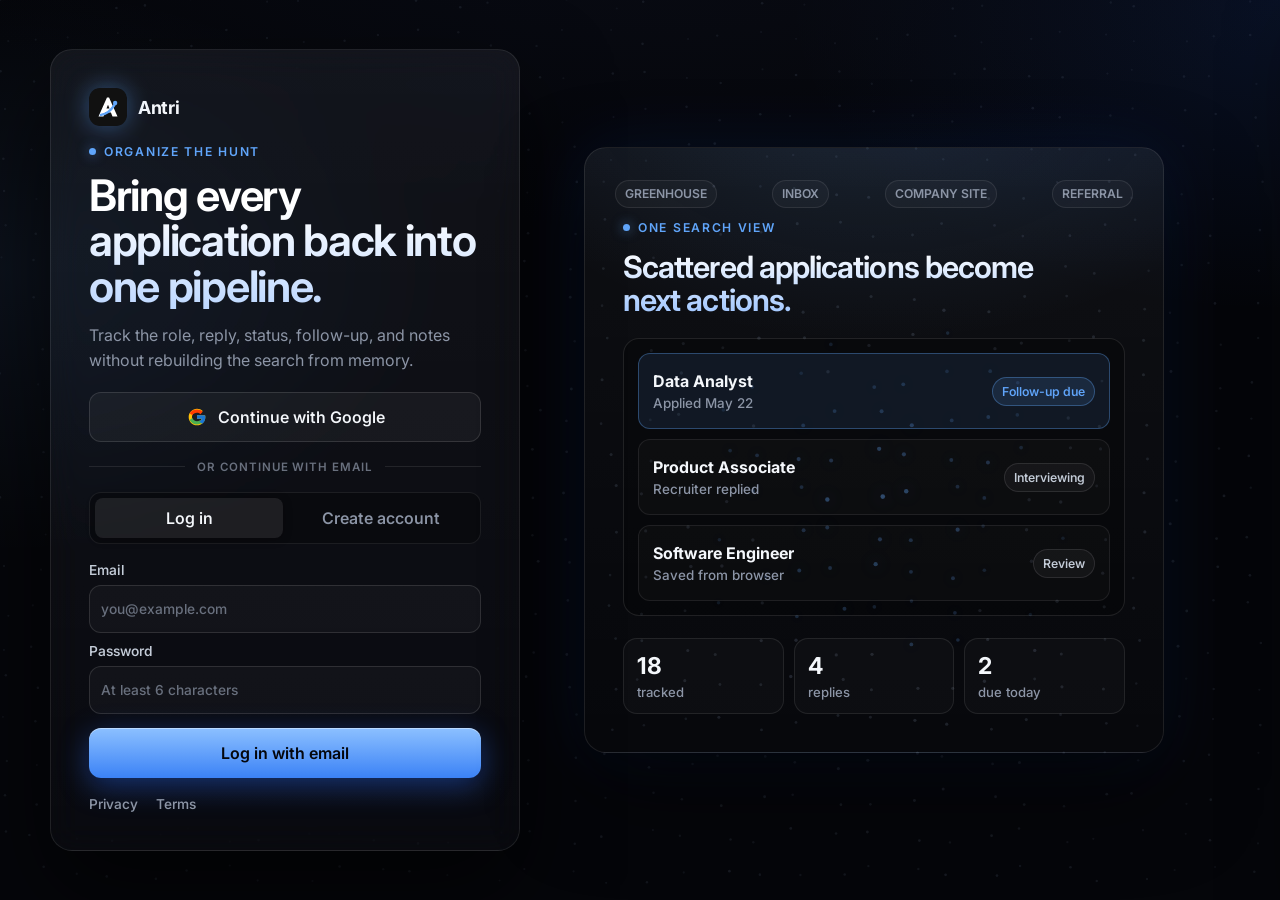
==== commit 7eeae90c: "Add functional account deletion - server.py: POST /api/delete-account validates the user's token, ca" ====
--- a/index.html
+++ b/index.html
@@ -3,448 +3,508 @@
   <head>
     <meta charset="utf-8">
     <meta name="viewport" content="width=device-width, initial-scale=1">
-    <title>Antri — Organize the hunt</title>
-    <meta name="description" content="Antri is a job-search workspace that turns scattered applications, follow-ups, and replies into one calm pipeline. Free and open-source. Add cloud AI automation for $9.99/mo.">
-    <meta name="theme-color" content="#05060a">
+    <title>Antri</title>
     <link rel="icon" href="assets/antri-mark.svg">
-    <link rel="canonical" href="https://antri.xyz/">
-
-    <!-- Open Graph -->
-    <meta property="og:type" content="website">
-    <meta property="og:title" content="Antri — Organize the hunt">
-    <meta property="og:description" content="Turn scattered applications into one organized pipeline. Free, open-source, and yours to self-host.">
-    <meta property="og:url" content="https://antri.xyz/">
-    <meta property="og:image" content="https://antri.xyz/assets/antri-mark-linkedin.png">
-    <meta name="twitter:card" content="summary_large_image">
-
-    <!-- If an old extension opens /index.html?draft=..., send it to the app. -->
-    <script>
-      (function () {
-        if (/[?&]draft=/.test(window.location.search)) {
-          window.location.replace("app.html" + window.location.search + window.location.hash);
-        }
-      })();
-    </script>
-
     <link rel="preconnect" href="https://fonts.googleapis.com">
     <link rel="preconnect" href="https://fonts.gstatic.com" crossorigin>
     <link href="https://fonts.googleapis.com/css2?family=Inter:wght@400;500;600;700&display=swap" rel="stylesheet">
-    <link rel="stylesheet" href="site.css">
+    <link rel="stylesheet" href="styles.css">
+    <link rel="stylesheet" href="auth.css">
+    <link rel="stylesheet" href="app-theme.css">
   </head>
   <body>
-    <canvas id="bgCanvas" aria-hidden="true"></canvas>
-    <div class="bg-veil" aria-hidden="true"></div>
-    <div class="scroll-progress" aria-hidden="true"></div>
-
-    <div class="page" id="top">
-      <svg id="trailMap" class="trail-map" aria-hidden="true"></svg>
-
-      <!-- ============================ NAV ============================ -->
-      <header class="nav">
-        <div class="wrap nav-inner">
-          <a class="brand" href="#top" aria-label="Antri home">
-            <img class="brand-mark" src="assets/antri-mark.svg" alt="">
-            <span>Antri</span>
-          </a>
-          <button class="nav-toggle" type="button" aria-label="Toggle menu" aria-expanded="false"><span></span></button>
-          <nav class="nav-links" aria-label="Primary">
-            <a class="nav-link" data-spy href="#what">Product</a>
-            <a class="nav-link" data-spy href="#story">Why "Antri"</a>
-            <a class="nav-link" data-spy href="#features">Features</a>
-            <a class="nav-link" data-spy href="#how">How it works</a>
-            <a class="nav-link" href="pricing.html">Pricing</a>
-            <a class="nav-link" data-spy href="#contact">Contact</a>
-            <a class="nav-link" href="https://github.com/walidsuleiman/Antri" target="_blank" rel="noreferrer">GitHub</a>
-            <a class="btn btn-primary nav-cta" href="app.html">Launch app</a>
-          </nav>
-        </div>
-      </header>
-
-      <!-- ============================ HERO ============================ -->
-      <section class="section hero wrap">
-        <span class="hero-badge reveal">
-          <span class="tag">Open source</span>
-          Run it yourself, or sync in the cloud
-        </span>
-        <h1 class="reveal" data-delay="1">
-          Your job search,<br><span class="grad">organized like an ant colony.</span>
-        </h1>
-        <p class="hero-sub reveal" data-delay="2">
-          Antri turns scattered applications, follow-ups, replies, and saved roles into one calm,
-          structured pipeline — so opportunities stop slipping through the cracks.
-        </p>
-        <div class="hero-actions reveal" data-delay="3">
-          <a class="btn btn-primary btn-lg" href="app.html">
-            Start tracking — free
-            <svg viewBox="0 0 24 24" fill="none" stroke="currentColor" stroke-width="2" stroke-linecap="round" stroke-linejoin="round"><path d="M5 12h14"/><path d="m12 5 7 7-7 7"/></svg>
-          </a>
-          <a class="btn btn-ghost btn-lg" href="https://github.com/walidsuleiman/Antri" target="_blank" rel="noreferrer">
-            <svg viewBox="0 0 24 24" fill="currentColor"><path d="M12 2C6.48 2 2 6.58 2 12.25c0 4.53 2.87 8.37 6.84 9.73.5.1.68-.22.68-.49 0-.24-.01-.88-.01-1.73-2.78.62-3.37-1.37-3.37-1.37-.45-1.18-1.11-1.49-1.11-1.49-.91-.64.07-.62.07-.62 1 .07 1.53 1.06 1.53 1.06.89 1.56 2.34 1.11 2.91.85.09-.66.35-1.11.63-1.37-2.22-.26-4.56-1.14-4.56-5.05 0-1.12.39-2.03 1.03-2.74-.1-.26-.45-1.3.1-2.71 0 0 .84-.27 2.75 1.05A9.4 9.4 0 0 1 12 6.84c.85 0 1.71.12 2.51.34 1.91-1.32 2.75-1.05 2.75-1.05.55 1.41.2 2.45.1 2.71.64.71 1.03 1.62 1.03 2.74 0 3.92-2.34 4.78-4.57 5.04.36.32.68.94.68 1.9 0 1.37-.01 2.48-.01 2.82 0 .27.18.6.69.49A10.02 10.02 0 0 0 22 12.25C22 6.58 17.52 2 12 2Z"/></svg>
-            Star on GitHub
-          </a>
-        </div>
-        <p class="hero-note reveal" data-delay="4">No spreadsheet wrangling · No login required to self-host · Your data stays yours</p>
-
-        <!-- Product mock -->
-        <div class="hero-mock reveal" data-delay="3" aria-hidden="true">
-          <div class="hero-mock-frame">
-            <div class="mock-bar">
-              <span class="mock-dot"></span><span class="mock-dot"></span><span class="mock-dot"></span>
-              <span class="url">antri.xyz/app</span>
-            </div>
-            <div class="mock-body">
-              <div class="mock-side">
-                <div class="row on"></div>
-                <div class="row"></div>
-                <div class="row"></div>
-                <div class="row"></div>
-              </div>
-              <div class="mock-main">
-                <div class="mock-metrics">
-                  <div class="mock-metric"><b>18</b><span>Tracked</span></div>
-                  <div class="mock-metric"><b>9</b><span>Active</span></div>
-                  <div class="mock-metric"><b>4</b><span>Replies</span></div>
-                  <div class="mock-metric accent"><b>2</b><span>Due today</span></div>
+    <section id="authGate" class="auth-shell" aria-label="Antri account access">
+      <canvas id="authCanvas" aria-hidden="true"></canvas>
+      <div class="auth-layout">
+        <div class="auth-panel">
+          <div class="auth-brand">
+            <img class="auth-mark" src="assets/antri-mark.svg" alt="" aria-hidden="true">
+            <strong>Antri</strong>
+          </div>
+
+          <div class="auth-copy">
+            <p class="eyebrow">Organize the hunt</p>
+            <h1>Bring every application back into one pipeline.</h1>
+            <p>Track the role, reply, status, follow-up, and notes without rebuilding the search from memory.</p>
+          </div>
+
+          <div class="oauth-stack">
+            <button class="oauth-button google" type="button" id="googleAuthButton">
+              <span aria-hidden="true"><img src="assets/google-g.svg" alt=""></span>
+              Continue with Google
+            </button>
+          </div>
+
+          <div class="auth-divider"><span>or continue with email</span></div>
+
+          <div class="auth-mode" role="group" aria-label="Email account mode">
+            <button class="active" type="button" data-auth-mode="login">Log in</button>
+            <button type="button" data-auth-mode="signup">Create account</button>
+          </div>
+
+          <form id="authForm" class="auth-form">
+            <label>
+              Email
+              <input id="authEmail" type="email" autocomplete="email" required placeholder="you@example.com">
+            </label>
+            <label>
+              Password
+              <input id="authPassword" type="password" autocomplete="current-password" minlength="6" required placeholder="At least 6 characters">
+            </label>
+            <button class="primary-button auth-submit" type="submit" id="authSubmitButton">Log in with email</button>
+          </form>
+
+          <output id="authStatus" class="auth-status" aria-live="polite"></output>
+          <div class="auth-legal-links">
+            <a href="privacy.html">Privacy</a>
+            <a href="terms.html">Terms</a>
+          </div>
+        </div>
+
+        <section class="auth-preview" aria-label="Application tracking preview">
+          <div class="auth-noise" aria-hidden="true">
+            <span>Greenhouse</span>
+            <span>Inbox</span>
+            <span>Company site</span>
+            <span>Referral</span>
+          </div>
+          <div class="auth-preview-head">
+            <p class="eyebrow">One search view</p>
+            <strong>Scattered applications become next actions.</strong>
+          </div>
+          <div class="auth-preview-board" aria-hidden="true">
+            <article class="preview-job active">
+              <div>
+                <strong>Data Analyst</strong>
+                <span>Applied May 22</span>
+              </div>
+              <em>Follow-up due</em>
+            </article>
+            <article class="preview-job">
+              <div>
+                <strong>Product Associate</strong>
+                <span>Recruiter replied</span>
+              </div>
+              <em>Interviewing</em>
+            </article>
+            <article class="preview-job">
+              <div>
+                <strong>Software Engineer</strong>
+                <span>Saved from browser</span>
+              </div>
+              <em>Review</em>
+            </article>
+          </div>
+          <div class="auth-preview-metrics" aria-hidden="true">
+            <span><strong>18</strong> tracked</span>
+            <span><strong>4</strong> replies</span>
+            <span><strong>2</strong> due today</span>
+          </div>
+        </section>
+      </div>
+    </section>
+
+    <div id="appShell" class="app-shell" hidden>
+      <canvas id="appCanvas" aria-hidden="true"></canvas>
+      <aside class="sidebar" aria-label="Workspace navigation">
+        <div class="brand">
+          <img class="brand-mark" src="assets/antri-mark.svg" alt="" aria-hidden="true">
+          <div>
+            <strong>Antri</strong>
+            <span>Job search workspace</span>
+          </div>
+        </div>
+
+        <nav class="nav-list" aria-label="Primary">
+          <button class="nav-item active" type="button" data-view="pipeline" title="Pipeline">
+            <span aria-hidden="true"><svg viewBox="0 0 24 24" fill="none" stroke="currentColor" stroke-width="2" stroke-linecap="round" stroke-linejoin="round"><rect x="3" y="3" width="7" height="9" rx="1.5"/><rect x="14" y="3" width="7" height="5" rx="1.5"/><rect x="14" y="12" width="7" height="9" rx="1.5"/><rect x="3" y="16" width="7" height="5" rx="1.5"/></svg></span>
+            <span>Pipeline</span>
+          </button>
+          <button class="nav-item" type="button" data-view="followups" title="Follow-ups">
+            <span aria-hidden="true"><svg viewBox="0 0 24 24" fill="none" stroke="currentColor" stroke-width="2" stroke-linecap="round" stroke-linejoin="round"><path d="M10.27 6.6A6 6 0 0 1 18 12v3a4 4 0 0 0 1.34 3H4.66A4 4 0 0 0 6 15v-3a6 6 0 0 1 4.27-5.4Z"/><path d="M10.3 21a2 2 0 0 0 3.4 0"/></svg></span>
+            <span>Follow-ups</span>
+          </button>
+          <button class="nav-item" type="button" data-view="insights" title="Insights">
+            <span aria-hidden="true"><svg viewBox="0 0 24 24" fill="none" stroke="currentColor" stroke-width="2" stroke-linecap="round" stroke-linejoin="round"><path d="M3 3v16a2 2 0 0 0 2 2h16"/><rect x="7" y="11" width="3" height="6" rx="1"/><rect x="13" y="7" width="3" height="10" rx="1"/></svg></span>
+            <span>Insights</span>
+          </button>
+          <button class="nav-item" type="button" data-view="integrations" title="Integrations">
+            <span aria-hidden="true"><svg viewBox="0 0 24 24" fill="none" stroke="currentColor" stroke-width="2" stroke-linecap="round" stroke-linejoin="round"><path d="M9 2v5"/><path d="M15 2v5"/><path d="M6 7h12v4a6 6 0 0 1-12 0Z"/><path d="M12 17v5"/></svg></span>
+            <span>Integrations</span>
+          </button>
+        </nav>
+
+        <div class="sidebar-footer">
+          <a href="privacy.html">Privacy policy</a>
+        </div>
+      </aside>
+
+      <main class="workspace">
+        <header class="topbar">
+          <div>
+            <p class="eyebrow">Career command center</p>
+            <h1>Your job search, organized</h1>
+          </div>
+          <div class="topbar-actions">
+            <button class="ghost-button" type="button" id="importButton" title="Import JSON">Import</button>
+            <button class="ghost-button" type="button" id="exportButton" title="Export JSON">Export</button>
+            <button class="primary-button" type="button" id="openFormButton">
+              <span aria-hidden="true">+</span>
+              Add job
+            </button>
+            <button class="plan-pill" id="planPill" type="button" hidden></button>
+            <div class="account-menu" id="accountMenu">
+              <button
+                class="account-trigger"
+                type="button"
+                id="accountMenuButton"
+                aria-haspopup="menu"
+                aria-expanded="false"
+                title="Account menu"
+              >
+                <span class="account-avatar" aria-hidden="true"></span>
+                <span class="account-chevron" aria-hidden="true"></span>
+                <span class="sr-only">Open account menu</span>
+              </button>
+              <div class="account-dropdown" id="accountDropdown" role="menu" hidden>
+                <div class="account-identity">
+                  <span>Signed in as</span>
+                  <strong id="accountEmail"></strong>
                 </div>
-                <div class="mock-card">
-                  <div><div class="t">Data Analyst · Stripe</div><div class="s">Applied May 22 · Referral</div></div>
-                  <span class="mock-pill">Follow-up due</span>
-                </div>
-                <div class="mock-card">
-                  <div><div class="t">Product Associate · Linear</div><div class="s">Recruiter replied · 2d ago</div></div>
-                  <span class="mock-pill">Interviewing</span>
-                </div>
-                <div class="mock-card">
-                  <div><div class="t">Software Engineer · Vercel</div><div class="s">Saved from browser</div></div>
-                  <span class="mock-pill">Review</span>
-                </div>
-              </div>
-            </div>
-          </div>
-        </div>
-      </section>
-
-      <!-- ====================== SOURCES STRIP ====================== -->
-      <section class="wrap" style="padding-bottom: clamp(30px,5vw,60px)">
-        <p class="marquee-label reveal">Pulls applications together from everywhere you apply</p>
-        <div class="source-row reveal" data-delay="1">
-          <span class="source-chip">LinkedIn</span>
-          <span class="source-chip">Indeed</span>
-          <span class="source-chip">Greenhouse</span>
-          <span class="source-chip">Lever</span>
-          <span class="source-chip">Workday</span>
-          <span class="source-chip">Company sites</span>
-          <span class="source-chip">Referrals</span>
-          <span class="source-chip">Recruiter emails</span>
-        </div>
-      </section>
-
-      <!-- ======================= WHAT IS ANTRI ======================= -->
-      <section class="section wrap" id="what" data-trail-stop>
-        <div class="section-head reveal">
-          <span class="eyebrow">What is Antri</span>
-          <h2 class="h2">A workspace built around the job hunt — not another spreadsheet.</h2>
-          <p class="lead">
-            Most people apply across a dozen places at once. Antri makes every application a
-            structured record, then surfaces what actually needs your attention next.
-          </p>
-        </div>
-
-        <div class="bento">
-          <article class="card span-3 tall reveal">
-            <div class="card-icon">
-              <svg viewBox="0 0 24 24" fill="none" stroke="currentColor" stroke-width="2" stroke-linecap="round" stroke-linejoin="round"><path d="M8 6h13"/><path d="M8 12h13"/><path d="M8 18h13"/><path d="M3 6h.01"/><path d="M3 12h.01"/><path d="M3 18h.01"/></svg>
-            </div>
-            <h3>Every application, one pipeline</h3>
-            <p>Role, company, status, source, compensation, contact, notes, and the link — captured per application and never scattered across tabs again.</p>
+                <div class="account-plan" id="accountPlan"></div>
+                <button class="account-action plan-action" type="button" id="planActionButton" role="menuitem" hidden></button>
+                <a class="account-action" href="privacy.html" role="menuitem">Privacy policy</a>
+                <a class="account-action" href="terms.html" role="menuitem">Terms of service</a>
+                <button class="account-action" type="button" id="signOutButton" role="menuitem">Sign out</button>
+                <button class="account-action account-danger" type="button" id="deleteAccountButton" role="menuitem">Delete account</button>
+              </div>
+            </div>
+            <input id="importFile" type="file" accept="application/json" hidden>
+          </div>
+        </header>
+        <output id="syncStatus" class="sync-status" aria-live="polite"></output>
+
+        <section class="metric-grid" aria-label="Application summary">
+          <article class="metric">
+            <span>Total applications</span>
+            <strong id="totalApplications">0</strong>
           </article>
-
-          <article class="card span-3 tall reveal" data-delay="1">
-            <div class="card-icon">
-              <svg viewBox="0 0 24 24" fill="none" stroke="currentColor" stroke-width="2" stroke-linecap="round" stroke-linejoin="round"><path d="M12 3v18"/><path d="m5 10 7-7 7 7"/></svg>
-            </div>
-            <h3>Follow-ups that surface themselves</h3>
-            <p>Antri keeps upcoming and overdue next actions in view, so you follow up at the right time instead of from memory.</p>
+          <article class="metric">
+            <span>Active pipeline</span>
+            <strong id="activeApplications">0</strong>
           </article>
-
-          <article class="card span-2 reveal">
-            <div class="stat-big">13</div>
-            <p style="margin-top:8px">structured fields tracked per application</p>
+          <article class="metric">
+            <span>Heard back</span>
+            <strong id="heardBackCount">0</strong>
           </article>
-          <article class="card span-2 reveal" data-delay="1">
-            <div class="stat-big">$0</div>
-            <p style="margin-top:8px">to self-host the entire tool, forever</p>
+          <article class="metric accent">
+            <span>Follow-ups due</span>
+            <strong id="followUpCount">0</strong>
           </article>
-          <article class="card span-2 reveal" data-delay="2">
-            <div class="stat-big">1</div>
-            <p style="margin-top:8px">calm view instead of a pile of open tabs</p>
-          </article>
-        </div>
-      </section>
-
-      <!-- ===================== THE NAME / ANTS ====================== -->
-      <section class="section wrap" id="story" data-trail-stop>
-        <div class="section-head story-head reveal">
-          <span class="eyebrow">Why it's called Antri</span>
-          <h2 class="h2">Ants don't lose track. Neither should you.</h2>
-          <p class="lead">
-            The name <strong>Antri</strong> comes from <strong>ants</strong> — nature's most organized,
-            persistent, and systematic foragers. A single ant leaves a trail; the colony turns thousands
-            of tiny, scattered actions into one coordinated system that always finds its way back.
-          </p>
-          <p class="lead" style="margin-top:14px">
-            A job search works exactly the same way. Small actions — apply, follow up, log a reply — add up.
-            Antri is the trail that keeps them organized so nothing gets lost. Follow it down this page.
-          </p>
-        </div>
-
-        <div class="story-points">
-          <div class="story-point reveal">
-            <span class="n">01</span>
-            <h4>Organized</h4>
-            <p>Each application is a clean, structured record — not a row you have to decode.</p>
-          </div>
-          <div class="story-point reveal" data-delay="1">
-            <span class="n">02</span>
-            <h4>Persistent</h4>
-            <p>Follow-ups and overdue actions stay visible until they're done.</p>
-          </div>
-          <div class="story-point reveal" data-delay="2">
-            <span class="n">03</span>
-            <h4>Systematic</h4>
-            <p>Insights show which sources respond, so you work the pipeline, not the chaos.</p>
-          </div>
-        </div>
-      </section>
-
-      <!-- ======================== FEATURES ========================= -->
-      <section class="section wrap" id="features" data-trail-stop>
-        <div class="section-head center reveal">
-          <span class="eyebrow center">Everything in the box</span>
-          <h2 class="h2">Built to do the boring tracking for you.</h2>
-          <p class="lead">From capturing a posting to knowing what to do next — Antri covers the whole loop.</p>
-        </div>
-
-        <div class="grid grid-3">
-          <article class="card reveal">
-            <div class="card-icon"><svg viewBox="0 0 24 24" fill="none" stroke="currentColor" stroke-width="2" stroke-linecap="round" stroke-linejoin="round"><path d="m12 3-1.9 5.8a2 2 0 0 1-1.3 1.3L3 12l5.8 1.9a2 2 0 0 1 1.3 1.3L12 21l1.9-5.8a2 2 0 0 1 1.3-1.3L21 12l-5.8-1.9a2 2 0 0 1-1.3-1.3Z"/></svg></div>
-            <h3>Smart Add</h3>
-            <p>Paste a job link and Antri prefills the role, company, location, compensation, source, and notes into a ready-to-review draft.</p>
-          </article>
-          <article class="card reveal" data-delay="1">
-            <div class="card-icon"><svg viewBox="0 0 24 24" fill="none" stroke="currentColor" stroke-width="2" stroke-linecap="round" stroke-linejoin="round"><path d="M19.4 7.34 16.66 4.6A2 2 0 0 0 14 4.53l-9 9V19h5.47l9-9a2 2 0 0 0-.07-2.66Z"/><path d="m15 5 4 4"/><path d="M9 8h.01"/></svg></div>
-            <h3>Browser saver extension</h3>
-            <p>One click on LinkedIn, Indeed, or Workday captures the rendered posting and opens a prefilled draft — even on sites that block fetching.</p>
-          </article>
-          <article class="card reveal" data-delay="2">
-            <div class="card-icon"><svg viewBox="0 0 24 24" fill="none" stroke="currentColor" stroke-width="2" stroke-linecap="round" stroke-linejoin="round"><path d="M3 3v16a2 2 0 0 0 2 2h16"/><path d="m7 14 4-4 3 3 5-5"/></svg></div>
-            <h3>Pipeline insights</h3>
-            <p>See total applications, active opportunities, replies, and due follow-ups — plus status distribution and which sources respond.</p>
-          </article>
-          <article class="card reveal">
-            <div class="card-icon"><svg viewBox="0 0 24 24" fill="none" stroke="currentColor" stroke-width="2" stroke-linecap="round" stroke-linejoin="round"><path d="M10.27 6.6A6 6 0 0 0 18 12v3a4 4 0 0 0 1.34 3H4.66A4 4 0 0 0 6 15v-3a6 6 0 0 1 4.27-5.4Z"/><path d="M10.3 21a2 2 0 0 0 3.4 0"/></svg></div>
-            <h3>Follow-up tracking</h3>
-            <p>Upcoming and overdue actions stay front and center, so the right nudge happens at the right moment.</p>
-          </article>
-          <article class="card reveal" data-delay="1">
-            <div class="card-icon"><svg viewBox="0 0 24 24" fill="none" stroke="currentColor" stroke-width="2" stroke-linecap="round" stroke-linejoin="round"><circle cx="11" cy="11" r="7"/><path d="m21 21-4.3-4.3"/></svg></div>
-            <h3>Search, filter & sort</h3>
-            <p>Find any role instantly by company, status, source, location, or notes. Sort by date, priority, or follow-up.</p>
-          </article>
-          <article class="card reveal" data-delay="2">
-            <div class="card-icon"><svg viewBox="0 0 24 24" fill="none" stroke="currentColor" stroke-width="2" stroke-linecap="round" stroke-linejoin="round"><path d="M21 15v4a2 2 0 0 1-2 2H5a2 2 0 0 1-2-2v-4"/><path d="m7 10 5 5 5-5"/><path d="M12 15V3"/></svg></div>
-            <h3>Import & export</h3>
-            <p>Your data is portable. Export to JSON or CSV anytime, and import Antri JSON to pick up where you left off.</p>
-          </article>
-        </div>
-      </section>
-
-      <!-- ======================= HOW IT WORKS ====================== -->
-      <section class="section wrap" id="how" data-trail-stop>
-        <div class="section-head center reveal">
-          <span class="eyebrow center">How it works</span>
-          <h2 class="h2">Three steps from chaos to pipeline.</h2>
-        </div>
-        <div class="steps">
-          <article class="step reveal">
-            <div class="num">STEP 01</div>
-            <h3>Capture</h3>
-            <p>Paste a job link, use the browser extension, or add a role by hand. Antri builds a structured draft in seconds.</p>
-          </article>
-          <article class="step reveal" data-delay="1">
-            <div class="num">STEP 02</div>
-            <h3>Organize</h3>
-            <p>Set status, priority, source, and a follow-up date. Every application lands in one clean, searchable pipeline.</p>
-          </article>
-          <article class="step reveal" data-delay="2">
-            <div class="num">STEP 03</div>
-            <h3>Act</h3>
-            <p>Antri surfaces what's due and what's working, so you follow up on time and lean into the sources that reply.</p>
-          </article>
-        </div>
-      </section>
-
-      <!-- ====================== OPEN SOURCE ======================== -->
-      <section class="section wrap" id="opensource" data-trail-stop>
-        <div class="band">
-          <div class="reveal">
-            <span class="eyebrow">Open source &amp; yours</span>
-            <h2 class="h2">Free forever. Run it your way.</h2>
-            <p class="lead">
-              Antri is fully open-source. Use it free in the cloud at <strong>antri.xyz</strong>, or clone the
-              repo and run the whole thing yourself — no paywall, no lock-in, no telemetry.
-            </p>
-            <ul class="band-list">
-              <li><span class="check"><svg viewBox="0 0 24 24" fill="none" stroke="currentColor" stroke-width="3" stroke-linecap="round" stroke-linejoin="round"><path d="M20 6 9 17l-5-5"/></svg></span> Dependency-free static app — HTML, CSS &amp; JS</li>
-              <li><span class="check"><svg viewBox="0 0 24 24" fill="none" stroke="currentColor" stroke-width="3" stroke-linecap="round" stroke-linejoin="round"><path d="M20 6 9 17l-5-5"/></svg></span> Self-host locally or on any cloud you like</li>
-              <li><span class="check"><svg viewBox="0 0 24 24" fill="none" stroke="currentColor" stroke-width="3" stroke-linecap="round" stroke-linejoin="round"><path d="M20 6 9 17l-5-5"/></svg></span> Your data stays in your own storage</li>
-            </ul>
-            <div class="hero-actions" style="justify-content:flex-start;margin-top:30px">
-              <a class="btn btn-primary" href="https://github.com/walidsuleiman/Antri" target="_blank" rel="noreferrer">View the repo</a>
-              <a class="btn btn-ghost" href="app.html">Use it on the cloud</a>
-            </div>
-          </div>
-          <div class="code-block reveal" data-delay="1">
-            <div class="head">
-              <span class="mock-dot"></span><span class="mock-dot"></span><span class="mock-dot"></span>
-              <span style="margin-left:8px">terminal</span>
-            </div>
-            <pre><span class="c"># clone and run Antri yourself</span>
-git clone https://github.com/<span class="k">walidsuleiman</span>/Antri
-cd Antri
-python server.py
-
-<span class="c"># then open</span>
-<span class="k">http://127.0.0.1:4173/</span></pre>
-          </div>
-        </div>
-      </section>
-
-      <!-- ===================== PRICING TEASER ====================== -->
-      <section class="section wrap" id="pricing-teaser" data-trail-stop>
-        <div class="section-head center reveal">
-          <span class="eyebrow center">Pricing</span>
-          <h2 class="h2">Free to track. Pay only for the automation.</h2>
-          <p class="lead">The core tracker is free and open-source. The optional Pro tier adds AI automation, the cloud-synced extension, and your account synced across every device.</p>
-        </div>
-        <div class="price-grid reveal" data-delay="1">
-          <div class="price-card">
-            <h3>Open Source</h3>
-            <p class="tagline">Self-host or use on the cloud</p>
-            <div class="price-amount"><span class="amt">$0</span><span class="per">/ forever</span></div>
-            <p class="price-sub">No account required to self-host</p>
-            <a class="btn btn-ghost" href="app.html">Start free</a>
-            <ul class="price-features">
-              <li><span class="check"><svg viewBox="0 0 24 24" fill="none" stroke="currentColor" stroke-width="3" stroke-linecap="round" stroke-linejoin="round"><path d="M20 6 9 17l-5-5"/></svg></span> Full application pipeline &amp; insights</li>
-              <li><span class="check"><svg viewBox="0 0 24 24" fill="none" stroke="currentColor" stroke-width="3" stroke-linecap="round" stroke-linejoin="round"><path d="M20 6 9 17l-5-5"/></svg></span> Smart Add &amp; import / export</li>
-              <li><span class="check"><svg viewBox="0 0 24 24" fill="none" stroke="currentColor" stroke-width="3" stroke-linecap="round" stroke-linejoin="round"><path d="M20 6 9 17l-5-5"/></svg></span> 100% open-source, no lock-in</li>
-            </ul>
-          </div>
-          <div class="price-card featured">
-            <span class="price-flag">Most popular</span>
-            <h3>Antri Pro</h3>
-            <p class="tagline">AI automation, synced everywhere</p>
-            <div class="price-amount"><span class="amt">$9.99</span><span class="per">/ month</span></div>
-            <p class="price-sub trial">Try 3 days free — then $9.99/month.</p>
-            <a class="btn btn-primary" href="pricing.html">See what's included</a>
-            <ul class="price-features">
-              <li><span class="check"><svg viewBox="0 0 24 24" fill="none" stroke="currentColor" stroke-width="3" stroke-linecap="round" stroke-linejoin="round"><path d="M20 6 9 17l-5-5"/></svg></span> Everything in Open Source</li>
-              <li><span class="check"><svg viewBox="0 0 24 24" fill="none" stroke="currentColor" stroke-width="3" stroke-linecap="round" stroke-linejoin="round"><path d="M20 6 9 17l-5-5"/></svg></span> AI automation + the cloud extension</li>
-              <li><span class="check"><svg viewBox="0 0 24 24" fill="none" stroke="currentColor" stroke-width="3" stroke-linecap="round" stroke-linejoin="round"><path d="M20 6 9 17l-5-5"/></svg></span> Synced across every device you use</li>
-            </ul>
-          </div>
-        </div>
-        <p class="reveal" style="text-align:center;margin-top:26px">
-          <a class="nav-link" href="pricing.html" style="color:var(--accent)">Compare plans in detail →</a>
-        </p>
-      </section>
-
-      <!-- ======================== CONTACT ========================== -->
-      <section class="section wrap" id="contact" data-trail-stop>
-        <div class="section-head center reveal">
-          <span class="eyebrow center">Contact</span>
-          <h2 class="h2">Questions, feedback, or just want to say hi?</h2>
-          <p class="lead">Antri is built in the open. Reach out, open an issue, or follow along.</p>
-        </div>
-        <div class="contact-grid">
-          <a class="contact-card reveal" href="mailto:me@walidsuleiman.com">
-            <span class="card-icon"><svg viewBox="0 0 24 24" fill="none" stroke="currentColor" stroke-width="2" stroke-linecap="round" stroke-linejoin="round"><rect x="2" y="4" width="20" height="16" rx="2"/><path d="m22 7-8.97 5.7a1.94 1.94 0 0 1-2.06 0L2 7"/></svg></span>
-            <span class="label">Email</span>
-            <span class="value">me@walidsuleiman.com</span>
-          </a>
-          <a class="contact-card reveal" data-delay="1" href="https://github.com/walidsuleiman/Antri" target="_blank" rel="noreferrer">
-            <span class="card-icon"><svg viewBox="0 0 24 24" fill="currentColor"><path d="M12 2C6.48 2 2 6.58 2 12.25c0 4.53 2.87 8.37 6.84 9.73.5.1.68-.22.68-.49 0-.24-.01-.88-.01-1.73-2.78.62-3.37-1.37-3.37-1.37-.45-1.18-1.11-1.49-1.11-1.49-.91-.64.07-.62.07-.62 1 .07 1.53 1.06 1.53 1.06.89 1.56 2.34 1.11 2.91.85.09-.66.35-1.11.63-1.37-2.22-.26-4.56-1.14-4.56-5.05 0-1.12.39-2.03 1.03-2.74-.1-.26-.45-1.3.1-2.71 0 0 .84-.27 2.75 1.05A9.4 9.4 0 0 1 12 6.84c.85 0 1.71.12 2.51.34 1.91-1.32 2.75-1.05 2.75-1.05.55 1.41.2 2.45.1 2.71.64.71 1.03 1.62 1.03 2.74 0 3.92-2.34 4.78-4.57 5.04.36.32.68.94.68 1.9 0 1.37-.01 2.48-.01 2.82 0 .27.18.6.69.49A10.02 10.02 0 0 0 22 12.25C22 6.58 17.52 2 12 2Z"/></svg></span>
-            <span class="label">Open source</span>
-            <span class="value">github.com/walidsuleiman/Antri</span>
-          </a>
-          <a class="contact-card reveal" data-delay="2" href="app.html">
-            <span class="card-icon"><svg viewBox="0 0 24 24" fill="none" stroke="currentColor" stroke-width="2" stroke-linecap="round" stroke-linejoin="round"><path d="M5 12h14"/><path d="m12 5 7 7-7 7"/></svg></span>
-            <span class="label">Try it</span>
-            <span class="value">Launch the Antri app</span>
-          </a>
-        </div>
-      </section>
-
-      <!-- ========================== CTA ============================ -->
-      <section class="section wrap">
-        <div class="cta reveal">
-          <span class="eyebrow center">Organize the hunt</span>
-          <h2>Stop tracking from memory.</h2>
-          <p class="lead">Bring every application into one pipeline today — free, open-source, and yours.</p>
-          <div class="hero-actions">
-            <a class="btn btn-primary btn-lg" href="app.html">Launch Antri free</a>
-            <a class="btn btn-ghost btn-lg" href="pricing.html">View pricing</a>
-          </div>
-        </div>
-      </section>
-
-      <!-- ========================= FOOTER ========================== -->
-      <footer class="footer">
-        <div class="wrap">
-          <div class="footer-top">
-            <div class="footer-brand">
-              <a class="brand" href="#top"><img class="brand-mark" src="assets/antri-mark.svg" alt=""><span>Antri</span></a>
-              <p>The organized way to run a job search. Inspired by ants — systematic, persistent, and always finding the way back.</p>
-            </div>
-            <div class="footer-cols">
-              <div class="footer-col">
-                <h4>Product</h4>
-                <a href="#what">What is Antri</a>
-                <a href="#features">Features</a>
-                <a href="#how">How it works</a>
-                <a href="pricing.html">Pricing</a>
-                <a href="app.html">Launch app</a>
-              </div>
-              <div class="footer-col">
-                <h4>Project</h4>
-                <a href="https://github.com/walidsuleiman/Antri" target="_blank" rel="noreferrer">GitHub</a>
-                <a href="#opensource">Self-host</a>
-                <a href="#story">Why "Antri"</a>
-                <a href="privacy.html">Privacy</a>
-                <a href="terms.html">Terms</a>
-              </div>
-              <div class="footer-col">
-                <h4>Contact</h4>
-                <a href="mailto:me@walidsuleiman.com">Email</a>
-                <a href="#contact">Get in touch</a>
-              </div>
-            </div>
-          </div>
-          <div class="footer-bottom">
-            <span>© <span id="year">2026</span> Antri · Organize the hunt.</span>
-            <div class="socials">
-              <a href="https://github.com/walidsuleiman/Antri" target="_blank" rel="noreferrer" aria-label="GitHub">
-                <svg viewBox="0 0 24 24" fill="currentColor"><path d="M12 2C6.48 2 2 6.58 2 12.25c0 4.53 2.87 8.37 6.84 9.73.5.1.68-.22.68-.49 0-.24-.01-.88-.01-1.73-2.78.62-3.37-1.37-3.37-1.37-.45-1.18-1.11-1.49-1.11-1.49-.91-.64.07-.62.07-.62 1 .07 1.53 1.06 1.53 1.06.89 1.56 2.34 1.11 2.91.85.09-.66.35-1.11.63-1.37-2.22-.26-4.56-1.14-4.56-5.05 0-1.12.39-2.03 1.03-2.74-.1-.26-.45-1.3.1-2.71 0 0 .84-.27 2.75 1.05A9.4 9.4 0 0 1 12 6.84c.85 0 1.71.12 2.51.34 1.91-1.32 2.75-1.05 2.75-1.05.55 1.41.2 2.45.1 2.71.64.71 1.03 1.62 1.03 2.74 0 3.92-2.34 4.78-4.57 5.04.36.32.68.94.68 1.9 0 1.37-.01 2.48-.01 2.82 0 .27.18.6.69.49A10.02 10.02 0 0 0 22 12.25C22 6.58 17.52 2 12 2Z"/></svg>
-              </a>
-              <a href="mailto:me@walidsuleiman.com" aria-label="Email">
-                <svg viewBox="0 0 24 24" fill="none" stroke="currentColor" stroke-width="2" stroke-linecap="round" stroke-linejoin="round"><rect x="2" y="4" width="20" height="16" rx="2"/><path d="m22 7-8.97 5.7a1.94 1.94 0 0 1-2.06 0L2 7"/></svg>
-              </a>
-            </div>
-          </div>
-        </div>
-      </footer>
+        </section>
+
+        <section class="controls" aria-label="Filters">
+          <div class="filter-topline">
+            <label class="search-field">
+              <span aria-hidden="true">?</span>
+              <input id="searchInput" type="search" placeholder="Search role, company, location, notes">
+            </label>
+            <div class="control-row">
+              <select id="statusFilter" aria-label="Filter by status">
+                <option value="all">All statuses</option>
+              </select>
+              <select id="sortSelect" aria-label="Sort applications">
+                <option value="date-desc">Newest to oldest</option>
+                <option value="date-asc">Oldest to newest</option>
+                <option value="role-asc">Alphabetical A-Z</option>
+                <option value="role-desc">Alphabetical Z-A</option>
+                <option value="company-asc">Company A-Z</option>
+                <option value="company-desc">Company Z-A</option>
+                <option value="followup">Follow-up date</option>
+                <option value="priority">Priority</option>
+              </select>
+            </div>
+          </div>
+          <div class="source-filter">
+            <span class="filter-label">Source</span>
+            <div id="sourceFilters" class="source-filters" aria-label="Filter by source"></div>
+          </div>
+        </section>
+
+        <section id="pipelineView" class="view active-view" aria-label="Applications">
+          <div class="section-head">
+            <div>
+              <h2>Applications</h2>
+              <p id="resultCount">0 records</p>
+            </div>
+            <button class="ghost-button" type="button" id="csvButton">Download CSV</button>
+          </div>
+          <div id="jobList" class="job-list"></div>
+          <div id="emptyState" class="empty-state" hidden>
+            <strong>No applications match this view.</strong>
+            <span>Add a job or adjust your filters.</span>
+          </div>
+        </section>
+
+        <section id="followupsView" class="view" aria-label="Follow-ups">
+          <div class="section-head">
+            <div>
+              <h2>Follow-ups</h2>
+              <p>Upcoming and overdue next actions</p>
+            </div>
+          </div>
+          <div id="followupList" class="timeline"></div>
+        </section>
+
+        <section id="insightsView" class="view" aria-label="Insights">
+          <div class="section-head">
+            <div>
+              <h2>Insights</h2>
+              <p>Status mix, response rate, and sources</p>
+            </div>
+          </div>
+          <div class="insight-layout">
+            <div class="chart-panel">
+              <h3>Status distribution</h3>
+              <div id="statusChart" class="status-chart"></div>
+            </div>
+            <div class="chart-panel">
+              <h3>Source performance</h3>
+              <div id="sourceChart" class="source-chart"></div>
+            </div>
+          </div>
+        </section>
+
+        <section id="integrationsView" class="view" aria-label="Integrations">
+          <div class="section-head">
+            <div>
+              <h2>Integrations</h2>
+              <p>Email connectors to automate your tracking</p>
+            </div>
+          </div>
+          <div class="integration-grid">
+            <article class="integration-card">
+              <div class="integration-logo" aria-hidden="true">
+                <svg viewBox="0 0 48 48" xmlns="http://www.w3.org/2000/svg">
+                  <path fill="#4caf50" d="M45 16.2l-5 2.75-5 4.75L35 40h7c1.657 0 3-1.343 3-3V16.2z"/>
+                  <path fill="#1e88e5" d="M3 16.2l3.614 1.71L13 23.7V40H6c-1.657 0-3-1.343-3-3V16.2z"/>
+                  <polygon fill="#e53935" points="35,11.2 24,19.45 13,11.2 12,17 13,23.7 24,31.95 35,23.7 36,17"/>
+                  <path fill="#c62828" d="M3 12.298V16.2l10 7.5V11.2L9.876 8.859C9.132 8.301 8.228 8 7.298 8 4.924 8 3 9.924 3 12.298z"/>
+                  <path fill="#fbc02d" d="M45 12.298V16.2l-10 7.5V11.2l3.124-2.341C38.868 8.301 39.772 8 40.702 8 43.076 8 45 9.924 45 12.298z"/>
+                </svg>
+              </div>
+              <div>
+                <h3>Gmail</h3>
+                <p>Detect recruiter replies, parse interview invites, and attach email threads to applications.</p>
+              </div>
+              <span class="soon">Coming soon</span>
+            </article>
+            <article class="integration-card">
+              <div class="integration-logo" aria-hidden="true">
+                <svg viewBox="0 0 48 48" xmlns="http://www.w3.org/2000/svg">
+                  <path fill="#0a2767" d="M44 24l-9-5v10z"/>
+                  <rect x="25" y="14" width="19" height="20" rx="1.5" fill="#28a8ea"/>
+                  <path fill="#0078d4" d="M25 14h19v3l-9.5 6L25 17z"/>
+                  <rect x="4" y="9" width="24" height="30" rx="3.5" fill="#0364b8"/>
+                  <ellipse cx="16" cy="24" rx="7.4" ry="8.2" fill="none" stroke="#fff" stroke-width="3.4"/>
+                </svg>
+              </div>
+              <div>
+                <h3>Outlook</h3>
+                <p>Sync hiring emails, calendar follow-ups, and company contacts from Microsoft accounts.</p>
+              </div>
+              <span class="soon">Coming soon</span>
+            </article>
+          </div>
+        </section>
+      </main>
     </div>
 
-    <script src="site.js"></script>
+    <div id="drawerBackdrop" class="drawer-backdrop" hidden></div>
+    <aside id="jobDrawer" class="drawer" aria-label="Job application form" aria-hidden="true" inert>
+      <form id="jobForm">
+        <div class="drawer-head">
+          <div>
+            <p class="eyebrow">Application record</p>
+            <h2 id="drawerTitle">Add job</h2>
+          </div>
+          <button class="drawer-close" type="button" id="closeDrawerButton" title="Close job form" aria-label="Close job form">
+            <span aria-hidden="true"></span>
+          </button>
+        </div>
+
+        <input type="hidden" id="jobId">
+
+        <section class="smart-add" id="smartAdd" aria-label="Smart add">
+          <div class="smart-add-head">
+            <div>
+              <p class="smart-kicker">Smart Add</p>
+              <h3>Turn a posting into a draft.</h3>
+              <p>Paste a job link first. Add job text only when a site blocks extraction.</p>
+            </div>
+            <span id="smartResult" class="smart-result" aria-live="polite"></span>
+          </div>
+          <label class="full-span">
+            Job post link
+            <input id="smartUrlInput" type="url" placeholder="Paste LinkedIn, Indeed, Greenhouse, Lever, Workday, or company job URL">
+          </label>
+          <label class="full-span">
+            Optional fallback text
+            <textarea id="smartTextInput" rows="4" placeholder="If the link fails, paste the visible job post text here"></textarea>
+          </label>
+          <div class="smart-add-actions">
+            <button class="ghost-button" type="button" id="extractTextButton">Extract from text</button>
+            <button class="ghost-button" type="button" id="clearSmartButton">Clear</button>
+            <button class="primary-button" type="button" id="extractUrlButton">Extract from link</button>
+          </div>
+          <div class="smart-lock" id="smartLock" hidden>
+            <div class="smart-lock-inner">
+              <span class="lock-badge">
+                <svg viewBox="0 0 24 24" fill="none" stroke="currentColor" stroke-width="2" stroke-linecap="round" stroke-linejoin="round"><rect x="4" y="11" width="16" height="10" rx="2"/><path d="M8 11V7a4 4 0 0 1 8 0v4"/></svg>
+                Pro feature
+              </span>
+              <strong>Turn any job link into a filled draft</strong>
+              <p>Smart Add and the browser extension are part of Antri Pro.</p>
+              <button class="primary-button" type="button" id="smartLockUpgrade">Upgrade to Pro</button>
+            </div>
+          </div>
+        </section>
+
+        <div class="form-grid">
+          <label>
+            Job role
+            <input id="roleInput" required placeholder="Product Manager">
+          </label>
+          <label>
+            Company
+            <input id="companyInput" required placeholder="Acme Inc.">
+          </label>
+          <label>
+            Location
+            <input id="locationInput" placeholder="New York, NY or Remote">
+          </label>
+          <label>
+            Date applied
+            <input id="dateAppliedInput" type="date" required>
+          </label>
+          <label>
+            Status
+            <select id="statusInput"></select>
+          </label>
+          <label>
+            Heard back?
+            <select id="heardBackInput">
+              <option value="false">No</option>
+              <option value="true">Yes</option>
+            </select>
+          </label>
+          <label>
+            Priority
+            <select id="priorityInput">
+              <option value="High">High</option>
+              <option value="Medium" selected>Medium</option>
+              <option value="Low">Low</option>
+            </select>
+          </label>
+          <label>
+            Compensation
+            <input id="compensationInput" placeholder="$90k-$115k">
+          </label>
+          <label>
+            Source
+            <input id="sourceInput" placeholder="LinkedIn, referral, company site">
+          </label>
+          <label>
+            Contact
+            <input id="contactInput" placeholder="Recruiter or hiring manager">
+          </label>
+          <label>
+            Job post URL
+            <input id="urlInput" type="url" placeholder="https://">
+          </label>
+          <label>
+            Follow-up date
+            <input id="followUpInput" type="date">
+          </label>
+          <label class="full-span">
+            Notes
+            <textarea id="notesInput" rows="5" placeholder="Interview details, requirements, reminders, email thread notes"></textarea>
+          </label>
+        </div>
+
+        <div class="drawer-actions">
+          <p class="ai-review-notice">AntriAI can make mistakes. Please review details before saving.</p>
+          <button class="danger-button" type="button" id="deleteButton">Delete</button>
+          <div>
+            <button class="ghost-button" type="button" id="cancelButton">Cancel</button>
+            <button class="primary-button" type="submit">Save job</button>
+          </div>
+        </div>
+      </form>
+    </aside>
+
+    <div id="upgradeBackdrop" class="upgrade-backdrop" hidden></div>
+    <div id="upgradeModal" class="upgrade-modal" role="dialog" aria-modal="true" aria-labelledby="upgradeTitle" aria-hidden="true" hidden>
+      <button class="upgrade-close" type="button" id="upgradeClose" aria-label="Close">
+        <svg viewBox="0 0 24 24" fill="none" stroke="currentColor" stroke-width="2" stroke-linecap="round" stroke-linejoin="round"><path d="M18 6 6 18"/><path d="m6 6 12 12"/></svg>
+      </button>
+      <span class="eyebrow">Antri Pro</span>
+      <h2 id="upgradeTitle">Unlock unlimited tracking</h2>
+      <p id="upgradeReason" class="upgrade-reason">Go beyond the free plan with automation and unlimited applications.</p>
+      <div class="upgrade-price"><span class="amt">$9.99</span><span class="per">/ month</span></div>
+      <p class="upgrade-trial">Start with a <strong>3-day free trial</strong> — then $9.99/month. Cancel anytime.</p>
+      <ul class="upgrade-feats">
+        <li><svg viewBox="0 0 24 24" fill="none" stroke="currentColor" stroke-width="3" stroke-linecap="round" stroke-linejoin="round"><path d="M20 6 9 17l-5-5"/></svg> Unlimited applications (Free is capped at 50)</li>
+        <li><svg viewBox="0 0 24 24" fill="none" stroke="currentColor" stroke-width="3" stroke-linecap="round" stroke-linejoin="round"><path d="M20 6 9 17l-5-5"/></svg> Smart Add — paste a link, get a filled draft</li>
+        <li><svg viewBox="0 0 24 24" fill="none" stroke="currentColor" stroke-width="3" stroke-linecap="round" stroke-linejoin="round"><path d="M20 6 9 17l-5-5"/></svg> The browser extension</li>
+        <li><svg viewBox="0 0 24 24" fill="none" stroke="currentColor" stroke-width="3" stroke-linecap="round" stroke-linejoin="round"><path d="M20 6 9 17l-5-5"/></svg> Cancel anytime</li>
+      </ul>
+      <button class="primary-button" type="button" id="upgradeCheckout">Start 3-day free trial</button>
+      <output id="upgradeStatus" class="upgrade-status" aria-live="polite"></output>
+      <p class="upgrade-fine">Secure checkout via Stripe. By continuing you agree to our <a href="terms.html" target="_blank" rel="noreferrer">Terms</a> &amp; <a href="privacy.html" target="_blank" rel="noreferrer">Privacy Policy</a>.</p>
+    </div>
+
+    <div id="confirmBackdrop" class="upgrade-backdrop" hidden></div>
+    <div id="deleteModal" class="upgrade-modal danger-modal" role="dialog" aria-modal="true" aria-labelledby="deleteTitle" aria-hidden="true" hidden>
+      <button class="upgrade-close" type="button" id="deleteCancelButton" aria-label="Close">
+        <svg viewBox="0 0 24 24" fill="none" stroke="currentColor" stroke-width="2" stroke-linecap="round" stroke-linejoin="round"><path d="M18 6 6 18"/><path d="m6 6 12 12"/></svg>
+      </button>
+      <span class="eyebrow danger">Delete account</span>
+      <h2 id="deleteTitle">Delete your account?</h2>
+      <p class="upgrade-reason">This permanently deletes <strong>all your applications</strong> and cancels any active subscription. This <strong>cannot be undone</strong>. Consider exporting your data first.</p>
+      <label class="delete-confirm">
+        <span>Type <strong>DELETE</strong> to confirm</span>
+        <input id="deleteConfirmInput" type="text" autocomplete="off" autocapitalize="off" spellcheck="false" placeholder="DELETE">
+      </label>
+      <button class="danger-solid" type="button" id="deleteConfirmButton" disabled>Permanently delete account</button>
+      <output id="deleteStatus" class="upgrade-status" aria-live="polite"></output>
+    </div>
+
+    <template id="jobCardTemplate">
+      <article class="job-card">
+        <div class="job-card-main">
+          <div>
+            <div class="job-title-row">
+              <h3></h3>
+              <span class="priority-pill"></span>
+            </div>
+            <p class="company-line"></p>
+          </div>
+          <span class="status-pill"></span>
+        </div>
+        <div class="job-meta"></div>
+        <p class="job-notes"></p>
+        <div class="job-actions">
+          <a class="job-link" target="_blank" rel="noreferrer">Open posting</a>
+          <button class="ghost-button small" type="button">Edit</button>
+        </div>
+      </article>
+    </template>
+
+    <script src="auth-visual.js?v=login-revamp-1"></script>
+    <script src="app-visual.js?v=app-revamp-1"></script>
+    <script src="auth-config.js?v=draft-login-1"></script>
+    <script src="auth-client.js?v=draft-login-1"></script>
+    <script src="app.js?v=draft-login-1"></script>
   </body>
 </html>
--- a/styles.css
+++ b/styles.css
@@ -0,0 +1,1698 @@
+:root {
+  color-scheme: light dark;
+  --bg: #ffffff;
+  --sidebar-bg: #f5f5f5;
+  --panel: #ffffff;
+  --panel-strong: #fafafa;
+  --panel-muted: #f4f4f5;
+  --ink: #111111;
+  --muted: #666666;
+  --line: #e5e5e5;
+  --line-strong: #cfcfcf;
+  --primary: #111111;
+  --primary-ink: #ffffff;
+  --accent: #2563eb;
+  --accent-ink: #ffffff;
+  --accent-soft: #eff5ff;
+  --accent-line: #bfd4ff;
+  --chip-bg: #f1f1f1;
+  --chip-ink: #4a4a4a;
+  --chip-strong-bg: #e9efff;
+  --chip-strong-ink: #1d4ed8;
+  --danger-bg: #f4f4f4;
+  --danger-ink: #111111;
+  --shadow: 0 20px 55px rgba(0, 0, 0, 0.12);
+  --radius: 8px;
+  font-family: Inter, ui-sans-serif, system-ui, -apple-system, BlinkMacSystemFont, "Segoe UI", sans-serif;
+}
+
+@media (prefers-color-scheme: dark) {
+  :root {
+    --bg: #000000;
+    --sidebar-bg: #0b0b0b;
+    --panel: #101010;
+    --panel-strong: #141414;
+    --panel-muted: #181818;
+    --ink: #f5f5f5;
+    --muted: #a3a3a3;
+    --line: #242424;
+    --line-strong: #3a3a3a;
+    --primary: #f5f5f5;
+    --primary-ink: #050505;
+    --accent: #60a5fa;
+    --accent-ink: #050505;
+    --accent-soft: #0f1d33;
+    --accent-line: #1e3a5f;
+    --chip-bg: #1d1d1d;
+    --chip-ink: #d0d0d0;
+    --chip-strong-bg: #102747;
+    --chip-strong-ink: #93c5fd;
+    --danger-bg: #171717;
+    --danger-ink: #f5f5f5;
+    --shadow: 0 24px 70px rgba(0, 0, 0, 0.52);
+  }
+}
+
+* {
+  box-sizing: border-box;
+}
+
+[hidden] {
+  display: none !important;
+}
+
+body {
+  margin: 0;
+  min-height: 100vh;
+  background: var(--bg);
+  color: var(--ink);
+}
+
+::selection {
+  background: var(--accent);
+  color: var(--accent-ink);
+}
+
+button,
+input,
+select,
+textarea {
+  font: inherit;
+}
+
+button {
+  cursor: pointer;
+}
+
+.sr-only {
+  position: absolute;
+  width: 1px;
+  height: 1px;
+  overflow: hidden;
+  clip: rect(0, 0, 0, 0);
+  white-space: nowrap;
+}
+
+.app-shell {
+  display: grid;
+  grid-template-columns: 280px minmax(0, 1fr);
+  min-height: 100vh;
+}
+
+.auth-shell {
+  display: grid;
+  min-height: 100vh;
+  place-items: center;
+  padding: 32px;
+  background: var(--bg);
+}
+
+.auth-layout {
+  display: grid;
+  align-items: center;
+  grid-template-columns: minmax(360px, 480px) minmax(380px, 600px);
+  gap: clamp(24px, 5vw, 76px);
+  width: min(1180px, 100%);
+}
+
+.auth-panel {
+  display: grid;
+  gap: 20px;
+  width: 100%;
+  padding: 30px;
+  border: 1px solid var(--line);
+  border-radius: var(--radius);
+  background: var(--panel);
+  box-shadow: var(--shadow);
+}
+
+.auth-brand {
+  display: flex;
+  align-items: center;
+  gap: 11px;
+}
+
+.auth-brand strong {
+  font-size: 1.15rem;
+}
+
+.auth-mark {
+  display: block;
+  width: 42px;
+  height: 42px;
+  border: 1px solid var(--line);
+  border-radius: var(--radius);
+}
+
+.auth-copy {
+  display: grid;
+  gap: 10px;
+}
+
+.auth-copy h1 {
+  max-width: 420px;
+  font-size: 2.55rem;
+}
+
+.auth-copy p:last-child {
+  max-width: 400px;
+  margin: 0;
+  color: var(--muted);
+  line-height: 1.5;
+}
+
+.oauth-stack,
+.auth-form {
+  display: grid;
+  gap: 10px;
+}
+
+.oauth-button {
+  display: flex;
+  align-items: center;
+  gap: 12px;
+  min-height: 48px;
+  width: 100%;
+  padding: 10px 13px;
+  border: 1px solid var(--line-strong);
+  border-radius: var(--radius);
+  background: var(--panel-strong);
+  color: var(--ink);
+  font-weight: 800;
+  text-align: left;
+}
+
+.oauth-button span {
+  display: grid;
+  flex: 0 0 auto;
+  place-items: center;
+  width: 26px;
+  height: 26px;
+  border-radius: 6px;
+  background: var(--panel-muted);
+  color: var(--ink);
+  font-size: 0.86rem;
+  font-weight: 900;
+}
+
+.oauth-button.google img {
+  display: block;
+  width: 20px;
+  height: 20px;
+}
+
+.auth-divider {
+  display: flex;
+  align-items: center;
+  gap: 12px;
+  color: var(--muted);
+  font-size: 0.8rem;
+  font-weight: 800;
+  text-transform: uppercase;
+}
+
+.auth-divider::before,
+.auth-divider::after {
+  flex: 1;
+  border-top: 1px solid var(--line);
+  content: "";
+}
+
+.auth-mode {
+  display: grid;
+  grid-template-columns: repeat(2, minmax(0, 1fr));
+  gap: 4px;
+  padding: 4px;
+  border: 1px solid var(--line);
+  border-radius: var(--radius);
+  background: var(--panel-muted);
+}
+
+.auth-mode button {
+  min-height: 38px;
+  border: 0;
+  border-radius: 6px;
+  background: transparent;
+  color: var(--muted);
+  font-weight: 800;
+}
+
+.auth-mode button.active {
+  background: var(--panel);
+  color: var(--ink);
+  box-shadow: 0 1px 9px rgba(0, 0, 0, 0.14);
+}
+
+.auth-form label {
+  font-size: 0.88rem;
+}
+
+.auth-submit {
+  justify-content: center;
+  min-height: 48px;
+}
+
+.auth-status {
+  display: block;
+  min-height: 43px;
+  padding: 11px 12px;
+  border: 1px solid var(--line);
+  border-radius: var(--radius);
+  background: var(--panel-muted);
+  color: var(--muted);
+  font-size: 0.88rem;
+  line-height: 1.4;
+}
+
+.auth-status:empty {
+  display: none;
+}
+
+.auth-privacy-link {
+  width: fit-content;
+  color: var(--muted);
+  font-size: 0.82rem;
+  font-weight: 800;
+  text-decoration: none;
+}
+
+.auth-privacy-link:hover {
+  color: var(--accent);
+}
+
+.auth-preview {
+  position: relative;
+  display: grid;
+  gap: 22px;
+  min-height: 610px;
+  align-content: center;
+  overflow: hidden;
+  padding: 44px;
+  border: 1px solid var(--line);
+  border-radius: var(--radius);
+  background:
+    linear-gradient(90deg, transparent 0 48px, color-mix(in srgb, var(--line) 70%, transparent) 48px 49px, transparent 49px),
+    linear-gradient(0deg, transparent 0 48px, color-mix(in srgb, var(--line) 70%, transparent) 48px 49px, transparent 49px),
+    var(--panel-strong);
+  background-size: 96px 96px, 96px 96px, auto;
+}
+
+.auth-noise {
+  position: absolute;
+  inset: 32px 30px auto;
+  display: flex;
+  justify-content: space-between;
+  gap: 12px;
+  color: var(--muted);
+  font-size: 0.76rem;
+  font-weight: 850;
+  text-transform: uppercase;
+}
+
+.auth-noise span {
+  display: inline-flex;
+  align-items: center;
+  min-height: 28px;
+  padding: 0 9px;
+  border: 1px solid var(--line);
+  border-radius: 999px;
+  background: color-mix(in srgb, var(--panel) 88%, transparent);
+}
+
+.auth-preview-head {
+  display: grid;
+  gap: 8px;
+  max-width: 430px;
+  margin-top: 34px;
+}
+
+.auth-preview-head strong {
+  font-size: 2rem;
+  line-height: 1.08;
+}
+
+.auth-preview-board {
+  display: grid;
+  gap: 10px;
+  padding: 14px;
+  border: 1px solid var(--line-strong);
+  border-radius: var(--radius);
+  background: color-mix(in srgb, var(--panel) 94%, transparent);
+  box-shadow: var(--shadow);
+}
+
+.preview-job {
+  display: flex;
+  align-items: center;
+  justify-content: space-between;
+  gap: 16px;
+  min-height: 76px;
+  padding: 14px;
+  border: 1px solid var(--line);
+  border-radius: 6px;
+  background: var(--panel);
+}
+
+.preview-job.active {
+  border-color: var(--accent-line);
+  background: var(--accent-soft);
+}
+
+.preview-job div {
+  min-width: 0;
+}
+
+.preview-job strong,
+.preview-job span {
+  display: block;
+}
+
+.preview-job strong {
+  overflow: hidden;
+  font-size: 1rem;
+  text-overflow: ellipsis;
+  white-space: nowrap;
+}
+
+.preview-job span {
+  margin-top: 4px;
+  color: var(--muted);
+  font-size: 0.84rem;
+  font-weight: 700;
+}
+
+.preview-job em {
+  flex: 0 0 auto;
+  min-height: 29px;
+  padding: 6px 9px;
+  border: 1px solid var(--line);
+  border-radius: 999px;
+  background: var(--panel-muted);
+  color: var(--ink);
+  font-size: 0.77rem;
+  font-style: normal;
+  font-weight: 850;
+}
+
+.preview-job.active em {
+  border-color: var(--accent-line);
+  background: var(--panel);
+  color: var(--accent);
+}
+
+.auth-preview-metrics {
+  display: grid;
+  grid-template-columns: repeat(3, minmax(0, 1fr));
+  gap: 10px;
+}
+
+.auth-preview-metrics span {
+  min-width: 0;
+  padding: 13px;
+  border: 1px solid var(--line);
+  border-radius: var(--radius);
+  background: color-mix(in srgb, var(--panel) 92%, transparent);
+  color: var(--muted);
+  font-size: 0.82rem;
+  font-weight: 750;
+}
+
+.auth-preview-metrics strong {
+  display: block;
+  margin-bottom: 4px;
+  color: var(--ink);
+  font-size: 1.45rem;
+}
+
+.oauth-button:disabled,
+.auth-mode button:disabled,
+.auth-submit:disabled {
+  cursor: not-allowed;
+  opacity: 0.62;
+}
+
+.sidebar {
+  position: sticky;
+  top: 0;
+  display: flex;
+  flex-direction: column;
+  gap: 28px;
+  height: 100vh;
+  padding: 24px;
+  border-right: 1px solid var(--line);
+  background: var(--sidebar-bg);
+}
+
+.brand {
+  display: flex;
+  align-items: center;
+  gap: 12px;
+}
+
+.brand-mark {
+  display: block;
+  width: 42px;
+  height: 42px;
+  border-radius: var(--radius);
+  border: 1px solid var(--line);
+  object-fit: cover;
+  box-shadow: 0 10px 24px rgba(37, 99, 235, 0.18);
+}
+
+.brand strong,
+.brand span {
+  display: block;
+}
+
+.brand span {
+  margin-top: 2px;
+  color: var(--muted);
+  font-size: 0.86rem;
+}
+
+.nav-list {
+  display: grid;
+  gap: 8px;
+}
+
+.nav-item {
+  display: flex;
+  align-items: center;
+  gap: 10px;
+  width: 100%;
+  min-height: 44px;
+  padding: 10px 12px;
+  border: 1px solid transparent;
+  border-radius: var(--radius);
+  background: transparent;
+  color: var(--muted);
+  text-align: left;
+}
+
+.nav-item span:first-child {
+  display: grid;
+  place-items: center;
+  width: 24px;
+  height: 24px;
+  color: var(--accent);
+  font-weight: 700;
+}
+
+.nav-item:hover,
+.nav-item.active {
+  border-color: var(--line);
+  background: var(--panel);
+  color: var(--ink);
+}
+
+.sync-box {
+  margin-top: auto;
+  padding: 16px;
+  border: 1px solid var(--line);
+  border-radius: var(--radius);
+  background: var(--panel);
+}
+
+.sync-box strong,
+.sync-box span {
+  display: block;
+}
+
+.sync-box div span {
+  margin-top: 6px;
+  color: var(--muted);
+  font-size: 0.88rem;
+  line-height: 1.35;
+}
+
+.sync-state {
+  width: fit-content;
+  margin-top: 14px;
+  padding: 5px 9px;
+  border-radius: 999px;
+  background: var(--accent-soft);
+  color: var(--accent);
+  font-size: 0.78rem;
+  font-weight: 700;
+}
+
+.sidebar-footer {
+  display: flex;
+  align-items: center;
+}
+
+.sidebar-footer a {
+  color: var(--muted);
+  font-size: 0.82rem;
+  font-weight: 800;
+  text-decoration: none;
+}
+
+.sidebar-footer a:hover {
+  color: var(--accent);
+}
+
+.workspace {
+  width: min(1480px, 100%);
+  margin: 0 auto;
+  padding: 30px;
+}
+
+.topbar {
+  display: flex;
+  align-items: center;
+  justify-content: space-between;
+  gap: 20px;
+}
+
+.sync-status {
+  display: block;
+  width: fit-content;
+  max-width: min(720px, 100%);
+  margin-top: 14px;
+  padding: 8px 10px;
+  border: 1px solid var(--line);
+  border-radius: var(--radius);
+  background: var(--panel-muted);
+  color: var(--muted);
+  font-size: 0.84rem;
+  font-weight: 750;
+  line-height: 1.4;
+}
+
+.sync-status:empty {
+  display: none;
+}
+
+.sync-status[data-tone="success"] {
+  border-color: var(--accent-line);
+  background: var(--accent-soft);
+  color: var(--accent);
+}
+
+.sync-status[data-tone="error"] {
+  border-color: var(--line-strong);
+  background: var(--danger-bg);
+  color: var(--danger-ink);
+}
+
+.eyebrow {
+  margin: 0 0 7px;
+  color: var(--accent);
+  font-size: 0.78rem;
+  font-weight: 800;
+  letter-spacing: 0;
+  text-transform: uppercase;
+}
+
+h1,
+h2,
+h3,
+p {
+  margin-top: 0;
+}
+
+h1 {
+  margin-bottom: 0;
+  font-size: clamp(2rem, 3vw, 3.35rem);
+  line-height: 1.02;
+  letter-spacing: 0;
+}
+
+h2 {
+  margin-bottom: 4px;
+  font-size: 1.25rem;
+}
+
+h3 {
+  margin-bottom: 5px;
+  font-size: 1rem;
+}
+
+.topbar-actions,
+.control-row,
+.drawer-actions,
+.drawer-actions > div,
+.job-actions {
+  display: flex;
+  align-items: center;
+  gap: 10px;
+}
+
+.account-menu {
+  position: relative;
+  flex: 0 0 auto;
+}
+
+.account-trigger {
+  display: inline-flex;
+  align-items: center;
+  gap: 8px;
+  min-height: 40px;
+  min-width: 70px;
+  padding: 7px 10px;
+  border: 1px solid var(--line-strong);
+  border-radius: var(--radius);
+  background: var(--panel);
+  color: var(--ink);
+}
+
+.account-trigger:hover,
+.account-trigger[aria-expanded="true"] {
+  border-color: var(--accent-line);
+  background: var(--accent-soft);
+}
+
+.account-avatar {
+  position: relative;
+  display: grid;
+  flex: 0 0 auto;
+  place-items: center;
+  width: 25px;
+  height: 25px;
+  border: 1px solid var(--line-strong);
+  border-radius: 999px;
+  background: var(--panel-muted);
+}
+
+.account-avatar::before,
+.account-avatar::after {
+  position: absolute;
+  display: block;
+  border: 1.6px solid var(--ink);
+  content: "";
+}
+
+.account-avatar::before {
+  top: 5px;
+  width: 6px;
+  height: 6px;
+  border-radius: 999px;
+}
+
+.account-avatar::after {
+  bottom: 4px;
+  width: 12px;
+  height: 6px;
+  border-bottom: 0;
+  border-radius: 10px 10px 0 0;
+}
+
+.account-chevron {
+  width: 9px;
+  height: 9px;
+  border-right: 2px solid var(--muted);
+  border-bottom: 2px solid var(--muted);
+  transform: translateY(-2px) rotate(45deg);
+  transition: transform 140ms ease;
+}
+
+.account-trigger[aria-expanded="true"] .account-chevron {
+  transform: translateY(2px) rotate(225deg);
+}
+
+.account-dropdown {
+  position: absolute;
+  z-index: 5;
+  top: calc(100% + 8px);
+  right: 0;
+  display: grid;
+  gap: 8px;
+  width: min(290px, calc(100vw - 36px));
+  padding: 10px;
+  border: 1px solid var(--line);
+  border-radius: var(--radius);
+  background: var(--panel);
+  box-shadow: var(--shadow);
+}
+
+.account-identity {
+  display: grid;
+  gap: 4px;
+  min-width: 0;
+  padding: 9px 10px 10px;
+  border-radius: 6px;
+  background: var(--panel-muted);
+}
+
+.account-identity span {
+  color: var(--muted);
+  font-size: 0.75rem;
+  font-weight: 800;
+  text-transform: uppercase;
+}
+
+.account-identity strong {
+  overflow: hidden;
+  font-size: 0.9rem;
+  text-overflow: ellipsis;
+  white-space: nowrap;
+}
+
+.account-action {
+  display: flex;
+  align-items: center;
+  min-height: 38px;
+  width: 100%;
+  padding: 9px 10px;
+  border: 1px solid var(--line-strong);
+  border-radius: 6px;
+  background: var(--panel);
+  color: var(--ink);
+  font-weight: 750;
+  text-align: left;
+  text-decoration: none;
+}
+
+.account-action:hover {
+  border-color: var(--accent-line);
+  background: var(--accent-soft);
+}
+
+.primary-button,
+.ghost-button,
+.danger-button,
+.icon-button {
+  min-height: 40px;
+  border-radius: var(--radius);
+  border: 1px solid transparent;
+  padding: 9px 13px;
+  font-weight: 750;
+}
+
+.primary-button {
+  display: inline-flex;
+  align-items: center;
+  gap: 7px;
+  background: var(--primary);
+  color: var(--primary-ink);
+}
+
+.primary-button:hover {
+  background: var(--accent);
+  color: var(--accent-ink);
+}
+
+.ghost-button {
+  border-color: var(--line-strong);
+  background: var(--panel);
+  color: var(--ink);
+}
+
+.ghost-button.small {
+  min-height: 34px;
+  padding: 7px 10px;
+  font-size: 0.88rem;
+}
+
+.danger-button {
+  border-color: var(--line-strong);
+  background: var(--danger-bg);
+  color: var(--danger-ink);
+}
+
+.icon-button {
+  display: grid;
+  place-items: center;
+  width: 40px;
+  padding: 0;
+  border-color: var(--line);
+  background: var(--panel);
+  color: var(--muted);
+  font-size: 1.5rem;
+  line-height: 1;
+}
+
+.drawer-close {
+  position: relative;
+  display: grid;
+  flex: 0 0 auto;
+  place-items: center;
+  width: 40px;
+  min-height: 40px;
+  padding: 0;
+  border: 1px solid var(--line);
+  border-radius: var(--radius);
+  background: var(--panel);
+  color: var(--muted);
+}
+
+.drawer-close:hover {
+  border-color: var(--accent-line);
+  background: var(--accent-soft);
+  color: var(--ink);
+}
+
+.drawer-close span,
+.drawer-close span::after {
+  display: block;
+  width: 15px;
+  height: 2px;
+  border-radius: 999px;
+  background: currentColor;
+}
+
+.drawer-close span {
+  transform: rotate(45deg);
+}
+
+.drawer-close span::after {
+  content: "";
+  transform: rotate(90deg);
+}
+
+.metric-grid {
+  display: grid;
+  grid-template-columns: repeat(4, minmax(0, 1fr));
+  gap: 14px;
+  margin: 30px 0 18px;
+}
+
+.metric {
+  padding: 18px;
+  border: 1px solid var(--line);
+  border-radius: var(--radius);
+  background: var(--panel);
+}
+
+.metric span {
+  display: block;
+  color: var(--muted);
+  font-size: 0.86rem;
+}
+
+.metric strong {
+  display: block;
+  margin-top: 8px;
+  font-size: 2rem;
+  line-height: 1;
+}
+
+.metric.accent {
+  border-color: var(--accent-line);
+  background: var(--accent-soft);
+}
+
+.metric.accent strong {
+  color: var(--accent);
+}
+
+.controls {
+  display: grid;
+  gap: 14px;
+  margin-bottom: 18px;
+}
+
+.filter-topline {
+  display: grid;
+  grid-template-columns: minmax(240px, 1fr) auto;
+  gap: 12px;
+}
+
+.search-field {
+  display: flex;
+  align-items: center;
+  gap: 8px;
+  min-height: 48px;
+  padding: 0 14px;
+  border: 1px solid var(--line-strong);
+  border-radius: var(--radius);
+  background: var(--panel);
+}
+
+.search-field span {
+  color: var(--muted);
+  font-size: 1.2rem;
+}
+
+.search-field input {
+  width: 100%;
+  border: 0;
+  outline: 0;
+  background: transparent;
+  color: var(--ink);
+}
+
+select,
+input,
+textarea {
+  border: 1px solid var(--line-strong);
+  border-radius: var(--radius);
+  background: var(--panel);
+  color: var(--ink);
+}
+
+input::placeholder,
+textarea::placeholder {
+  color: var(--muted);
+}
+
+button:focus-visible,
+input:focus-visible,
+select:focus-visible,
+textarea:focus-visible,
+a:focus-visible {
+  outline: 2px solid var(--accent);
+  outline-offset: 2px;
+}
+
+.control-row select {
+  min-height: 48px;
+  min-width: 170px;
+  padding: 0 12px;
+}
+
+.source-filter {
+  display: grid;
+  gap: 9px;
+  padding: 12px;
+  border: 1px solid var(--line);
+  border-radius: var(--radius);
+  background: var(--panel);
+}
+
+.filter-label {
+  color: var(--muted);
+  font-size: 0.78rem;
+  font-weight: 800;
+  text-transform: uppercase;
+}
+
+.source-filters {
+  display: flex;
+  flex-wrap: wrap;
+  gap: 8px;
+}
+
+.source-chip {
+  --chip-neon: #38bdf8;
+  --chip-neon-soft: rgba(56, 189, 248, 0.12);
+  display: inline-flex;
+  align-items: center;
+  gap: 7px;
+  min-height: 36px;
+  padding: 6px 10px;
+  border: 1px solid color-mix(in srgb, var(--chip-neon) 58%, var(--line));
+  border-radius: 999px;
+  background: var(--chip-neon-soft);
+  color: var(--ink);
+  font-size: 0.86rem;
+  font-weight: 800;
+  box-shadow: inset 0 0 0 1px color-mix(in srgb, var(--chip-neon) 12%, transparent);
+}
+
+.source-chip strong {
+  display: grid;
+  place-items: center;
+  min-width: 20px;
+  min-height: 20px;
+  border-radius: 999px;
+  background: color-mix(in srgb, var(--chip-neon) 18%, var(--panel));
+  color: var(--chip-neon);
+  font-size: 0.74rem;
+}
+
+.source-chip:hover,
+.source-chip[aria-pressed="true"] {
+  border-color: var(--chip-neon);
+  box-shadow:
+    0 0 0 1px color-mix(in srgb, var(--chip-neon) 48%, transparent),
+    0 0 18px color-mix(in srgb, var(--chip-neon) 34%, transparent);
+}
+
+.source-chip[aria-pressed="true"] {
+  background: color-mix(in srgb, var(--chip-neon) 22%, var(--panel));
+}
+
+.source-chip.all,
+.source-chip.silver {
+  --chip-neon: #d4d4d8;
+  --chip-neon-soft: rgba(161, 161, 170, 0.12);
+}
+
+.source-chip.cyan {
+  --chip-neon: #22d3ee;
+  --chip-neon-soft: rgba(34, 211, 238, 0.12);
+}
+
+.source-chip.lime {
+  --chip-neon: #a3e635;
+  --chip-neon-soft: rgba(163, 230, 53, 0.12);
+}
+
+.source-chip.amber {
+  --chip-neon: #facc15;
+  --chip-neon-soft: rgba(250, 204, 21, 0.12);
+}
+
+.source-chip.green,
+.source-chip.emerald {
+  --chip-neon: #34d399;
+  --chip-neon-soft: rgba(52, 211, 153, 0.12);
+}
+
+.source-chip.pink,
+.source-chip.magenta {
+  --chip-neon: #f472b6;
+  --chip-neon-soft: rgba(244, 114, 182, 0.12);
+}
+
+.source-chip.violet {
+  --chip-neon: #c084fc;
+  --chip-neon-soft: rgba(192, 132, 252, 0.12);
+}
+
+.source-chip.orange {
+  --chip-neon: #fb923c;
+  --chip-neon-soft: rgba(251, 146, 60, 0.12);
+}
+
+.source-chip.red {
+  --chip-neon: #fb7185;
+  --chip-neon-soft: rgba(251, 113, 133, 0.12);
+}
+
+.source-chip.blue {
+  --chip-neon: #60a5fa;
+  --chip-neon-soft: rgba(96, 165, 250, 0.12);
+}
+
+.view {
+  display: none;
+}
+
+.active-view {
+  display: block;
+}
+
+.section-head {
+  display: flex;
+  align-items: end;
+  justify-content: space-between;
+  gap: 18px;
+  margin: 22px 0 14px;
+}
+
+.section-head p {
+  margin-bottom: 0;
+  color: var(--muted);
+}
+
+.job-list {
+  display: grid;
+  grid-template-columns: repeat(auto-fit, minmax(330px, 1fr));
+  gap: 14px;
+}
+
+.job-card,
+.chart-panel,
+.integration-card,
+.empty-state,
+.timeline-item {
+  border: 1px solid var(--line);
+  border-radius: var(--radius);
+  background: var(--panel);
+}
+
+.job-card {
+  display: grid;
+  gap: 15px;
+  padding: 18px;
+  transition: border-color 160ms ease, transform 160ms ease, box-shadow 160ms ease;
+}
+
+.job-card:hover {
+  border-color: var(--line-strong);
+  box-shadow: var(--shadow);
+  transform: translateY(-1px);
+}
+
+.job-card-main {
+  display: flex;
+  align-items: flex-start;
+  justify-content: space-between;
+  gap: 16px;
+}
+
+.job-title-row {
+  display: flex;
+  flex-wrap: wrap;
+  align-items: center;
+  gap: 8px;
+}
+
+.company-line,
+.job-notes {
+  color: var(--muted);
+  line-height: 1.45;
+}
+
+.company-line {
+  margin-bottom: 0;
+}
+
+.job-notes {
+  display: -webkit-box;
+  min-height: 43px;
+  margin-bottom: 0;
+  overflow: hidden;
+  -webkit-box-orient: vertical;
+  -webkit-line-clamp: 2;
+}
+
+.status-pill,
+.priority-pill,
+.job-meta span,
+.integration-card > span {
+  display: inline-flex;
+  align-items: center;
+  width: fit-content;
+  min-height: 26px;
+  border-radius: 999px;
+  padding: 4px 9px;
+  font-size: 0.76rem;
+  font-weight: 800;
+  white-space: nowrap;
+}
+
+.status-pill {
+  background: var(--chip-bg);
+  color: var(--chip-ink);
+}
+
+.status-pill.interviewing,
+.status-pill.offer {
+  background: var(--chip-strong-bg);
+  color: var(--chip-strong-ink);
+}
+
+.status-pill.rejected,
+.status-pill.withdrawn {
+  background: var(--panel-muted);
+  color: var(--muted);
+}
+
+.status-pill.saved,
+.status-pill.follow-up {
+  background: var(--accent-soft);
+  color: var(--accent);
+}
+
+.priority-pill {
+  background: var(--chip-bg);
+  color: var(--chip-ink);
+}
+
+.priority-pill.high {
+  background: var(--accent-soft);
+  color: var(--accent);
+}
+
+.priority-pill.low {
+  background: var(--panel-muted);
+  color: var(--muted);
+}
+
+.job-meta {
+  display: flex;
+  flex-wrap: wrap;
+  gap: 7px;
+}
+
+.job-meta span {
+  background: var(--panel-muted);
+  color: var(--muted);
+}
+
+.job-actions {
+  justify-content: space-between;
+  gap: 14px;
+}
+
+.job-link {
+  color: var(--accent);
+  font-size: 0.9rem;
+  font-weight: 800;
+  text-decoration: none;
+}
+
+.job-link[hidden] {
+  display: none;
+}
+
+.empty-state {
+  display: grid;
+  justify-items: center;
+  gap: 6px;
+  padding: 46px 20px;
+  color: var(--muted);
+  text-align: center;
+}
+
+.empty-state strong {
+  color: var(--ink);
+}
+
+.timeline {
+  display: grid;
+  gap: 10px;
+}
+
+.timeline-item {
+  display: grid;
+  grid-template-columns: minmax(110px, 150px) minmax(0, 1fr) auto;
+  align-items: center;
+  gap: 14px;
+  padding: 14px;
+}
+
+.timeline-date {
+  color: var(--accent);
+  font-weight: 850;
+}
+
+.timeline-item p {
+  margin: 0;
+  color: var(--muted);
+}
+
+.insight-layout {
+  display: grid;
+  grid-template-columns: minmax(0, 1.1fr) minmax(320px, 0.9fr);
+  gap: 14px;
+}
+
+.chart-panel {
+  padding: 18px;
+}
+
+.status-chart,
+.source-chart {
+  display: grid;
+  gap: 12px;
+  margin-top: 16px;
+}
+
+.bar-row {
+  display: grid;
+  grid-template-columns: minmax(92px, 150px) minmax(0, 1fr) 44px;
+  align-items: center;
+  gap: 10px;
+  color: var(--muted);
+  font-size: 0.9rem;
+}
+
+.bar-track {
+  height: 10px;
+  overflow: hidden;
+  border-radius: 999px;
+  background: var(--panel-muted);
+}
+
+.bar-fill {
+  height: 100%;
+  border-radius: inherit;
+  background: var(--accent);
+}
+
+.source-chart .bar-fill {
+  background: var(--accent);
+}
+
+.integration-grid {
+  display: grid;
+  grid-template-columns: repeat(3, minmax(0, 1fr));
+  gap: 14px;
+}
+
+.integration-card {
+  display: grid;
+  grid-template-columns: 52px minmax(0, 1fr);
+  gap: 14px;
+  padding: 18px;
+}
+
+.integration-card p {
+  margin: 0;
+  color: var(--muted);
+  line-height: 1.45;
+}
+
+.integration-card > span {
+  grid-column: 2;
+  background: var(--accent-soft);
+  color: var(--accent);
+}
+
+.integration-logo {
+  display: grid;
+  place-items: center;
+  width: 52px;
+  height: 52px;
+  border-radius: var(--radius);
+  background: var(--accent-soft);
+  color: var(--accent);
+  font-weight: 900;
+}
+
+.integration-logo.outlook {
+  background: var(--panel-muted);
+  color: var(--ink);
+}
+
+.integration-logo.api {
+  background: var(--panel-muted);
+  color: var(--ink);
+  font-size: 0.8rem;
+}
+
+.drawer-backdrop {
+  position: fixed;
+  inset: 0;
+  z-index: 20;
+  background: rgba(0, 0, 0, 0.48);
+}
+
+.drawer {
+  position: fixed;
+  top: 0;
+  right: 0;
+  z-index: 30;
+  width: min(720px, 100%);
+  height: 100vh;
+  overflow-y: auto;
+  padding: 24px;
+  background: var(--panel-strong);
+  box-shadow: var(--shadow);
+  transform: translateX(104%);
+  transition: transform 180ms ease;
+}
+
+.drawer.open {
+  transform: translateX(0);
+}
+
+.drawer-head {
+  display: flex;
+  align-items: flex-start;
+  justify-content: space-between;
+  gap: 20px;
+  margin-bottom: 18px;
+}
+
+.smart-add {
+  display: grid;
+  gap: 14px;
+  margin-bottom: 18px;
+  padding: 18px;
+  border: 1px solid var(--line);
+  border-radius: var(--radius);
+  background:
+    linear-gradient(135deg, color-mix(in srgb, var(--accent) 12%, transparent), transparent 44%),
+    var(--panel);
+  box-shadow: inset 0 0 0 1px color-mix(in srgb, var(--accent) 6%, transparent);
+}
+
+.smart-add-head,
+.smart-add-actions {
+  display: flex;
+  align-items: flex-start;
+  justify-content: space-between;
+  gap: 14px;
+}
+
+.smart-kicker {
+  margin: 0 0 4px;
+  color: var(--accent);
+  font-size: 0.74rem;
+  font-weight: 900;
+  text-transform: uppercase;
+}
+
+.smart-add-head h3 {
+  margin-bottom: 4px;
+  font-size: 1.1rem;
+}
+
+.smart-add-head p {
+  margin-bottom: 0;
+  color: var(--muted);
+  line-height: 1.4;
+}
+
+.smart-result {
+  flex: 0 0 230px;
+  min-height: 34px;
+  padding: 8px 10px;
+  border: 1px solid var(--line);
+  border-radius: 999px;
+  background: var(--panel-muted);
+  color: var(--muted);
+  font-size: 0.78rem;
+  font-weight: 850;
+  line-height: 1.25;
+  text-align: right;
+}
+
+.smart-result:empty {
+  display: none;
+}
+
+.smart-add textarea {
+  min-height: 102px;
+  background: var(--panel);
+}
+
+.smart-add-actions {
+  align-items: center;
+}
+
+.smart-add-actions .primary-button {
+  margin-left: auto;
+}
+
+.form-grid {
+  display: grid;
+  grid-template-columns: repeat(2, minmax(0, 1fr));
+  gap: 14px;
+}
+
+label {
+  display: grid;
+  gap: 7px;
+  color: var(--muted);
+  font-size: 0.86rem;
+  font-weight: 750;
+}
+
+label input,
+label select,
+label textarea {
+  width: 100%;
+  min-height: 42px;
+  padding: 10px 11px;
+  color: var(--ink);
+  font-weight: 500;
+}
+
+label textarea {
+  resize: vertical;
+}
+
+.full-span {
+  grid-column: 1 / -1;
+}
+
+.drawer-actions {
+  justify-content: space-between;
+  margin-top: 22px;
+  padding-top: 16px;
+  border-top: 1px solid var(--line);
+}
+
+.ai-review-notice {
+  max-width: 260px;
+  margin: 0;
+  color: var(--muted);
+  font-size: 0.78rem;
+  font-weight: 750;
+  line-height: 1.35;
+}
+
+@media (max-width: 1040px) {
+  .auth-layout {
+    grid-template-columns: minmax(0, 560px);
+    justify-content: center;
+  }
+
+  .auth-preview {
+    min-height: auto;
+    padding: 40px;
+  }
+
+  .app-shell {
+    grid-template-columns: 1fr;
+  }
+
+  .sidebar {
+    position: static;
+    height: auto;
+    padding: 16px;
+  }
+
+  .nav-list {
+    grid-template-columns: repeat(4, minmax(0, 1fr));
+  }
+
+  .sync-box {
+    display: none;
+  }
+
+  .metric-grid,
+  .integration-grid,
+  .insight-layout {
+    grid-template-columns: repeat(2, minmax(0, 1fr));
+  }
+}
+
+@media (max-width: 760px) {
+  .auth-shell {
+    padding: 18px;
+  }
+
+  .auth-panel,
+  .auth-preview {
+    padding: 22px;
+  }
+
+  .auth-copy h1,
+  .auth-preview-head strong {
+    font-size: 2rem;
+  }
+
+  .auth-preview {
+    gap: 16px;
+  }
+
+  .auth-noise {
+    position: static;
+    flex-wrap: wrap;
+    justify-content: flex-start;
+  }
+
+  .auth-preview-head {
+    margin-top: 0;
+  }
+
+  .auth-preview-metrics {
+    grid-template-columns: 1fr;
+  }
+
+  .preview-job {
+    align-items: flex-start;
+    flex-direction: column;
+  }
+
+  .workspace {
+    padding: 18px;
+  }
+
+  .topbar,
+  .section-head,
+  .controls,
+  .filter-topline {
+    align-items: stretch;
+    grid-template-columns: 1fr;
+    flex-direction: column;
+  }
+
+  .topbar-actions,
+  .control-row {
+    flex-wrap: wrap;
+  }
+
+  .topbar-actions > *,
+  .control-row > * {
+    flex: 1 1 140px;
+  }
+
+  .account-menu {
+    flex: 0 0 auto;
+  }
+
+  .metric-grid,
+  .integration-grid,
+  .insight-layout,
+  .form-grid {
+    grid-template-columns: 1fr;
+  }
+
+  .nav-list {
+    grid-template-columns: repeat(2, minmax(0, 1fr));
+  }
+
+  .nav-item {
+    gap: 6px;
+    padding-inline: 8px;
+    font-size: 0.92rem;
+  }
+
+  .nav-item span:first-child {
+    width: 20px;
+    height: 20px;
+  }
+
+  .job-list {
+    grid-template-columns: 1fr;
+  }
+
+  .timeline-item {
+    grid-template-columns: 1fr;
+  }
+
+  .drawer {
+    padding: 18px;
+  }
+
+  .smart-add-head,
+  .smart-add-actions {
+    align-items: stretch;
+    flex-direction: column;
+  }
+
+  .smart-result {
+    text-align: left;
+  }
+
+  .drawer-actions {
+    align-items: stretch;
+    flex-direction: column;
+  }
+
+  .ai-review-notice {
+    max-width: none;
+  }
+
+  .drawer-actions > div {
+    align-items: stretch;
+  }
+
+  .drawer-actions button {
+    flex: 1;
+  }
+}
+
+@media (max-height: 760px) {
+  .auth-shell {
+    place-items: start center;
+  }
+
+  .auth-panel {
+    gap: 15px;
+    padding: 22px;
+  }
+
+  .auth-preview {
+    min-height: auto;
+  }
+}
--- a/auth.css
+++ b/auth.css
@@ -0,0 +1,295 @@
+/* ==========================================================================
+   Antri — premium dark login / auth gate
+   Loaded AFTER styles.css. Everything is scoped to #authGate so the signed-in
+   app workspace is left untouched. Always dark, matching the marketing site.
+   ========================================================================== */
+
+#authGate.auth-shell {
+  position: relative;
+  padding: 40px 32px;
+  background:
+    radial-gradient(1100px 620px at 50% -220px, #0a0d18, transparent 72%),
+    radial-gradient(820px 520px at 100% 0%, rgba(37, 99, 235, 0.12), transparent 60%),
+    radial-gradient(820px 520px at 0% 30%, rgba(96, 165, 250, 0.07), transparent 55%),
+    #05060a;
+  color: #f4f7fb;
+  overflow: hidden;
+}
+
+/* ambient dot-field canvas (auth-visual.js) */
+#authCanvas {
+  position: fixed;
+  inset: 0;
+  width: 100%;
+  height: 100%;
+  z-index: 0;
+  pointer-events: none;
+}
+
+#authGate .auth-layout {
+  position: relative;
+  z-index: 2;
+  grid-template-columns: minmax(360px, 470px) minmax(380px, 580px);
+  gap: clamp(28px, 5vw, 64px);
+}
+
+/* --------------------------------------------------------- panel (left) */
+#authGate .auth-panel {
+  gap: 18px;
+  padding: 38px;
+  border: 1px solid rgba(255, 255, 255, 0.09);
+  border-radius: 22px;
+  background: linear-gradient(180deg, rgba(255, 255, 255, 0.055), rgba(255, 255, 255, 0.018));
+  backdrop-filter: blur(16px) saturate(140%);
+  -webkit-backdrop-filter: blur(16px) saturate(140%);
+  box-shadow: 0 40px 90px rgba(0, 0, 0, 0.6);
+}
+
+#authGate .auth-brand { gap: 11px; }
+#authGate .auth-brand strong { font-size: 1.12rem; letter-spacing: -0.02em; color: #f4f7fb; }
+#authGate .auth-mark {
+  width: 38px; height: 38px;
+  border: 0;
+  border-radius: 11px;
+  filter: drop-shadow(0 0 12px rgba(96, 165, 250, 0.45));
+}
+
+#authGate .auth-copy { gap: 14px; }
+#authGate .auth-copy .eyebrow {
+  display: inline-flex;
+  align-items: center;
+  gap: 8px;
+  margin: 0;
+  color: #60a5fa;
+  font-size: 0.76rem;
+  font-weight: 600;
+  letter-spacing: 0.14em;
+}
+#authGate .auth-copy .eyebrow::before {
+  content: "";
+  width: 7px; height: 7px;
+  border-radius: 50%;
+  background: #60a5fa;
+  box-shadow: 0 0 12px rgba(96, 165, 250, 0.65);
+}
+#authGate .auth-copy h1 {
+  max-width: 15ch;
+  font-size: clamp(2rem, 3.4vw, 2.85rem);
+  font-weight: 650;
+  letter-spacing: -0.03em;
+  line-height: 1.04;
+  background: linear-gradient(180deg, #ffffff 25%, #9ec5ff 135%);
+  -webkit-background-clip: text;
+  background-clip: text;
+  color: transparent;
+}
+#authGate .auth-copy p:last-child {
+  max-width: 42ch;
+  color: #8c95a6;
+  font-size: 1rem;
+  line-height: 1.6;
+}
+
+/* --------------------------------------------------------- oauth / divider */
+#authGate .oauth-button {
+  min-height: 50px;
+  justify-content: center;
+  gap: 10px;
+  border: 1px solid rgba(255, 255, 255, 0.12);
+  border-radius: 12px;
+  background: rgba(255, 255, 255, 0.045);
+  color: #f4f7fb;
+  font-weight: 560;
+  text-align: center;
+  transition: background 0.2s, border-color 0.2s, transform 0.2s;
+}
+#authGate .oauth-button:hover {
+  background: rgba(255, 255, 255, 0.085);
+  border-color: rgba(255, 255, 255, 0.22);
+  transform: translateY(-1px);
+}
+#authGate .oauth-button span {
+  width: 22px; height: 22px;
+  background: transparent;
+}
+
+#authGate .auth-divider {
+  color: #69707e;
+  font-size: 0.72rem;
+  font-weight: 600;
+  letter-spacing: 0.08em;
+}
+#authGate .auth-divider::before,
+#authGate .auth-divider::after {
+  border-top-color: rgba(255, 255, 255, 0.09);
+}
+
+/* --------------------------------------------------------- mode toggle */
+#authGate .auth-mode {
+  padding: 5px;
+  border: 1px solid rgba(255, 255, 255, 0.08);
+  border-radius: 12px;
+  background: rgba(0, 0, 0, 0.25);
+}
+#authGate .auth-mode button {
+  min-height: 40px;
+  border-radius: 8px;
+  color: #8c95a6;
+  font-weight: 560;
+  transition: color 0.2s, background 0.2s;
+}
+#authGate .auth-mode button.active {
+  background: rgba(255, 255, 255, 0.085);
+  color: #f4f7fb;
+  box-shadow: 0 1px 10px rgba(0, 0, 0, 0.3);
+}
+
+/* --------------------------------------------------------- form */
+#authGate .auth-form label { color: #c4ccd8; font-weight: 540; font-size: 0.86rem; }
+#authGate .auth-form input {
+  min-height: 48px;
+  border: 1px solid rgba(255, 255, 255, 0.12);
+  border-radius: 12px;
+  background: rgba(255, 255, 255, 0.03);
+  color: #f4f7fb;
+  font-weight: 500;
+  transition: border-color 0.2s, box-shadow 0.2s;
+}
+#authGate .auth-form input::placeholder { color: #69707e; }
+#authGate .auth-form input:focus-visible {
+  outline: none;
+  border-color: rgba(96, 165, 250, 0.6);
+  box-shadow: 0 0 0 3px rgba(96, 165, 250, 0.18);
+}
+
+/* primary submit -> glowing gradient */
+#authGate .auth-submit,
+#authGate .auth-submit:hover {
+  min-height: 50px;
+  margin-top: 4px;
+  border: 0;
+  border-radius: 12px;
+  color: #04060c;
+  font-weight: 600;
+  background: linear-gradient(180deg, #8cc0ff, #3b82f6);
+}
+#authGate .auth-submit {
+  box-shadow: 0 8px 30px rgba(37, 99, 235, 0.45), inset 0 1px 0 rgba(255, 255, 255, 0.4);
+  transition: transform 0.2s, box-shadow 0.25s;
+}
+#authGate .auth-submit:hover {
+  transform: translateY(-2px);
+  box-shadow: 0 14px 44px rgba(37, 99, 235, 0.6), inset 0 1px 0 rgba(255, 255, 255, 0.5);
+}
+
+/* --------------------------------------------------------- status / privacy */
+#authGate .auth-status {
+  border: 1px solid rgba(255, 255, 255, 0.09);
+  border-radius: 12px;
+  background: rgba(255, 255, 255, 0.03);
+  color: #c4ccd8;
+}
+#authGate .auth-privacy-link { color: #8c95a6; font-weight: 540; }
+#authGate .auth-privacy-link:hover { color: #60a5fa; }
+#authGate .auth-legal-links { display: flex; gap: 18px; }
+#authGate .auth-legal-links a { color: #8c95a6; font-weight: 540; font-size: 0.85rem; text-decoration: none; }
+#authGate .auth-legal-links a:hover { color: #60a5fa; }
+
+/* --------------------------------------------------------- preview (right) */
+#authGate .auth-preview {
+  min-height: 560px;
+  padding: 38px;
+  border: 1px solid rgba(255, 255, 255, 0.09);
+  border-radius: 22px;
+  background:
+    radial-gradient(120% 70% at 50% -10%, rgba(96, 165, 250, 0.14), transparent 60%),
+    linear-gradient(180deg, rgba(255, 255, 255, 0.045), rgba(255, 255, 255, 0.012));
+  box-shadow: 0 40px 90px rgba(0, 0, 0, 0.5), 0 0 70px rgba(37, 99, 235, 0.12);
+}
+#authGate .auth-noise span {
+  border: 1px solid rgba(255, 255, 255, 0.09);
+  background: rgba(255, 255, 255, 0.03);
+  color: #8c95a6;
+  font-weight: 600;
+}
+#authGate .auth-preview-head .eyebrow {
+  display: inline-flex;
+  align-items: center;
+  gap: 8px;
+  color: #60a5fa;
+  font-weight: 600;
+  letter-spacing: 0.14em;
+  font-size: 0.76rem;
+}
+#authGate .auth-preview-head .eyebrow::before {
+  content: "";
+  width: 7px; height: 7px;
+  border-radius: 50%;
+  background: #60a5fa;
+  box-shadow: 0 0 12px rgba(96, 165, 250, 0.65);
+}
+#authGate .auth-preview-head strong {
+  font-size: clamp(1.55rem, 2.4vw, 2rem);
+  font-weight: 640;
+  letter-spacing: -0.03em;
+  line-height: 1.08;
+  background: linear-gradient(180deg, #ffffff, #9ec5ff);
+  -webkit-background-clip: text;
+  background-clip: text;
+  color: transparent;
+}
+#authGate .auth-preview-board {
+  border: 1px solid rgba(255, 255, 255, 0.1);
+  border-radius: 16px;
+  background: rgba(0, 0, 0, 0.28);
+  box-shadow: none;
+}
+#authGate .preview-job {
+  border: 1px solid rgba(255, 255, 255, 0.08);
+  border-radius: 12px;
+  background: rgba(255, 255, 255, 0.025);
+}
+#authGate .preview-job.active {
+  border-color: rgba(96, 165, 250, 0.35);
+  background: rgba(96, 165, 250, 0.1);
+}
+#authGate .preview-job strong { color: #f4f7fb; }
+#authGate .preview-job span { color: #8c95a6; font-weight: 500; }
+#authGate .preview-job em {
+  border: 1px solid rgba(255, 255, 255, 0.1);
+  background: rgba(255, 255, 255, 0.04);
+  color: #c4ccd8;
+  font-weight: 560;
+}
+#authGate .preview-job.active em {
+  border-color: rgba(96, 165, 250, 0.35);
+  background: rgba(96, 165, 250, 0.12);
+  color: #60a5fa;
+}
+#authGate .auth-preview-metrics span {
+  border: 1px solid rgba(255, 255, 255, 0.09);
+  border-radius: 14px;
+  background: rgba(255, 255, 255, 0.025);
+  color: #8c95a6;
+  font-weight: 500;
+}
+#authGate .auth-preview-metrics strong { color: #f4f7fb; }
+
+/* --------------------------------------------------------- responsive */
+@media (max-width: 1040px) {
+  #authGate .auth-layout {
+    grid-template-columns: minmax(0, 480px);
+    justify-content: center;
+  }
+  #authGate .auth-preview { display: none; } /* keep the login focused on small screens */
+}
+@media (max-width: 560px) {
+  #authGate.auth-shell { padding: 22px 16px; }
+  #authGate .auth-panel { padding: 26px; }
+}
+
+/* Respect reduced motion for the canvas (auth-visual.js draws a static field) */
+@media (prefers-reduced-motion: reduce) {
+  #authGate .oauth-button,
+  #authGate .auth-submit { transition: none; }
+}
--- a/app-theme.css
+++ b/app-theme.css
@@ -0,0 +1,586 @@
+/* ==========================================================================
+   Antri — premium app workspace theme
+   Loaded AFTER styles.css. Refines the dark theme to match the marketing site
+   and login: depth + glow background, glassy cards with cursor glow, sleek
+   pill buttons, SVG nav icons, and subtle entrance animation. Light mode is
+   left as-is.
+   ========================================================================== */
+
+/* The app uses a single, always-dark premium palette to match the marketing
+   site and login (and so the glassy/gradient styling below is always correct). */
+:root {
+  color-scheme: dark;
+  --ease-app: cubic-bezier(0.22, 1, 0.36, 1);
+  --bg: #05060a;
+  --sidebar-bg: #080a11;
+  --panel: #0e1119;
+  --panel-strong: #141823;
+  --panel-muted: #0b0e15;
+  --ink: #f4f7fb;
+  --muted: #8c95a6;
+  --line: rgba(255, 255, 255, 0.08);
+  --line-strong: rgba(255, 255, 255, 0.15);
+  --primary: #f4f7fb;
+  --primary-ink: #05060a;
+  --accent: #60a5fa;
+  --accent-ink: #04060c;
+  --accent-soft: rgba(96, 165, 250, 0.12);
+  --accent-line: rgba(96, 165, 250, 0.32);
+  --chip-bg: rgba(255, 255, 255, 0.06);
+  --chip-ink: #c4ccd8;
+  --chip-strong-bg: rgba(96, 165, 250, 0.14);
+  --chip-strong-ink: #93c5fd;
+  --danger-bg: #1a1414;
+  --danger-ink: #fca5a5;
+  --shadow: 0 30px 80px rgba(0, 0, 0, 0.55);
+}
+
+/* ---- ambient background + canvas (app-visual.js) ---- */
+.app-shell {
+  position: relative;
+  background:
+    radial-gradient(1100px 640px at 78% -220px, #0a0d18, transparent 70%),
+    radial-gradient(820px 520px at 100% 0%, rgba(37, 99, 235, 0.10), transparent 60%),
+    radial-gradient(760px 520px at 0% 22%, rgba(96, 165, 250, 0.06), transparent 55%),
+    var(--bg);
+}
+#appCanvas {
+  position: fixed;
+  inset: 0;
+  width: 100%;
+  height: 100%;
+  z-index: 0;
+  pointer-events: none;
+}
+.app-shell > .sidebar,
+.app-shell > .workspace {
+  position: relative;
+  z-index: 1;
+}
+
+/* ---- font weights: Inter is loaded, dial back the heavy 800/900 ---- */
+.nav-item,
+.account-action,
+.sidebar-footer a,
+.auth-privacy-link,
+.metric span,
+.bar-row { font-weight: 500; }
+.status-pill, .priority-pill, .job-meta span, .integration-card > span { font-weight: 600 !important; }
+
+/* --------------------------------------------------------- sidebar */
+.sidebar {
+  gap: 24px;
+  background:
+    linear-gradient(180deg, rgba(255, 255, 255, 0.02), transparent 40%),
+    var(--sidebar-bg);
+  border-right: 1px solid var(--line);
+}
+.brand-mark {
+  border: 0;
+  filter: drop-shadow(0 0 12px rgba(96, 165, 250, 0.4));
+  box-shadow: none;
+}
+.brand strong { letter-spacing: -0.02em; }
+
+.nav-item {
+  position: relative;
+  border-radius: 12px;
+  transition: color 0.2s var(--ease-app), background 0.2s var(--ease-app),
+    border-color 0.2s var(--ease-app);
+}
+.nav-item span:first-child {
+  display: grid;
+  place-items: center;
+  width: 22px; height: 22px;
+  color: var(--muted);
+  transition: color 0.2s var(--ease-app), transform 0.2s var(--ease-app);
+}
+.nav-item span:first-child svg { width: 19px; height: 19px; }
+.nav-item:hover {
+  background: rgba(255, 255, 255, 0.04);
+  border-color: var(--line);
+  color: var(--ink);
+}
+.nav-item:hover span:first-child { color: var(--ink); transform: translateX(1px); }
+.nav-item.active {
+  background: var(--accent-soft);
+  border-color: var(--accent-line);
+  color: var(--ink);
+}
+.nav-item.active span:first-child {
+  color: var(--accent);
+  filter: drop-shadow(0 0 6px rgba(96, 165, 250, 0.5));
+}
+
+.sidebar-footer { margin-top: auto; }
+.sidebar-footer a { font-weight: 500; }
+
+/* --------------------------------------------------------- buttons (sleek pills) */
+.primary-button,
+.ghost-button,
+.danger-button,
+.icon-button,
+.account-trigger,
+.account-action,
+.oauth-button {
+  border-radius: 999px;
+  transition: transform 0.2s var(--ease-app), background 0.2s var(--ease-app),
+    border-color 0.2s var(--ease-app), box-shadow 0.25s var(--ease-app), color 0.2s var(--ease-app);
+}
+.account-action { border-radius: 10px; }
+
+.primary-button {
+  border: 0;
+  padding: 10px 18px;
+  color: #04060c;
+  font-weight: 600;
+  background: linear-gradient(180deg, #8cc0ff, #3b82f6);
+  box-shadow: 0 8px 26px rgba(37, 99, 235, 0.4), inset 0 1px 0 rgba(255, 255, 255, 0.4);
+}
+.primary-button:hover {
+  transform: translateY(-2px);
+  color: #04060c;
+  background: linear-gradient(180deg, #9ecaff, #4a8cf7);
+  box-shadow: 0 14px 40px rgba(37, 99, 235, 0.55), inset 0 1px 0 rgba(255, 255, 255, 0.5);
+}
+
+.ghost-button {
+  padding: 9px 16px;
+  border-color: var(--line);
+  background: rgba(255, 255, 255, 0.04);
+  color: var(--ink);
+  font-weight: 540;
+}
+.ghost-button:hover {
+  transform: translateY(-2px);
+  border-color: var(--line-strong);
+  background: rgba(255, 255, 255, 0.08);
+}
+.ghost-button.small { padding: 7px 13px; }
+
+.danger-button {
+  border-color: var(--line);
+  background: rgba(255, 255, 255, 0.03);
+  color: var(--muted);
+  font-weight: 540;
+}
+.danger-button:hover {
+  border-color: rgba(248, 113, 113, 0.45);
+  background: rgba(248, 113, 113, 0.12);
+  color: #fca5a5;
+}
+
+/* --------------------------------------------------------- topbar / account */
+.account-trigger {
+  border-color: var(--line);
+  background: rgba(255, 255, 255, 0.04);
+}
+.account-trigger:hover,
+.account-trigger[aria-expanded="true"] {
+  border-color: var(--accent-line);
+  background: var(--accent-soft);
+  transform: translateY(-1px);
+}
+.account-dropdown {
+  border-radius: 16px;
+  background: var(--panel-strong);
+  box-shadow: var(--shadow);
+}
+.account-action {
+  border-color: var(--line);
+  background: rgba(255, 255, 255, 0.03);
+}
+
+/* --------------------------------------------------------- glassy cards + cursor glow */
+.metric,
+.job-card,
+.integration-card,
+.chart-panel,
+.timeline-item {
+  position: relative;
+  overflow: hidden;
+  border-radius: 16px;
+  border-color: var(--line);
+  background: linear-gradient(180deg, rgba(255, 255, 255, 0.03), rgba(255, 255, 255, 0.012));
+  transition: transform 0.3s var(--ease-app), border-color 0.3s var(--ease-app), box-shadow 0.3s var(--ease-app);
+}
+.metric::before,
+.job-card::before,
+.integration-card::before,
+.chart-panel::before {
+  content: "";
+  position: absolute;
+  inset: 0;
+  border-radius: inherit;
+  background: radial-gradient(360px 180px at var(--mx, 50%) var(--my, -20%), var(--accent-soft), transparent 60%);
+  opacity: 0;
+  transition: opacity 0.35s var(--ease-app);
+  pointer-events: none;
+}
+.metric:hover,
+.job-card:hover,
+.integration-card:hover,
+.chart-panel:hover {
+  transform: translateY(-3px);
+  border-color: var(--line-strong);
+  box-shadow: 0 24px 60px rgba(0, 0, 0, 0.4);
+}
+.metric:hover::before,
+.job-card:hover::before,
+.integration-card:hover::before,
+.chart-panel:hover::before { opacity: 1; }
+.metric > *, .job-card > *, .integration-card > *, .chart-panel > * { position: relative; z-index: 1; }
+
+/* metric numbers as gradient text */
+.metric strong {
+  font-size: 2.1rem;
+  font-weight: 680;
+  letter-spacing: -0.03em;
+  background: linear-gradient(180deg, #ffffff, #9ec5ff);
+  -webkit-background-clip: text;
+  background-clip: text;
+  color: transparent;
+}
+.metric.accent {
+  border-color: var(--accent-line);
+  background:
+    radial-gradient(300px 160px at 50% -20%, rgba(96, 165, 250, 0.16), transparent 60%),
+    linear-gradient(180deg, rgba(96, 165, 250, 0.06), rgba(96, 165, 250, 0.02));
+}
+.metric.accent strong {
+  background: linear-gradient(180deg, #bfe0ff, #60a5fa);
+  -webkit-background-clip: text;
+  background-clip: text;
+  color: transparent;
+}
+
+/* --------------------------------------------------------- controls */
+.search-field,
+select,
+input,
+textarea {
+  border-radius: 12px;
+  border-color: var(--line);
+  background: rgba(255, 255, 255, 0.03);
+  transition: border-color 0.2s var(--ease-app), box-shadow 0.2s var(--ease-app);
+}
+.search-field:focus-within,
+select:focus-visible,
+input:focus-visible,
+textarea:focus-visible {
+  outline: none;
+  border-color: rgba(96, 165, 250, 0.6);
+  box-shadow: 0 0 0 3px rgba(96, 165, 250, 0.16);
+}
+
+/* native dropdown list — force a solid dark popup so options stay legible
+   (the select's translucent-white background bleeds into the option list) */
+select option,
+select optgroup {
+  background-color: #11141d;
+  color: #f4f7fb;
+}
+
+/* --------------------------------------------------------- section heads + job meta */
+.section-head h2 { letter-spacing: -0.02em; }
+.job-card { gap: 14px; padding: 20px; }
+.job-link {
+  color: var(--accent);
+  font-weight: 560;
+  text-decoration: none;
+}
+.job-link:hover { text-decoration: underline; }
+
+/* --------------------------------------------------------- integrations */
+.integration-grid {
+  grid-template-columns: repeat(2, minmax(0, 1fr));
+  max-width: 820px;
+}
+.integration-card {
+  grid-template-columns: 56px minmax(0, 1fr);
+  gap: 16px;
+  padding: 22px;
+}
+.integration-card h3 { font-size: 1.1rem; }
+.integration-logo {
+  width: 56px; height: 56px;
+  border-radius: 15px;
+  background: #ffffff;
+  box-shadow: 0 6px 18px rgba(0, 0, 0, 0.35), inset 0 0 0 1px rgba(0, 0, 0, 0.04);
+}
+.integration-logo svg { width: 34px; height: 34px; }
+.integration-card > span.soon {
+  grid-column: 2;
+  gap: 7px;
+  align-items: center;
+  display: inline-flex;
+  background: rgba(96, 165, 250, 0.12);
+  color: var(--accent);
+  border: 1px solid var(--accent-line);
+}
+.integration-card > span.soon::before {
+  content: "";
+  width: 6px; height: 6px;
+  border-radius: 50%;
+  background: var(--accent);
+  box-shadow: 0 0 8px var(--accent);
+  animation: soonPulse 2s var(--ease-app) infinite;
+}
+@keyframes soonPulse {
+  0%, 100% { opacity: 1; transform: scale(1); }
+  50% { opacity: 0.4; transform: scale(0.7); }
+}
+
+/* --------------------------------------------------------- insights bars */
+.bar-fill {
+  background: linear-gradient(90deg, #3b82f6, #60a5fa);
+  box-shadow: 0 0 10px rgba(96, 165, 250, 0.4);
+  transition: width 0.6s var(--ease-app);
+}
+
+/* --------------------------------------------------------- drawer */
+.drawer {
+  border-radius: 22px 0 0 22px;
+}
+.drawer, .account-dropdown { border-color: var(--line); }
+
+/* --------------------------------------------------------- entrance animations */
+@keyframes appFadeUp {
+  from { opacity: 0; transform: translateY(16px); }
+  to { opacity: 1; transform: none; }
+}
+@keyframes appFade {
+  from { opacity: 0; transform: translateY(8px); }
+  to { opacity: 1; transform: none; }
+}
+.metric-grid .metric { animation: appFadeUp 0.6s var(--ease-app) both; }
+.metric-grid .metric:nth-child(2) { animation-delay: 0.07s; }
+.metric-grid .metric:nth-child(3) { animation-delay: 0.14s; }
+.metric-grid .metric:nth-child(4) { animation-delay: 0.21s; }
+.integration-grid .integration-card { animation: appFadeUp 0.6s var(--ease-app) both; }
+.integration-grid .integration-card:nth-child(2) { animation-delay: 0.08s; }
+.chart-panel { animation: appFadeUp 0.55s var(--ease-app) both; }
+.job-card { animation: appFade 0.35s var(--ease-app) both; }
+
+@media (prefers-reduced-motion: reduce) {
+  .metric, .integration-card, .chart-panel, .job-card { animation: none !important; }
+  .integration-card > span.soon::before { animation: none; }
+}
+
+/* --------------------------------------------------------- paywall: plan pill */
+.plan-pill {
+  display: inline-flex;
+  align-items: center;
+  gap: 6px;
+  min-height: 40px;
+  padding: 7px 14px;
+  border-radius: 999px;
+  border: 1px solid var(--line);
+  background: rgba(255, 255, 255, 0.04);
+  color: var(--muted);
+  font-weight: 560;
+  font-size: 0.85rem;
+  font-variant-numeric: tabular-nums;
+  transition: transform 0.2s var(--ease-app), color 0.2s var(--ease-app),
+    border-color 0.2s var(--ease-app), background 0.2s var(--ease-app);
+}
+.plan-pill:hover { color: var(--ink); border-color: var(--line-strong); transform: translateY(-1px); }
+.plan-pill[data-plan="full"] {
+  color: #fcd34d;
+  border-color: rgba(251, 191, 36, 0.35);
+  background: rgba(251, 191, 36, 0.1);
+}
+.plan-pill[data-plan="pro"] {
+  color: var(--accent-ink);
+  border-color: transparent;
+  background: linear-gradient(180deg, #8cc0ff, #3b82f6);
+  box-shadow: 0 6px 20px rgba(37, 99, 235, 0.4);
+  cursor: default;
+}
+.plan-pill[data-plan="pro"]::before { content: "★"; font-size: 0.8em; }
+
+/* plan block + action in the account menu */
+.account-plan {
+  display: flex;
+  flex-direction: column;
+  gap: 3px;
+  padding: 9px 11px;
+  border-radius: 8px;
+  background: rgba(255, 255, 255, 0.03);
+  font-size: 0.82rem;
+  color: var(--muted);
+}
+.account-plan:empty { display: none; }
+.plan-tag {
+  align-self: flex-start;
+  font-size: 0.68rem;
+  font-weight: 650;
+  letter-spacing: 0.08em;
+  text-transform: uppercase;
+  color: #8c95a6;
+}
+.plan-tag.pro { color: var(--accent); }
+.account-action.plan-action {
+  justify-content: center;
+  border-color: var(--accent-line);
+  background: var(--accent-soft);
+  color: var(--accent);
+  font-weight: 600;
+}
+.account-action.plan-action:hover { background: rgba(96, 165, 250, 0.18); border-color: var(--accent-line); }
+
+/* --------------------------------------------------------- Smart Add lock */
+.smart-add { position: relative; overflow: hidden; }
+.smart-lock {
+  position: absolute;
+  inset: 0;
+  z-index: 3;
+  display: grid;
+  place-items: center;
+  padding: 22px;
+  border-radius: inherit;
+  background: rgba(8, 10, 16, 0.74);
+  backdrop-filter: blur(4px);
+  -webkit-backdrop-filter: blur(4px);
+}
+.smart-lock-inner { display: grid; gap: 10px; justify-items: center; max-width: 340px; text-align: center; }
+.smart-lock-inner strong { font-size: 1.05rem; }
+.smart-lock-inner p { color: var(--muted); font-size: 0.9rem; }
+.smart-lock-inner .primary-button { margin-top: 4px; }
+.lock-badge {
+  display: inline-flex;
+  align-items: center;
+  gap: 6px;
+  padding: 5px 11px;
+  border-radius: 999px;
+  border: 1px solid var(--accent-line);
+  background: var(--accent-soft);
+  color: var(--accent);
+  font-size: 0.74rem;
+  font-weight: 650;
+}
+.lock-badge svg { width: 14px; height: 14px; }
+
+/* --------------------------------------------------------- upgrade modal */
+.upgrade-backdrop {
+  position: fixed;
+  inset: 0;
+  z-index: 40;
+  background: rgba(3, 5, 10, 0.7);
+  backdrop-filter: blur(6px);
+  -webkit-backdrop-filter: blur(6px);
+}
+.upgrade-modal {
+  position: fixed;
+  z-index: 41;
+  top: 50%; left: 50%;
+  transform: translate(-50%, -50%);
+  width: min(420px, calc(100vw - 32px));
+  max-height: calc(100vh - 40px);
+  overflow: auto;
+  padding: 34px;
+  border: 1px solid var(--line-strong);
+  border-radius: 22px;
+  background:
+    radial-gradient(520px 280px at 50% -10%, rgba(37, 99, 235, 0.22), transparent 60%),
+    var(--panel-strong);
+  box-shadow: 0 40px 90px rgba(0, 0, 0, 0.6);
+  animation: upgradeIn 0.3s var(--ease-app) both;
+}
+@keyframes upgradeIn {
+  from { opacity: 0; transform: translate(-50%, -46%) scale(0.97); }
+  to { opacity: 1; transform: translate(-50%, -50%) scale(1); }
+}
+.upgrade-modal .eyebrow {
+  display: inline-flex; align-items: center; gap: 8px;
+  margin: 0 0 10px; color: var(--accent);
+  font-size: 0.76rem; font-weight: 600; letter-spacing: 0.14em;
+}
+.upgrade-modal h2 { font-size: 1.55rem; letter-spacing: -0.02em; }
+.upgrade-reason { margin-top: 10px; color: var(--muted); font-size: 0.95rem; line-height: 1.5; }
+.upgrade-price { display: flex; align-items: baseline; gap: 7px; margin: 20px 0 2px; }
+.upgrade-price .amt { font-size: 2.5rem; font-weight: 700; letter-spacing: -0.03em; }
+.upgrade-price .per { color: var(--muted); }
+.upgrade-trial { margin-top: 8px; color: var(--accent); font-size: 0.86rem; font-weight: 540; }
+.upgrade-trial strong { font-weight: 650; }
+.upgrade-feats { list-style: none; margin: 18px 0 0; padding: 0; display: grid; gap: 11px; }
+.upgrade-feats li { display: flex; gap: 10px; align-items: flex-start; font-size: 0.92rem; color: #c4ccd8; }
+.upgrade-feats svg { width: 16px; height: 16px; color: var(--accent); flex: none; margin-top: 2px; }
+.upgrade-modal .primary-button { width: 100%; margin-top: 22px; }
+.upgrade-status { display: block; min-height: 1.2em; margin-top: 10px; text-align: center; color: var(--accent); font-size: 0.85rem; }
+.upgrade-status:empty { display: none; }
+.upgrade-fine { margin-top: 12px; text-align: center; color: #69707e; font-size: 0.78rem; }
+.upgrade-fine a { color: var(--muted); text-decoration: underline; }
+.upgrade-fine a:hover { color: var(--accent); }
+
+/* --------------------------------------------------------- account deletion */
+.account-action.account-danger {
+  color: #fca5a5;
+  border-color: rgba(248, 113, 113, 0.25);
+  background: rgba(248, 113, 113, 0.06);
+}
+.account-action.account-danger:hover {
+  color: #fecaca;
+  border-color: rgba(248, 113, 113, 0.5);
+  background: rgba(248, 113, 113, 0.14);
+}
+.upgrade-modal.danger-modal {
+  background:
+    radial-gradient(520px 280px at 50% -10%, rgba(248, 113, 113, 0.2), transparent 60%),
+    var(--panel-strong);
+}
+.upgrade-modal .eyebrow.danger { color: #f87171; }
+.delete-confirm {
+  display: grid;
+  gap: 8px;
+  margin-top: 20px;
+  font-size: 0.9rem;
+  color: var(--muted);
+}
+.delete-confirm strong { color: var(--ink); }
+.delete-confirm input {
+  min-height: 46px;
+  padding: 11px 14px;
+  border: 1px solid var(--line);
+  border-radius: 12px;
+  background: rgba(255, 255, 255, 0.03);
+  color: var(--ink);
+  font-weight: 600;
+  letter-spacing: 0.08em;
+  transition: border-color 0.2s var(--ease-app), box-shadow 0.2s var(--ease-app);
+}
+.delete-confirm input:focus-visible {
+  outline: none;
+  border-color: rgba(248, 113, 113, 0.6);
+  box-shadow: 0 0 0 3px rgba(248, 113, 113, 0.18);
+}
+.danger-solid {
+  width: 100%;
+  margin-top: 18px;
+  min-height: 48px;
+  border: 0;
+  border-radius: 12px;
+  color: #fff;
+  font: inherit;
+  font-weight: 600;
+  cursor: pointer;
+  background: linear-gradient(180deg, #f87171, #dc2626);
+  box-shadow: 0 8px 26px rgba(220, 38, 38, 0.4);
+  transition: transform 0.2s var(--ease-app), box-shadow 0.25s var(--ease-app), opacity 0.2s var(--ease-app);
+}
+.danger-solid:hover:not(:disabled) { transform: translateY(-1px); box-shadow: 0 12px 34px rgba(220, 38, 38, 0.55); }
+.danger-solid:disabled { opacity: 0.5; cursor: not-allowed; }
+.upgrade-close {
+  position: absolute; top: 16px; right: 16px;
+  width: 34px; height: 34px;
+  display: grid; place-items: center;
+  border: 1px solid var(--line); border-radius: 10px;
+  background: rgba(255, 255, 255, 0.04); color: var(--muted);
+  transition: color 0.2s var(--ease-app), border-color 0.2s var(--ease-app);
+}
+.upgrade-close:hover { color: var(--ink); border-color: var(--line-strong); }
+.upgrade-close svg { width: 16px; height: 16px; }
+
+@media (prefers-reduced-motion: reduce) {
+  .upgrade-modal { animation: none; }
+}
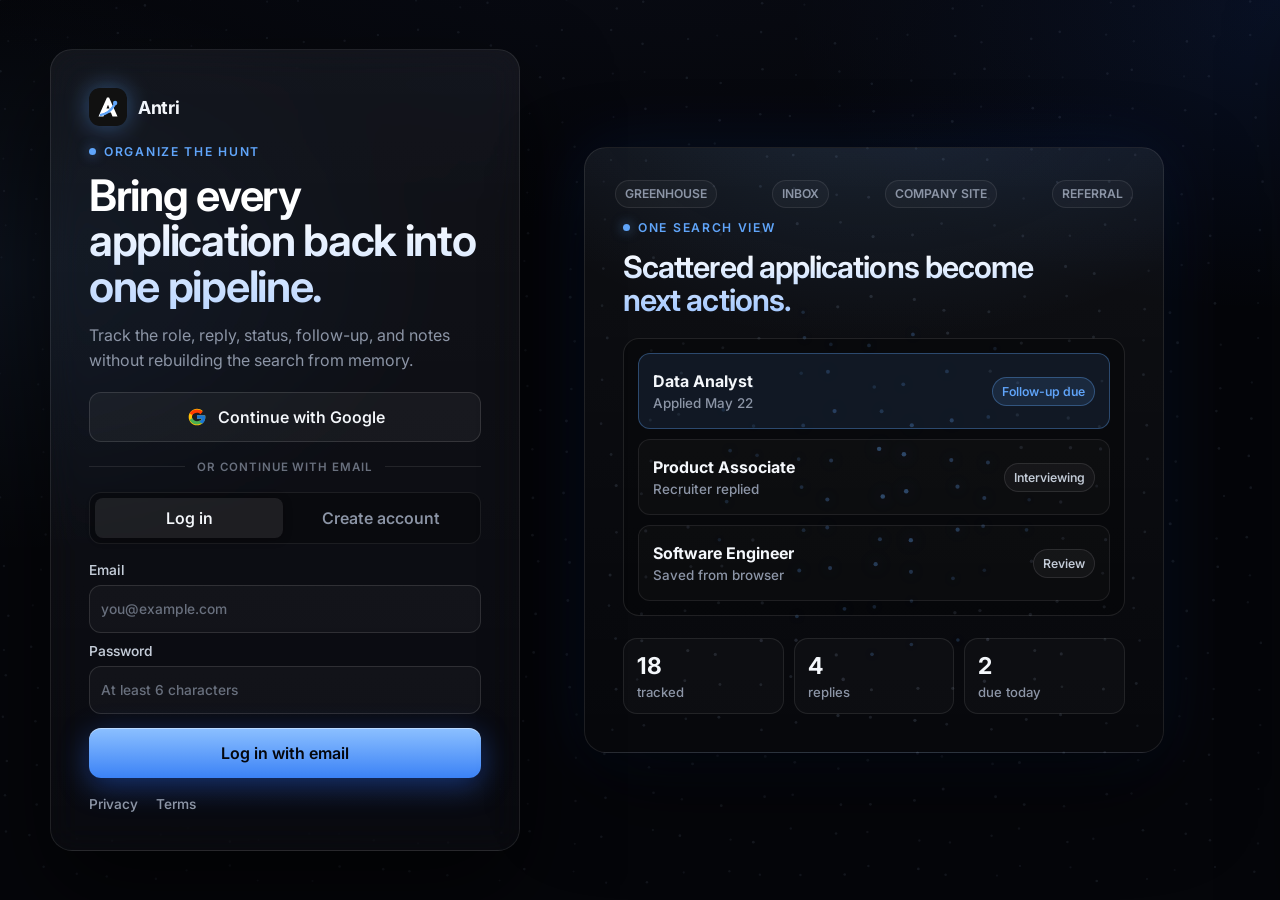
==== commit c85606ca: "Add kanban board view with drag-and-drop status changes - New 'Board' nav item + view: applications " ====
--- a/index.html
+++ b/index.html
@@ -119,6 +119,10 @@
           <button class="nav-item active" type="button" data-view="pipeline" title="Pipeline">
             <span aria-hidden="true"><svg viewBox="0 0 24 24" fill="none" stroke="currentColor" stroke-width="2" stroke-linecap="round" stroke-linejoin="round"><rect x="3" y="3" width="7" height="9" rx="1.5"/><rect x="14" y="3" width="7" height="5" rx="1.5"/><rect x="14" y="12" width="7" height="9" rx="1.5"/><rect x="3" y="16" width="7" height="5" rx="1.5"/></svg></span>
             <span>Pipeline</span>
+          </button>
+          <button class="nav-item" type="button" data-view="board" title="Board">
+            <span aria-hidden="true"><svg viewBox="0 0 24 24" fill="none" stroke="currentColor" stroke-width="2" stroke-linecap="round" stroke-linejoin="round"><rect x="3" y="4" width="5" height="16" rx="1.5"/><rect x="10" y="4" width="5" height="10" rx="1.5"/><rect x="17" y="4" width="5" height="13" rx="1.5"/></svg></span>
+            <span>Board</span>
           </button>
           <button class="nav-item" type="button" data-view="followups" title="Follow-ups">
             <span aria-hidden="true"><svg viewBox="0 0 24 24" fill="none" stroke="currentColor" stroke-width="2" stroke-linecap="round" stroke-linejoin="round"><path d="M10.27 6.6A6 6 0 0 1 18 12v3a4 4 0 0 0 1.34 3H4.66A4 4 0 0 0 6 15v-3a6 6 0 0 1 4.27-5.4Z"/><path d="M10.3 21a2 2 0 0 0 3.4 0"/></svg></span>
@@ -246,6 +250,16 @@
           </div>
         </section>
 
+        <section id="boardView" class="view" aria-label="Board">
+          <div class="section-head">
+            <div>
+              <h2>Board</h2>
+              <p>Drag a card between columns to update its status</p>
+            </div>
+          </div>
+          <div id="kanban" class="kanban"></div>
+        </section>
+
         <section id="followupsView" class="view" aria-label="Follow-ups">
           <div class="section-head">
             <div>
--- a/app-theme.css
+++ b/app-theme.css
@@ -570,6 +570,79 @@
 }
 .danger-solid:hover:not(:disabled) { transform: translateY(-1px); box-shadow: 0 12px 34px rgba(220, 38, 38, 0.55); }
 .danger-solid:disabled { opacity: 0.5; cursor: not-allowed; }
+
+/* --------------------------------------------------------- kanban board */
+.kanban {
+  display: flex;
+  gap: 14px;
+  overflow-x: auto;
+  padding-bottom: 14px;
+  scroll-snap-type: x proximity;
+}
+.kanban-col {
+  flex: 0 0 266px;
+  min-width: 266px;
+  display: flex;
+  flex-direction: column;
+  scroll-snap-align: start;
+  border: 1px solid var(--line);
+  border-radius: 16px;
+  background: rgba(255, 255, 255, 0.018);
+  transition: border-color 0.2s var(--ease-app), background 0.2s var(--ease-app);
+}
+.kanban-col.drop-target {
+  border-color: var(--accent-line);
+  background: var(--accent-soft);
+}
+.kanban-col-head {
+  display: flex;
+  align-items: center;
+  justify-content: space-between;
+  gap: 8px;
+  padding: 14px 16px;
+  border-bottom: 1px solid var(--line);
+  position: sticky;
+  top: 0;
+}
+.kanban-col-title { font-weight: 600; font-size: 0.92rem; letter-spacing: -0.01em; }
+.kanban-col-count {
+  min-width: 24px;
+  text-align: center;
+  padding: 2px 8px;
+  border-radius: 999px;
+  background: rgba(255, 255, 255, 0.06);
+  color: var(--muted);
+  font-size: 0.78rem;
+  font-weight: 600;
+  font-variant-numeric: tabular-nums;
+}
+.kanban-cards {
+  display: flex;
+  flex-direction: column;
+  gap: 10px;
+  padding: 12px;
+  min-height: 110px;
+  flex: 1;
+}
+.kanban-card {
+  border: 1px solid var(--line);
+  border-radius: 12px;
+  background: linear-gradient(180deg, rgba(255, 255, 255, 0.04), rgba(255, 255, 255, 0.015));
+  padding: 13px 14px;
+  cursor: grab;
+  transition: transform 0.15s var(--ease-app), border-color 0.2s var(--ease-app), box-shadow 0.2s var(--ease-app);
+}
+.kanban-card:hover { border-color: var(--line-strong); box-shadow: 0 10px 26px rgba(0, 0, 0, 0.35); }
+.kanban-card:active { cursor: grabbing; }
+.kanban-card.dragging { opacity: 0.4; }
+.kanban-card-top { display: flex; align-items: flex-start; justify-content: space-between; gap: 8px; }
+.kanban-card-top strong { font-size: 0.95rem; letter-spacing: -0.01em; }
+.kanban-card-company { margin: 7px 0 0; color: var(--muted); font-size: 0.85rem; }
+.kanban-card-meta { margin: 8px 0 0; color: var(--accent); font-size: 0.78rem; font-weight: 540; }
+
+@media (max-width: 680px) {
+  .kanban-col { flex-basis: 80%; min-width: 80%; }
+}
 .upgrade-close {
   position: absolute; top: 16px; right: 16px;
   width: 34px; height: 34px;
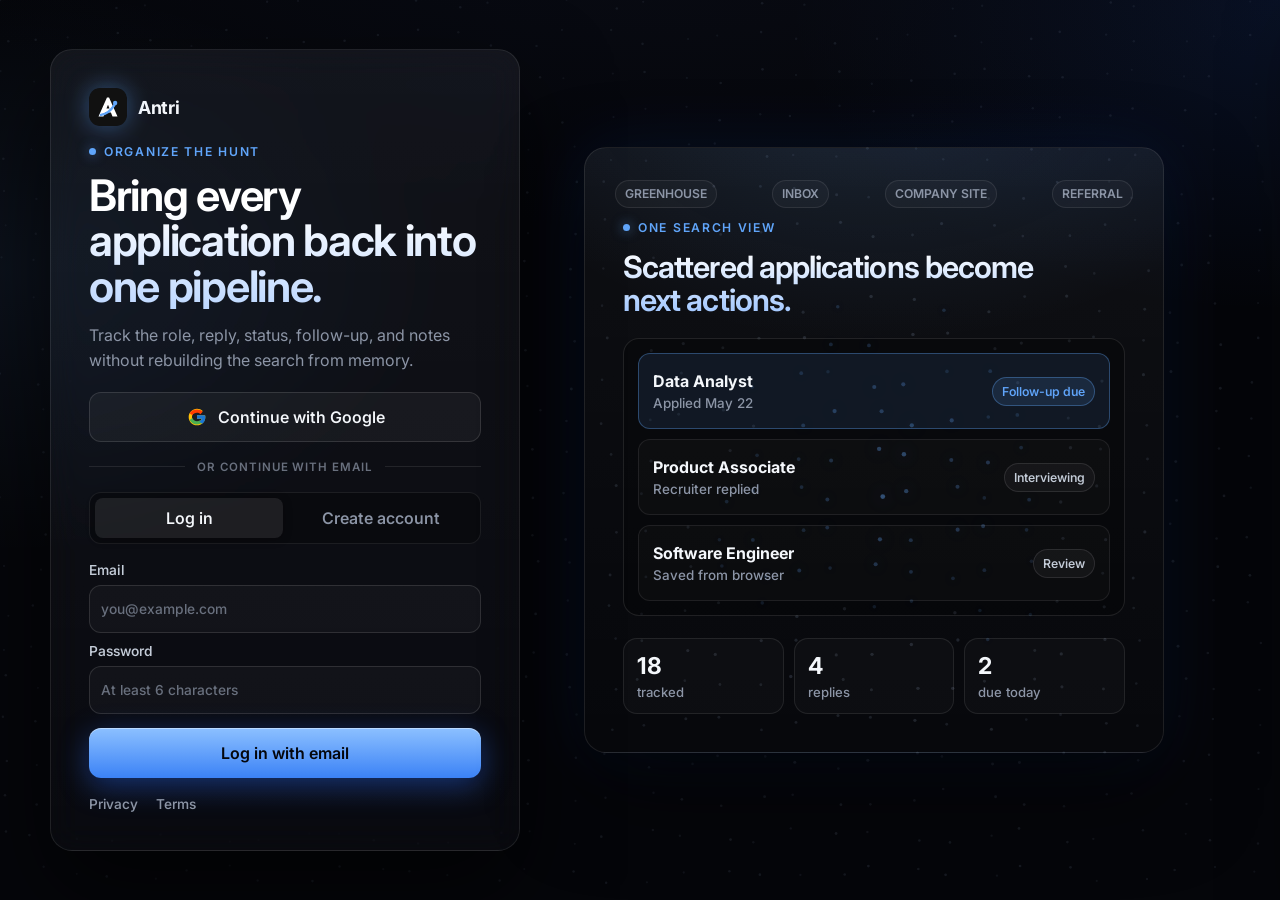
==== commit 7b38bbe1: "Add Gmail/Outlook email sync via auto-forwarding (forwarding MVP) Users auto-forward recruiter email" ====
--- a/index.html
+++ b/index.html
@@ -292,43 +292,75 @@
         <section id="integrationsView" class="view" aria-label="Integrations">
           <div class="section-head">
             <div>
-              <h2>Integrations</h2>
-              <p>Email connectors to automate your tracking</p>
-            </div>
-          </div>
-          <div class="integration-grid">
-            <article class="integration-card">
-              <div class="integration-logo" aria-hidden="true">
-                <svg viewBox="0 0 48 48" xmlns="http://www.w3.org/2000/svg">
-                  <path fill="#4caf50" d="M45 16.2l-5 2.75-5 4.75L35 40h7c1.657 0 3-1.343 3-3V16.2z"/>
-                  <path fill="#1e88e5" d="M3 16.2l3.614 1.71L13 23.7V40H6c-1.657 0-3-1.343-3-3V16.2z"/>
-                  <polygon fill="#e53935" points="35,11.2 24,19.45 13,11.2 12,17 13,23.7 24,31.95 35,23.7 36,17"/>
-                  <path fill="#c62828" d="M3 12.298V16.2l10 7.5V11.2L9.876 8.859C9.132 8.301 8.228 8 7.298 8 4.924 8 3 9.924 3 12.298z"/>
-                  <path fill="#fbc02d" d="M45 12.298V16.2l-10 7.5V11.2l3.124-2.341C38.868 8.301 39.772 8 40.702 8 43.076 8 45 9.924 45 12.298z"/>
-                </svg>
+              <h2>Email sync</h2>
+              <p>Auto-forward recruiter emails to Antri and we'll update the matching application</p>
+            </div>
+          </div>
+
+          <div class="email-sync">
+            <div class="email-sync-head">
+              <div class="email-logos" aria-hidden="true">
+                <span class="email-logo">
+                  <svg viewBox="0 0 48 48" xmlns="http://www.w3.org/2000/svg">
+                    <path fill="#4caf50" d="M45 16.2l-5 2.75-5 4.75L35 40h7c1.657 0 3-1.343 3-3V16.2z"/>
+                    <path fill="#1e88e5" d="M3 16.2l3.614 1.71L13 23.7V40H6c-1.657 0-3-1.343-3-3V16.2z"/>
+                    <polygon fill="#e53935" points="35,11.2 24,19.45 13,11.2 12,17 13,23.7 24,31.95 35,23.7 36,17"/>
+                    <path fill="#c62828" d="M3 12.298V16.2l10 7.5V11.2L9.876 8.859C9.132 8.301 8.228 8 7.298 8 4.924 8 3 9.924 3 12.298z"/>
+                    <path fill="#fbc02d" d="M45 12.298V16.2l-10 7.5V11.2l3.124-2.341C38.868 8.301 39.772 8 40.702 8 43.076 8 45 9.924 45 12.298z"/>
+                  </svg>
+                </span>
+                <span class="email-logo">
+                  <svg viewBox="0 0 48 48" xmlns="http://www.w3.org/2000/svg">
+                    <path fill="#0a2767" d="M44 24l-9-5v10z"/>
+                    <rect x="25" y="14" width="19" height="20" rx="1.5" fill="#28a8ea"/>
+                    <path fill="#0078d4" d="M25 14h19v3l-9.5 6L25 17z"/>
+                    <rect x="4" y="9" width="24" height="30" rx="3.5" fill="#0364b8"/>
+                    <ellipse cx="16" cy="24" rx="7.4" ry="8.2" fill="none" stroke="#fff" stroke-width="3.4"/>
+                  </svg>
+                </span>
               </div>
               <div>
-                <h3>Gmail</h3>
-                <p>Detect recruiter replies, parse interview invites, and attach email threads to applications.</p>
-              </div>
-              <span class="soon">Coming soon</span>
-            </article>
-            <article class="integration-card">
-              <div class="integration-logo" aria-hidden="true">
-                <svg viewBox="0 0 48 48" xmlns="http://www.w3.org/2000/svg">
-                  <path fill="#0a2767" d="M44 24l-9-5v10z"/>
-                  <rect x="25" y="14" width="19" height="20" rx="1.5" fill="#28a8ea"/>
-                  <path fill="#0078d4" d="M25 14h19v3l-9.5 6L25 17z"/>
-                  <rect x="4" y="9" width="24" height="30" rx="3.5" fill="#0364b8"/>
-                  <ellipse cx="16" cy="24" rx="7.4" ry="8.2" fill="none" stroke="#fff" stroke-width="3.4"/>
-                </svg>
-              </div>
-              <div>
-                <h3>Outlook</h3>
-                <p>Sync hiring emails, calendar follow-ups, and company contacts from Microsoft accounts.</p>
-              </div>
-              <span class="soon">Coming soon</span>
-            </article>
+                <h3>Connect Gmail or Outlook</h3>
+                <p>Set a one-time auto-forward rule. Antri reads forwarded recruiter emails and updates the matching application's status and notes — automatically.</p>
+              </div>
+            </div>
+
+            <button class="primary-button" type="button" id="connectEmailButton">Get my forwarding address</button>
+            <output id="emailSyncStatus" class="sync-status" aria-live="polite"></output>
+
+            <div id="emailSetup" hidden>
+              <p class="email-label">Your unique forwarding address</p>
+              <div class="email-address-row">
+                <code id="forwardAddress"></code>
+                <button class="ghost-button small" type="button" id="copyAddressButton">Copy</button>
+              </div>
+
+              <div id="emailVerifyNotice" class="email-verify" hidden>
+                <strong>Gmail confirmation code received</strong>
+                <code id="emailVerifyCode"></code>
+                <p>Enter this in Gmail's "Add a forwarding address" dialog to confirm, then add the filter below.</p>
+              </div>
+
+              <div class="email-steps">
+                <div>
+                  <h4>Gmail</h4>
+                  <ol>
+                    <li>Settings → <strong>Forwarding and POP/IMAP</strong> → <strong>Add a forwarding address</strong> → paste the address above.</li>
+                    <li>Gmail emails a confirmation code to it. Click <strong>Check for code</strong> below, then enter it in Gmail.</li>
+                    <li>Create a <strong>filter</strong> (e.g. from recruiters/job boards) → <strong>Forward it to</strong> your Antri address.</li>
+                  </ol>
+                </div>
+                <div>
+                  <h4>Outlook</h4>
+                  <ol>
+                    <li>Settings → <strong>Mail → Rules</strong> → <strong>Add new rule</strong>.</li>
+                    <li>Pick a condition (e.g. specific senders/subjects) → action <strong>Forward to</strong> your Antri address.</li>
+                    <li>Save. No code needed for Outlook rules.</li>
+                  </ol>
+                </div>
+              </div>
+              <button class="ghost-button small" type="button" id="refreshEmailButton">Check for code</button>
+            </div>
           </div>
         </section>
       </main>
--- a/app-theme.css
+++ b/app-theme.css
@@ -643,6 +643,65 @@
 @media (max-width: 680px) {
   .kanban-col { flex-basis: 80%; min-width: 80%; }
 }
+
+/* --------------------------------------------------------- email sync */
+.email-sync {
+  max-width: 720px;
+  border: 1px solid var(--line);
+  border-radius: 16px;
+  background: linear-gradient(180deg, rgba(255, 255, 255, 0.03), rgba(255, 255, 255, 0.012));
+  padding: 26px;
+}
+.email-sync-head { display: flex; gap: 16px; align-items: flex-start; margin-bottom: 20px; }
+.email-logos { display: flex; gap: 8px; flex: none; }
+.email-logo {
+  width: 46px; height: 46px;
+  display: grid; place-items: center;
+  border-radius: 12px;
+  background: #fff;
+  box-shadow: 0 6px 18px rgba(0, 0, 0, 0.35), inset 0 0 0 1px rgba(0, 0, 0, 0.04);
+}
+.email-logo svg { width: 28px; height: 28px; }
+.email-sync-head h3 { font-size: 1.12rem; }
+.email-sync-head p { color: var(--muted); font-size: 0.94rem; margin-top: 6px; }
+.email-label {
+  font-size: 0.78rem; letter-spacing: 0.08em; text-transform: uppercase;
+  color: #69707e; margin: 22px 0 8px;
+}
+.email-address-row { display: flex; align-items: center; gap: 10px; flex-wrap: wrap; }
+.email-address-row code {
+  flex: 1; min-width: 220px;
+  padding: 12px 14px;
+  border: 1px solid var(--line);
+  border-radius: 12px;
+  background: rgba(0, 0, 0, 0.3);
+  color: var(--accent);
+  font-family: ui-monospace, "SF Mono", Menlo, Consolas, monospace;
+  font-size: 0.92rem;
+  word-break: break-all;
+}
+.email-verify {
+  margin-top: 16px;
+  padding: 16px 18px;
+  border: 1px solid var(--accent-line);
+  border-radius: 12px;
+  background: var(--accent-soft);
+  display: grid; gap: 8px;
+}
+.email-verify strong { color: var(--ink); }
+.email-verify code {
+  justify-self: start;
+  font-family: ui-monospace, "SF Mono", Menlo, Consolas, monospace;
+  font-size: 1.35rem; font-weight: 700; letter-spacing: 0.14em;
+  color: var(--accent);
+}
+.email-verify p { color: var(--muted); font-size: 0.86rem; }
+.email-steps { display: grid; grid-template-columns: 1fr 1fr; gap: 24px; margin: 24px 0 16px; }
+.email-steps h4 { font-size: 0.95rem; margin-bottom: 8px; color: var(--ink); }
+.email-steps ol { margin: 0; padding-left: 18px; color: #c4ccd8; display: grid; gap: 8px; }
+.email-steps li { font-size: 0.88rem; line-height: 1.5; }
+.email-steps strong { color: var(--ink); }
+@media (max-width: 680px) { .email-steps { grid-template-columns: 1fr; } }
 .upgrade-close {
   position: absolute; top: 16px; right: 16px;
   width: 34px; height: 34px;
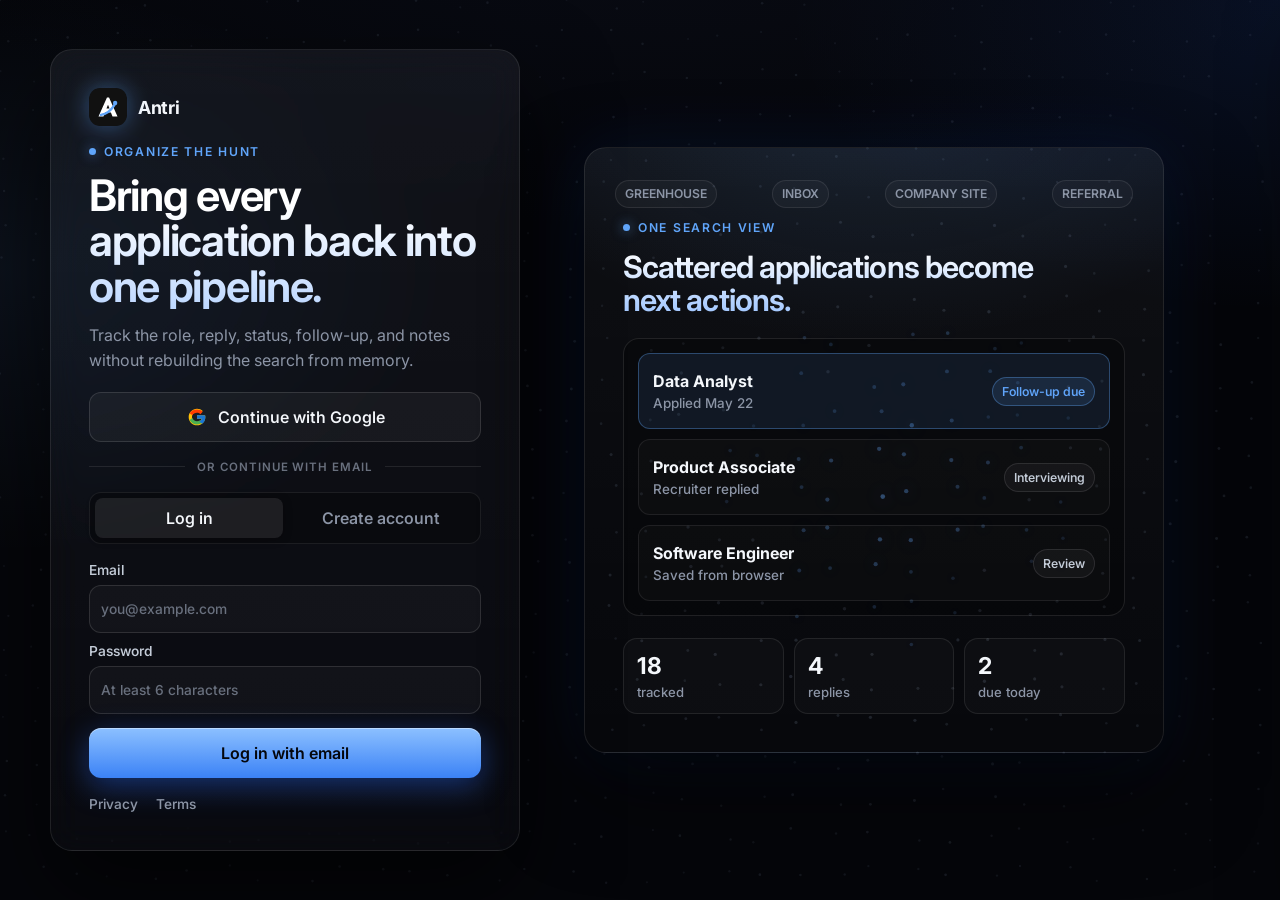
==== commit d166b5f8: "Add transactional email sequences and improve email sync UI - emails.py: welcome, trial start, and t" ====
--- a/index.html
+++ b/index.html
@@ -341,25 +341,31 @@
                 <p>Enter this in Gmail's "Add a forwarding address" dialog to confirm, then add the filter below.</p>
               </div>
 
+              <p class="email-steps-intro">Copy the address above, then set a one-time forwarding rule for your provider:</p>
               <div class="email-steps">
                 <div>
                   <h4>Gmail</h4>
                   <ol>
-                    <li>Settings → <strong>Forwarding and POP/IMAP</strong> → <strong>Add a forwarding address</strong> → paste the address above.</li>
-                    <li>Gmail emails a confirmation code to it. Click <strong>Check for code</strong> below, then enter it in Gmail.</li>
-                    <li>Create a <strong>filter</strong> (e.g. from recruiters/job boards) → <strong>Forward it to</strong> your Antri address.</li>
+                    <li>Open Gmail → click the <strong>⚙ gear</strong> → <strong>See all settings</strong> → the <strong>Forwarding and POP/IMAP</strong> tab.</li>
+                    <li>Click <strong>Add a forwarding address</strong>, paste your Antri address, then <strong>Next → Proceed</strong>.</li>
+                    <li>Gmail sends a confirmation code to Antri. Come back here and click <strong>Check for code</strong> — it appears above. Paste it into Gmail's dialog and click <strong>Verify</strong>.</li>
+                    <li>In Gmail's search bar, click the <strong>filter</strong> icon → set who to capture (e.g. <em>from</em> recruiters or job boards, or subjects like <em>interview</em>) → <strong>Create filter</strong>.</li>
+                    <li>Tick <strong>Forward it to</strong>, choose your Antri address, then <strong>Create filter</strong>. Done.</li>
                   </ol>
                 </div>
                 <div>
                   <h4>Outlook</h4>
                   <ol>
-                    <li>Settings → <strong>Mail → Rules</strong> → <strong>Add new rule</strong>.</li>
-                    <li>Pick a condition (e.g. specific senders/subjects) → action <strong>Forward to</strong> your Antri address.</li>
-                    <li>Save. No code needed for Outlook rules.</li>
+                    <li>Open Outlook → click the <strong>⚙ gear</strong> → <strong>Mail</strong> → <strong>Rules</strong>.</li>
+                    <li>Click <strong>Add new rule</strong> and give it a name like “Forward to Antri”.</li>
+                    <li>Add a condition (e.g. <em>Subject includes</em> “interview”, or <em>From</em> specific recruiters).</li>
+                    <li>Add the action <strong>Forward to</strong> and paste your Antri address.</li>
+                    <li>Click <strong>Save</strong>. No confirmation code is needed for Outlook.</li>
                   </ol>
                 </div>
               </div>
               <button class="ghost-button small" type="button" id="refreshEmailButton">Check for code</button>
+              <p class="email-footnote">Once a rule is set, Antri reads forwarded recruiter emails and updates the matching application's status, reply state, and notes automatically. Forward only job-related mail to keep your pipeline clean — Antri processes these emails to update your cards and does not store your inbox.</p>
             </div>
           </div>
         </section>
--- a/app-theme.css
+++ b/app-theme.css
@@ -696,11 +696,14 @@
   color: var(--accent);
 }
 .email-verify p { color: var(--muted); font-size: 0.86rem; }
-.email-steps { display: grid; grid-template-columns: 1fr 1fr; gap: 24px; margin: 24px 0 16px; }
+.email-steps-intro { color: var(--muted); font-size: 0.9rem; margin: 22px 0 0; }
+.email-steps { display: grid; grid-template-columns: 1fr 1fr; gap: 24px; margin: 14px 0 16px; }
 .email-steps h4 { font-size: 0.95rem; margin-bottom: 8px; color: var(--ink); }
 .email-steps ol { margin: 0; padding-left: 18px; color: #c4ccd8; display: grid; gap: 8px; }
 .email-steps li { font-size: 0.88rem; line-height: 1.5; }
 .email-steps strong { color: var(--ink); }
+.email-steps em { color: var(--ink); font-style: normal; opacity: 0.85; }
+.email-footnote { color: var(--muted); font-size: 0.82rem; line-height: 1.55; margin: 14px 0 0; }
 @media (max-width: 680px) { .email-steps { grid-template-columns: 1fr; } }
 .upgrade-close {
   position: absolute; top: 16px; right: 16px;
